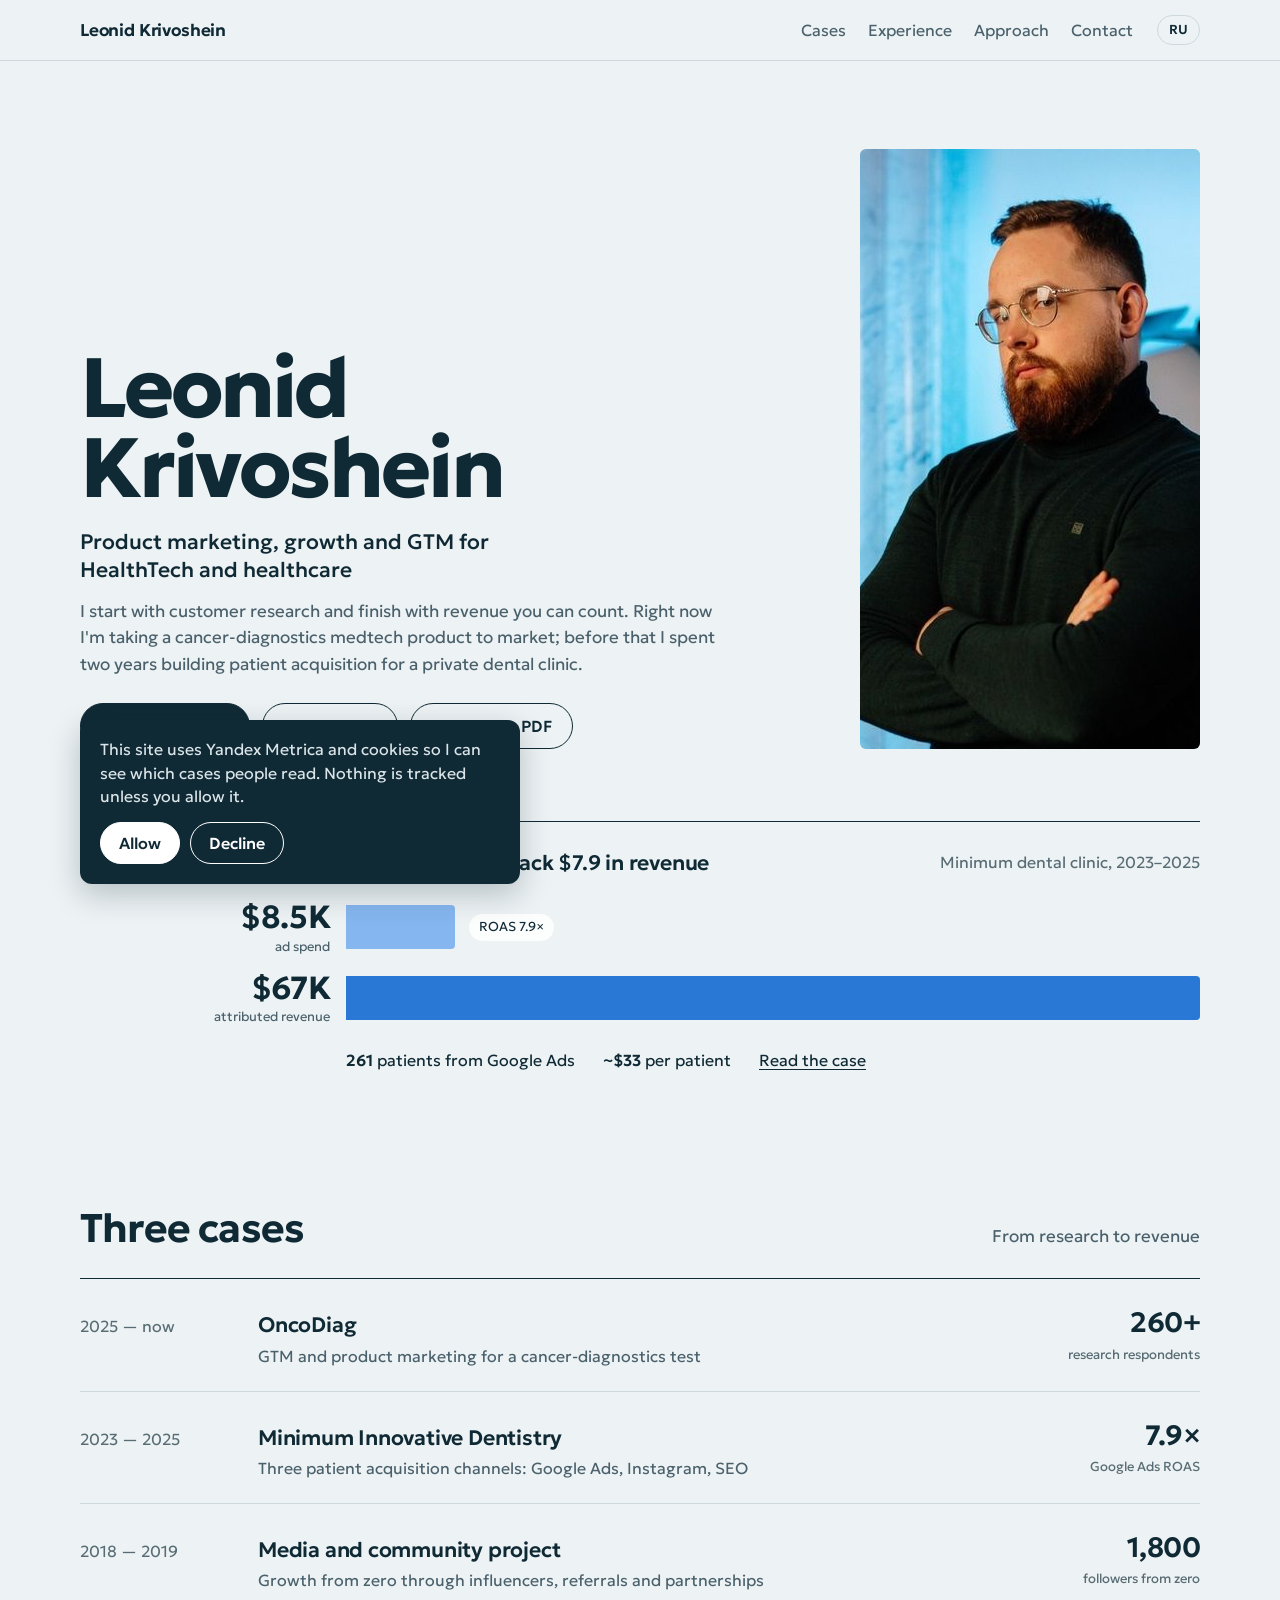
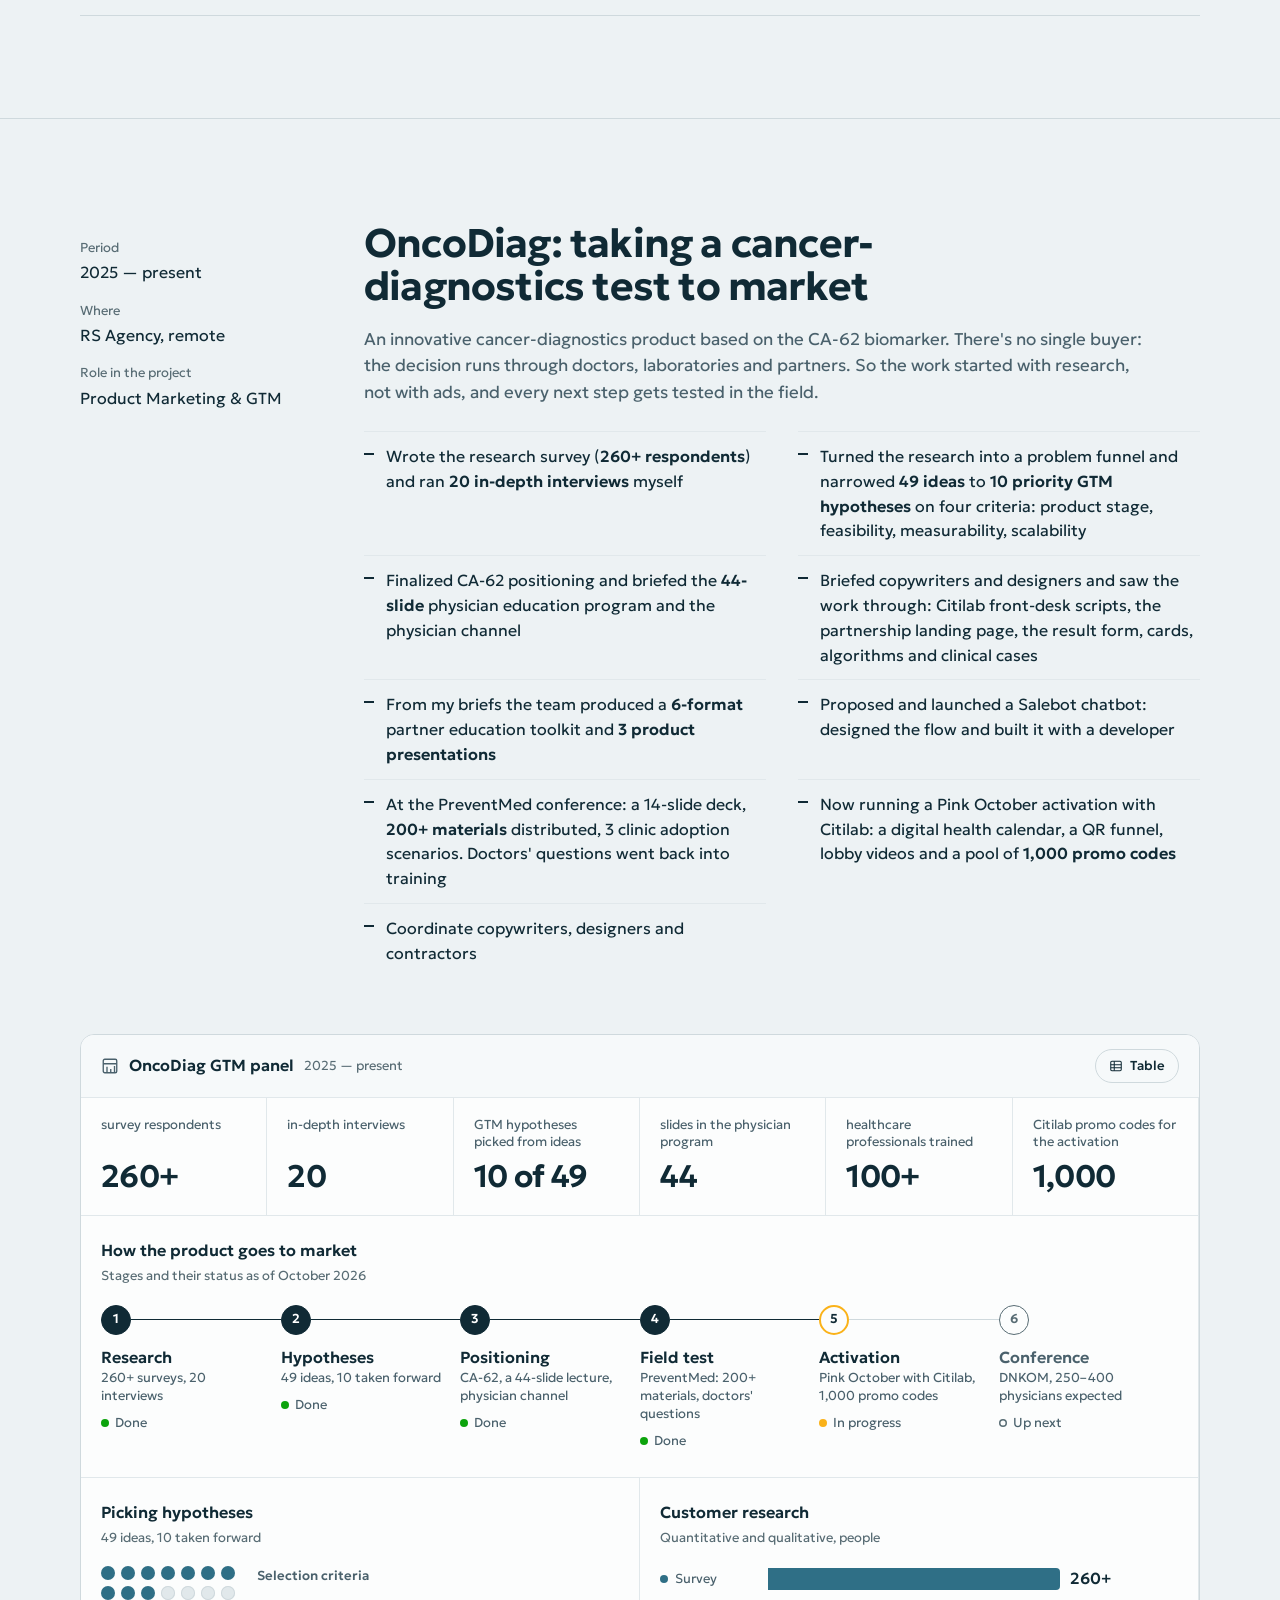
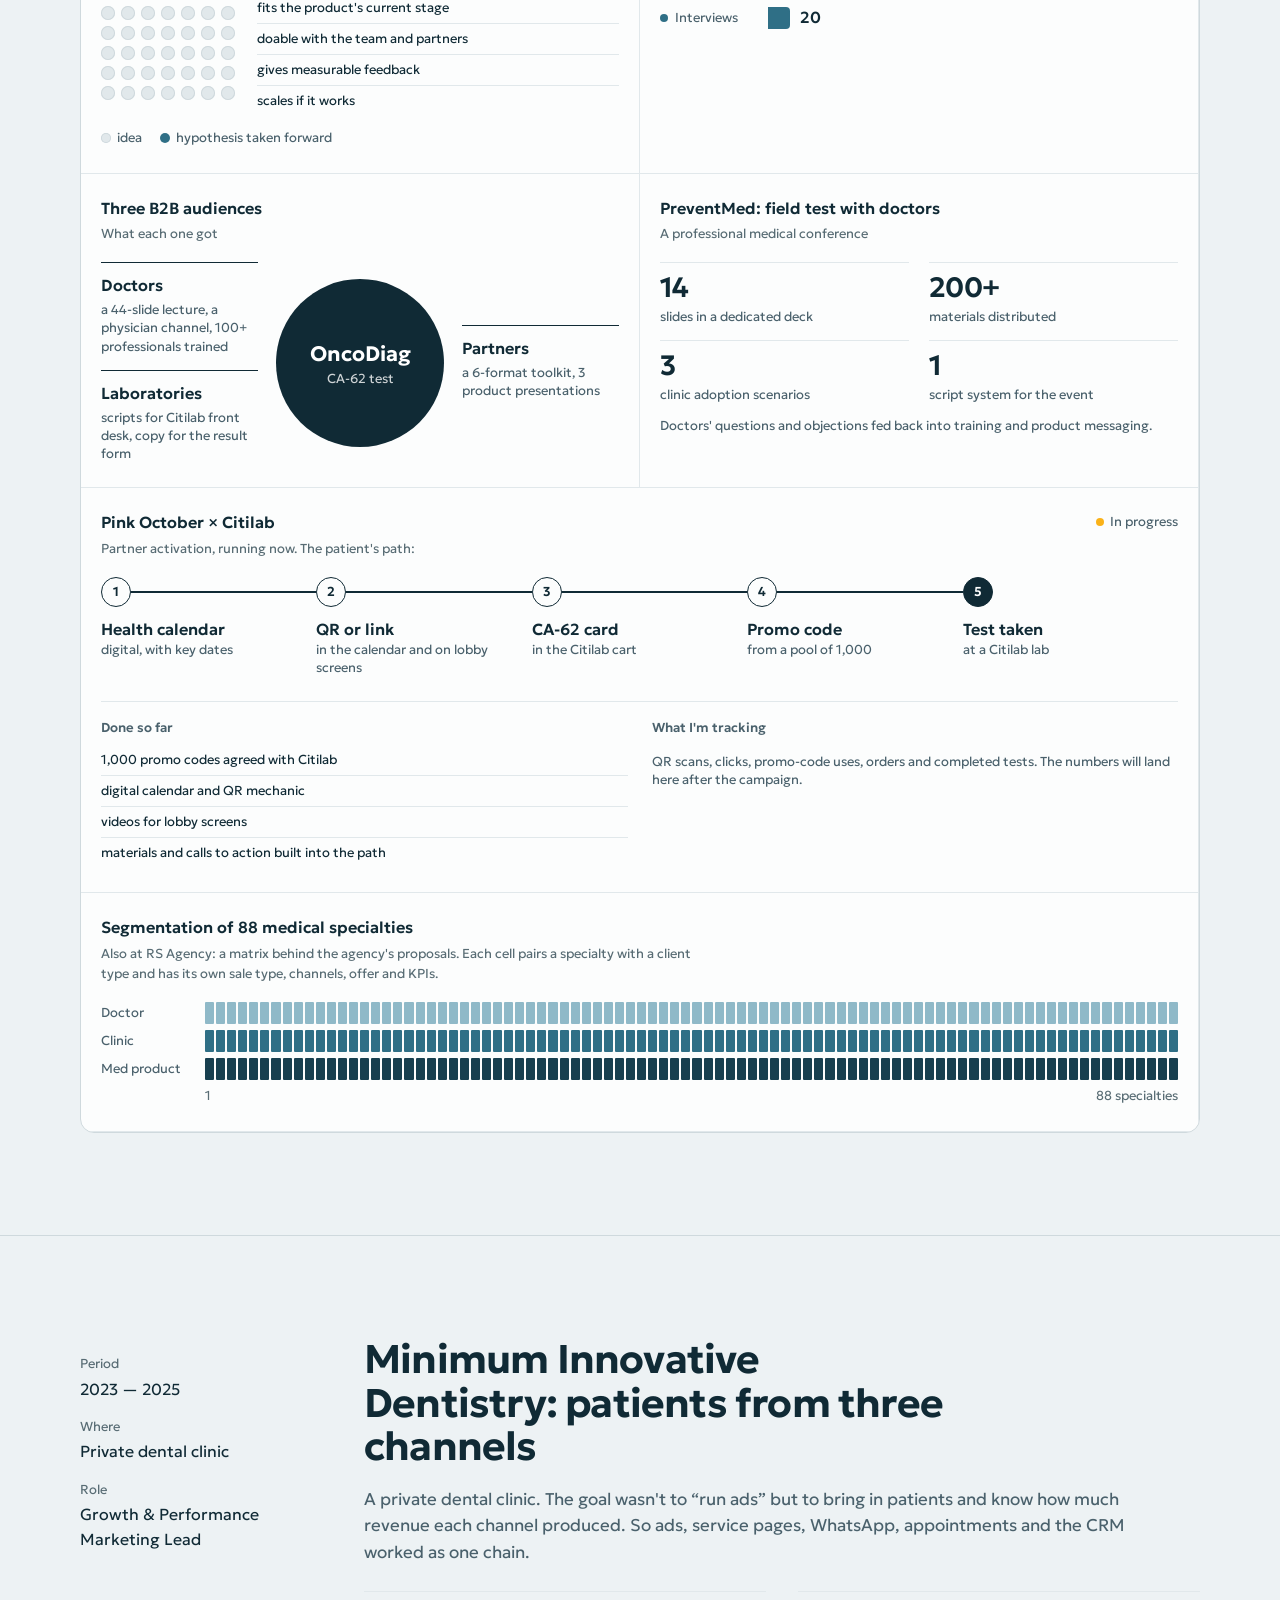
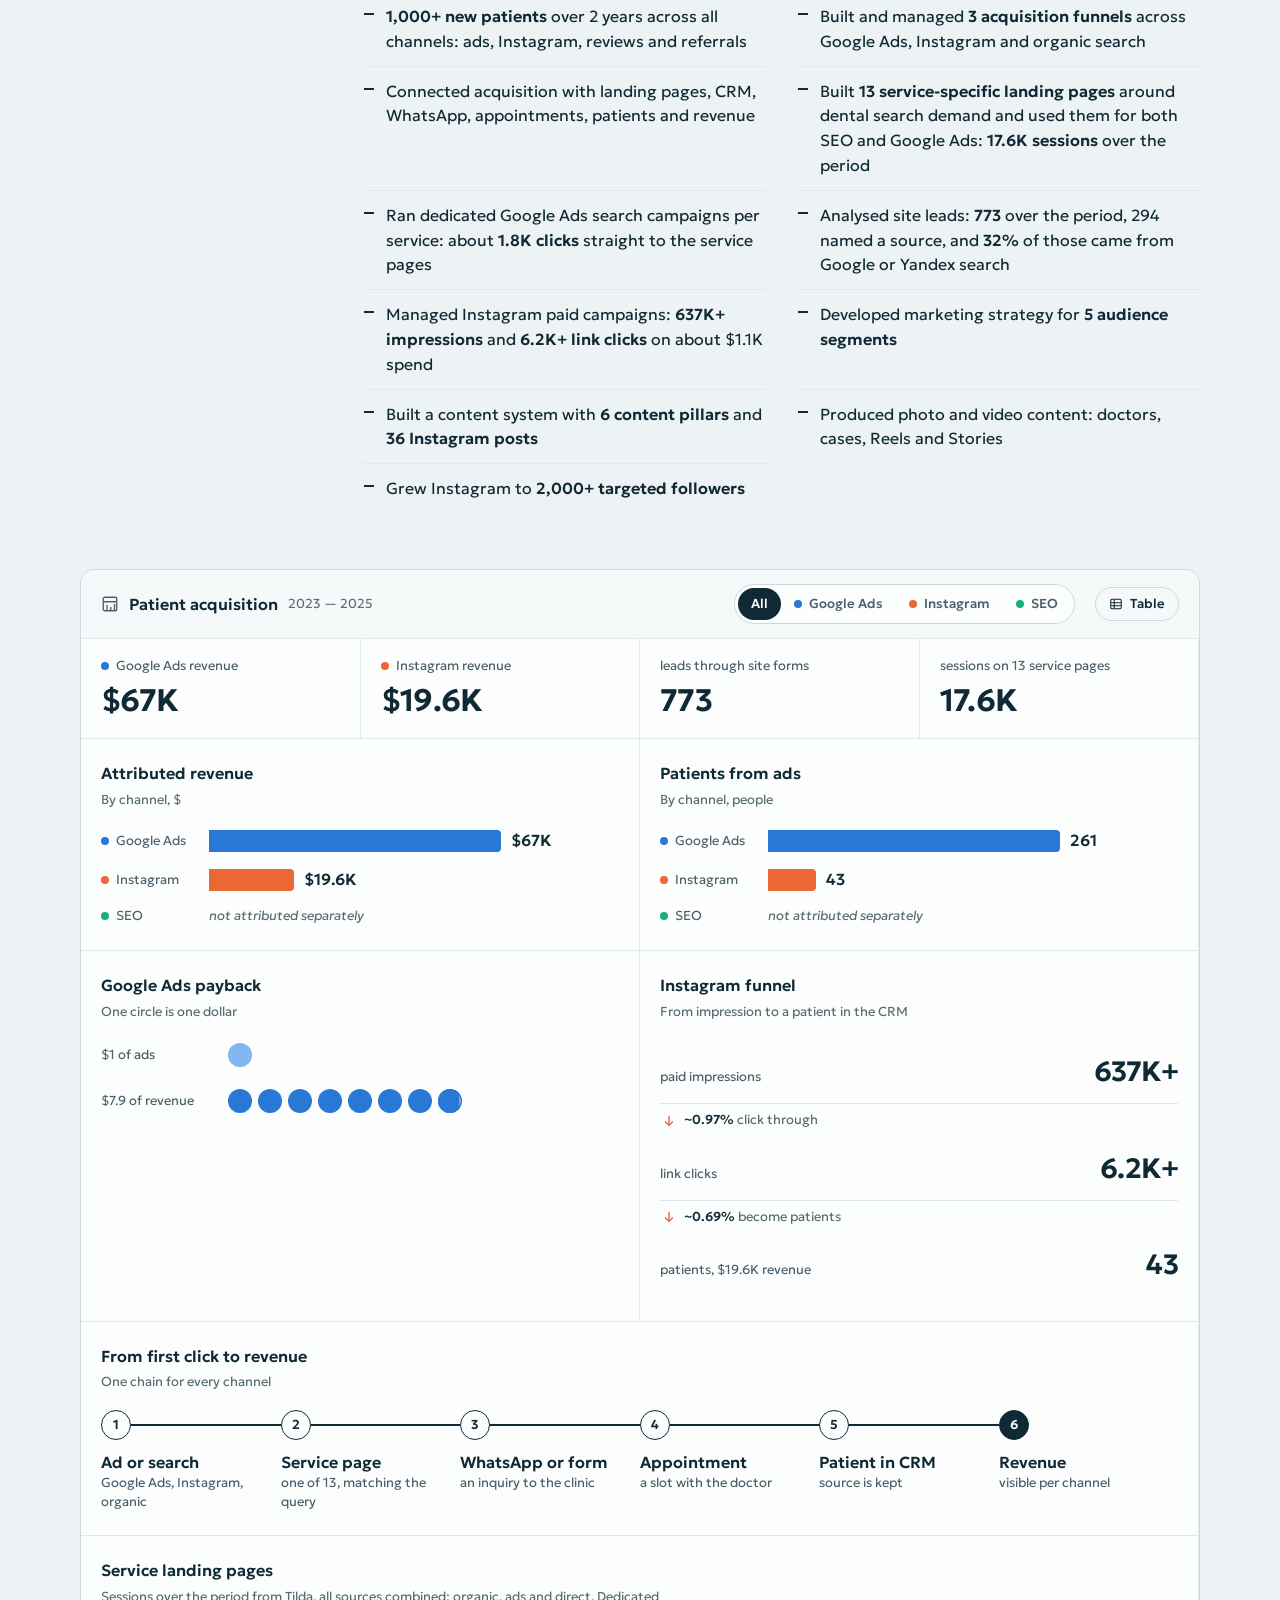
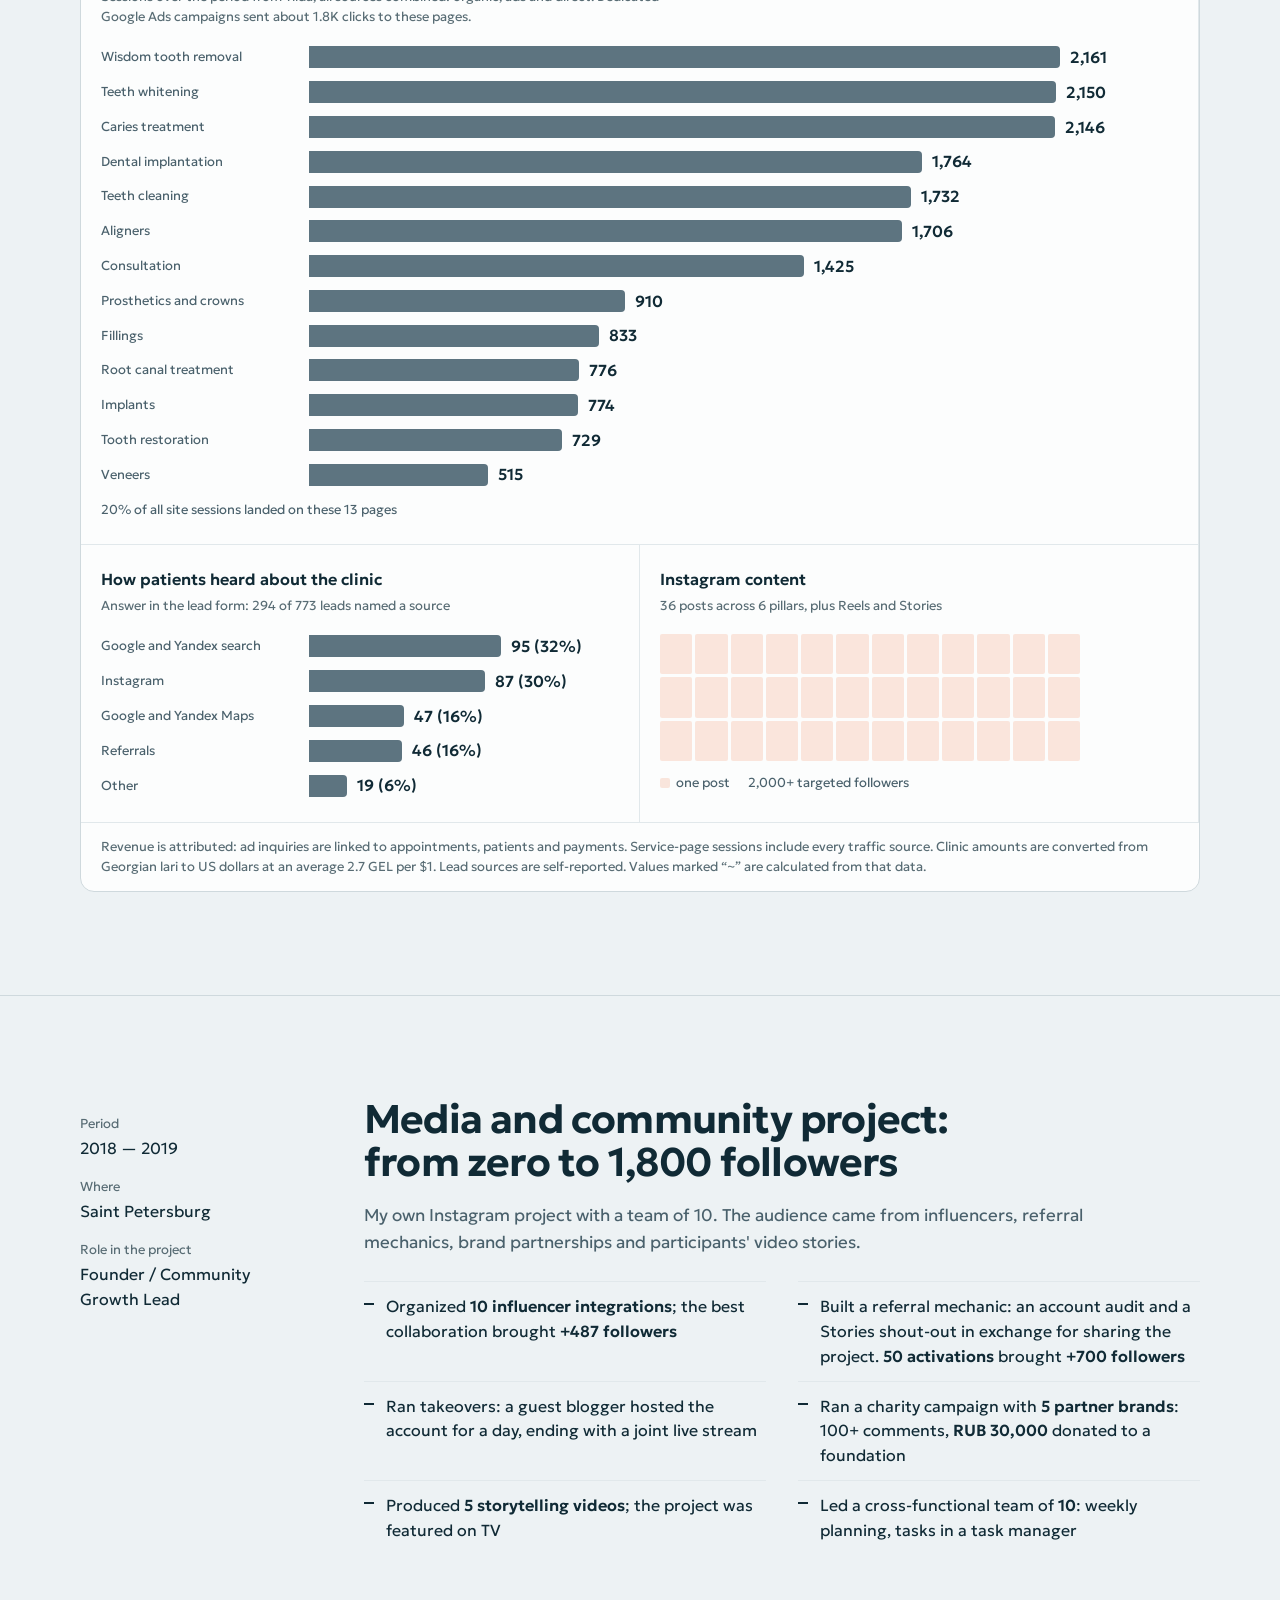
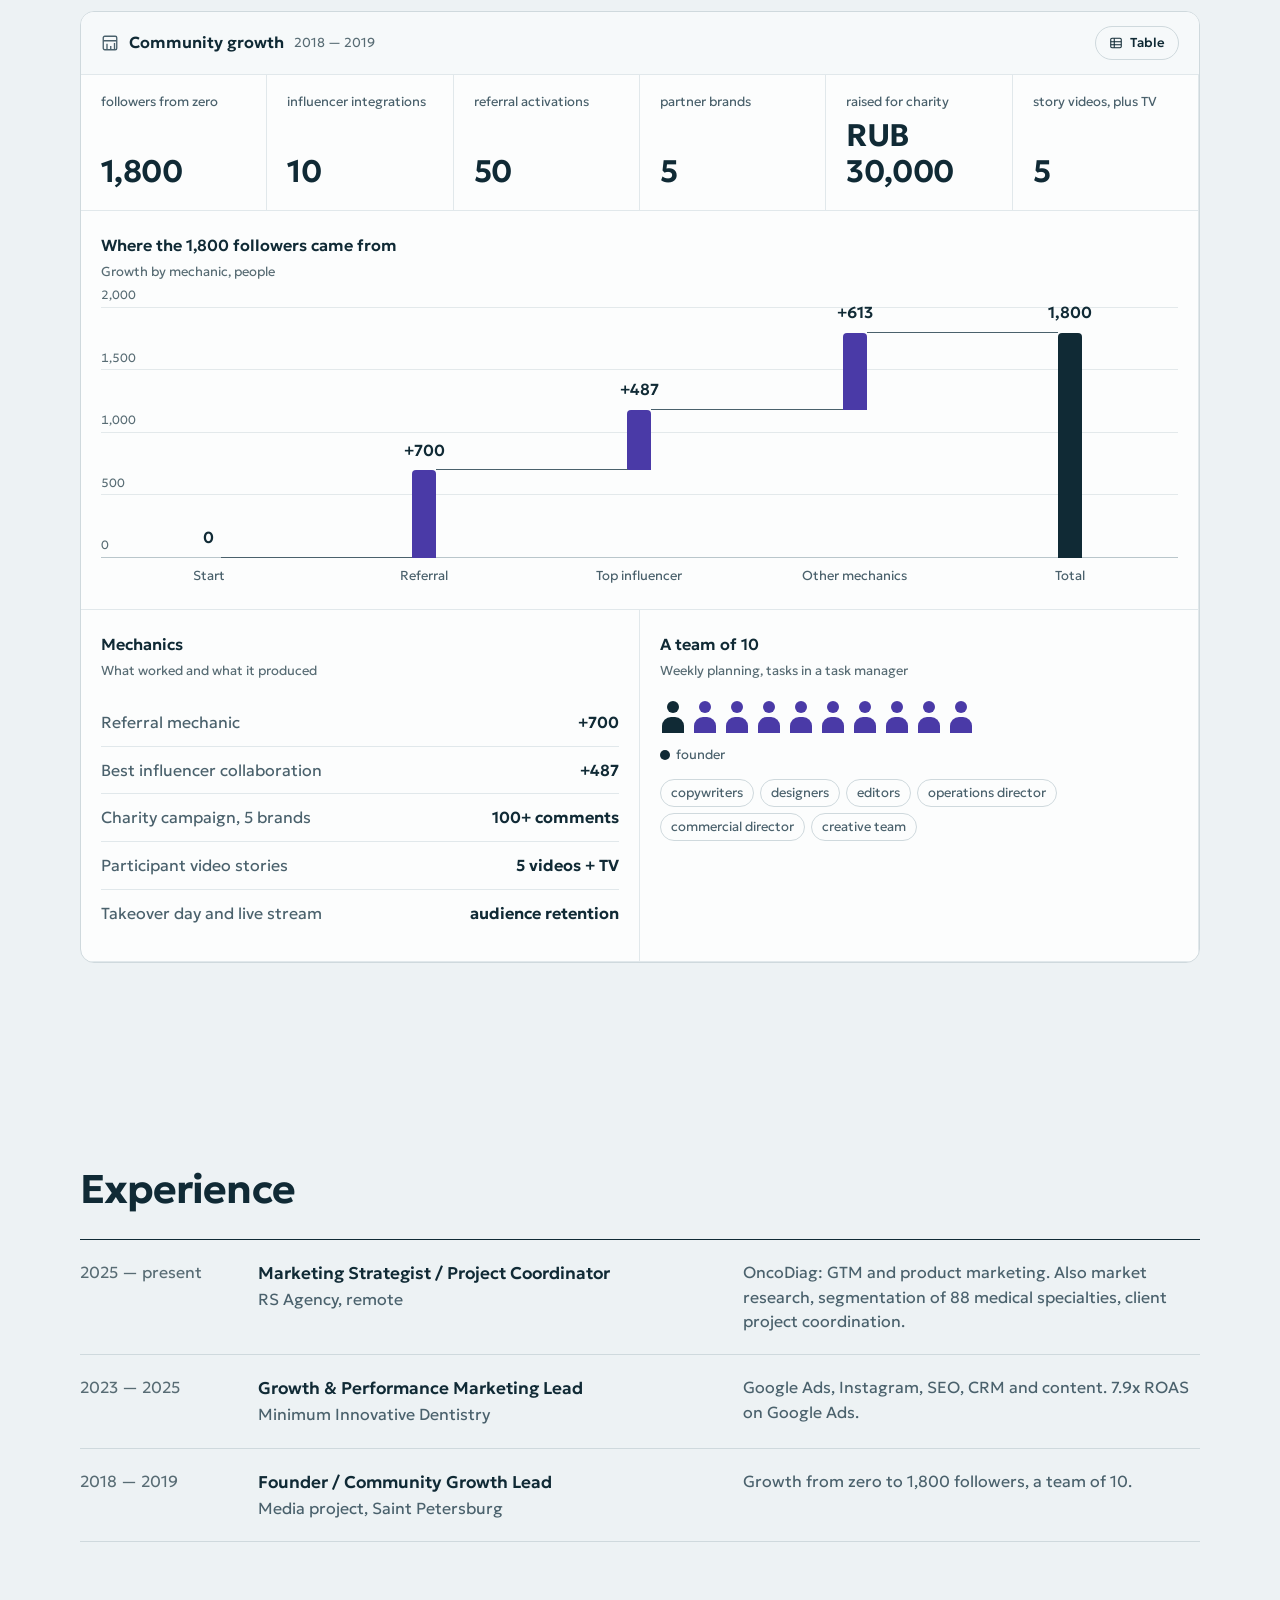
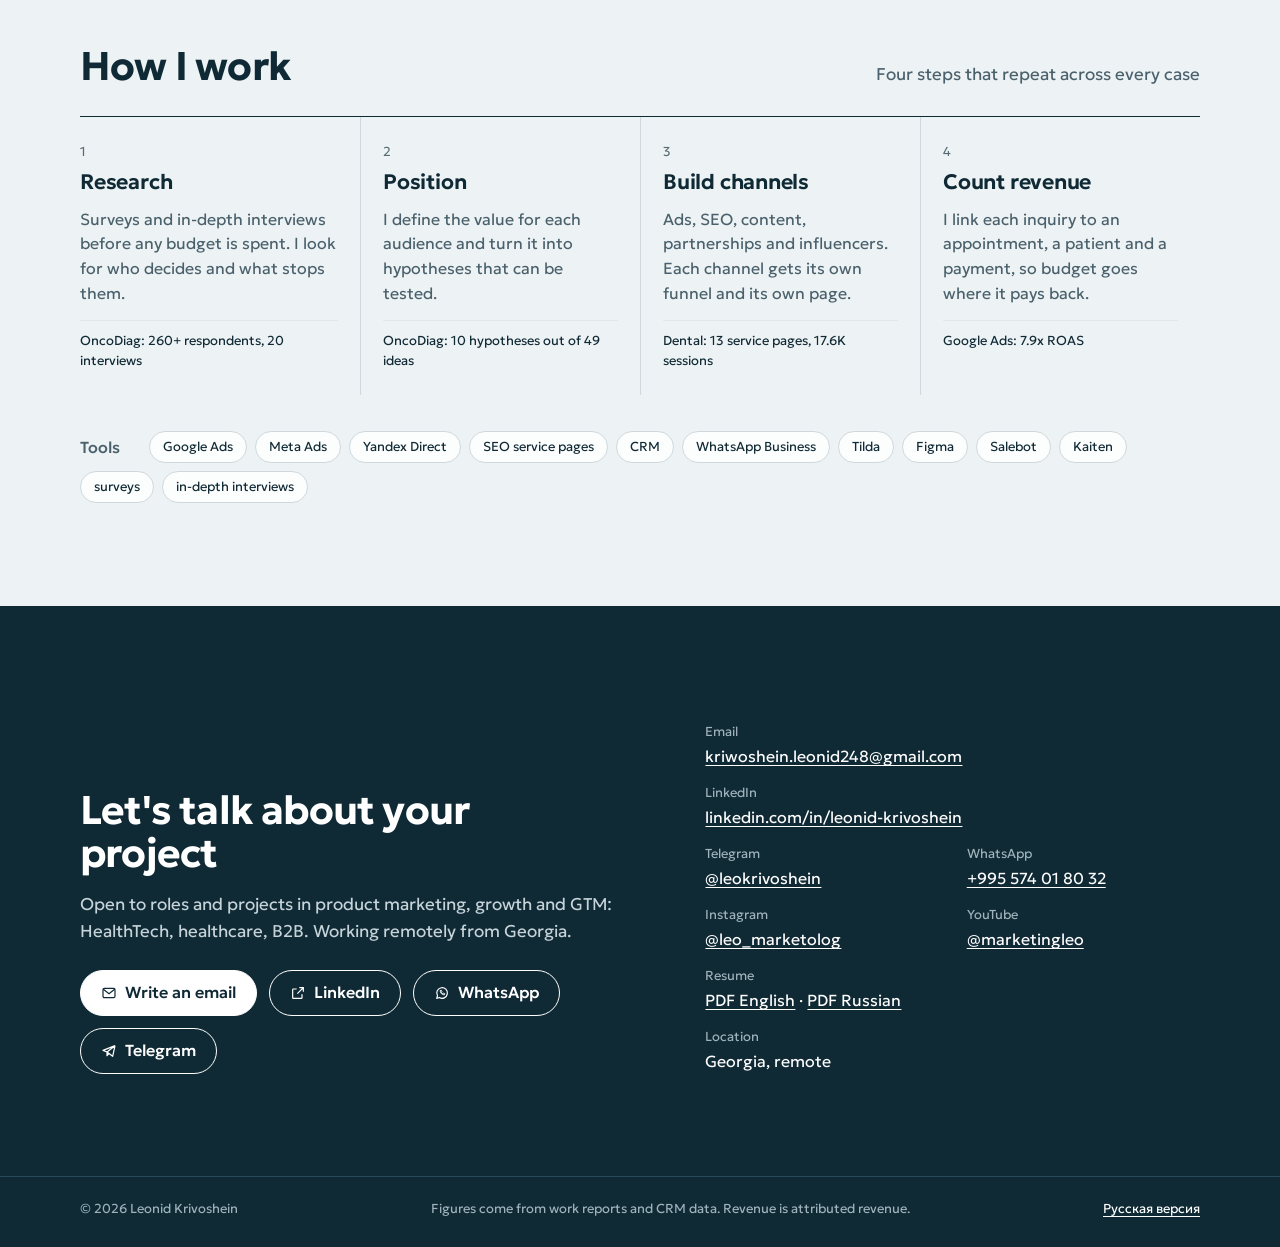
==== en/index.html @ 5409590f "Describe OncoDiag work as briefs and coordination, add the Salebot bot Materials for Citilab and par" ====
<!doctype html>
<html lang="en">
<head>
<meta charset="utf-8">
<meta name="viewport" content="width=device-width, initial-scale=1">
<title>Leonid Krivoshein — product marketing and growth in HealthTech</title>
<meta name="description" content="Marketing portfolio: GTM for the OncoDiag medtech product, dental patient acquisition at 7.9x ROAS, community growth from zero to 1,800 followers.">
<meta property="og:type" content="website">
<meta property="og:title" content="Leonid Krivoshein — product marketing and growth in HealthTech">
<meta property="og:description" content="Marketing portfolio: GTM for the OncoDiag medtech product, dental patient acquisition at 7.9x ROAS, community growth from zero to 1,800 followers.">
<meta property="og:locale" content="en_US">
<meta property="og:image" content="https://leonidken2.github.io/portfolio/assets/og-en.png">
<meta name="twitter:card" content="summary_large_image">
<meta name="theme-color" content="#edf2f4">
<link rel="alternate" hreflang="ru" href="https://leonidken2.github.io/portfolio/"><link rel="alternate" hreflang="en" href="https://leonidken2.github.io/portfolio/en/"><link rel="canonical" href="https://leonidken2.github.io/portfolio/en/">
<link rel="icon" href="../assets/favicon.svg" type="image/svg+xml">
<link rel="preload" href="../assets/fonts/geologica-latin-full-normal.woff2" as="font" type="font/woff2" crossorigin>
<link rel="stylesheet" href="../assets/style.css">
<script>document.documentElement.className+=" js"</script>
<script>
window.__loadMetrika=function(){
(function(m,e,t,r,i,k,a){m[i]=m[i]||function(){(m[i].a=m[i].a||[]).push(arguments)};
m[i].l=1*new Date();for(var j=0;j<document.scripts.length;j++){if(document.scripts[j].src===r){return;}}
k=e.createElement(t),a=e.getElementsByTagName(t)[0],k.async=1,k.src=r,a.parentNode.insertBefore(k,a)})
(window,document,"script","https://mc.yandex.ru/metrika/tag.js","ym");
ym(113589015,"init",{clickmap:true,trackLinks:true,accurateTrackBounce:true,webvisor:true,params:{lang:"en"}});
};
</script>
</head>
<body data-ym="113589015">
<a class="skip" href="#main">Skip to content</a>
<header class="topbar"><div class="wrap">
  <a class="brand" href="#top">Leonid Krivoshein</a>
  <nav class="nav" aria-label="Sections"><a href="#cases">Cases</a><a href="#experience">Experience</a><a href="#approach">Approach</a><a href="#contact">Contact</a></nav>
  <a class="lang" href="../" hreflang="ru" title="Русская версия" data-goal="lang_switch">RU</a>
</div></header>

<main id="main">
<section class="hero" id="top"><div class="wrap">
  <div class="hero-grid">
    <div>
      <h1>Leonid<br>Krivoshein</h1>
      <p class="role">Product marketing, growth and GTM for HealthTech and healthcare</p>
      <p class="lead">I start with customer research and finish with revenue you can count. Right now I&#x27;m taking a cancer-diagnostics medtech product to market; before that I spent two years building patient acquisition for a private dental clinic.</p>
      <div class="actions">
        <a class="btn btn-solid" href="#cases"><svg viewBox="0 0 24 24" fill="none" stroke="currentColor" stroke-width="1.8" aria-hidden="true"><path d="M12 4v16M5 13l7 7 7-7"/></svg>See the cases</a>
        <a class="btn btn-line" href="mailto:kriwoshein.leonid248@gmail.com" data-goal="email"><svg viewBox="0 0 24 24" fill="none" stroke="currentColor" stroke-width="1.8" aria-hidden="true"><rect x="3" y="5" width="18" height="14" rx="2"/><path d="m3.5 6.5 8.5 6.5 8.5-6.5"/></svg>Email me</a>
        <a class="btn btn-line" href="../cv/Leonid_Krivoshein_CV_EN.pdf" download data-goal="cv_download"><svg viewBox="0 0 24 24" fill="none" stroke="currentColor" stroke-width="1.8" aria-hidden="true"><path d="M12 4v16M5 13l7 7 7-7"/></svg>Resume PDF</a>
      </div>
    </div>
    <figure class="portrait"><img src="../assets/leonid.jpg" width="600" height="600" alt="Leonid Krivoshein"></figure>
  </div>
  <div class="roas">
    <div class="roas-head"><h2>Every dollar spent on Google Ads brought back $7.9 in revenue</h2><p>Minimum dental clinic, 2023–2025</p></div>
    <div class="roas-row"><div class="roas-val"><b>$8.5K</b><span>ad spend</span></div><div class="roas-track" style="--w-spend:12.71%"><div class="roas-bar spend" style="--w:12.71%"></div><span class="roas-mult">ROAS 7.9×</span></div></div><div class="roas-row"><div class="roas-val"><b>$67K</b><span>attributed revenue</span></div><div class="roas-track" style="--w-spend:12.71%"><div class="roas-bar revenue" style="--w:100.00%"></div></div></div>
    <div class="roas-foot"><span><b>261</b> patients from Google Ads</span><span><b>~$33</b> per patient</span><a href="#dental">Read the case</a></div>
  </div>
</div></section>

<section class="section" id="cases"><div class="wrap">
  <div class="section-head"><h2>Three cases</h2><p>From research to revenue</p></div>
  <nav class="index" aria-label="Three cases"><a href="#oncodiag"><span class="index-years">2025 — now</span><span><span class="index-title">OncoDiag</span><span class="index-desc">GTM and product marketing for a cancer-diagnostics test</span></span><span class="index-metric">260+<small>research respondents</small></span></a><a href="#dental"><span class="index-years">2023 — 2025</span><span><span class="index-title">Minimum Innovative Dentistry</span><span class="index-desc">Three patient acquisition channels: Google Ads, Instagram, SEO</span></span><span class="index-metric">7.9×<small>Google Ads ROAS</small></span></a><a href="#community"><span class="index-years">2018 — 2019</span><span><span class="index-title">Media and community project</span><span class="index-desc">Growth from zero through influencers, referrals and partnerships</span></span><span class="index-metric">1,800<small>followers from zero</small></span></a></nav>
</div></section>

<section class="section case" id="oncodiag"><div class="wrap">
  <div class="case-top">
  <dl class="case-meta"><div><dt>Period</dt><dd>2025 — present</dd></div><div><dt>Where</dt><dd>RS Agency, remote</dd></div><div><dt>Role in the project</dt><dd>Product Marketing &amp; GTM</dd></div></dl>
  <div>
    <h2>OncoDiag: taking a cancer-diagnostics test to market</h2>
    <p class="context">An innovative cancer-diagnostics product based on the CA-62 biomarker. There&#x27;s no single buyer: the decision runs through doctors, laboratories and partners. So the work started with research, not with ads, and every next step gets tested in the field.</p>
    <ul class="did"><li>Wrote the research survey (<b>260+ respondents</b>) and ran <b>20 in-depth interviews</b> myself</li><li>Turned the research into a problem funnel and narrowed <b>49 ideas</b> to <b>10 priority GTM hypotheses</b> on four criteria: product stage, feasibility, measurability, scalability</li><li>Finalized CA-62 positioning and briefed the <b>44-slide</b> physician education program and the physician channel</li><li>Briefed copywriters and designers and saw the work through: Citilab front-desk scripts, the partnership landing page, the result form, cards, algorithms and clinical cases</li><li>From my briefs the team produced a <b>6-format</b> partner education toolkit and <b>3 product presentations</b></li><li>Proposed and launched a Salebot chatbot: designed the flow and built it with a developer</li><li>At the PreventMed conference: a 14-slide deck, <b>200+ materials</b> distributed, 3 clinic adoption scenarios. Doctors' questions went back into training</li><li>Now running a Pink October activation with Citilab: a digital health calendar, a QR funnel, lobby videos and a pool of <b>1,000 promo codes</b></li><li>Coordinate copywriters, designers and contractors</li></ul>
  </div>
</div>
  <div class="dash">
  <div class="dash-bar"><div class="dash-title"><svg viewBox="0 0 24 24" fill="none" stroke="currentColor" stroke-width="1.8" aria-hidden="true"><rect x="3" y="3" width="18" height="18" rx="2"/><path d="M3 9h18M8 21v-8M13 21v-5M18 21V12"/></svg><h3>OncoDiag GTM panel</h3><span>2025 — present</span></div><button class="tbl-toggle" type="button" data-goal="table_open" aria-expanded="false" aria-controls="tbl-onco" data-show="Table" data-hide="Hide table"><svg viewBox="0 0 24 24" fill="none" stroke="currentColor" stroke-width="1.8" aria-hidden="true"><rect x="3" y="4" width="18" height="16" rx="2"/><path d="M3 10h18M3 15h18M9 4v16"/></svg><span>Table</span></button></div>
  <div class="dtable-wrap" id="tbl-onco" hidden><table class="dtable"><caption>Key figures, OncoDiag and RS Agency</caption><thead><tr><th scope="col">Metric</th><th scope="col" class="num">Value</th></tr></thead><tbody><tr><th scope="row">survey respondents</th><td class="num">260+</td></tr><tr><th scope="row">in-depth interviews</th><td class="num">20</td></tr><tr><th scope="row">GTM ideas</th><td class="num">49</td></tr><tr><th scope="row">priority GTM hypotheses</th><td class="num">10</td></tr><tr><th scope="row">slides in the physician program</th><td class="num">44</td></tr><tr><th scope="row">healthcare professionals trained</th><td class="num">100+</td></tr><tr><th scope="row">partner education formats</th><td class="num">6</td></tr><tr><th scope="row">product presentations</th><td class="num">3</td></tr><tr><th scope="row">slides in the PreventMed deck</th><td class="num">14</td></tr><tr><th scope="row">materials distributed at PreventMed</th><td class="num">200+</td></tr><tr><th scope="row">clinic adoption scenarios</th><td class="num">3</td></tr><tr><th scope="row">Pink October promo codes</th><td class="num">1,000</td></tr><tr><th scope="row">expected DNKOM conference audience, physicians</th><td class="num">250–400</td></tr><tr><th scope="row">medical specialties in the matrix</th><td class="num">88</td></tr><tr><th scope="row">agency client types</th><td class="num">3</td></tr></tbody></table></div>
  <div class="kpis"><div class="kpi"><div class="kpi-label">survey respondents</div><div class="kpi-value">260+</div></div><div class="kpi"><div class="kpi-label">in-depth interviews</div><div class="kpi-value">20</div></div><div class="kpi"><div class="kpi-label">GTM hypotheses picked from ideas</div><div class="kpi-value">10 of 49</div></div><div class="kpi"><div class="kpi-label">slides in the physician program</div><div class="kpi-value">44</div></div><div class="kpi"><div class="kpi-label">healthcare professionals trained</div><div class="kpi-value">100+</div></div><div class="kpi"><div class="kpi-label">Citilab promo codes for the activation</div><div class="kpi-value">1,000</div></div></div>
  <div class="panels">
    <section class="panel wide"><h4>How the product goes to market</h4><p class="sub">Stages and their status as of October 2026</p><ol class="chain" style="--n:6"><li class="s-done"><span class="dot">1</span><h5>Research</h5><p>260+ surveys, 20 interviews</p><span class="status s-done"><i></i>Done</span></li><li class="s-done"><span class="dot">2</span><h5>Hypotheses</h5><p>49 ideas, 10 taken forward</p><span class="status s-done"><i></i>Done</span></li><li class="s-done"><span class="dot">3</span><h5>Positioning</h5><p>CA-62, a 44-slide lecture, physician channel</p><span class="status s-done"><i></i>Done</span></li><li class="s-done"><span class="dot">4</span><h5>Field test</h5><p>PreventMed: 200+ materials, doctors&#x27; questions</p><span class="status s-done"><i></i>Done</span></li><li class="s-active"><span class="dot">5</span><h5>Activation</h5><p>Pink October with Citilab, 1,000 promo codes</p><span class="status s-active"><i></i>In progress</span></li><li class="s-next"><span class="dot">6</span><h5>Conference</h5><p>DNKOM, 250–400 physicians expected</p><span class="status s-next"><i></i>Up next</span></li></ol></section>
    <section class="panel"><h4>Picking hypotheses</h4><p class="sub">49 ideas, 10 taken forward</p>
      <div class="hyp"><div class="units" role="img" aria-label="49 ideas, 10 taken forward"><span class="on"></span><span class="on"></span><span class="on"></span><span class="on"></span><span class="on"></span><span class="on"></span><span class="on"></span><span class="on"></span><span class="on"></span><span class="on"></span><span></span><span></span><span></span><span></span><span></span><span></span><span></span><span></span><span></span><span></span><span></span><span></span><span></span><span></span><span></span><span></span><span></span><span></span><span></span><span></span><span></span><span></span><span></span><span></span><span></span><span></span><span></span><span></span><span></span><span></span><span></span><span></span><span></span><span></span><span></span><span></span><span></span><span></span><span></span></div>
      <div><h5 class="mini-h">Selection criteria</h5><ul class="crit"><li>fits the product&#x27;s current stage</li><li>doable with the team and partners</li><li>gives measurable feedback</li><li>scales if it works</li></ul></div></div>
      <div class="legend"><span><i class="u"></i>idea</span><span><i class="u on"></i>hypothesis taken forward</span></div></section>
    <section class="panel"><h4>Customer research</h4><p class="sub">Quantitative and qualitative, people</p><div class="hbars"><div class="hbar" data-ch="onco"><div class="hbar-name"><i style="background:var(--onco)"></i>Survey</div><div class="hbar-track"><span class="hbar-fill" tabindex="0" style="--r:1.0000;background:var(--onco)" data-tip="260+" data-tip-label="Survey, people" aria-label="Survey: 260+"></span><span class="hbar-val">260+</span></div></div><div class="hbar" data-ch="onco"><div class="hbar-name"><i style="background:var(--onco)"></i>Interviews</div><div class="hbar-track"><span class="hbar-fill" tabindex="0" style="--r:0.0769;background:var(--onco)" data-tip="20" data-tip-label="Interviews, people" aria-label="Interviews: 20"></span><span class="hbar-val">20</span></div></div></div></section>
    <section class="panel"><h4>Three B2B audiences</h4><p class="sub">What each one got</p>
      <div class="hub"><div class="hub-core"><b>OncoDiag</b><span>CA-62 test</span></div><div class="hub-node n1"><h5>Doctors</h5><p>a 44-slide lecture, a physician channel, 100+ professionals trained</p></div><div class="hub-node n2"><h5>Laboratories</h5><p>scripts for Citilab front desk, copy for the result form</p></div><div class="hub-node n3"><h5>Partners</h5><p>a 6-format toolkit, 3 product presentations</p></div></div></section>
    <section class="panel"><h4>PreventMed: field test with doctors</h4><p class="sub">A professional medical conference</p>
      <div class="minikpis"><div><b>14</b><span>slides in a dedicated deck</span></div><div><b>200+</b><span>materials distributed</span></div><div><b>3</b><span>clinic adoption scenarios</span></div><div><b>1</b><span>script system for the event</span></div></div><p class="panel-note">Doctors&#x27; questions and objections fed back into training and product messaging.</p></section>
    <section class="panel wide"><div class="panel-head"><div><h4>Pink October × Citilab</h4><p class="sub">Partner activation, running now. The patient&#x27;s path:</p></div>
      <span class="status s-active"><i></i>In progress</span></div>
      <ol class="chain" style="--n:5"><li><span class="dot">1</span><h5>Health calendar</h5><p>digital, with key dates</p></li><li><span class="dot">2</span><h5>QR or link</h5><p>in the calendar and on lobby screens</p></li><li><span class="dot">3</span><h5>CA-62 card</h5><p>in the Citilab cart</p></li><li><span class="dot">4</span><h5>Promo code</h5><p>from a pool of 1,000</p></li><li class="end"><span class="dot">5</span><h5>Test taken</h5><p>at a Citilab lab</p></li></ol>
      <div class="po-foot"><div><h5 class="mini-h">Done so far</h5><ul class="crit"><li>1,000 promo codes agreed with Citilab</li><li>digital calendar and QR mechanic</li><li>videos for lobby screens</li><li>materials and calls to action built into the path</li></ul></div>
      <div><h5 class="mini-h">What I&#x27;m tracking</h5><p class="panel-note">QR scans, clicks, promo-code uses, orders and completed tests. The numbers will land here after the campaign.</p></div></div></section>
    <section class="panel wide"><h4>Segmentation of 88 medical specialties</h4><p class="sub">Also at RS Agency: a matrix behind the agency&#x27;s proposals. Each cell pairs a specialty with a client type and has its own sale type, channels, offer and KPIs.</p>
      <div class="matrix" role="img" aria-label="Segmentation of 88 medical specialties: 88 × 3"><div class="matrix-label">Doctor</div><div class="matrix-row r1"><span></span><span></span><span></span><span></span><span></span><span></span><span></span><span></span><span></span><span></span><span></span><span></span><span></span><span></span><span></span><span></span><span></span><span></span><span></span><span></span><span></span><span></span><span></span><span></span><span></span><span></span><span></span><span></span><span></span><span></span><span></span><span></span><span></span><span></span><span></span><span></span><span></span><span></span><span></span><span></span><span></span><span></span><span></span><span></span><span></span><span></span><span></span><span></span><span></span><span></span><span></span><span></span><span></span><span></span><span></span><span></span><span></span><span></span><span></span><span></span><span></span><span></span><span></span><span></span><span></span><span></span><span></span><span></span><span></span><span></span><span></span><span></span><span></span><span></span><span></span><span></span><span></span><span></span><span></span><span></span><span></span><span></span><span></span><span></span><span></span><span></span><span></span><span></span></div><div class="matrix-label">Clinic</div><div class="matrix-row r2"><span></span><span></span><span></span><span></span><span></span><span></span><span></span><span></span><span></span><span></span><span></span><span></span><span></span><span></span><span></span><span></span><span></span><span></span><span></span><span></span><span></span><span></span><span></span><span></span><span></span><span></span><span></span><span></span><span></span><span></span><span></span><span></span><span></span><span></span><span></span><span></span><span></span><span></span><span></span><span></span><span></span><span></span><span></span><span></span><span></span><span></span><span></span><span></span><span></span><span></span><span></span><span></span><span></span><span></span><span></span><span></span><span></span><span></span><span></span><span></span><span></span><span></span><span></span><span></span><span></span><span></span><span></span><span></span><span></span><span></span><span></span><span></span><span></span><span></span><span></span><span></span><span></span><span></span><span></span><span></span><span></span><span></span><span></span><span></span><span></span><span></span><span></span><span></span></div><div class="matrix-label">Med product</div><div class="matrix-row r3"><span></span><span></span><span></span><span></span><span></span><span></span><span></span><span></span><span></span><span></span><span></span><span></span><span></span><span></span><span></span><span></span><span></span><span></span><span></span><span></span><span></span><span></span><span></span><span></span><span></span><span></span><span></span><span></span><span></span><span></span><span></span><span></span><span></span><span></span><span></span><span></span><span></span><span></span><span></span><span></span><span></span><span></span><span></span><span></span><span></span><span></span><span></span><span></span><span></span><span></span><span></span><span></span><span></span><span></span><span></span><span></span><span></span><span></span><span></span><span></span><span></span><span></span><span></span><span></span><span></span><span></span><span></span><span></span><span></span><span></span><span></span><span></span><span></span><span></span><span></span><span></span><span></span><span></span><span></span><span></span><span></span><span></span><span></span><span></span><span></span><span></span><span></span><span></span></div>
      <div class="matrix-axis"><span>1</span><span>88 specialties</span></div></div></section>
  </div>
</div>
</div></section>

<section class="section case" id="dental"><div class="wrap">
  <div class="case-top">
  <dl class="case-meta"><div><dt>Period</dt><dd>2023 — 2025</dd></div><div><dt>Where</dt><dd>Private dental clinic</dd></div><div><dt>Role</dt><dd>Growth &amp; Performance Marketing Lead</dd></div></dl>
  <div>
    <h2>Minimum Innovative Dentistry: patients from three channels</h2>
    <p class="context">A private dental clinic. The goal wasn&#x27;t to “run ads” but to bring in patients and know how much revenue each channel produced. So ads, service pages, WhatsApp, appointments and the CRM worked as one chain.</p>
    <ul class="did"><li><b>1,000+ new patients</b> over 2 years across all channels: ads, Instagram, reviews and referrals</li><li>Built and managed <b>3 acquisition funnels</b> across Google Ads, Instagram and organic search</li><li>Connected acquisition with landing pages, CRM, WhatsApp, appointments, patients and revenue</li><li>Built <b>13 service-specific landing pages</b> around dental search demand and used them for both SEO and Google Ads: <b>17.6K sessions</b> over the period</li><li>Ran dedicated Google Ads search campaigns per service: about <b>1.8K clicks</b> straight to the service pages</li><li>Analysed site leads: <b>773</b> over the period, 294 named a source, and <b>32%</b> of those came from Google or Yandex search</li><li>Managed Instagram paid campaigns: <b>637K+ impressions</b> and <b>6.2K+ link clicks</b> on about $1.1K spend</li><li>Developed marketing strategy for <b>5 audience segments</b></li><li>Built a content system with <b>6 content pillars</b> and <b>36 Instagram posts</b></li><li>Produced photo and video content: doctors, cases, Reels and Stories</li><li>Grew Instagram to <b>2,000+ targeted followers</b></li></ul>
  </div>
</div>
  <div class="dash" data-view="all">
  <div class="dash-bar"><div class="dash-title"><svg viewBox="0 0 24 24" fill="none" stroke="currentColor" stroke-width="1.8" aria-hidden="true"><rect x="3" y="3" width="18" height="18" rx="2"/><path d="M3 9h18M8 21v-8M13 21v-5M18 21V12"/></svg><h3>Patient acquisition</h3><span>2023 — 2025</span></div><div class="seg" role="group" aria-label="Channel"><button type="button" data-goal="channel_filter" data-view="all" aria-pressed="true">All</button><button type="button" data-goal="channel_filter" data-view="google" aria-pressed="false"><i style="background:var(--google)"></i>Google Ads</button><button type="button" data-goal="channel_filter" data-view="insta" aria-pressed="false"><i style="background:var(--insta)"></i>Instagram</button><button type="button" data-goal="channel_filter" data-view="seo" aria-pressed="false"><i style="background:var(--seo)"></i>SEO</button></div><button class="tbl-toggle" type="button" data-goal="table_open" aria-expanded="false" aria-controls="tbl-dental" data-show="Table" data-hide="Hide table"><svg viewBox="0 0 24 24" fill="none" stroke="currentColor" stroke-width="1.8" aria-hidden="true"><rect x="3" y="4" width="18" height="16" rx="2"/><path d="M3 10h18M3 15h18M9 4v16"/></svg><span>Table</span></button></div>
  <div class="dtable-wrap" id="tbl-dental" hidden><table class="dtable"><caption>Panel data by channel</caption><thead><tr><th scope="col">Channel</th><th scope="col" class="num">Spend</th><th scope="col" class="num">Revenue</th><th scope="col" class="num">Patients</th><th scope="col">Other</th></tr></thead><tbody><tr><th scope="row">Google Ads</th><td class="num">$8.5K</td><td class="num">$67K</td><td class="num">261</td><td>ROAS 7.9×</td></tr><tr><th scope="row">Instagram</th><td class="num">~$1.1K</td><td class="num">$19.6K</td><td class="num">43</td><td>637K+ impressions, 6.2K+ clicks</td></tr><tr><th scope="row">SEO</th><td class="num">—</td><td class="num">—</td><td class="num">—</td><td>31,295 visits from search engines</td></tr></tbody></table>
    <table class="dtable"><caption>Service pages: Tilda sessions and clicks from per-service Google Ads campaigns</caption><thead><tr><th scope="col">Page</th><th scope="col" class="num">Sessions</th><th scope="col" class="num">Google Ads clicks</th></tr></thead><tbody><tr><th scope="row">Wisdom tooth removal</th><td class="num">2,161</td><td class="num">324</td></tr><tr><th scope="row">Teeth whitening</th><td class="num">2,150</td><td class="num">170</td></tr><tr><th scope="row">Caries treatment</th><td class="num">2,146</td><td class="num">119</td></tr><tr><th scope="row">Dental implantation</th><td class="num">1,764</td><td class="num">343</td></tr><tr><th scope="row">Teeth cleaning</th><td class="num">1,732</td><td class="num">228</td></tr><tr><th scope="row">Aligners</th><td class="num">1,706</td><td class="num">—</td></tr><tr><th scope="row">Consultation</th><td class="num">1,425</td><td class="num">5</td></tr><tr><th scope="row">Prosthetics and crowns</th><td class="num">910</td><td class="num">~236</td></tr><tr><th scope="row">Fillings</th><td class="num">833</td><td class="num">98</td></tr><tr><th scope="row">Root canal treatment</th><td class="num">776</td><td class="num">~116</td></tr><tr><th scope="row">Implants</th><td class="num">774</td><td class="num">—</td></tr><tr><th scope="row">Tooth restoration</th><td class="num">729</td><td class="num">15</td></tr><tr><th scope="row">Veneers</th><td class="num">515</td><td class="num">134</td></tr><tr><th scope="row">Total</th><td class="num">17,621</td><td class="num">1,788</td></tr></tbody></table>
    <table class="dtable"><caption>Source the patient named in the lead form</caption><thead><tr><th scope="col">Source</th><th scope="col" class="num">Leads</th><th scope="col" class="num">Share</th></tr></thead><tbody><tr><th scope="row">Google Search</th><td class="num">89</td><td class="num">30%</td></tr><tr><th scope="row">Yandex Search</th><td class="num">6</td><td class="num">2%</td></tr><tr><th scope="row">Instagram</th><td class="num">87</td><td class="num">30%</td></tr><tr><th scope="row">Google Maps</th><td class="num">36</td><td class="num">12%</td></tr><tr><th scope="row">Yandex Maps</th><td class="num">11</td><td class="num">4%</td></tr><tr><th scope="row">Referrals</th><td class="num">46</td><td class="num">16%</td></tr><tr><th scope="row">Other</th><td class="num">19</td><td class="num">6%</td></tr><tr><th scope="row">Total that named a source</th><td class="num">294</td><td class="num">100%</td></tr></tbody></table></div>
  <div class="kpis" data-view="all"><div class="kpi"><div class="kpi-label"><i style="background:var(--google)"></i>Google Ads revenue</div><div class="kpi-value">$67K</div></div><div class="kpi"><div class="kpi-label"><i style="background:var(--insta)"></i>Instagram revenue</div><div class="kpi-value">$19.6K</div></div><div class="kpi"><div class="kpi-label">leads through site forms</div><div class="kpi-value">773</div></div><div class="kpi"><div class="kpi-label">sessions on 13 service pages</div><div class="kpi-value">17.6K</div></div></div><div class="kpis" data-view="google" hidden><div class="kpi"><div class="kpi-label"><i style="background:var(--google)"></i>spend</div><div class="kpi-value">$8.5K</div></div><div class="kpi"><div class="kpi-label"><i style="background:var(--google)"></i>attributed revenue</div><div class="kpi-value">$67K</div></div><div class="kpi"><div class="kpi-label"><i style="background:var(--google)"></i>ROAS</div><div class="kpi-value">7.9×</div></div><div class="kpi"><div class="kpi-label"><i style="background:var(--google)"></i>patients</div><div class="kpi-value">261</div></div><div class="kpi"><div class="kpi-label"><i style="background:var(--google)"></i>cost per patient</div><div class="kpi-value">~$33</div><div class="kpi-note">calculated</div></div><div class="kpi"><div class="kpi-label"><i style="background:var(--google)"></i>revenue per patient</div><div class="kpi-value">~$257</div><div class="kpi-note">calculated</div></div></div><div class="kpis" data-view="insta" hidden><div class="kpi"><div class="kpi-label"><i style="background:var(--insta)"></i>paid impressions</div><div class="kpi-value">637K+</div></div><div class="kpi"><div class="kpi-label"><i style="background:var(--insta)"></i>link clicks</div><div class="kpi-value">6.2K+</div></div><div class="kpi"><div class="kpi-label"><i style="background:var(--insta)"></i>spend</div><div class="kpi-value">~$1.1K</div></div><div class="kpi"><div class="kpi-label"><i style="background:var(--insta)"></i>CRM-attributed patients</div><div class="kpi-value">43</div></div><div class="kpi"><div class="kpi-label"><i style="background:var(--insta)"></i>attributed revenue</div><div class="kpi-value">$19.6K</div></div><div class="kpi"><div class="kpi-label"><i style="background:var(--insta)"></i>CTR</div><div class="kpi-value">~0.97%</div><div class="kpi-note">calculated</div></div></div><div class="kpis" data-view="seo" hidden><div class="kpi"><div class="kpi-label"><i style="background:var(--seo)"></i>service-specific pages</div><div class="kpi-value">13</div></div><div class="kpi"><div class="kpi-label"><i style="background:var(--seo)"></i>visits from search engines</div><div class="kpi-value">31.3K</div><div class="kpi-note">about a third of traffic, ~23.9K from Google</div></div><div class="kpi"><div class="kpi-label"><i style="background:var(--seo)"></i>leads that named Google or Yandex search</div><div class="kpi-value">95</div><div class="kpi-note">32% of leads that named a source</div></div><div class="kpi"><div class="kpi-label"><i style="background:var(--seo)"></i>no separate revenue attribution</div><div class="kpi-value">—</div></div></div>
  <div class="panels">
    <section class="panel" data-ch="all google insta"><h4>Attributed revenue</h4><p class="sub">By channel, $</p><div class="hbars"><div class="hbar" data-ch="google"><div class="hbar-name"><i style="background:var(--google)"></i>Google Ads</div><div class="hbar-track"><span class="hbar-fill" tabindex="0" style="--r:1.0000;background:var(--google)" data-tip="$67K" data-tip-label="Google Ads, $" aria-label="Google Ads: $67K"></span><span class="hbar-val">$67K</span></div></div><div class="hbar" data-ch="insta"><div class="hbar-name"><i style="background:var(--insta)"></i>Instagram</div><div class="hbar-track"><span class="hbar-fill" tabindex="0" style="--r:0.2928;background:var(--insta)" data-tip="$19.6K" data-tip-label="Instagram, $" aria-label="Instagram: $19.6K"></span><span class="hbar-val">$19.6K</span></div></div><div class="hbar" data-ch="seo"><div class="hbar-name"><i style="background:var(--seo)"></i>SEO</div><div class="hbar-track"><span class="hbar-none">not attributed separately</span></div></div></div></section>
    <section class="panel" data-ch="all google insta"><h4>Patients from ads</h4><p class="sub">By channel, people</p><div class="hbars"><div class="hbar" data-ch="google"><div class="hbar-name"><i style="background:var(--google)"></i>Google Ads</div><div class="hbar-track"><span class="hbar-fill" tabindex="0" style="--r:1.0000;background:var(--google)" data-tip="261" data-tip-label="Google Ads, people" aria-label="Google Ads: 261"></span><span class="hbar-val">261</span></div></div><div class="hbar" data-ch="insta"><div class="hbar-name"><i style="background:var(--insta)"></i>Instagram</div><div class="hbar-track"><span class="hbar-fill" tabindex="0" style="--r:0.1648;background:var(--insta)" data-tip="43" data-tip-label="Instagram, people" aria-label="Instagram: 43"></span><span class="hbar-val">43</span></div></div><div class="hbar" data-ch="seo"><div class="hbar-name"><i style="background:var(--seo)"></i>SEO</div><div class="hbar-track"><span class="hbar-none">not attributed separately</span></div></div></div></section>
    <section class="panel" data-ch="google"><h4>Google Ads payback</h4><p class="sub">One circle is one dollar</p><div class="coins"><div class="coins-row"><span>$1 of ads</span><svg viewBox="0 0 30 30" width="30" height="30" role="img" aria-label="$1 of ads"><circle cx="15" cy="15" r="12" fill="var(--google-light)"/></svg></div><div class="coins-row"><span>$7.9 of revenue</span><svg viewBox="0 0 240 30" width="240" height="30" role="img" aria-label="$7.9 of revenue"><circle cx="15" cy="15" r="12" fill="var(--google)"/><circle cx="45" cy="15" r="12" fill="var(--google)"/><circle cx="75" cy="15" r="12" fill="var(--google)"/><circle cx="105" cy="15" r="12" fill="var(--google)"/><circle cx="135" cy="15" r="12" fill="var(--google)"/><circle cx="165" cy="15" r="12" fill="var(--google)"/><circle cx="195" cy="15" r="12" fill="var(--google)"/><clipPath id="clip79"><rect x="213" y="0" width="21.6" height="30"/></clipPath><circle cx="225" cy="15" r="11.25" fill="none" stroke="var(--google)" stroke-width="1.5"/><circle cx="225" cy="15" r="12" fill="var(--google)" clip-path="url(#clip79)"/></svg></div></div></section>
    <section class="panel" data-ch="insta"><h4>Instagram funnel</h4><p class="sub">From impression to a patient in the CRM</p><div class="ladder"><div class="ladder-step"><span>paid impressions</span><b>637K+</b></div><div class="ladder-rate"><svg viewBox="0 0 16 16" fill="none" stroke="currentColor" stroke-width="1.6" aria-hidden="true"><path d="M8 2v11M3.5 8.5 8 13l4.5-4.5"/></svg><span><b>~0.97%</b> click through</span></div><div class="ladder-step"><span>link clicks</span><b>6.2K+</b></div><div class="ladder-rate"><svg viewBox="0 0 16 16" fill="none" stroke="currentColor" stroke-width="1.6" aria-hidden="true"><path d="M8 2v11M3.5 8.5 8 13l4.5-4.5"/></svg><span><b>~0.69%</b> become patients</span></div><div class="ladder-step"><span>patients, $19.6K revenue</span><b>43</b></div></div></section>
    <section class="panel wide" data-ch="all"><h4>From first click to revenue</h4><p class="sub">One chain for every channel</p><ol class="chain" style="--n:6"><li><span class="dot">1</span><h5>Ad or search</h5><p>Google Ads, Instagram, organic</p></li><li><span class="dot">2</span><h5>Service page</h5><p>one of 13, matching the query</p></li><li><span class="dot">3</span><h5>WhatsApp or form</h5><p>an inquiry to the clinic</p></li><li><span class="dot">4</span><h5>Appointment</h5><p>a slot with the doctor</p></li><li><span class="dot">5</span><h5>Patient in CRM</h5><p>source is kept</p></li><li class="end"><span class="dot">6</span><h5>Revenue</h5><p>visible per channel</p></li></ol></section>
    <section class="panel wide" data-ch="google seo"><h4>Service landing pages</h4><p class="sub">Sessions over the period from Tilda, all sources combined: organic, ads and direct. Dedicated Google Ads campaigns sent about 1.8K clicks to these pages.</p><div class="hbars names"><div class="hbar" data-ch="page"><div class="hbar-name"><i style="background:var(--mixed)"></i>Wisdom tooth removal</div><div class="hbar-track"><span class="hbar-fill" tabindex="0" style="--r:1.0000;background:var(--mixed)" data-tip="2,161" data-tip-label="Wisdom tooth removal, sessions" aria-label="Wisdom tooth removal: 2,161"></span><span class="hbar-val">2,161</span></div></div><div class="hbar" data-ch="page"><div class="hbar-name"><i style="background:var(--mixed)"></i>Teeth whitening</div><div class="hbar-track"><span class="hbar-fill" tabindex="0" style="--r:0.9949;background:var(--mixed)" data-tip="2,150" data-tip-label="Teeth whitening, sessions" aria-label="Teeth whitening: 2,150"></span><span class="hbar-val">2,150</span></div></div><div class="hbar" data-ch="page"><div class="hbar-name"><i style="background:var(--mixed)"></i>Caries treatment</div><div class="hbar-track"><span class="hbar-fill" tabindex="0" style="--r:0.9931;background:var(--mixed)" data-tip="2,146" data-tip-label="Caries treatment, sessions" aria-label="Caries treatment: 2,146"></span><span class="hbar-val">2,146</span></div></div><div class="hbar" data-ch="page"><div class="hbar-name"><i style="background:var(--mixed)"></i>Dental implantation</div><div class="hbar-track"><span class="hbar-fill" tabindex="0" style="--r:0.8163;background:var(--mixed)" data-tip="1,764" data-tip-label="Dental implantation, sessions" aria-label="Dental implantation: 1,764"></span><span class="hbar-val">1,764</span></div></div><div class="hbar" data-ch="page"><div class="hbar-name"><i style="background:var(--mixed)"></i>Teeth cleaning</div><div class="hbar-track"><span class="hbar-fill" tabindex="0" style="--r:0.8015;background:var(--mixed)" data-tip="1,732" data-tip-label="Teeth cleaning, sessions" aria-label="Teeth cleaning: 1,732"></span><span class="hbar-val">1,732</span></div></div><div class="hbar" data-ch="page"><div class="hbar-name"><i style="background:var(--mixed)"></i>Aligners</div><div class="hbar-track"><span class="hbar-fill" tabindex="0" style="--r:0.7894;background:var(--mixed)" data-tip="1,706" data-tip-label="Aligners, sessions" aria-label="Aligners: 1,706"></span><span class="hbar-val">1,706</span></div></div><div class="hbar" data-ch="page"><div class="hbar-name"><i style="background:var(--mixed)"></i>Consultation</div><div class="hbar-track"><span class="hbar-fill" tabindex="0" style="--r:0.6594;background:var(--mixed)" data-tip="1,425" data-tip-label="Consultation, sessions" aria-label="Consultation: 1,425"></span><span class="hbar-val">1,425</span></div></div><div class="hbar" data-ch="page"><div class="hbar-name"><i style="background:var(--mixed)"></i>Prosthetics and crowns</div><div class="hbar-track"><span class="hbar-fill" tabindex="0" style="--r:0.4211;background:var(--mixed)" data-tip="910" data-tip-label="Prosthetics and crowns, sessions" aria-label="Prosthetics and crowns: 910"></span><span class="hbar-val">910</span></div></div><div class="hbar" data-ch="page"><div class="hbar-name"><i style="background:var(--mixed)"></i>Fillings</div><div class="hbar-track"><span class="hbar-fill" tabindex="0" style="--r:0.3855;background:var(--mixed)" data-tip="833" data-tip-label="Fillings, sessions" aria-label="Fillings: 833"></span><span class="hbar-val">833</span></div></div><div class="hbar" data-ch="page"><div class="hbar-name"><i style="background:var(--mixed)"></i>Root canal treatment</div><div class="hbar-track"><span class="hbar-fill" tabindex="0" style="--r:0.3591;background:var(--mixed)" data-tip="776" data-tip-label="Root canal treatment, sessions" aria-label="Root canal treatment: 776"></span><span class="hbar-val">776</span></div></div><div class="hbar" data-ch="page"><div class="hbar-name"><i style="background:var(--mixed)"></i>Implants</div><div class="hbar-track"><span class="hbar-fill" tabindex="0" style="--r:0.3582;background:var(--mixed)" data-tip="774" data-tip-label="Implants, sessions" aria-label="Implants: 774"></span><span class="hbar-val">774</span></div></div><div class="hbar" data-ch="page"><div class="hbar-name"><i style="background:var(--mixed)"></i>Tooth restoration</div><div class="hbar-track"><span class="hbar-fill" tabindex="0" style="--r:0.3373;background:var(--mixed)" data-tip="729" data-tip-label="Tooth restoration, sessions" aria-label="Tooth restoration: 729"></span><span class="hbar-val">729</span></div></div><div class="hbar" data-ch="page"><div class="hbar-name"><i style="background:var(--mixed)"></i>Veneers</div><div class="hbar-track"><span class="hbar-fill" tabindex="0" style="--r:0.2383;background:var(--mixed)" data-tip="515" data-tip-label="Veneers, sessions" aria-label="Veneers: 515"></span><span class="hbar-val">515</span></div></div></div>
      <p class="panel-note">20% of all site sessions landed on these 13 pages</p></section>
    <section class="panel" data-ch="all"><h4>How patients heard about the clinic</h4><p class="sub">Answer in the lead form: 294 of 773 leads named a source</p><div class="hbars names"><div class="hbar" data-ch="src"><div class="hbar-name"><i style="background:var(--mixed)"></i>Google and Yandex search</div><div class="hbar-track"><span class="hbar-fill" tabindex="0" style="--r:1.0000;background:var(--mixed)" data-tip="95 (32%)" data-tip-label="Google and Yandex search, leads" aria-label="Google and Yandex search: 95 (32%)"></span><span class="hbar-val">95 (32%)</span></div></div><div class="hbar" data-ch="src"><div class="hbar-name"><i style="background:var(--mixed)"></i>Instagram</div><div class="hbar-track"><span class="hbar-fill" tabindex="0" style="--r:0.9158;background:var(--mixed)" data-tip="87 (30%)" data-tip-label="Instagram, leads" aria-label="Instagram: 87 (30%)"></span><span class="hbar-val">87 (30%)</span></div></div><div class="hbar" data-ch="src"><div class="hbar-name"><i style="background:var(--mixed)"></i>Google and Yandex Maps</div><div class="hbar-track"><span class="hbar-fill" tabindex="0" style="--r:0.4947;background:var(--mixed)" data-tip="47 (16%)" data-tip-label="Google and Yandex Maps, leads" aria-label="Google and Yandex Maps: 47 (16%)"></span><span class="hbar-val">47 (16%)</span></div></div><div class="hbar" data-ch="src"><div class="hbar-name"><i style="background:var(--mixed)"></i>Referrals</div><div class="hbar-track"><span class="hbar-fill" tabindex="0" style="--r:0.4842;background:var(--mixed)" data-tip="46 (16%)" data-tip-label="Referrals, leads" aria-label="Referrals: 46 (16%)"></span><span class="hbar-val">46 (16%)</span></div></div><div class="hbar" data-ch="src"><div class="hbar-name"><i style="background:var(--mixed)"></i>Other</div><div class="hbar-track"><span class="hbar-fill" tabindex="0" style="--r:0.2000;background:var(--mixed)" data-tip="19 (6%)" data-tip-label="Other, leads" aria-label="Other: 19 (6%)"></span><span class="hbar-val">19 (6%)</span></div></div></div></section>
    <section class="panel" data-ch="insta"><h4>Instagram content</h4><p class="sub">36 posts across 6 pillars, plus Reels and Stories</p>
      <div class="posts" role="img" aria-label="36 posts across 6 pillars, plus Reels and Stories"><span></span><span></span><span></span><span></span><span></span><span></span><span></span><span></span><span></span><span></span><span></span><span></span><span></span><span></span><span></span><span></span><span></span><span></span><span></span><span></span><span></span><span></span><span></span><span></span><span></span><span></span><span></span><span></span><span></span><span></span><span></span><span></span><span></span><span></span><span></span><span></span></div>
      <div class="legend"><span><i style="background:var(--insta-wash)"></i>one post</span><span>2,000+ targeted followers</span></div></section>
  </div>
  <p class="dash-note">Revenue is attributed: ad inquiries are linked to appointments, patients and payments. Service-page sessions include every traffic source. Clinic amounts are converted from Georgian lari to US dollars at an average 2.7 GEL per $1. Lead sources are self-reported. Values marked “~” are calculated from that data.</p>
</div>
</div></section>

<section class="section case" id="community"><div class="wrap">
  <div class="case-top">
  <dl class="case-meta"><div><dt>Period</dt><dd>2018 — 2019</dd></div><div><dt>Where</dt><dd>Saint Petersburg</dd></div><div><dt>Role in the project</dt><dd>Founder / Community Growth Lead</dd></div></dl>
  <div>
    <h2>Media and community project: from zero to 1,800 followers</h2>
    <p class="context">My own Instagram project with a team of 10. The audience came from influencers, referral mechanics, brand partnerships and participants&#x27; video stories.</p>
    <ul class="did"><li>Organized <b>10 influencer integrations</b>; the best collaboration brought <b>+487 followers</b></li><li>Built a referral mechanic: an account audit and a Stories shout-out in exchange for sharing the project. <b>50 activations</b> brought <b>+700 followers</b></li><li>Ran takeovers: a guest blogger hosted the account for a day, ending with a joint live stream</li><li>Ran a charity campaign with <b>5 partner brands</b>: 100+ comments, <b>RUB 30,000</b> donated to a foundation</li><li>Produced <b>5 storytelling videos</b>; the project was featured on TV</li><li>Led a cross-functional team of <b>10</b>: weekly planning, tasks in a task manager</li></ul>
  </div>
</div>
  <div class="dash">
  <div class="dash-bar"><div class="dash-title"><svg viewBox="0 0 24 24" fill="none" stroke="currentColor" stroke-width="1.8" aria-hidden="true"><rect x="3" y="3" width="18" height="18" rx="2"/><path d="M3 9h18M8 21v-8M13 21v-5M18 21V12"/></svg><h3>Community growth</h3><span>2018 — 2019</span></div><button class="tbl-toggle" type="button" data-goal="table_open" aria-expanded="false" aria-controls="tbl-comm" data-show="Table" data-hide="Hide table"><svg viewBox="0 0 24 24" fill="none" stroke="currentColor" stroke-width="1.8" aria-hidden="true"><rect x="3" y="4" width="18" height="16" rx="2"/><path d="M3 10h18M3 15h18M9 4v16"/></svg><span>Table</span></button></div>
  <div class="dtable-wrap" id="tbl-comm" hidden><table class="dtable"><caption>Follower growth by mechanic</caption><thead><tr><th scope="col">Source</th><th scope="col" class="num">Followers</th></tr></thead><tbody><tr><th scope="row">Referral mechanic</th><td class="num">+700</td></tr><tr><th scope="row">Best influencer collaboration</th><td class="num">+487</td></tr><tr><th scope="row">Other influencers, live streams, video and campaigns</th><td class="num">+613</td></tr><tr><th scope="row">Total</th><td class="num">1,800</td></tr></tbody></table></div>
  <div class="kpis"><div class="kpi"><div class="kpi-label">followers from zero</div><div class="kpi-value">1,800</div></div><div class="kpi"><div class="kpi-label">influencer integrations</div><div class="kpi-value">10</div></div><div class="kpi"><div class="kpi-label">referral activations</div><div class="kpi-value">50</div></div><div class="kpi"><div class="kpi-label">partner brands</div><div class="kpi-value">5</div></div><div class="kpi"><div class="kpi-label">raised for charity</div><div class="kpi-value">RUB 30,000</div></div><div class="kpi"><div class="kpi-label">story videos, plus TV</div><div class="kpi-value">5</div></div></div>
  <div class="panels">
    <section class="panel wide"><h4>Where the 1,800 followers came from</h4><p class="sub">Growth by mechanic, people</p><div class="wfall" style="--n:5"><div class="wf-grid" aria-hidden="true"><div class="base" style="bottom:0.00%"><span>0</span></div><div class="" style="bottom:25.00%"><span>500</span></div><div class="" style="bottom:50.00%"><span>1,000</span></div><div class="" style="bottom:75.00%"><span>1,500</span></div><div class="" style="bottom:100.00%"><span>2,000</span></div></div><div class="wf-col"><span class="wf-val" style="--top:0%">0</span><span class="wf-link r" style="--y:0%"></span></div><div class="wf-col"><span class="wf-bar" tabindex="0" style="--b:0.00%;--h:35.00%" data-tip="+700" data-tip-label="Referral mechanic" aria-label="Referral mechanic: +700"></span><span class="wf-val" style="--top:35.00%">+700</span><span class="wf-link l" style="--y:0.00%"></span><span class="wf-link r" style="--y:35.00%"></span></div><div class="wf-col"><span class="wf-bar" tabindex="0" style="--b:35.00%;--h:24.35%" data-tip="+487" data-tip-label="Best influencer collaboration" aria-label="Best influencer collaboration: +487"></span><span class="wf-val" style="--top:59.35%">+487</span><span class="wf-link l" style="--y:35.00%"></span><span class="wf-link r" style="--y:59.35%"></span></div><div class="wf-col"><span class="wf-bar" tabindex="0" style="--b:59.35%;--h:30.65%" data-tip="+613" data-tip-label="Other influencers, live streams, video and campaigns" aria-label="Other influencers, live streams, video and campaigns: +613"></span><span class="wf-val" style="--top:90.00%">+613</span><span class="wf-link l" style="--y:59.35%"></span><span class="wf-link r" style="--y:90.00%"></span></div><div class="wf-col"><span class="wf-bar total" tabindex="0" style="--b:0.00%;--h:90.00%" data-tip="1,800" data-tip-label="Total" aria-label="Total: 1,800"></span><span class="wf-val" style="--top:90.00%">1,800</span><span class="wf-link l" style="--y:90.00%"></span></div></div><div class="wf-labels" style="--n:5"><span title="Start">Start</span><span title="Referral mechanic">Referral</span><span title="Best influencer collaboration">Top influencer</span><span title="Other influencers, live streams, video and campaigns">Other mechanics</span><span title="Total">Total</span></div></section>
    <section class="panel"><h4>Mechanics</h4><p class="sub">What worked and what it produced</p><ul class="mech"><li><span>Referral mechanic</span><b>+700</b></li><li><span>Best influencer collaboration</span><b>+487</b></li><li><span>Charity campaign, 5 brands</span><b>100+ comments</b></li><li><span>Participant video stories</span><b>5 videos + TV</b></li><li><span>Takeover day and live stream</span><b>audience retention</b></li></ul></section>
    <section class="panel"><h4>A team of 10</h4><p class="sub">Weekly planning, tasks in a task manager</p>
      <div class="team" role="img" aria-label="A team of 10"><svg viewBox="0 0 26 34" aria-hidden="true" class="lead"><circle cx="13" cy="8" r="6" fill="currentColor"/><path d="M2 34v-7a9 9 0 0 1 9-9h4a9 9 0 0 1 9 9v7z" fill="currentColor"/></svg><svg viewBox="0 0 26 34" aria-hidden="true"><circle cx="13" cy="8" r="6" fill="currentColor"/><path d="M2 34v-7a9 9 0 0 1 9-9h4a9 9 0 0 1 9 9v7z" fill="currentColor"/></svg><svg viewBox="0 0 26 34" aria-hidden="true"><circle cx="13" cy="8" r="6" fill="currentColor"/><path d="M2 34v-7a9 9 0 0 1 9-9h4a9 9 0 0 1 9 9v7z" fill="currentColor"/></svg><svg viewBox="0 0 26 34" aria-hidden="true"><circle cx="13" cy="8" r="6" fill="currentColor"/><path d="M2 34v-7a9 9 0 0 1 9-9h4a9 9 0 0 1 9 9v7z" fill="currentColor"/></svg><svg viewBox="0 0 26 34" aria-hidden="true"><circle cx="13" cy="8" r="6" fill="currentColor"/><path d="M2 34v-7a9 9 0 0 1 9-9h4a9 9 0 0 1 9 9v7z" fill="currentColor"/></svg><svg viewBox="0 0 26 34" aria-hidden="true"><circle cx="13" cy="8" r="6" fill="currentColor"/><path d="M2 34v-7a9 9 0 0 1 9-9h4a9 9 0 0 1 9 9v7z" fill="currentColor"/></svg><svg viewBox="0 0 26 34" aria-hidden="true"><circle cx="13" cy="8" r="6" fill="currentColor"/><path d="M2 34v-7a9 9 0 0 1 9-9h4a9 9 0 0 1 9 9v7z" fill="currentColor"/></svg><svg viewBox="0 0 26 34" aria-hidden="true"><circle cx="13" cy="8" r="6" fill="currentColor"/><path d="M2 34v-7a9 9 0 0 1 9-9h4a9 9 0 0 1 9 9v7z" fill="currentColor"/></svg><svg viewBox="0 0 26 34" aria-hidden="true"><circle cx="13" cy="8" r="6" fill="currentColor"/><path d="M2 34v-7a9 9 0 0 1 9-9h4a9 9 0 0 1 9 9v7z" fill="currentColor"/></svg><svg viewBox="0 0 26 34" aria-hidden="true"><circle cx="13" cy="8" r="6" fill="currentColor"/><path d="M2 34v-7a9 9 0 0 1 9-9h4a9 9 0 0 1 9 9v7z" fill="currentColor"/></svg></div>
      <div class="legend"><span><i style="background:var(--ink);border-radius:50%"></i>founder</span></div>
      <div class="roles"><span>copywriters</span><span>designers</span><span>editors</span><span>operations director</span><span>commercial director</span><span>creative team</span></div></section>
  </div>
</div>
</div></section>

<section class="section" id="experience"><div class="wrap">
  <div class="section-head"><h2>Experience</h2></div>
  <ol class="exp"><li><span class="exp-years">2025 — present</span><span><span class="exp-role">Marketing Strategist / Project Coordinator</span><br><span class="exp-org">RS Agency, remote</span></span><span class="exp-what">OncoDiag: GTM and product marketing. Also market research, segmentation of 88 medical specialties, client project coordination.</span></li><li><span class="exp-years">2023 — 2025</span><span><span class="exp-role">Growth &amp; Performance Marketing Lead</span><br><span class="exp-org">Minimum Innovative Dentistry</span></span><span class="exp-what">Google Ads, Instagram, SEO, CRM and content. 7.9x ROAS on Google Ads.</span></li><li><span class="exp-years">2018 — 2019</span><span><span class="exp-role">Founder / Community Growth Lead</span><br><span class="exp-org">Media project, Saint Petersburg</span></span><span class="exp-what">Growth from zero to 1,800 followers, a team of 10.</span></li></ol>
</div></section>

<section class="section" id="approach" style="padding-top:0"><div class="wrap">
  <div class="section-head"><h2>How I work</h2><p>Four steps that repeat across every case</p></div>
  <ol class="steps"><li><span class="n">1</span><h3>Research</h3><p>Surveys and in-depth interviews before any budget is spent. I look for who decides and what stops them.</p><p class="proof">OncoDiag: 260+ respondents, 20 interviews</p></li><li><span class="n">2</span><h3>Position</h3><p>I define the value for each audience and turn it into hypotheses that can be tested.</p><p class="proof">OncoDiag: 10 hypotheses out of 49 ideas</p></li><li><span class="n">3</span><h3>Build channels</h3><p>Ads, SEO, content, partnerships and influencers. Each channel gets its own funnel and its own page.</p><p class="proof">Dental: 13 service pages, 17.6K sessions</p></li><li><span class="n">4</span><h3>Count revenue</h3><p>I link each inquiry to an appointment, a patient and a payment, so budget goes where it pays back.</p><p class="proof">Google Ads: 7.9x ROAS</p></li></ol>
  <ul class="tools"><li style="border:0;background:none;padding-left:0"><h3>Tools</h3></li><li>Google Ads</li><li>Meta Ads</li><li>Yandex Direct</li><li>SEO service pages</li><li>CRM</li><li>WhatsApp Business</li><li>Tilda</li><li>Figma</li><li>Salebot</li><li>Kaiten</li><li>surveys</li><li>in-depth interviews</li></ul>
</div></section>

<section class="section contact" id="contact"><div class="wrap contact-grid">
  <div>
    <h2>Let&#x27;s talk about your project</h2>
    <p>Open to roles and projects in product marketing, growth and GTM: HealthTech, healthcare, B2B. Working remotely from Georgia.</p>
    <div class="actions">
      <a class="btn btn-solid" href="mailto:kriwoshein.leonid248@gmail.com" data-goal="email"><svg viewBox="0 0 24 24" fill="none" stroke="currentColor" stroke-width="1.8" aria-hidden="true"><rect x="3" y="5" width="18" height="14" rx="2"/><path d="m3.5 6.5 8.5 6.5 8.5-6.5"/></svg>Write an email</a><a class="btn btn-line" href="https://linkedin.com/in/leonid-krivoshein/" target="_blank" rel="noopener" data-goal="linkedin"><svg viewBox="0 0 24 24" fill="none" stroke="currentColor" stroke-width="1.8" aria-hidden="true"><path d="M14 4h6v6M20 4l-9 9M18 14v5a1 1 0 0 1-1 1H5a1 1 0 0 1-1-1V7a1 1 0 0 1 1-1h5"/></svg>LinkedIn</a><a class="btn btn-line" href="https://wa.me/99574018032" target="_blank" rel="noopener" data-goal="whatsapp"><svg viewBox="0 0 24 24" fill="none" stroke="currentColor" stroke-width="1.8" stroke-linejoin="round" aria-hidden="true"><path d="M4 20l1.3-3.9A8 8 0 1 1 8 18.8z"/><path d="M9.2 8.6c0 3.3 2.9 6.2 6.2 6.2l.9-1.6-2-1-1 .9a4.5 4.5 0 0 1-2.4-2.4l.9-1-1-2z" stroke-width="1.4"/></svg>WhatsApp</a><a class="btn btn-line" href="https://t.me/leokrivoshein" target="_blank" rel="noopener" data-goal="telegram"><svg viewBox="0 0 24 24" fill="none" stroke="currentColor" stroke-width="1.8" stroke-linejoin="round" aria-hidden="true"><path d="M21 4 3 11l6 2.5M21 4l-3.5 16-8.5-6.5M21 4 9 13.5V19l3-3.2"/></svg>Telegram</a>
    </div>
  </div>
  <dl>
    <div class="full"><dt>Email</dt><dd><a href="mailto:kriwoshein.leonid248@gmail.com" data-goal="email">kriwoshein.leonid248@gmail.com</a></dd></div>
    <div class="full"><dt>LinkedIn</dt><dd><a href="https://linkedin.com/in/leonid-krivoshein/" target="_blank" rel="noopener" data-goal="linkedin">linkedin.com/in/leonid-krivoshein</a></dd></div>
    <div><dt>Telegram</dt><dd><a href="https://t.me/leokrivoshein" target="_blank" rel="noopener" data-goal="telegram">@leokrivoshein</a></dd></div>
    <div><dt>WhatsApp</dt><dd><a href="https://wa.me/99574018032" target="_blank" rel="noopener" data-goal="whatsapp">+995 574 01 80 32</a></dd></div>
    <div><dt>Instagram</dt><dd><a href="https://www.instagram.com/leo_marketolog/" target="_blank" rel="noopener" data-goal="instagram">@leo_marketolog</a></dd></div>
    <div><dt>YouTube</dt><dd><a href="https://www.youtube.com/@marketingleo" target="_blank" rel="noopener" data-goal="youtube">@marketingleo</a></dd></div>
    <div class="full"><dt>Resume</dt><dd><a href="../cv/Leonid_Krivoshein_CV_EN.pdf" download data-goal="cv_download">PDF English</a> · <a href="../cv/Leonid_Krivoshein_CV_RU.pdf" download data-goal="cv_download">PDF Russian</a></dd></div>
    <div class="full"><dt>Location</dt><dd>Georgia, remote</dd></div>
  </dl>
</div></section>
</main>

<footer class="footer"><div class="wrap">
  <p>© 2026 Leonid Krivoshein</p>
  <p>Figures come from work reports and CRM data. Revenue is attributed revenue.</p>
  <p><a href="../" hreflang="ru" data-goal="lang_switch">Русская версия</a> <button type="button" class="linkbtn" data-consent-open hidden>Cookie settings</button></p>
</div></footer>
<div class="consent" id="consent" role="region" aria-label="Cookies" hidden><p>This site uses Yandex Metrica and cookies so I can see which cases people read. Nothing is tracked unless you allow it.</p><div class="consent-actions"><button type="button" class="btn btn-solid" data-consent="yes">Allow</button><button type="button" class="btn btn-line" data-consent="no">Decline</button></div></div>
<script src="../assets/app.js" defer></script>
</body>
</html>
---- assets/style.css ----
/* Leonid Krivoshein — portfolio
   One family (Geologica), cool clinical paper, data colors carry identity:
   Google Ads = blue, Instagram = orange, SEO = aqua. */

@font-face {
  font-family: "Geologica";
  font-style: oblique 0deg 12deg;
  font-display: swap;
  font-weight: 100 900;
  src: url(fonts/geologica-cyrillic-full-normal.woff2) format("woff2-variations");
  unicode-range: U+0301, U+0400-045F, U+0490-0491, U+04B0-04B1, U+2116;
}
@font-face {
  font-family: "Geologica";
  font-style: oblique 0deg 12deg;
  font-display: swap;
  font-weight: 100 900;
  src: url(fonts/geologica-latin-full-normal.woff2) format("woff2-variations");
  unicode-range: U+0000-00FF, U+0131, U+0152-0153, U+02BB-02BC, U+02C6, U+02DA, U+02DC, U+0304, U+0308, U+0329, U+2000-206F, U+20AC, U+2122, U+2191, U+2193, U+2212, U+2215, U+FEFF, U+FFFD;
}

:root {
  color-scheme: light;
  --paper: #edf2f4;
  --surface: #fcfdfd;
  --ink: #102a35;
  --ink-2: #4a616c;
  --muted: #586c74;
  --line: #cfd9dd;
  --line-soft: #e1e8eb;
  --grid: #e3e9eb;
  --dim: #c5cfd3;

  --google: #2a78d6;
  --google-light: #86b6ef;
  --google-deep: #184f95;
  --insta: #eb6834;
  --insta-wash: rgba(235, 104, 52, 0.16);
  --seo: #1baf7a;
  --onco: #2f6f86;
  --onco-light: #8fb9c8;
  --onco-deep: #173f4f;
  --community: #4a3aa7;
  --focus: #2a78d6;

  --font: "Geologica", system-ui, -apple-system, "Segoe UI", sans-serif;
  --step--1: 0.8125rem;   /* 13 */
  --step-0: 1rem;         /* 16 */
  --step-1: 1.0625rem;    /* 17 body */
  --step-2: 1.3125rem;    /* 21 */
  --step-3: 1.75rem;      /* 28 */
  --step-4: clamp(1.75rem, 1.2rem + 2.2vw, 2.5rem);   /* h2 */
  --step-5: clamp(2.5rem, 1.4rem + 5.2vw, 5.25rem);   /* h1 */

  --wrap: 1120px;
  --gutter: clamp(16px, 4vw, 40px);
  --r-frame: 14px;
  --r-mark: 4px;
}

*, *::before, *::after { box-sizing: border-box; }
html { -webkit-text-size-adjust: 100%; scroll-behavior: smooth; }
@media (prefers-reduced-motion: reduce) { html { scroll-behavior: auto; } }

body {
  margin: 0;
  background: var(--paper);
  color: var(--ink);
  font-family: var(--font);
  font-size: var(--step-1);
  font-weight: 360;
  line-height: 1.55;
  font-variation-settings: "SHRP" 0;
  text-rendering: optimizeLegibility;
}

img { max-width: 100%; display: block; }
a { color: inherit; text-decoration-thickness: 1px; text-underline-offset: 3px; }
a:hover { text-decoration-thickness: 2px; }
:focus-visible { outline: 2px solid var(--focus); outline-offset: 3px; border-radius: 2px; }
p { margin: 0 0 1em; max-width: 66ch; }
h1, h2, h3 { margin: 0; font-weight: 640; letter-spacing: -0.02em; line-height: 1.08; }
h2 { font-size: var(--step-4); }
h3 { font-size: var(--step-0); font-weight: 560; letter-spacing: 0; line-height: 1.3; }
ul, ol { margin: 0; padding: 0; list-style: none; }

.wrap { width: min(100% - 2 * var(--gutter), var(--wrap)); margin-inline: auto; }

.skip { position: absolute; left: -9999px; top: 8px; background: var(--ink); color: #fff; padding: 8px 12px; z-index: 50; }
.skip:focus { left: 8px; }

/* ---------- Top bar ---------- */
.topbar { border-bottom: 1px solid var(--line); background: var(--paper); position: sticky; top: 0; z-index: 20; }
.topbar .wrap { display: flex; align-items: center; gap: 24px; min-height: 60px; }
.brand { font-weight: 600; text-decoration: none; letter-spacing: -0.01em; margin-right: auto; white-space: nowrap; }
.nav { display: flex; gap: 22px; font-size: var(--step-0); }
.nav a { text-decoration: none; color: var(--ink-2); }
.nav a:hover { color: var(--ink); text-decoration: underline; }
.lang {
  font-size: var(--step--1); font-weight: 560; text-decoration: none;
  border: 1px solid var(--line); border-radius: 999px; padding: 4px 11px; color: var(--ink);
}
.lang:hover { border-color: var(--ink); }
@media (max-width: 760px) { .nav { display: none; } }

/* ---------- Hero ---------- */
.hero { padding: clamp(40px, 7vw, 88px) 0 0; }
.hero-grid { display: grid; grid-template-columns: minmax(0, 1fr) clamp(220px, 28vw, 340px); gap: clamp(28px, 5vw, 64px); align-items: end; }
.hero h1 {
  font-size: var(--step-5); font-weight: 720; letter-spacing: -0.035em; line-height: 0.95;
  font-variation-settings: "SHRP" 70;
}
.hero .role { font-size: var(--step-2); font-weight: 480; margin: 22px 0 14px; max-width: 30ch; line-height: 1.3; }
.hero .lead { color: var(--ink-2); max-width: 54ch; }
.actions { display: flex; flex-wrap: wrap; gap: 12px; margin-top: 26px; }
.btn {
  display: inline-flex; align-items: center; gap: 8px; min-height: 46px; padding: 0 20px;
  border-radius: 999px; font-size: var(--step-0); font-weight: 520; text-decoration: none;
  border: 1px solid var(--ink); transition: background-color .15s, color .15s;
}
.btn-solid { background: var(--ink); color: #fff; }
.btn-solid:hover { background: #1d4252; }
.btn-line { color: var(--ink); }
.btn-line:hover { background: var(--ink); color: #fff; }
.btn svg { width: 16px; height: 16px; flex: none; }

.portrait { margin: 0; position: relative; }
.portrait img { aspect-ratio: 4 / 5; object-fit: cover; object-position: 50% 20%; border-radius: 6px; width: 100%; background: #bfe0ef; }
.portrait figcaption { font-size: var(--step--1); color: var(--muted); margin-top: 10px; }

/* the to-scale spend → revenue bars: the one loud thing */
.roas { margin-top: clamp(40px, 6vw, 72px); padding: 28px 0 32px; border-top: 1px solid var(--ink); }
.roas-head { display: flex; flex-wrap: wrap; justify-content: space-between; gap: 6px 24px; margin-bottom: 22px; }
.roas-head h2 { font-size: var(--step-2); font-weight: 560; letter-spacing: -0.01em; line-height: 1.3; }
.roas-head p { margin: 0; color: var(--muted); font-size: var(--step-0); }
.roas-row { display: grid; grid-template-columns: clamp(150px, 20vw, 250px) minmax(0, 1fr); align-items: center; gap: 16px; }
.roas-row + .roas-row { margin-top: 14px; }
.roas-val { text-align: right; line-height: 1.15; }
.roas-val b { display: block; white-space: nowrap; font-size: clamp(1.25rem, 0.9rem + 1.6vw, 2rem); font-weight: 650; letter-spacing: -0.02em; }
.roas-val span { font-size: var(--step--1); color: var(--ink-2); }
.roas-track { position: relative; height: clamp(28px, 4vw, 44px); }
.roas-bar {
  position: absolute; inset: 0 auto 0 0; width: var(--w);
  border-radius: 0 var(--r-mark) var(--r-mark) 0; transform-origin: left center;
}
.roas-bar.spend { background: var(--google-light); }
.roas-bar.revenue { background: var(--google); }
.js .roas-bar { transform: scaleX(0); }
.js .roas.is-in .roas-bar { transform: scaleX(1); transition: transform 1.1s cubic-bezier(.2, .7, .1, 1); }
.js .roas.is-in .roas-bar.revenue { transition-delay: .35s; transition-duration: 1.6s; }
.roas-mult {
  position: absolute; top: 50%; transform: translateY(-50%); left: calc(var(--w-spend) + 14px);
  font-size: var(--step--1); color: var(--ink); background: var(--surface); border-radius: 999px; padding: 3px 10px; white-space: nowrap;
}
.roas-foot { display: flex; flex-wrap: wrap; gap: 8px 28px; margin-top: 22px; padding-left: calc(clamp(150px, 20vw, 250px) + 16px); font-size: var(--step-0); }
.roas-foot b { font-weight: 620; }
@media (prefers-reduced-motion: reduce) { .js .roas-bar { transform: none; transition: none !important; } }

@media (max-width: 760px) {
  .hero-grid { grid-template-columns: 1fr; }
  .portrait { order: -1; max-width: 220px; }
  .roas-row { grid-template-columns: 1fr; gap: 6px; }
  .roas-val { text-align: left; display: flex; align-items: baseline; gap: 10px; }
  .roas-val b { display: inline; }
  .roas-foot { padding-left: 0; }
}

/* ---------- Case index ---------- */
.section { padding: clamp(56px, 8vw, 104px) 0; }
.section-head { display: flex; flex-wrap: wrap; align-items: baseline; justify-content: space-between; gap: 8px 24px; margin-bottom: 28px; }
.section-head p { margin: 0; color: var(--ink-2); }
.index { border-top: 1px solid var(--ink); }
.index a {
  display: grid; grid-template-columns: 150px minmax(0, 1fr) auto; gap: 8px 28px; align-items: baseline;
  padding: 22px 0; border-bottom: 1px solid var(--line); text-decoration: none;
}
.index a:hover .index-title { text-decoration: underline; text-decoration-thickness: 1px; text-underline-offset: 4px; }
.index-years { color: var(--muted); font-size: var(--step-0); }
.index-title { font-size: var(--step-2); font-weight: 560; letter-spacing: -0.01em; line-height: 1.25; }
.index-desc { display: block; color: var(--ink-2); font-size: var(--step-0); margin-top: 4px; }
.index-metric { text-align: right; font-size: var(--step-3); font-weight: 640; letter-spacing: -0.02em; white-space: nowrap; }
.index-metric small { display: block; font-size: var(--step--1); font-weight: 400; color: var(--muted); letter-spacing: 0; }
@media (max-width: 760px) {
  .index a { grid-template-columns: 1fr; }
  .index-metric { text-align: left; }
}

/* ---------- Case ---------- */
.case { border-top: 1px solid var(--line); }
.case-top { display: grid; grid-template-columns: 220px minmax(0, 1fr); gap: 24px clamp(24px, 5vw, 64px); }
.case-meta { font-size: var(--step-0); color: var(--ink-2); }
.case-meta dt { color: var(--muted); font-size: var(--step--1); margin-top: 14px; }
.case-meta dt:first-child { margin-top: 0; }
.case-meta > div + div { margin-top: 16px; }
.case-meta dd { margin: 2px 0 0; color: var(--ink); }
.case h2 { max-width: 22ch; margin-bottom: 18px; }
.case .context { color: var(--ink-2); }
.did { margin-top: 26px; display: grid; grid-template-columns: repeat(2, minmax(0, 1fr)); gap: 0 32px; }
.did li { padding: 12px 0 12px 22px; border-top: 1px solid var(--line-soft); position: relative; font-size: var(--step-0); }
.did li::before { content: ""; position: absolute; left: 0; top: 21px; width: 10px; height: 2px; background: var(--ink); }
.did b { font-weight: 600; }
@media (max-width: 860px) {
  .case-top { grid-template-columns: 1fr; }
  .case-meta { display: flex; flex-wrap: wrap; gap: 4px 28px; }
  .case-meta div { min-width: 120px; }
  .case-meta dt { margin-top: 0; }
  .case-meta > div + div { margin-top: 0; }
  .did { grid-template-columns: 1fr; }
}

/* ---------- Dashboard frame (BI look) ---------- */
.dash {
  margin-top: clamp(36px, 5vw, 56px); background: var(--surface);
  border: 1px solid var(--line); border-radius: var(--r-frame); overflow: hidden;
}
.dash-bar {
  display: flex; flex-wrap: wrap; align-items: center; gap: 12px 20px; padding: 14px 20px;
  border-bottom: 1px solid var(--line-soft); background: #f6f9fa;
}
.dash-title { display: flex; align-items: center; gap: 10px; margin-right: auto; }
.dash-title svg { width: 18px; height: 18px; color: var(--ink-2); flex: none; }
.dash-title h3 { font-size: var(--step-0); font-weight: 580; }
.dash-title span { color: var(--muted); font-size: var(--step--1); }
.seg { display: inline-flex; flex-wrap: wrap; border: 1px solid var(--line); border-radius: 999px; padding: 3px; background: var(--surface); }
.seg button {
  font: inherit; font-size: var(--step--1); font-weight: 520; color: var(--ink-2); background: none;
  border: 0; border-radius: 999px; padding: 6px 13px; cursor: pointer; display: inline-flex; align-items: center; gap: 7px;
}
.seg button:hover { color: var(--ink); background: var(--line-soft); }
.seg button[aria-pressed="true"] { background: var(--ink); color: #fff; }
.seg i { width: 8px; height: 8px; border-radius: 50%; display: inline-block; }
.tbl-toggle {
  font: inherit; font-size: var(--step--1); font-weight: 520; color: var(--ink); background: none; cursor: pointer;
  border: 1px solid var(--line); border-radius: 999px; padding: 6px 13px; display: inline-flex; gap: 7px; align-items: center;
}
.tbl-toggle:hover { border-color: var(--ink); }
.tbl-toggle svg { width: 14px; height: 14px; }

/* KPI strip: ruled cells, not floating cards */
.kpis { display: grid; grid-template-columns: repeat(auto-fit, minmax(150px, 1fr)); border-bottom: 1px solid var(--line-soft); }
.kpis[hidden] { display: none; }
.kpi { display: flex; flex-direction: column; justify-content: space-between; gap: 8px; padding: 18px 20px 20px; border-right: 1px solid var(--line-soft); border-top: 1px solid var(--line-soft); margin-top: -1px; }
.kpi-label { font-size: var(--step--1); color: var(--ink-2); line-height: 1.35; display: flex; align-items: center; gap: 7px; }
.kpi-label i { width: 8px; height: 8px; border-radius: 50%; flex: none; }
.kpi-value { font-size: clamp(1.5rem, 1.2rem + 1vw, 1.95rem); font-weight: 640; letter-spacing: -0.02em; line-height: 1.15; }
.kpi-note { order: 3; }
.kpi-value small { font-size: 0.55em; font-weight: 520; letter-spacing: 0; color: var(--ink-2); }
.roas-val b small { font-size: 0.6em; font-weight: 520; letter-spacing: 0; }
.kpi-note { font-size: var(--step--1); color: var(--muted); margin-top: 4px; }

.panels { display: grid; grid-template-columns: repeat(2, minmax(0, 1fr)); }
.panel { padding: 22px 20px 24px; border-right: 1px solid var(--line-soft); border-bottom: 1px solid var(--line-soft); transition: opacity .25s; min-width: 0; }
.panel.wide { grid-column: 1 / -1; }
.panel h4 { margin: 0 0 4px; font-size: var(--step-0); font-weight: 580; }
.panel .sub { margin: 0 0 18px; font-size: var(--step--1); color: var(--muted); }
.dash[data-view]:not([data-view="all"]) .panel:not([data-ch~="all"]):not(.is-match) { opacity: .32; }
@media (max-width: 760px) { .panels { grid-template-columns: 1fr; } .panel { border-right: 0; } }

.dash-note { padding: 14px 20px; font-size: var(--step--1); color: var(--muted); margin: 0; max-width: none; }

/* data tables (twin of every chart) */
.dtable-wrap { padding: 4px 20px 20px; overflow-x: auto; border-bottom: 1px solid var(--line-soft); }
.dtable-wrap[hidden] { display: none; }
.dtable { width: 100%; border-collapse: collapse; font-size: var(--step-0); font-variant-numeric: tabular-nums; }
.dtable caption { text-align: left; font-size: var(--step--1); color: var(--muted); padding: 14px 0 8px; }
.dtable th, .dtable td { text-align: left; padding: 9px 14px 9px 0; border-bottom: 1px solid var(--line-soft); vertical-align: top; }
.dtable th { font-weight: 560; font-size: var(--step--1); color: var(--ink-2); }
.dtable td.num { text-align: right; white-space: nowrap; }
.dtable th.num { text-align: right; }

/* ---------- Chart marks ---------- */
.hbars { display: grid; gap: 14px; }
.hbar { display: grid; grid-template-columns: 96px minmax(0, 1fr); align-items: center; gap: 12px; font-size: var(--step--1); }
.hbar-name { color: var(--ink-2); display: flex; align-items: center; gap: 7px; }
.hbar-name i { width: 8px; height: 8px; border-radius: 50%; flex: none; }
.hbar-track { display: flex; align-items: center; gap: 10px; min-width: 0; }
.hbar-fill { height: 22px; border-radius: 0 var(--r-mark) var(--r-mark) 0; width: max(3px, calc((100% - 118px) * var(--r))); flex: none; cursor: default; transition: filter .15s; }
.hbar-fill:hover, .hbar-fill:focus-visible { filter: brightness(1.12); }
.hbar-val { font-size: var(--step-0); font-weight: 580; white-space: nowrap; }
.hbar-none { color: var(--muted); font-style: oblique 8deg; }
.dash[data-view="google"] .hbar[data-ch="insta"] .hbar-fill,
.dash[data-view="insta"] .hbar[data-ch="google"] .hbar-fill { background: var(--dim) !important; }

/* Instagram ladder */
.ladder { display: grid; gap: 0; }
.ladder-step { display: grid; grid-template-columns: minmax(0, 1fr) auto; align-items: baseline; padding: 10px 0; border-bottom: 1px solid var(--line-soft); }
.ladder-step:last-child { border-bottom: 0; }
.ladder-step b { font-size: var(--step-3); font-weight: 640; letter-spacing: -0.02em; }
.ladder-step span { color: var(--ink-2); font-size: var(--step--1); }
.ladder-rate { display: flex; align-items: center; gap: 8px; padding: 6px 0 6px 2px; font-size: var(--step--1); color: var(--muted); }
.ladder-rate svg { width: 14px; height: 14px; color: var(--insta); flex: none; }
.ladder-rate b { color: var(--ink); font-weight: 580; }

/* coins (unit chart for ROAS) */
.coins { display: grid; gap: 16px; }
.coins-row { display: grid; grid-template-columns: 112px minmax(0, 1fr); gap: 12px; align-items: center; font-size: var(--step--1); color: var(--ink-2); }
.coins-row svg { height: 30px; width: auto; max-width: 100%; overflow: visible; }

/* chain / sequence */
.chain { display: grid; grid-template-columns: repeat(var(--n), minmax(0, 1fr)); gap: 0; counter-reset: step; }
.chain li { position: relative; padding: 0 14px 0 0; }
.chain .dot { width: 30px; height: 30px; border-radius: 50%; display: grid; place-items: center; font-size: var(--step--1); font-weight: 620; background: var(--surface); border: 1.5px solid var(--ink); position: relative; z-index: 1; }
.chain li::after { content: ""; position: absolute; left: 30px; right: 0; top: 14px; height: 1.5px; background: var(--ink); }
.chain li:last-child::after { display: none; }
.chain li.end .dot { background: var(--ink); color: #fff; }
.chain h5 { margin: 12px 0 2px; font-size: var(--step-0); font-weight: 580; line-height: 1.25; }
.chain p { margin: 0; font-size: var(--step--1); color: var(--ink-2); line-height: 1.4; }
@media (max-width: 760px) {
  .chain { grid-template-columns: 1fr; }
  .chain li { padding: 0 0 18px 44px; }
  .chain .dot { position: absolute; left: 0; top: 0; }
  .chain li::after { left: 14px; right: auto; top: 30px; bottom: 0; width: 1.5px; height: auto; }
  .chain h5 { margin-top: 4px; }
}

/* hub: three B2B audiences */
.hub { display: grid; grid-template-columns: 1fr auto 1fr; grid-template-rows: auto auto; gap: 14px 18px; align-items: center; }
.hub-core {
  grid-column: 2; grid-row: 1 / span 2; width: 168px; aspect-ratio: 1; border-radius: 50%;
  display: grid; place-content: center; text-align: center; padding: 16px; background: var(--ink); color: #fff;
}
.hub-core b { font-size: var(--step-2); font-weight: 650; display: block; }
.hub-core span { font-size: var(--step--1); opacity: .8; line-height: 1.3; }
.hub-node { border-top: 1.5px solid var(--ink); padding-top: 10px; }
.hub-node h5 { margin: 0 0 3px; font-size: var(--step-0); font-weight: 580; }
.hub-node p { margin: 0; font-size: var(--step--1); color: var(--ink-2); line-height: 1.4; }
.hub-node.n1 { grid-column: 1; grid-row: 1; }
.hub-node.n2 { grid-column: 1; grid-row: 2; }
.hub-node.n3 { grid-column: 3; grid-row: 1 / span 2; }
@media (max-width: 760px) {
  .hub { grid-template-columns: 1fr; }
  .hub-core { grid-column: 1; grid-row: auto; width: 140px; }
  .hub-node.n1, .hub-node.n2, .hub-node.n3 { grid-column: 1; grid-row: auto; }
}

/* 88 × 3 segmentation matrix */
.matrix { display: grid; grid-template-columns: 92px minmax(0, 1fr); gap: 6px 12px; align-items: center; }
.matrix-label { font-size: var(--step--1); color: var(--ink-2); }
.matrix-row { display: grid; grid-template-columns: repeat(88, minmax(0, 1fr)); gap: 2px; }
@media (max-width: 560px) { .matrix-row { gap: 1px; } .matrix-row span { height: 18px; border-radius: 0; } .matrix { grid-template-columns: 74px minmax(0, 1fr); } }
.matrix-row span { height: 22px; border-radius: 1px; }
.matrix-row.r1 span { background: var(--onco-light); }
.matrix-row.r2 span { background: var(--onco); }
.matrix-row.r3 span { background: var(--onco-deep); }
.matrix-axis { grid-column: 2; display: flex; justify-content: space-between; font-size: var(--step--1); color: var(--muted); }

/* content grid (36 posts) */
.posts { display: grid; grid-template-columns: repeat(12, minmax(0, 1fr)); gap: 3px; max-width: 420px; }
.posts span { aspect-ratio: 4 / 5; background: var(--insta-wash); border-radius: 2px; position: relative; }
.legend { display: flex; flex-wrap: wrap; gap: 6px 18px; font-size: var(--step--1); color: var(--ink-2); margin-top: 12px; }
.legend i { display: inline-block; width: 10px; height: 10px; border-radius: 2px; margin-right: 6px; vertical-align: -1px; }

/* waterfall (html, so labels keep real text size on phones) */
.wfall { position: relative; height: 250px; margin: 26px 0 0 0; display: grid; grid-template-columns: repeat(var(--n), minmax(0, 1fr)); }
.wf-grid { position: absolute; inset: 0; pointer-events: none; }
.wf-grid div { position: absolute; left: 0; right: 0; border-top: 1px solid var(--grid); }
.wf-grid div.base { border-top-color: #b9c6cb; }
.wf-grid span { position: absolute; left: 0; bottom: 3px; font-size: 12px; color: var(--muted); font-variant-numeric: tabular-nums; }
.wf-col { position: relative; }
.wf-bar {
  position: absolute; left: 50%; width: 24px; margin-left: -12px; bottom: var(--b); height: var(--h);
  border-radius: var(--r-mark) var(--r-mark) 0 0; background: var(--community); cursor: default;
}
.wf-bar.total { background: var(--ink); }
.wf-bar::after { content: ""; position: absolute; inset: -6px -14px; }
.wf-bar:hover, .wf-bar:focus-visible { filter: brightness(1.2); }
.wf-val { position: absolute; left: 0; right: 0; text-align: center; bottom: calc(var(--top) + 8px); font-size: var(--step-0); font-weight: 600; white-space: nowrap; }
.wf-link { position: absolute; border-top: 1px solid var(--ink-2); bottom: var(--y); }
.wf-link.l { left: 0; right: calc(50% + 12px); }
.wf-link.r { left: calc(50% + 12px); right: 0; }
.wf-labels { display: grid; grid-template-columns: repeat(var(--n), minmax(0, 1fr)); margin-top: 10px; }
.wf-labels span { text-align: center; font-size: var(--step--1); color: var(--ink-2); line-height: 1.3; padding: 0 4px; }
@media (max-width: 560px) { .wf-labels span { font-size: 11.5px; padding: 0 2px; } .wfall { height: 220px; } .wf-val { font-size: var(--step--1); } }

/* team pictogram */
.team { display: flex; gap: 6px; flex-wrap: wrap; align-items: flex-end; }
.team svg { width: 26px; height: 34px; color: var(--community); }
.team svg.lead { color: var(--ink); }
.roles { display: flex; flex-wrap: wrap; gap: 6px; margin-top: 14px; }
.roles span { font-size: var(--step--1); border: 1px solid var(--line); border-radius: 999px; padding: 3px 10px; color: var(--ink-2); }

/* mechanics list in community case */
.mech { display: grid; gap: 0; }
.mech li { display: grid; grid-template-columns: minmax(0, 1fr) auto; gap: 12px; padding: 11px 0; border-bottom: 1px solid var(--line-soft); font-size: var(--step-0); }
.mech li:last-child { border-bottom: 0; }
.mech b { font-weight: 620; text-align: right; }
.mech span { color: var(--ink-2); }

/* ---------- Experience ---------- */
.exp { border-top: 1px solid var(--ink); }
.exp li { display: grid; grid-template-columns: 150px minmax(0, 1fr) minmax(0, 1fr); gap: 6px 28px; padding: 20px 0; border-bottom: 1px solid var(--line); }
.exp-years { color: var(--muted); font-size: var(--step-0); }
.exp-role { font-weight: 560; }
.exp-org { color: var(--ink-2); font-size: var(--step-0); }
.exp-what { color: var(--ink-2); font-size: var(--step-0); }
@media (max-width: 760px) { .exp li { grid-template-columns: 1fr; } }

/* ---------- Approach ---------- */
.steps { display: grid; grid-template-columns: repeat(4, minmax(0, 1fr)); border-top: 1px solid var(--ink); }
.steps li { padding: 20px 22px 24px 0; }
.steps li + li { padding-left: 22px; border-left: 1px solid var(--line); }
.steps .n { font-size: var(--step--1); color: var(--muted); }
.steps h3 { font-size: var(--step-2); font-weight: 600; margin: 6px 0 10px; letter-spacing: -0.01em; }
.steps p { font-size: var(--step-0); color: var(--ink-2); margin: 0 0 14px; }
.steps .proof { font-size: var(--step--1); color: var(--ink); border-top: 1px solid var(--line-soft); padding-top: 10px; margin: 0; }
@media (max-width: 900px) {
  .steps { grid-template-columns: repeat(2, minmax(0, 1fr)); }
  .steps li:nth-child(3) { padding-left: 0; border-left: 0; }
  .steps li:nth-child(n + 3) { border-top: 1px solid var(--line); }
}
@media (max-width: 560px) {
  .steps { grid-template-columns: 1fr; }
  .steps li, .steps li + li { padding-left: 0; border-left: 0; }
  .steps li + li { border-top: 1px solid var(--line); }
}
.tools { margin-top: 36px; display: flex; flex-wrap: wrap; gap: 8px; align-items: center; }
.tools h3 { margin-right: 8px; color: var(--ink-2); font-weight: 500; }
.tools li { border: 1px solid var(--line); border-radius: 999px; padding: 5px 13px; font-size: var(--step--1); background: var(--surface); }

/* ---------- Contact ---------- */
.contact { background: var(--ink); color: #fff; }
.contact h2 { max-width: 16ch; }
.contact p { color: #c6d4da; margin-top: 16px; }
.contact .btn { border-color: #fff; }
.contact .btn-solid { background: #fff; color: var(--ink); }
.contact .btn-solid:hover { background: #dfe8ec; }
.contact .btn-line { color: #fff; }
.contact .btn-line:hover { background: #fff; color: var(--ink); }
.contact :focus-visible { outline-color: #9ec5f4; }
.contact-grid { display: grid; grid-template-columns: minmax(0, 1.2fr) minmax(0, 1fr); gap: 32px; align-items: end; }
.contact dl { margin: 0; font-size: var(--step-0); }
.contact dt { color: #9fb3bc; font-size: var(--step--1); margin-top: 14px; }
.contact dd { margin: 2px 0 0; }
.contact dd a { color: #fff; }
@media (max-width: 760px) { .contact-grid { grid-template-columns: 1fr; } }

.footer { background: var(--ink); color: #9fb3bc; font-size: var(--step--1); border-top: 1px solid #27495a; }
.footer .wrap { display: flex; flex-wrap: wrap; justify-content: space-between; gap: 8px 24px; padding: 22px 0 28px; }
.footer p { margin: 0; }
.footer a { color: #fff; }

/* ---------- Tooltip ---------- */
.tip {
  position: fixed; z-index: 60; pointer-events: none; background: var(--ink); color: #fff;
  padding: 8px 11px; border-radius: 8px; font-size: var(--step--1); line-height: 1.35; max-width: 240px;
  opacity: 0; transform: translateY(4px); transition: opacity .12s, transform .12s;
}
.tip.on { opacity: 1; transform: none; }
.tip b { display: block; font-size: var(--step-0); font-weight: 600; }
.tip span { color: #c6d4da; }

@media print {
  .topbar, .seg, .tbl-toggle { display: none; }
  .contact, .footer { background: none; color: var(--ink); }
}

@media (max-width: 560px) {
  .dash-bar { padding: 12px 14px; }
  .seg { width: 100%; justify-content: space-between; }
  .seg button { padding: 6px 9px; }
  .kpi { padding: 14px 14px 16px; }
  .kpi-value { font-size: 1.3rem; }
  .panel { padding: 20px 14px 22px; }
  .hbar { grid-template-columns: 84px minmax(0, 1fr); }
  .hbar-fill { width: max(3px, calc((100% - 104px) * var(--r))); }
  .portrait { max-width: 190px; }
}

section[id] { scroll-margin-top: 64px; }

/* ---------- additions: status, hypotheses, field test, activation, page charts ---------- */
:root { --mixed: #5d7480; --good: #0ca30c; --warn: #fab219; }

.status { display: inline-flex; align-items: center; gap: 6px; margin-top: 8px; font-size: var(--step--1); color: var(--ink-2); white-space: nowrap; }
.status i { width: 8px; height: 8px; border-radius: 50%; flex: none; }
.status.s-done i { background: var(--good); }
.status.s-active i { background: var(--warn); }
.status.s-next i { background: transparent; box-shadow: inset 0 0 0 1.5px var(--muted); }
.chain li.s-done .dot { background: var(--ink); color: #fff; }
.chain li.s-active .dot { border-color: var(--warn); border-width: 2px; }
.chain li.s-next .dot { border-color: var(--muted); color: var(--muted); }
.chain li.s-active::after, .chain li.s-next::after { background: var(--line); }
.chain li.s-next h5, .chain li.s-next p { color: var(--ink-2); }

.mini-h { margin: 0 0 6px; font-size: var(--step--1); font-weight: 560; color: var(--ink-2); }
.crit li { font-size: var(--step--1); line-height: 1.4; padding: 6px 0; border-bottom: 1px solid var(--line-soft); }
.crit li:last-child { border-bottom: 0; }
.panel-note { margin: 14px 0 0; font-size: var(--step--1); color: var(--ink-2); line-height: 1.45; }
.panel-head { display: flex; justify-content: space-between; align-items: flex-start; gap: 12px; }
.panel-head .status { margin-top: 2px; }

.hyp { display: grid; grid-template-columns: auto minmax(0, 1fr); gap: 22px; align-items: start; }
.units { display: grid; grid-template-columns: repeat(7, 14px); gap: 6px; }
.units span { width: 14px; height: 14px; border-radius: 50%; background: var(--line-soft); box-shadow: inset 0 0 0 1px var(--line); }
.units span.on { background: var(--onco); box-shadow: none; }
.legend i.u { width: 10px; height: 10px; border-radius: 50%; background: var(--line-soft); box-shadow: inset 0 0 0 1px var(--line); }
.legend i.u.on { background: var(--onco); box-shadow: none; }
@media (max-width: 560px) { .hyp { grid-template-columns: 1fr; } }

.minikpis { display: grid; grid-template-columns: repeat(2, minmax(0, 1fr)); gap: 14px 20px; }
.minikpis div { border-top: 1px solid var(--line-soft); padding-top: 10px; }
.minikpis b { display: block; font-size: var(--step-3); font-weight: 640; letter-spacing: -0.02em; line-height: 1.1; }
.minikpis span { font-size: var(--step--1); color: var(--ink-2); line-height: 1.35; display: block; margin-top: 4px; }

.po-foot { display: grid; grid-template-columns: repeat(2, minmax(0, 1fr)); gap: 24px; margin-top: 24px; padding-top: 16px; border-top: 1px solid var(--line-soft); }
@media (max-width: 760px) { .po-foot { grid-template-columns: 1fr; } }

.hbars.names .hbar { grid-template-columns: 196px minmax(0, 1fr); }
.hbars.names { gap: 10px; }
@media (max-width: 560px) { .hbars.names .hbar { grid-template-columns: 112px minmax(0, 1fr); } .hbars.names .hbar-name { line-height: 1.25; } }
.hbars.names .hbar-name i { display: none; }

/* ---------- cookie consent ---------- */
.consent {
  position: fixed; z-index: 40; left: max(16px, calc((100vw - var(--wrap)) / 2)); bottom: 16px;
  width: min(440px, calc(100vw - 32px)); background: var(--ink); color: #fff;
  border-radius: 12px; padding: 18px 20px 20px; box-shadow: 0 10px 30px rgba(16, 42, 53, 0.25);
}
.consent[hidden] { display: none; }
.consent p { margin: 0 0 14px; font-size: var(--step-0); line-height: 1.45; color: #dbe5e9; }
.consent-actions { display: flex; gap: 10px; flex-wrap: wrap; }
.consent .btn { font: inherit; font-size: var(--step-0); font-weight: 520; min-height: 42px; padding: 0 18px; border-color: #fff; cursor: pointer; }
.consent .btn-solid { background: #fff; color: var(--ink); }
.consent .btn-solid:hover { background: #dfe8ec; }
.consent .btn-line { color: #fff; background: transparent; }
.consent .btn-line:hover { background: #fff; color: var(--ink); }
.consent :focus-visible { outline-color: #9ec5f4; }
.linkbtn { font: inherit; color: #fff; background: none; border: 0; padding: 0; margin-left: 16px; text-decoration: underline; text-underline-offset: 3px; cursor: pointer; }
.linkbtn[hidden] { display: none; }
@media print { .consent { display: none; } }

.contact dl { display: grid; grid-template-columns: repeat(2, minmax(0, 1fr)); gap: 0 28px; }
.contact dl > div { min-width: 0; }
.contact dl > div.full { grid-column: 1 / -1; }
.contact dd { overflow-wrap: anywhere; }
@media (max-width: 560px) { .contact dl { grid-template-columns: 1fr; } }

/* ---------- Toolkit: working materials ---------- */
.toolkit .dash { scroll-margin-top: 80px; }
.toolkit .section-head { margin-bottom: 0; }
a.tbl-toggle { text-decoration: none; }
.tk-n { display: block; font-size: var(--step--1); font-weight: 620; color: var(--onco); font-variant-numeric: tabular-nums; }
.tk-grid { display: grid; grid-template-columns: repeat(4, minmax(0, 1fr)); gap: 12px; }
.tk-grid li { border: 1px solid var(--line-soft); border-radius: var(--r-mark); padding: 12px 14px 14px; background: var(--paper); }
.tk-grid h5 { margin: 6px 0 4px; font-size: var(--step-0); font-weight: 580; line-height: 1.25; }
.tk-grid p { margin: 0; font-size: var(--step--1); color: var(--ink-2); line-height: 1.4; }
.tk-learn li { font-size: var(--step-0); padding: 9px 0; }
.tk-table { overflow-x: auto; }
.tk-table .dtable caption { position: absolute; width: 1px; height: 1px; overflow: hidden; clip: rect(0 0 0 0); white-space: nowrap; }
@media (max-width: 560px) { .tk-table .dtable { font-size: var(--step--1); } .tk-table .dtable th, .tk-table .dtable td { padding-right: 8px; } }
.tk-table tbody tr:last-child th, .tk-table tbody tr:last-child td { font-weight: 620; color: var(--ink); border-bottom: 0; }
.tk-note { font-size: var(--step-0); margin-top: 0; }
.tk-cards { display: grid; grid-template-columns: repeat(2, minmax(0, 1fr)); gap: 12px; }
.tk-cards li { border: 1px solid var(--line-soft); border-radius: var(--r-mark); padding: 14px 16px; background: var(--paper); }
.tk-cards h5 { margin: 0 0 6px; font-size: var(--step-0); font-weight: 580; }
.tk-cards p { margin: 0; font-size: var(--step--1); color: var(--ink-2); line-height: 1.45; max-width: none; }
.tk-plan { display: grid; grid-template-columns: repeat(4, minmax(0, 1fr)); gap: 8px; }
.tk-plan li { border-left: 3px solid var(--onco); background: var(--paper); padding: 8px 12px; font-size: var(--step--1); line-height: 1.35; border-radius: 0 var(--r-mark) var(--r-mark) 0; }
.tk-plan .tk-n { margin-bottom: 2px; }
@media (max-width: 900px) { .tk-grid, .tk-plan { grid-template-columns: repeat(2, minmax(0, 1fr)); } }
@media (max-width: 560px) { .tk-grid, .tk-plan, .tk-cards { grid-template-columns: 1fr; } }
.tk-crumbs { font-size: var(--step--1); color: var(--muted); margin: 0 0 18px; }
.tk-crumbs a { color: var(--ink-2); }
.tk-head { margin-bottom: 0; flex-direction: column; align-items: flex-start; }
.tk-h1 { font-size: var(--step-4); max-width: 24ch; }
.tk-foot { margin-top: clamp(36px, 5vw, 56px); }
.tk-foot h2 { font-size: var(--step-2); margin-bottom: 14px; }
.tk-foot .actions { margin-top: 24px; }
.tk-others { display: grid; grid-template-columns: repeat(3, minmax(0, 1fr)); gap: 12px; }
.tk-others a { display: block; text-decoration: none; border: 1px solid var(--line); border-radius: var(--r-frame); padding: 14px 16px; background: var(--surface); }
.tk-others a:hover { border-color: var(--ink); }
.tk-others .index-title { display: block; font-weight: 580; margin-bottom: 4px; }
.tk-others .index-desc { display: block; font-size: var(--step--1); color: var(--ink-2); line-height: 1.4; }
.nav a[aria-current="page"] { color: var(--ink); text-decoration: underline; }
@media (max-width: 760px) { .tk-others { grid-template-columns: 1fr; } }
.tk-head + .index { margin-top: 28px; }
.tk-others .index-title { font-size: var(--step-0); letter-spacing: 0; line-height: 1.3; }
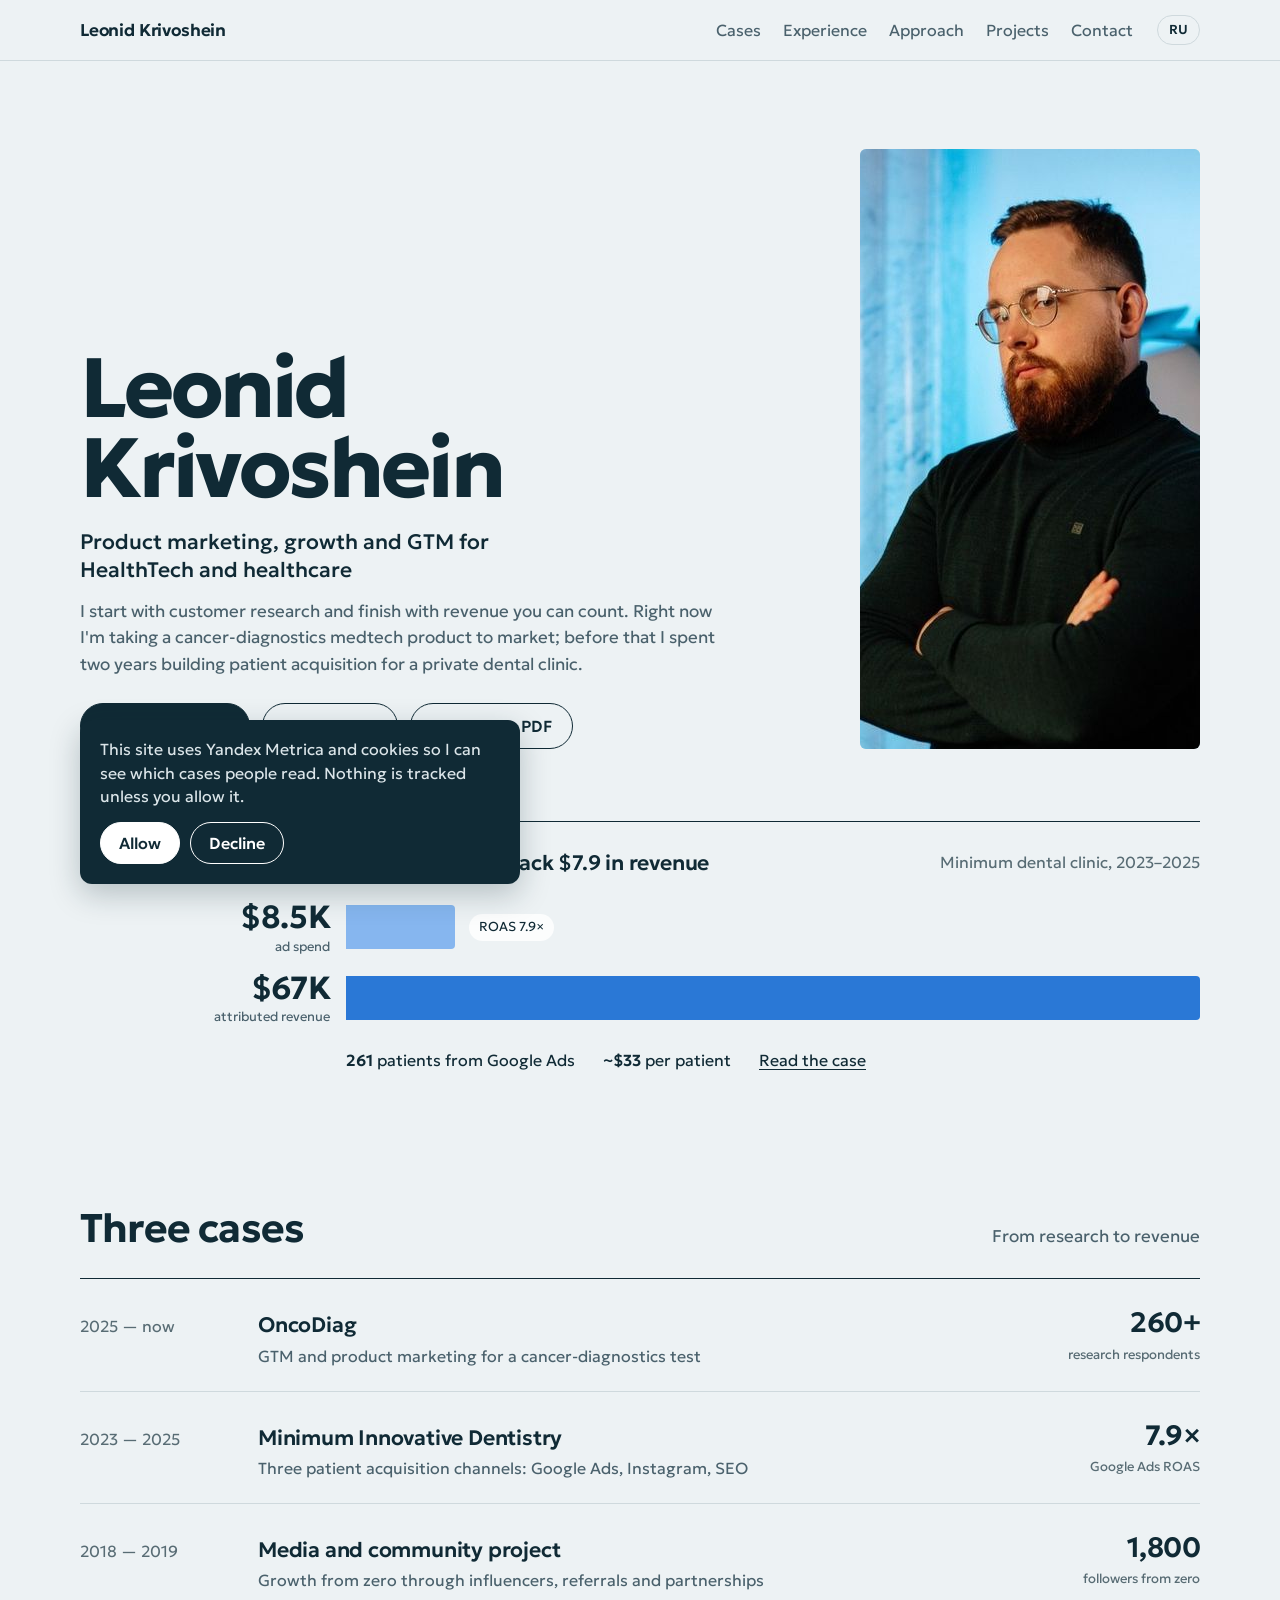
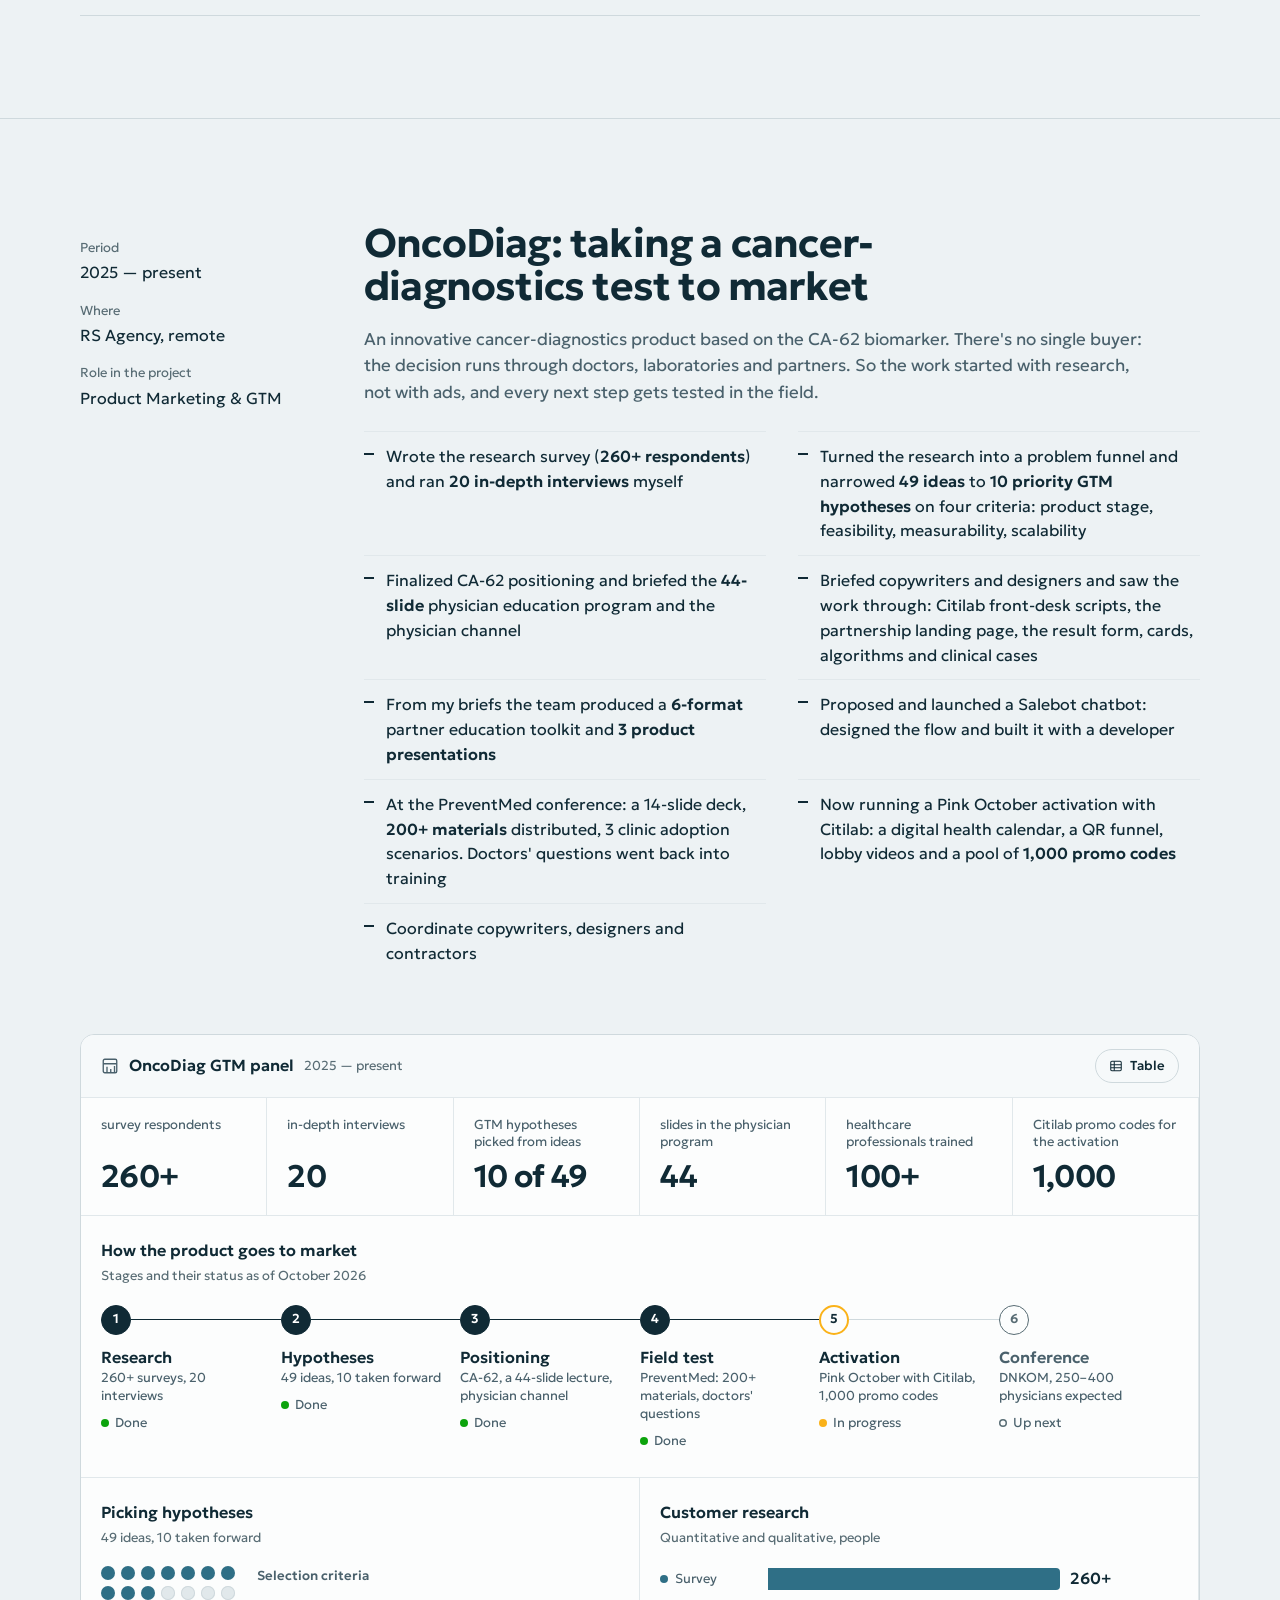
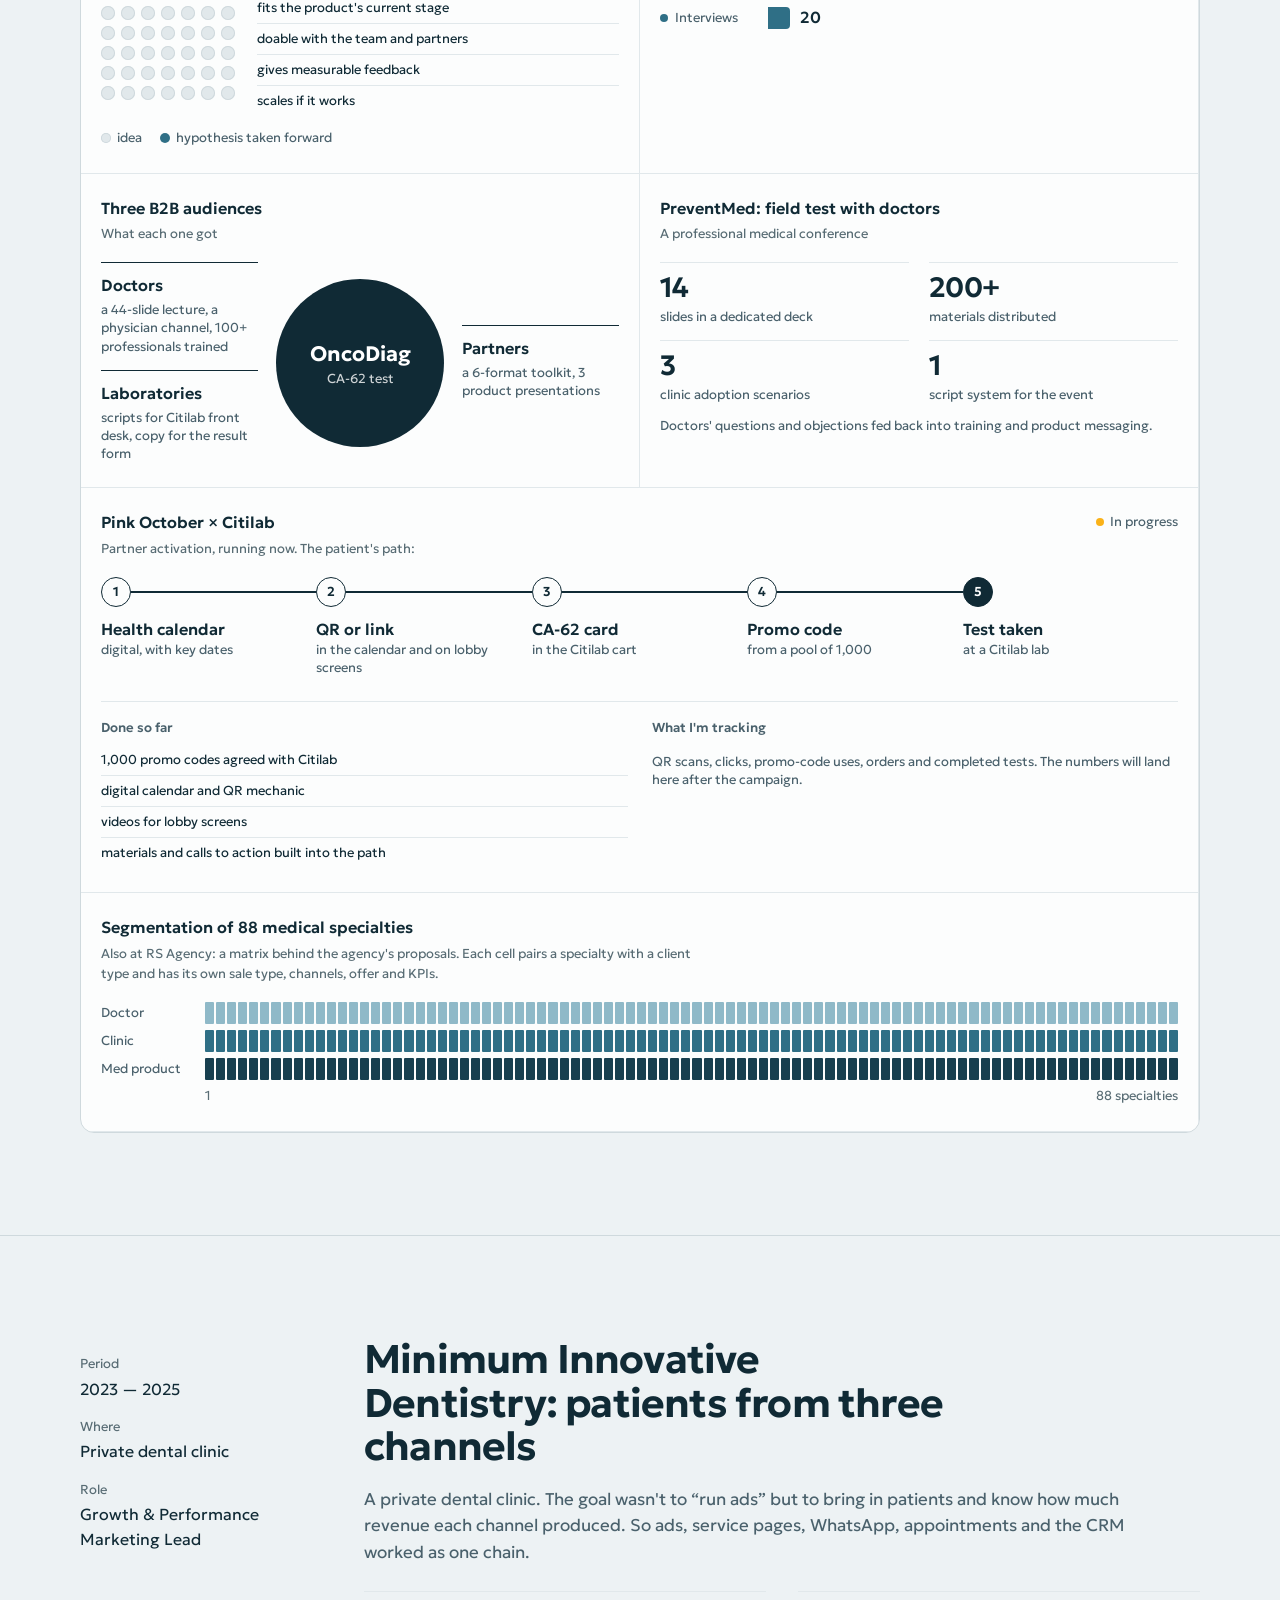
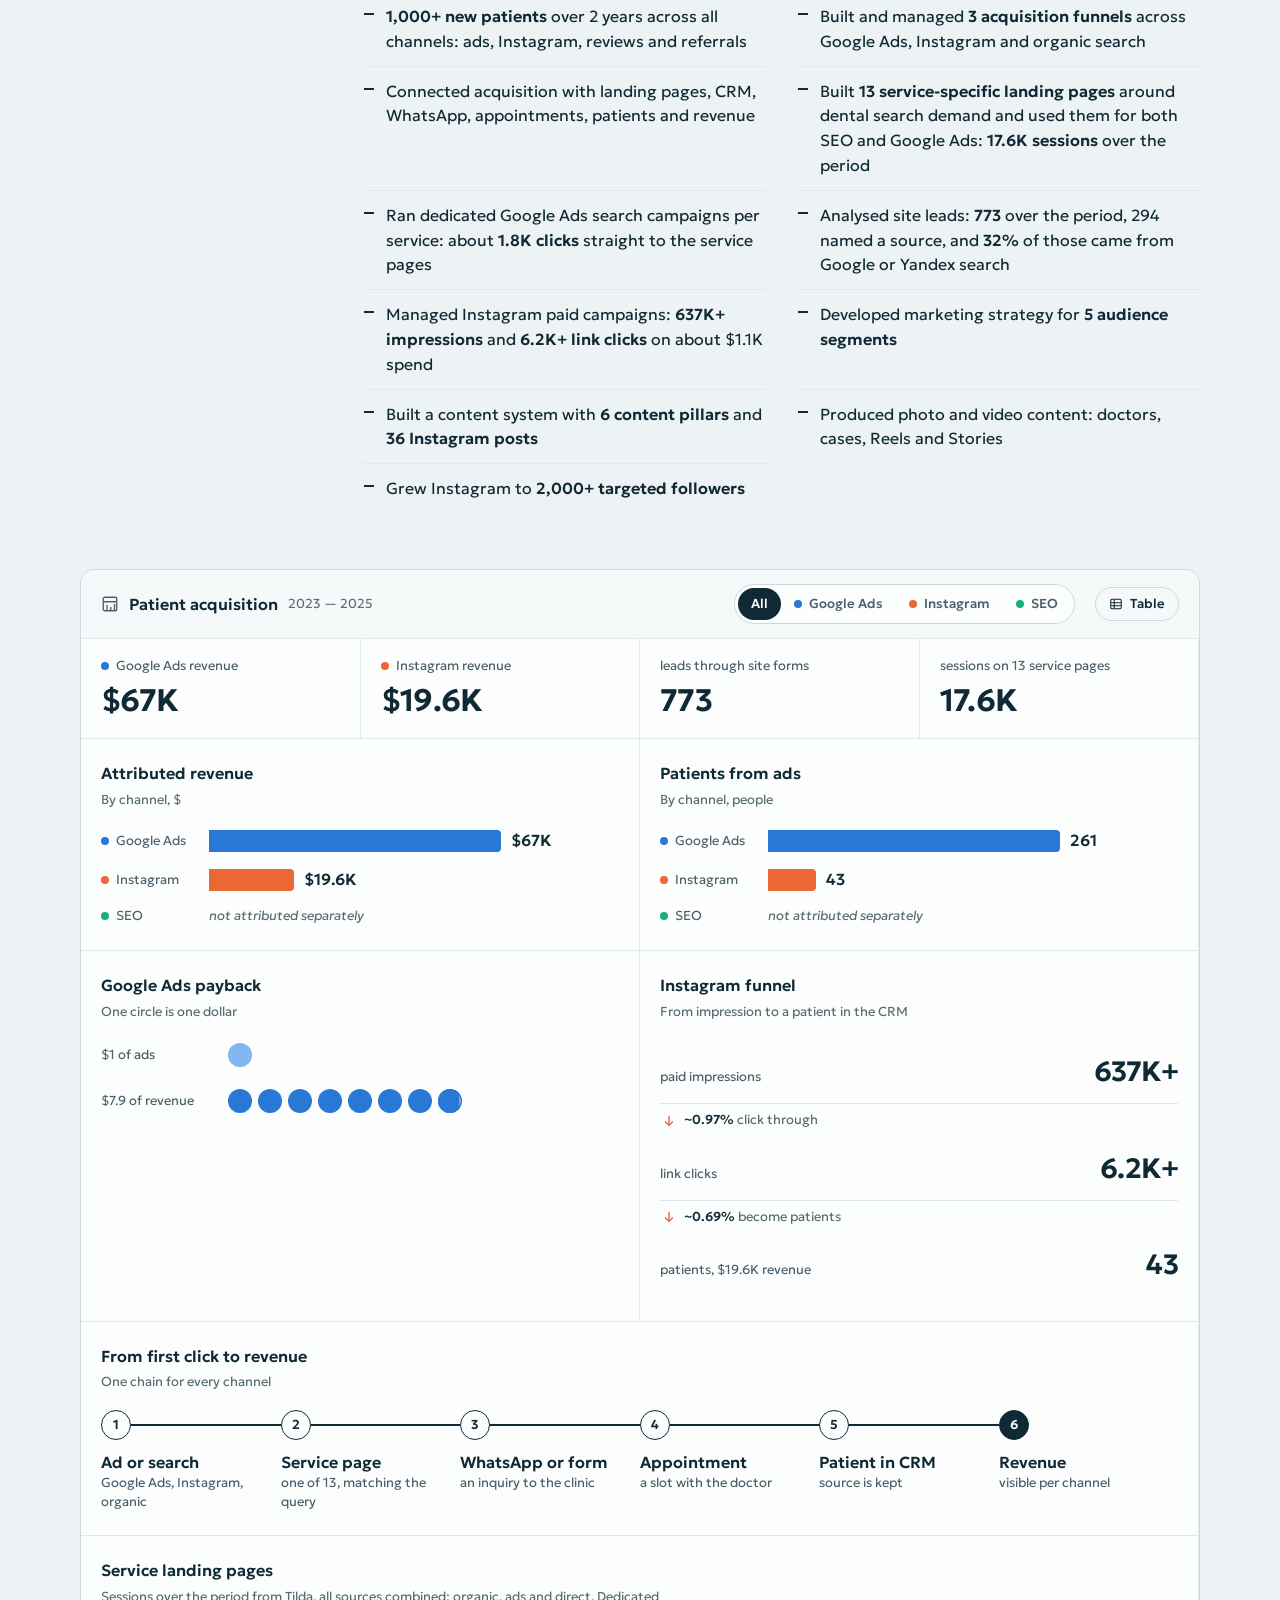
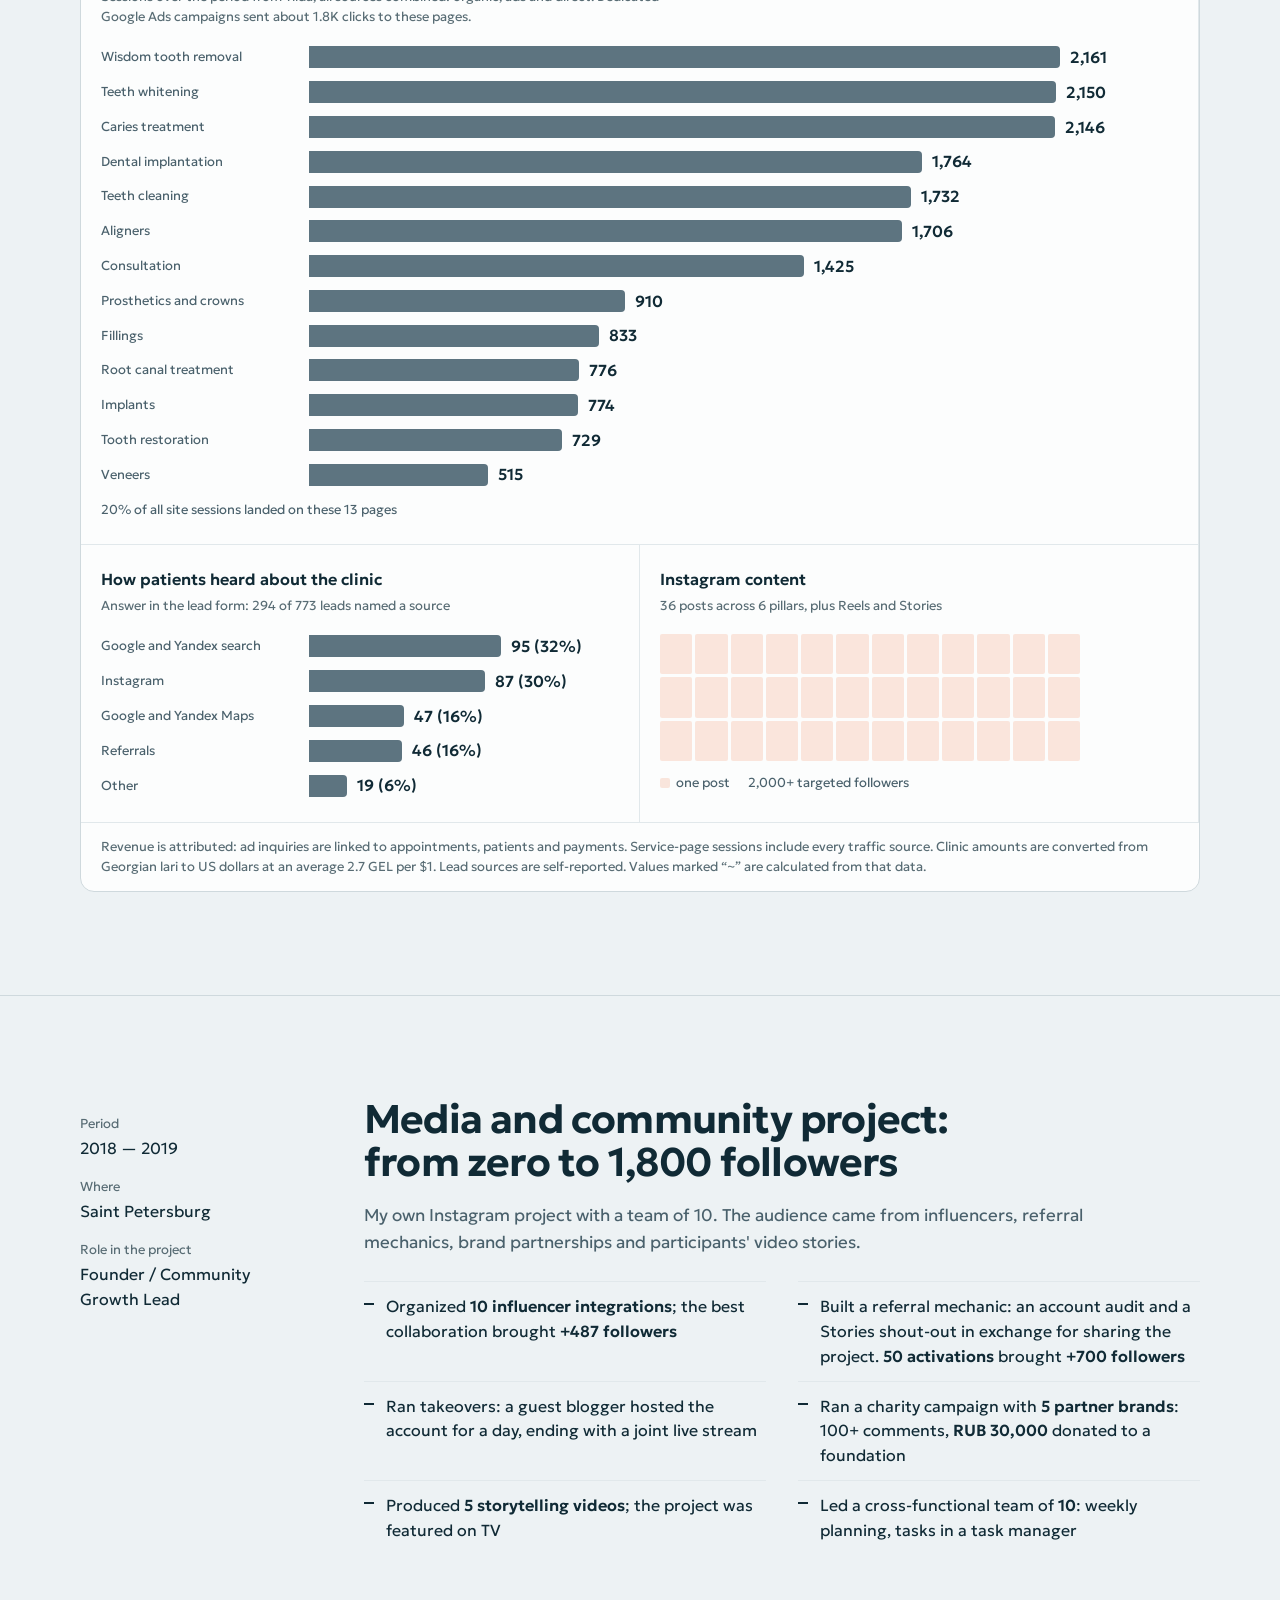
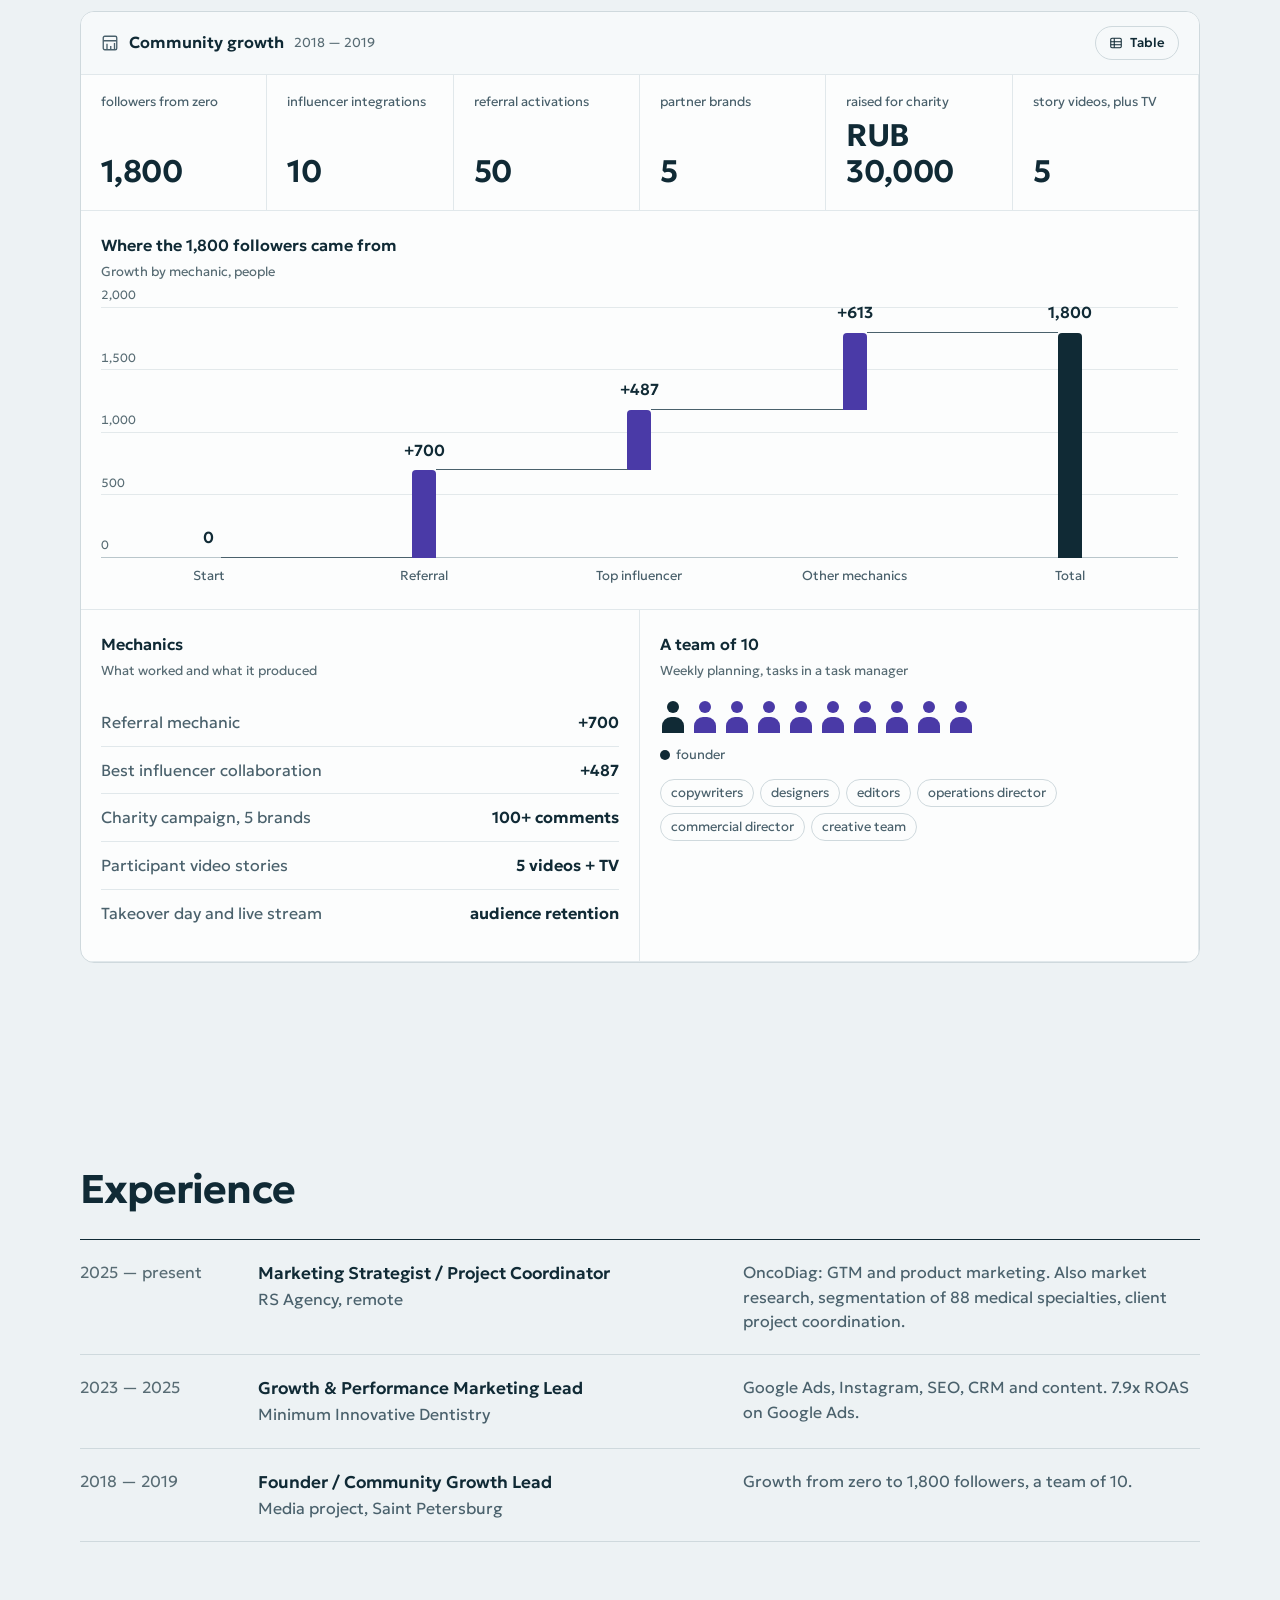
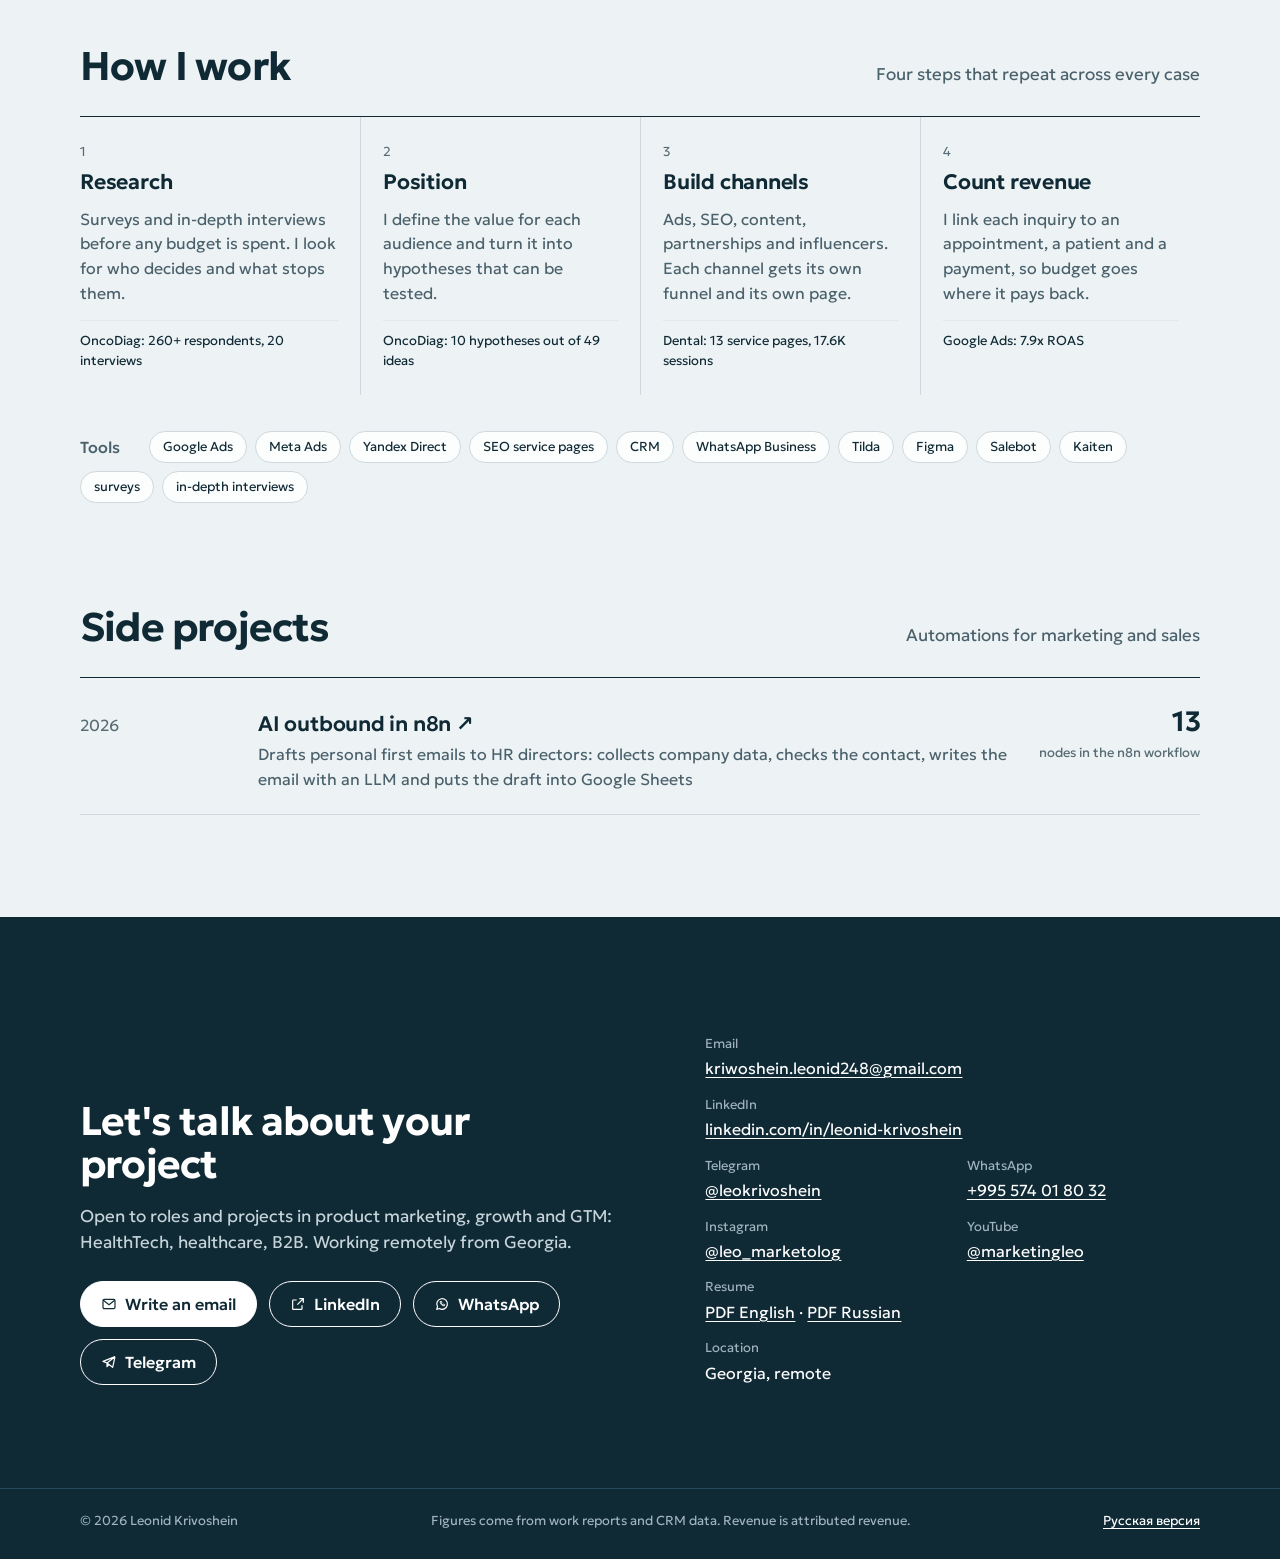
==== commit 11918569: "Add side projects section with the n8n AI outbound workflow Co-Authored-By: Claude Opus 5.5 <noreply" ====
--- a/en/index.html
+++ b/en/index.html
@@ -31,7 +31,7 @@
 <a class="skip" href="#main">Skip to content</a>
 <header class="topbar"><div class="wrap">
   <a class="brand" href="#top">Leonid Krivoshein</a>
-  <nav class="nav" aria-label="Sections"><a href="#cases">Cases</a><a href="#experience">Experience</a><a href="#approach">Approach</a><a href="#contact">Contact</a></nav>
+  <nav class="nav" aria-label="Sections"><a href="#cases">Cases</a><a href="#experience">Experience</a><a href="#approach">Approach</a><a href="#projects">Projects</a><a href="#contact">Contact</a></nav>
   <a class="lang" href="../" hreflang="ru" title="Русская версия" data-goal="lang_switch">RU</a>
 </div></header>
 
@@ -165,6 +165,11 @@
   <ul class="tools"><li style="border:0;background:none;padding-left:0"><h3>Tools</h3></li><li>Google Ads</li><li>Meta Ads</li><li>Yandex Direct</li><li>SEO service pages</li><li>CRM</li><li>WhatsApp Business</li><li>Tilda</li><li>Figma</li><li>Salebot</li><li>Kaiten</li><li>surveys</li><li>in-depth interviews</li></ul>
 </div></section>
 
+<section class="section" id="projects" style="padding-top:0"><div class="wrap">
+  <div class="section-head"><h2>Side projects</h2><p>Automations for marketing and sales</p></div>
+  <div class="index"><a href="https://github.com/leonidken2/portfolio/tree/main/projects/n8n-ai-outbound" target="_blank" rel="noopener" data-goal="project_github"><span class="index-years">2026</span><span><span class="index-title">AI outbound in n8n ↗</span><span class="index-desc">Drafts personal first emails to HR directors: collects company data, checks the contact, writes the email with an LLM and puts the draft into Google Sheets</span></span><span class="index-metric">13<small>nodes in the n8n workflow</small></span></a></div>
+</div></section>
+
 <section class="section contact" id="contact"><div class="wrap contact-grid">
   <div>
     <h2>Let&#x27;s talk about your project</h2>
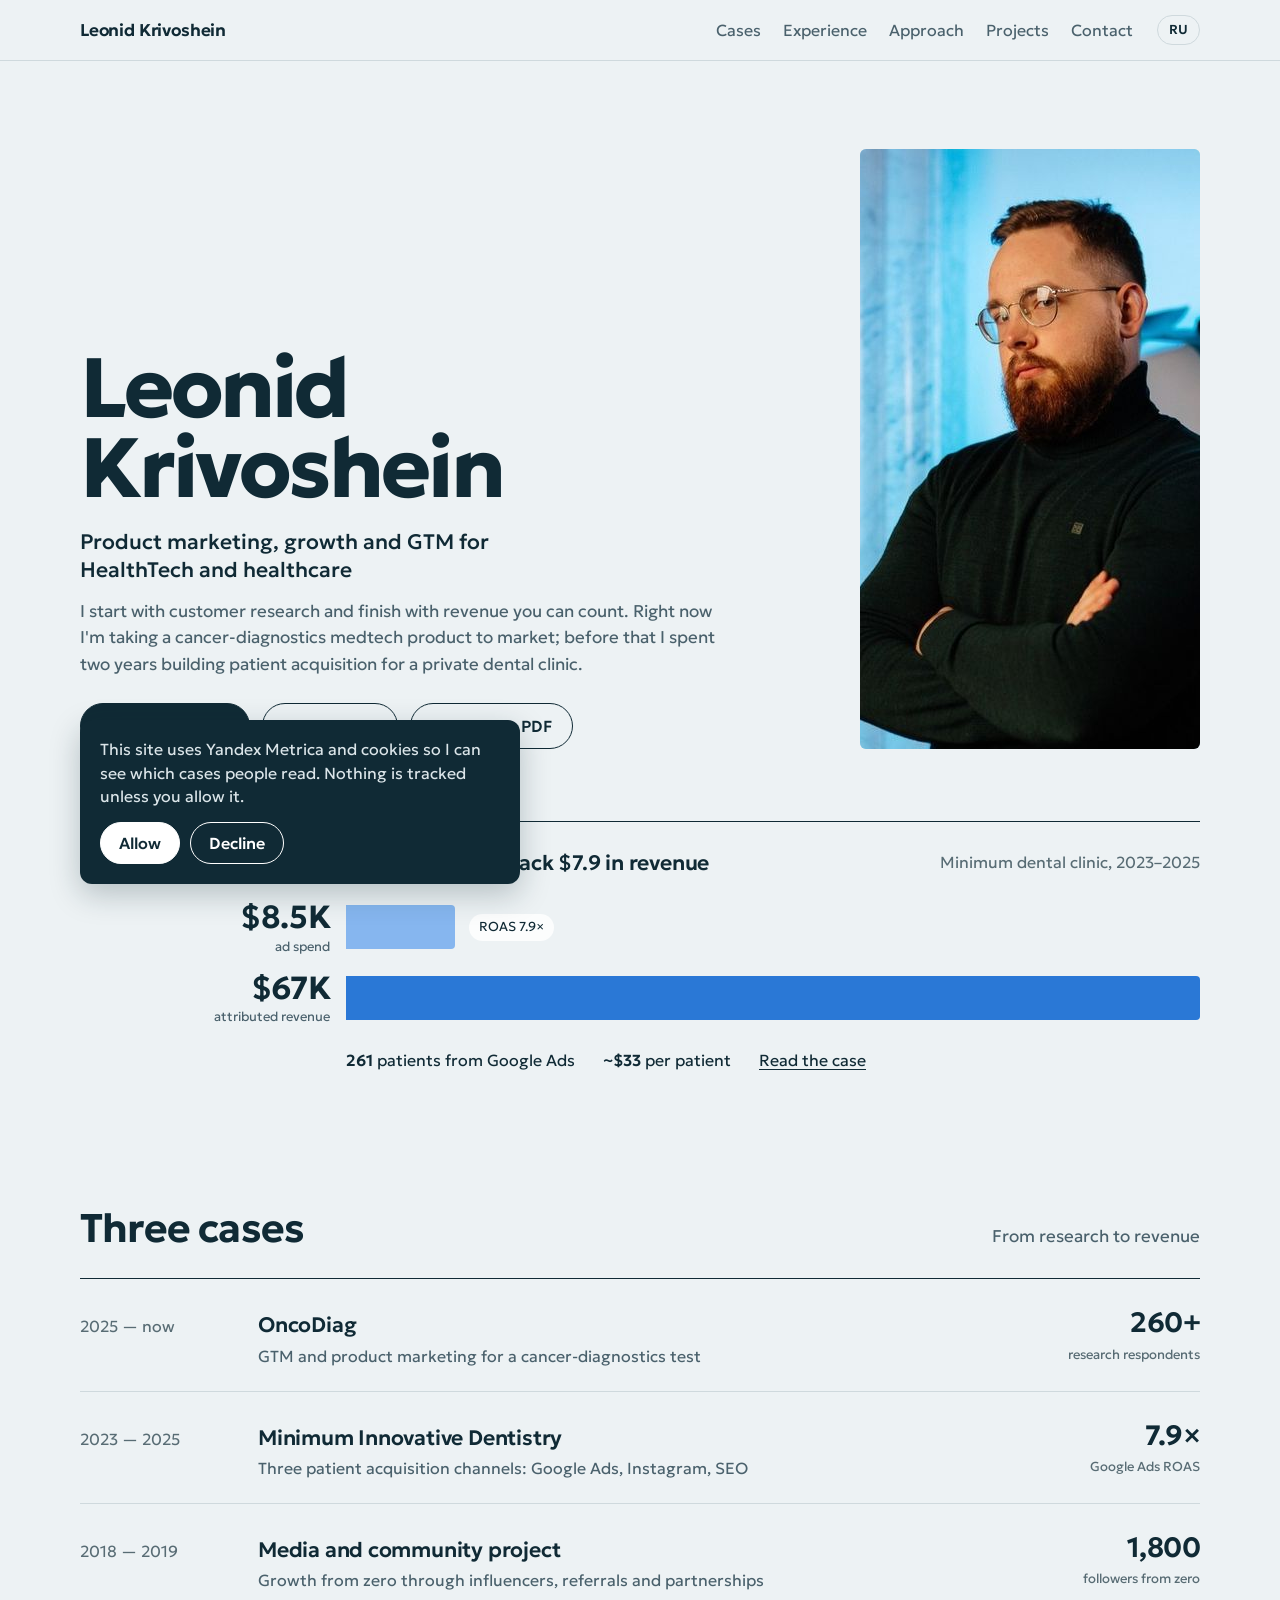
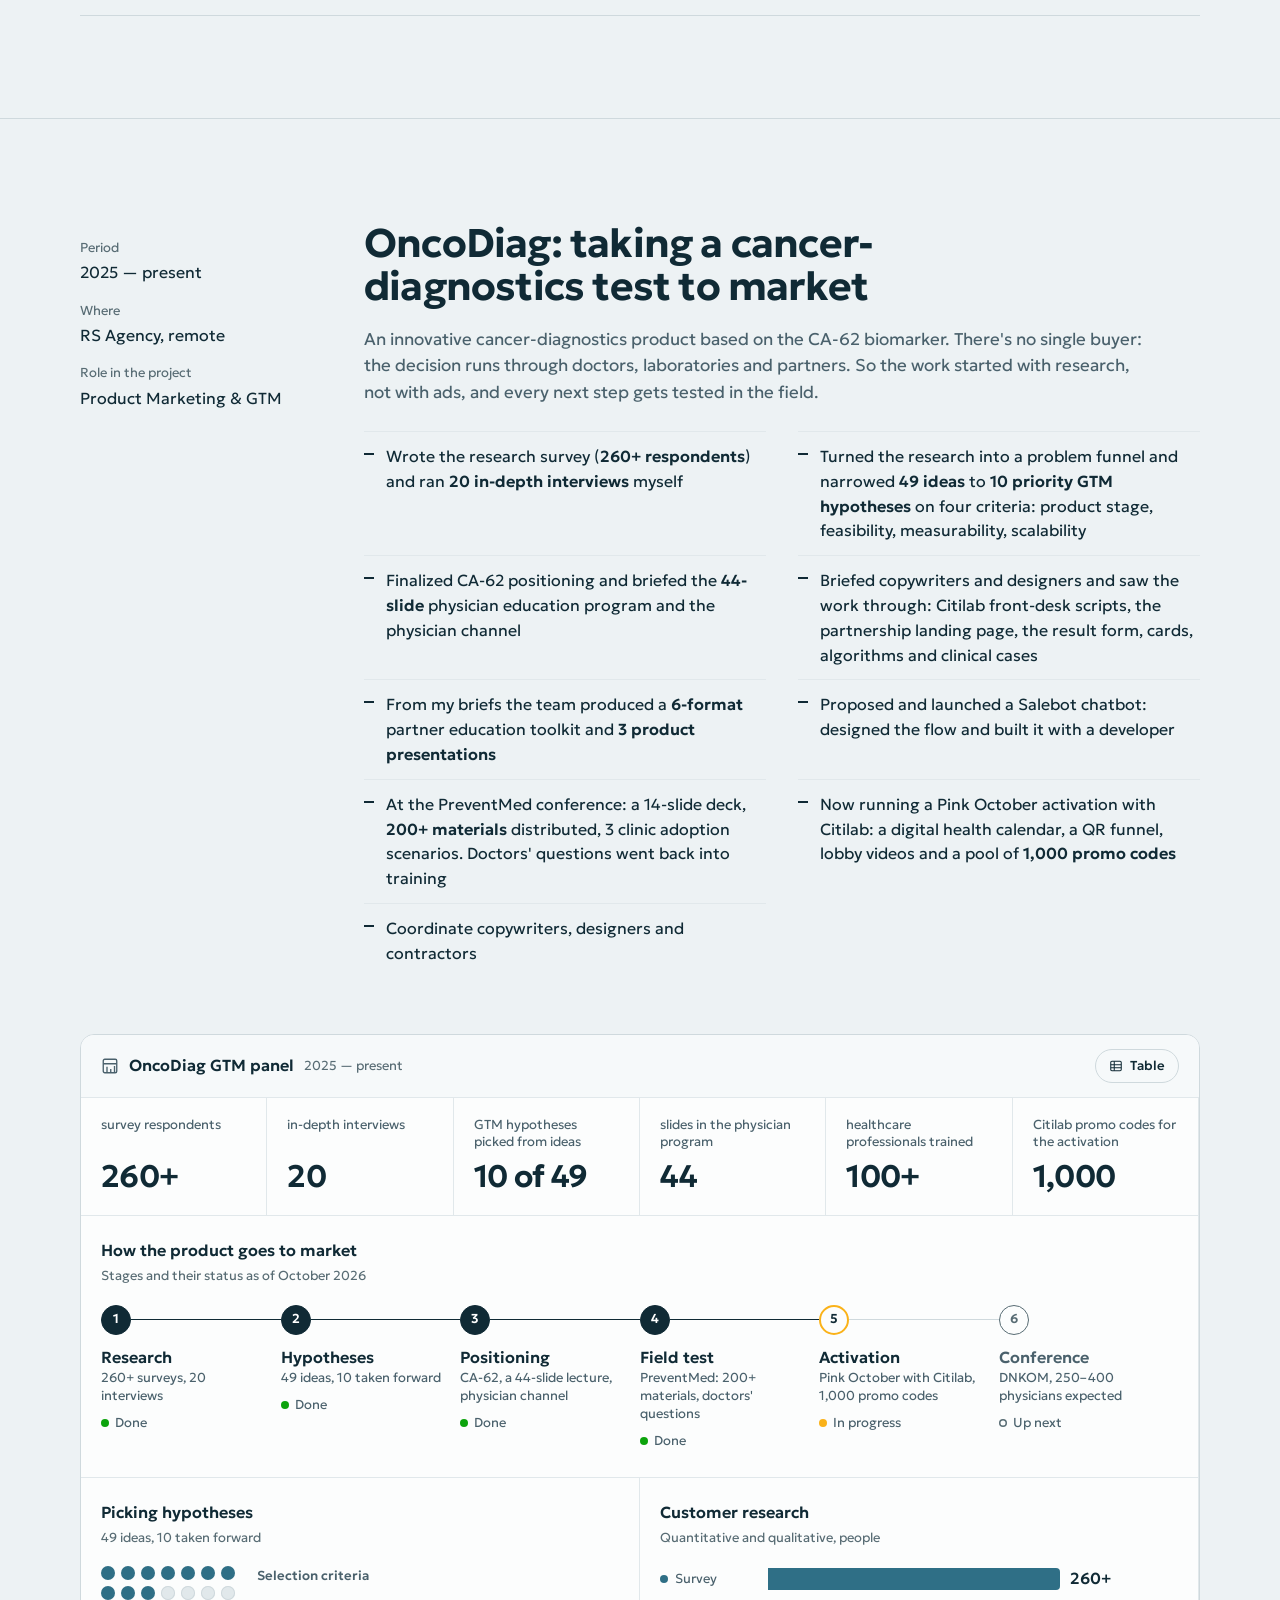
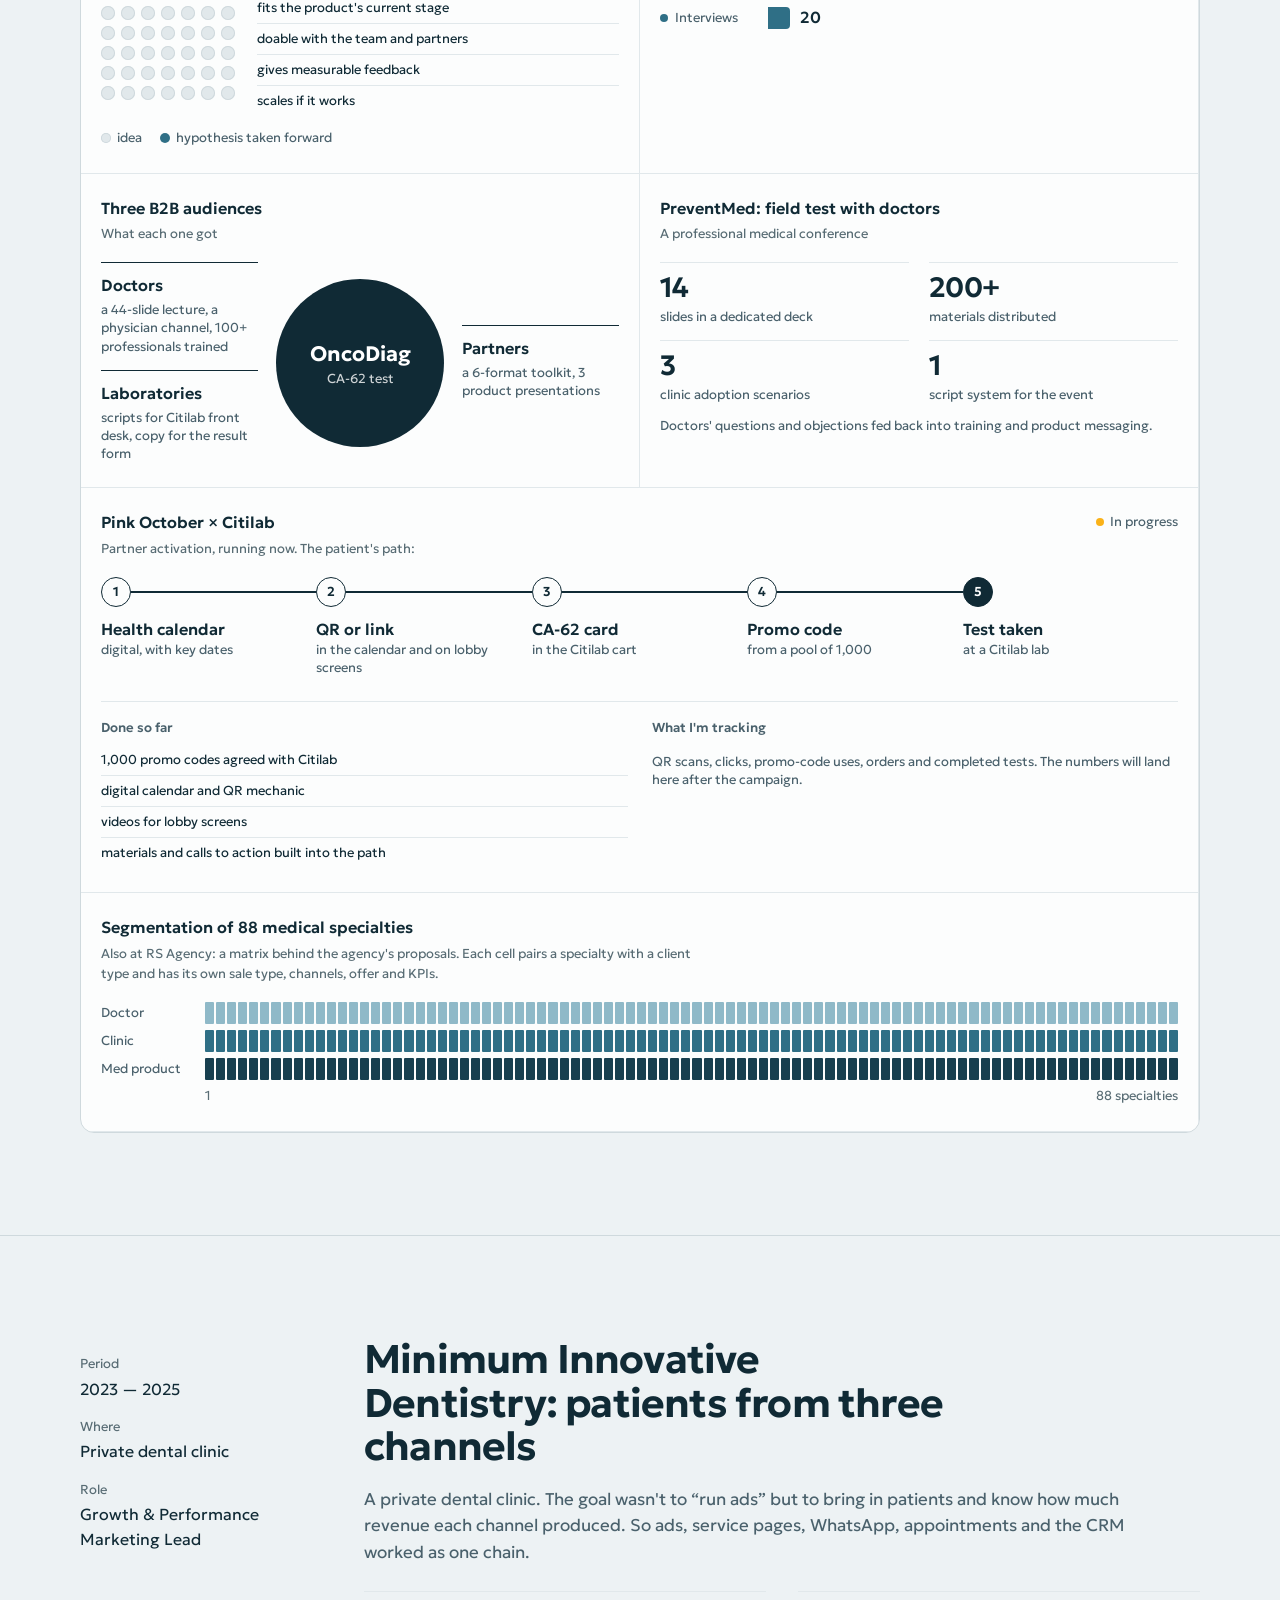
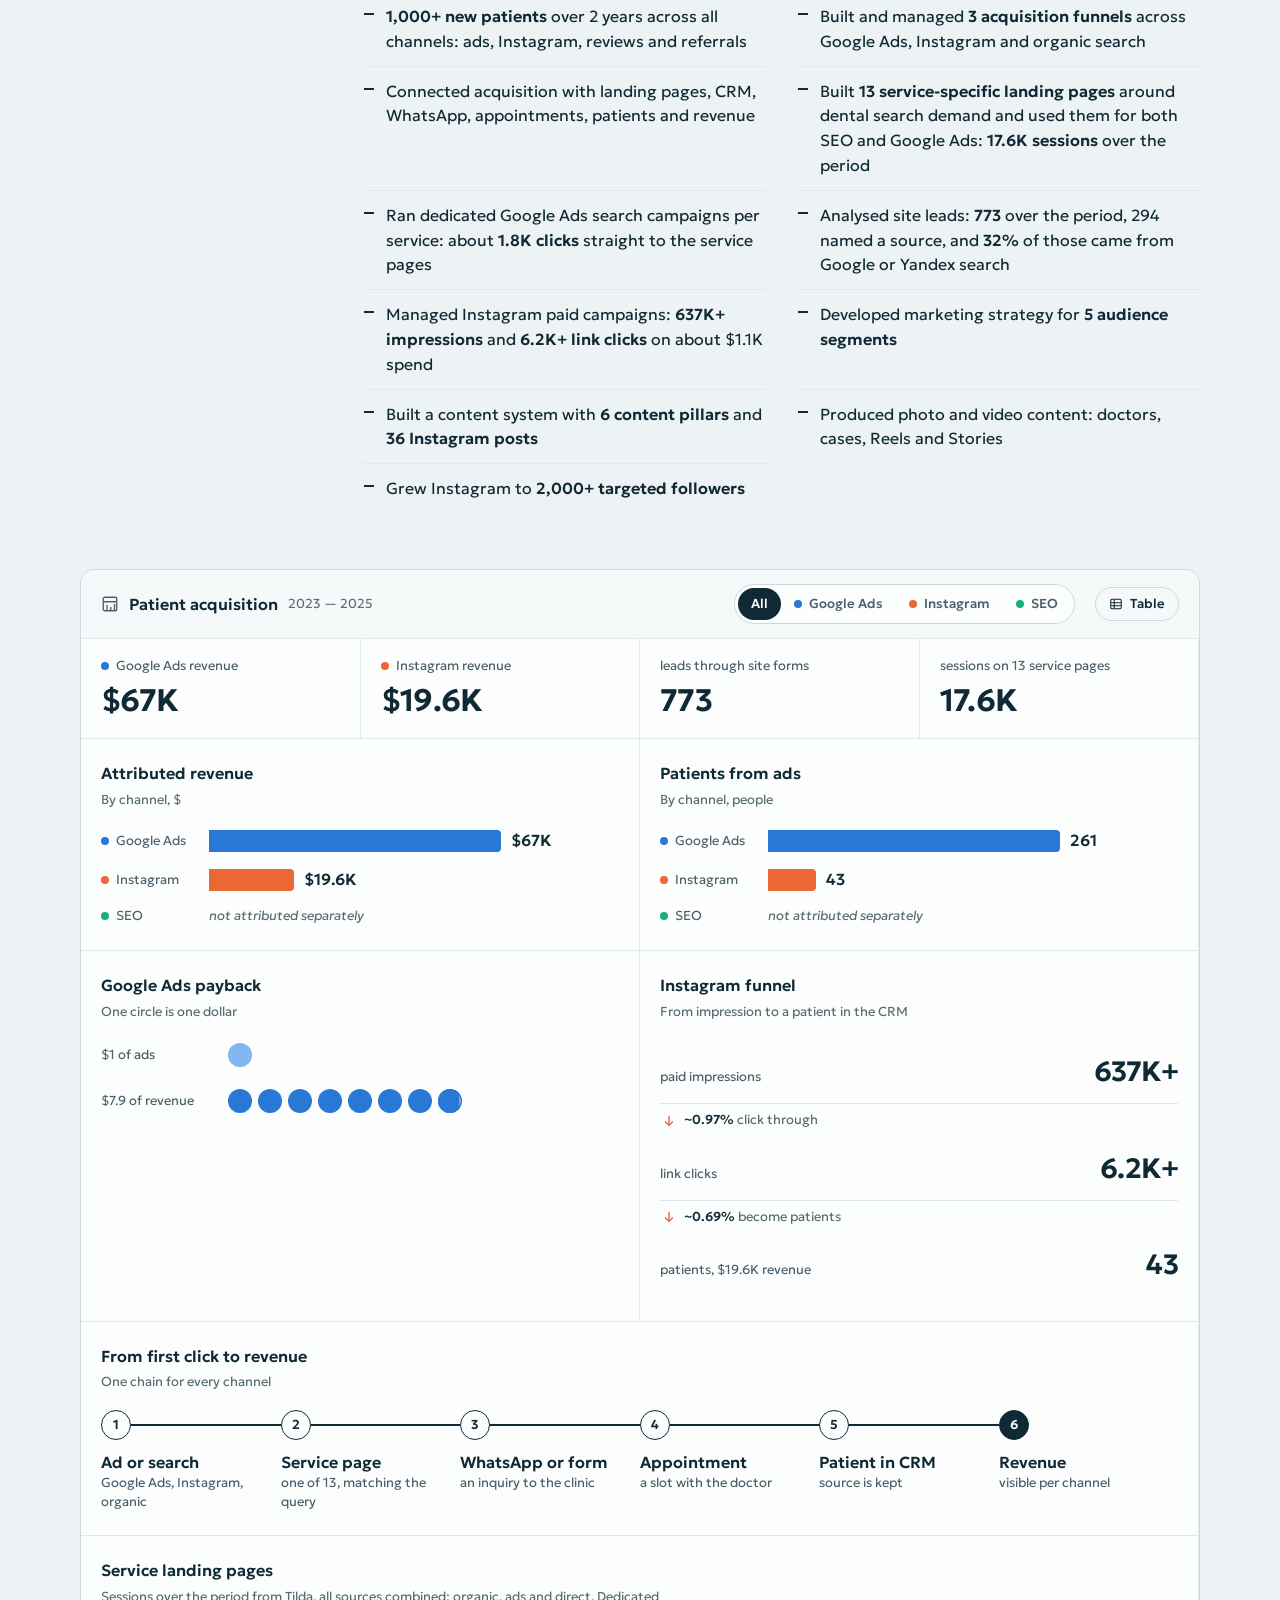
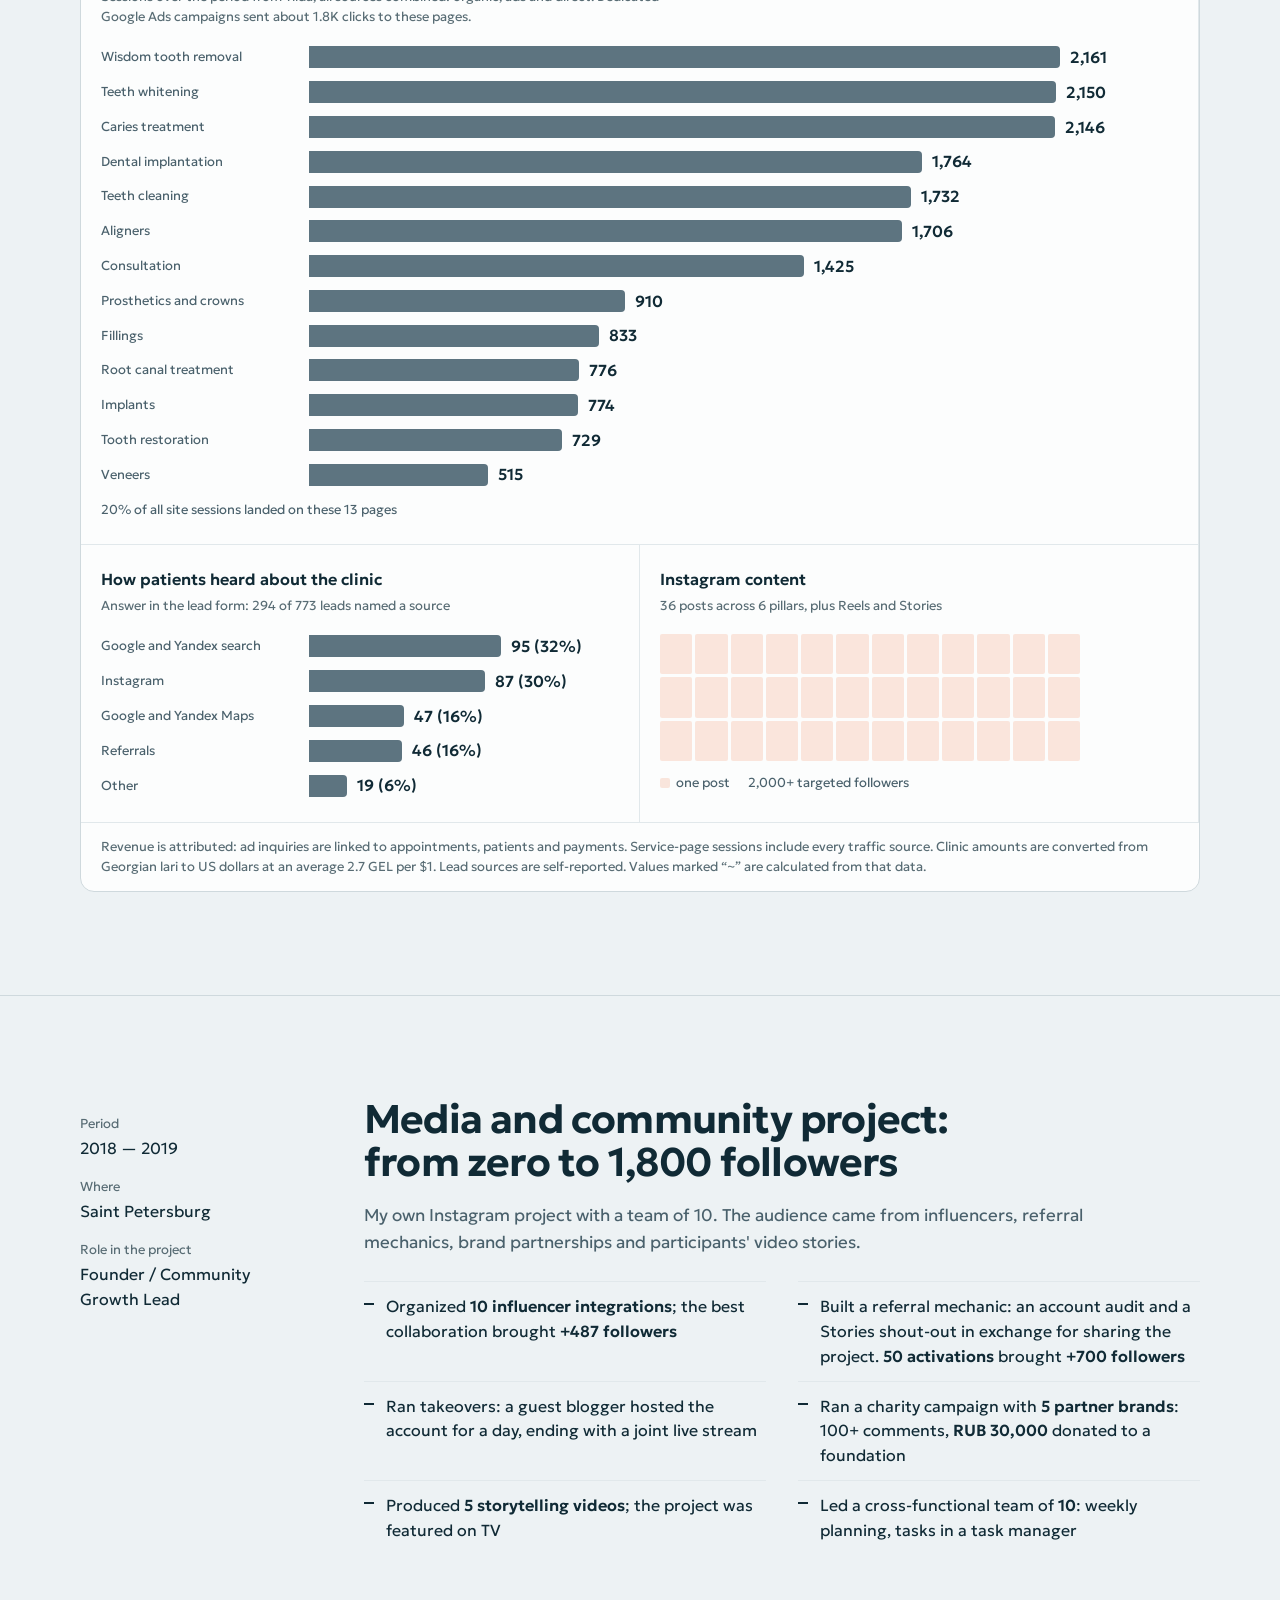
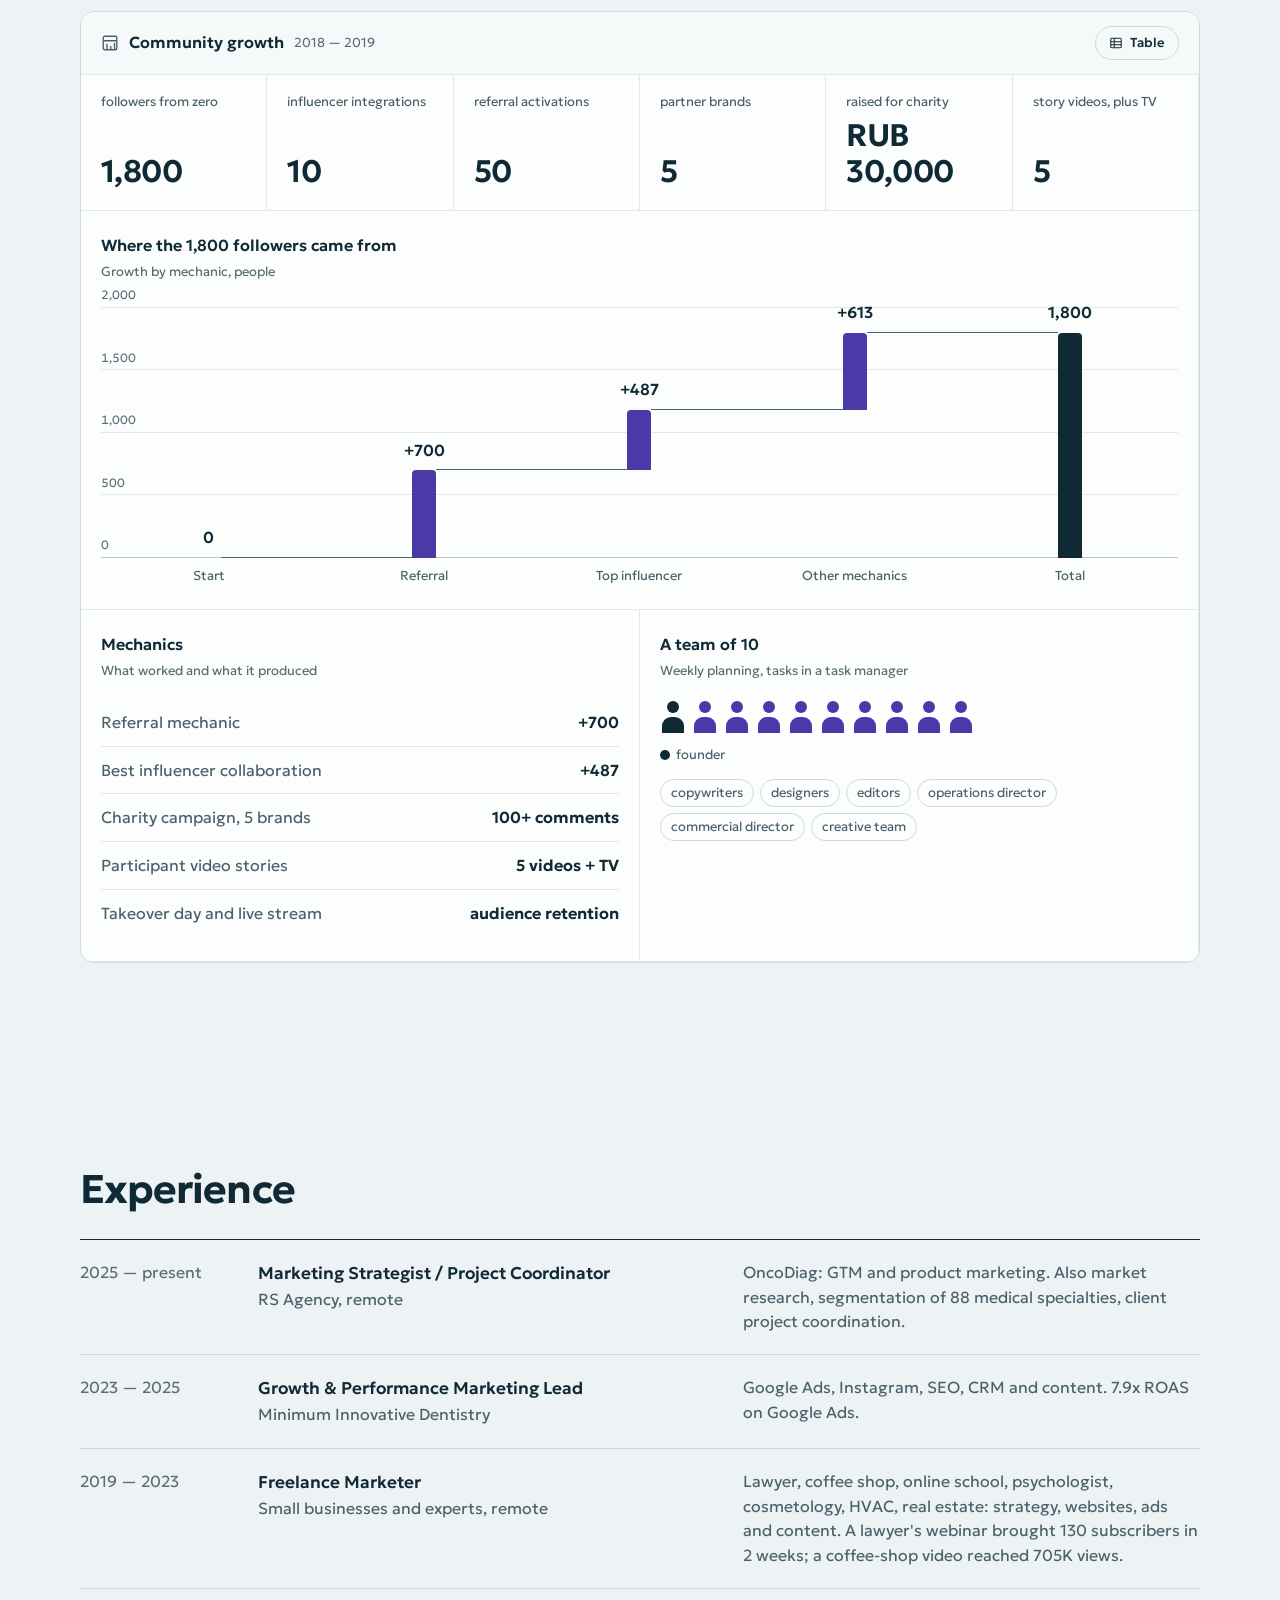
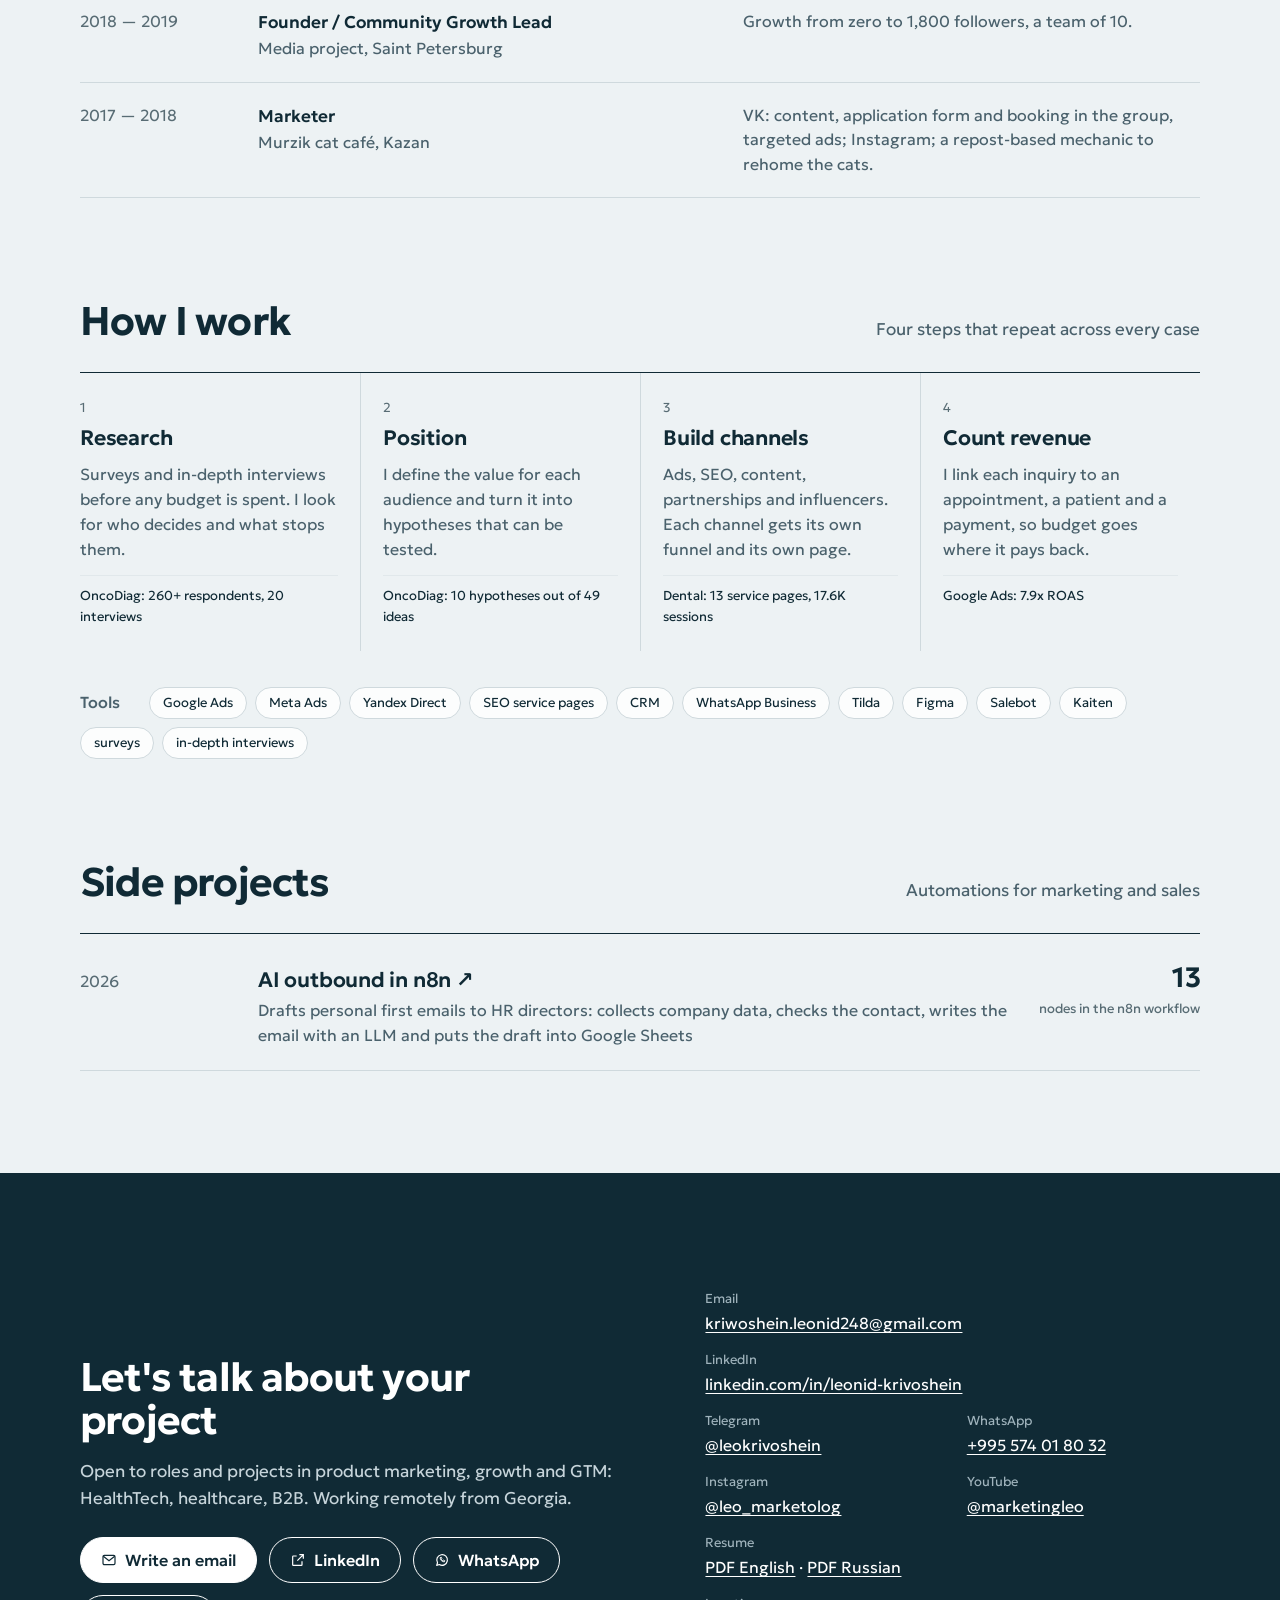
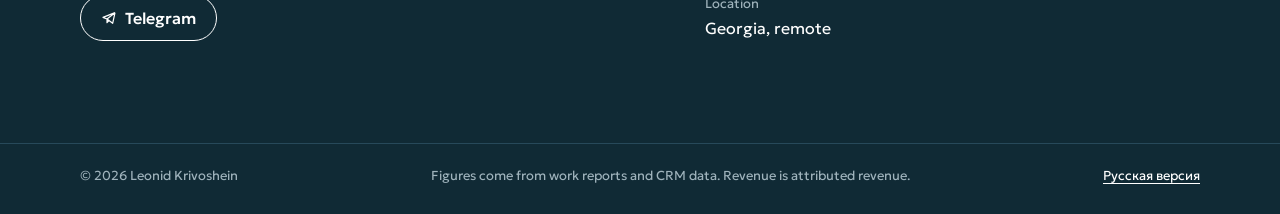
==== commit 6ff9c44a: "CV and site: add 2017–2023 experience (freelance 2019–2023, Murzik cat café 2017–2018) Summary now o" ====
--- a/en/index.html
+++ b/en/index.html
@@ -156,7 +156,7 @@
 
 <section class="section" id="experience"><div class="wrap">
   <div class="section-head"><h2>Experience</h2></div>
-  <ol class="exp"><li><span class="exp-years">2025 — present</span><span><span class="exp-role">Marketing Strategist / Project Coordinator</span><br><span class="exp-org">RS Agency, remote</span></span><span class="exp-what">OncoDiag: GTM and product marketing. Also market research, segmentation of 88 medical specialties, client project coordination.</span></li><li><span class="exp-years">2023 — 2025</span><span><span class="exp-role">Growth &amp; Performance Marketing Lead</span><br><span class="exp-org">Minimum Innovative Dentistry</span></span><span class="exp-what">Google Ads, Instagram, SEO, CRM and content. 7.9x ROAS on Google Ads.</span></li><li><span class="exp-years">2018 — 2019</span><span><span class="exp-role">Founder / Community Growth Lead</span><br><span class="exp-org">Media project, Saint Petersburg</span></span><span class="exp-what">Growth from zero to 1,800 followers, a team of 10.</span></li></ol>
+  <ol class="exp"><li><span class="exp-years">2025 — present</span><span><span class="exp-role">Marketing Strategist / Project Coordinator</span><br><span class="exp-org">RS Agency, remote</span></span><span class="exp-what">OncoDiag: GTM and product marketing. Also market research, segmentation of 88 medical specialties, client project coordination.</span></li><li><span class="exp-years">2023 — 2025</span><span><span class="exp-role">Growth &amp; Performance Marketing Lead</span><br><span class="exp-org">Minimum Innovative Dentistry</span></span><span class="exp-what">Google Ads, Instagram, SEO, CRM and content. 7.9x ROAS on Google Ads.</span></li><li><span class="exp-years">2019 — 2023</span><span><span class="exp-role">Freelance Marketer</span><br><span class="exp-org">Small businesses and experts, remote</span></span><span class="exp-what">Lawyer, coffee shop, online school, psychologist, cosmetology, HVAC, real estate: strategy, websites, ads and content. A lawyer&#x27;s webinar brought 130 subscribers in 2 weeks; a coffee-shop video reached 705K views.</span></li><li><span class="exp-years">2018 — 2019</span><span><span class="exp-role">Founder / Community Growth Lead</span><br><span class="exp-org">Media project, Saint Petersburg</span></span><span class="exp-what">Growth from zero to 1,800 followers, a team of 10.</span></li><li><span class="exp-years">2017 — 2018</span><span><span class="exp-role">Marketer</span><br><span class="exp-org">Murzik cat café, Kazan</span></span><span class="exp-what">VK: content, application form and booking in the group, targeted ads; Instagram; a repost-based mechanic to rehome the cats.</span></li></ol>
 </div></section>
 
 <section class="section" id="approach" style="padding-top:0"><div class="wrap">
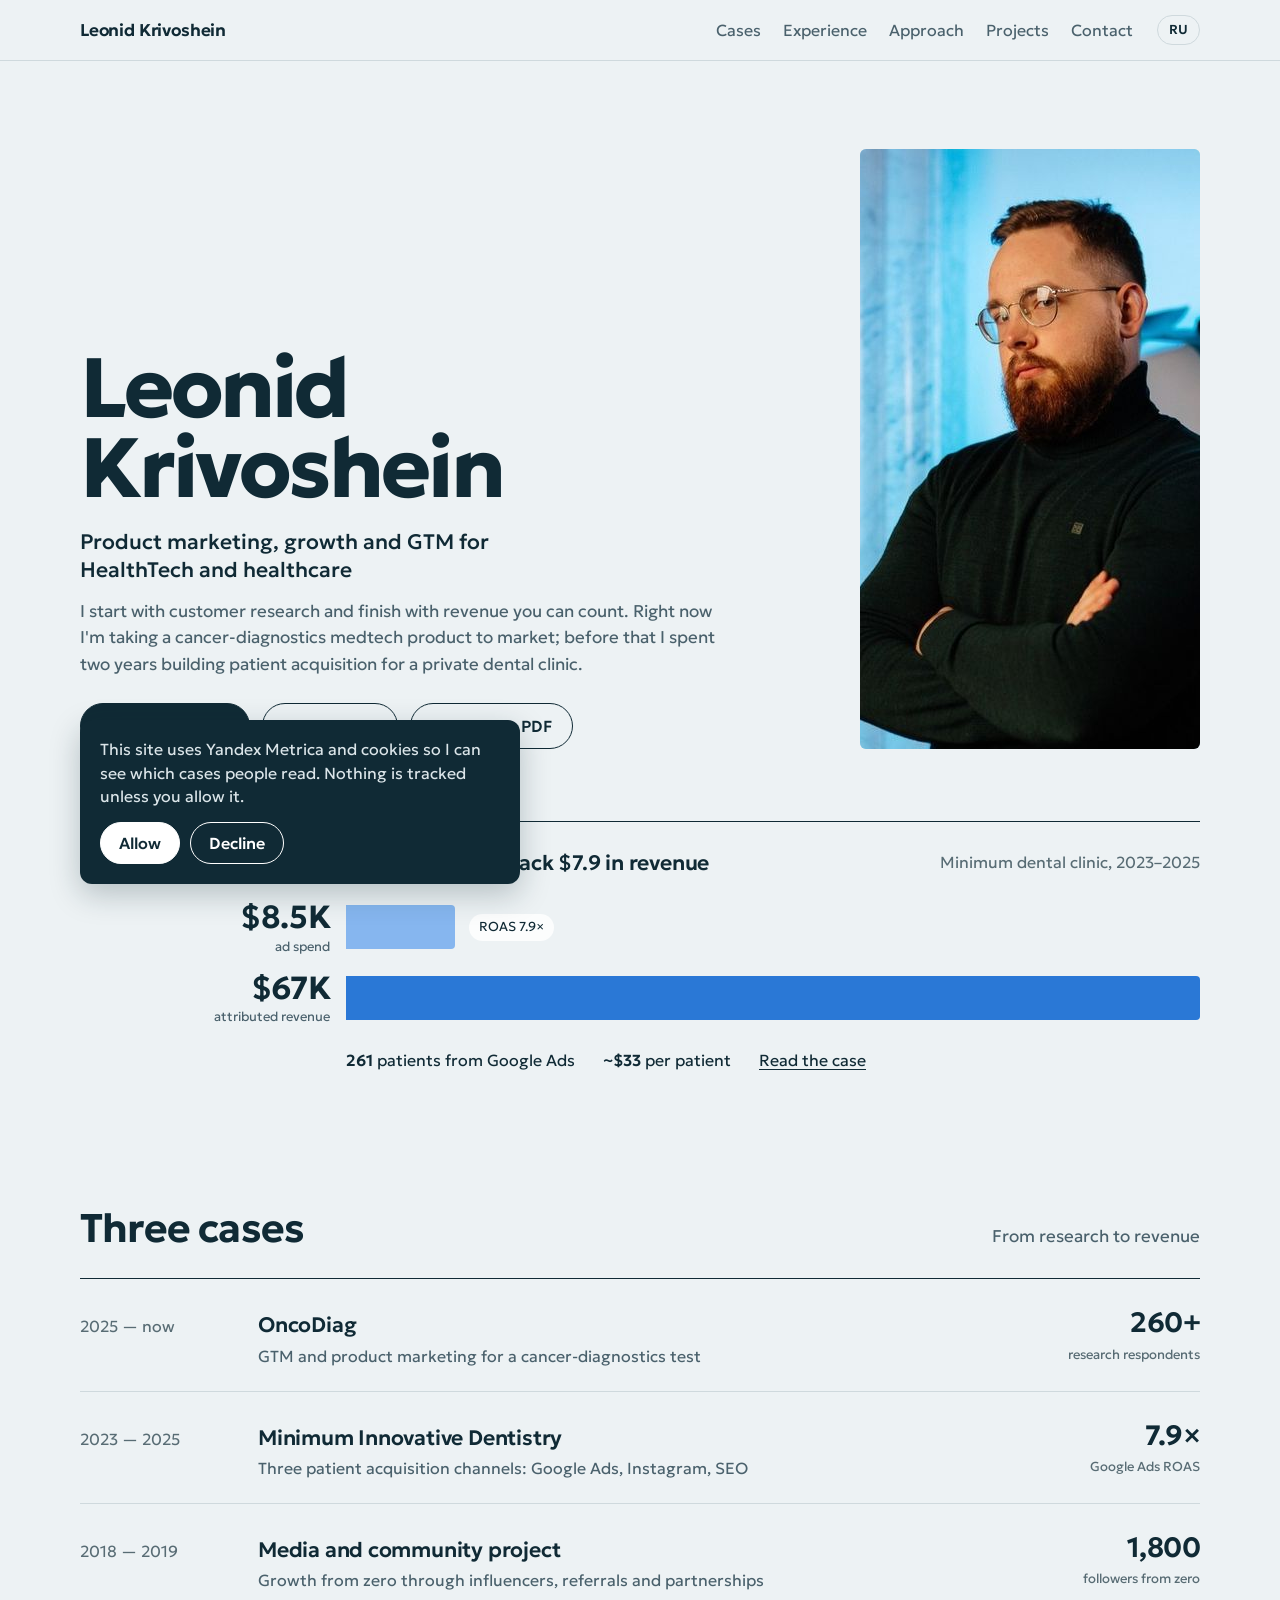
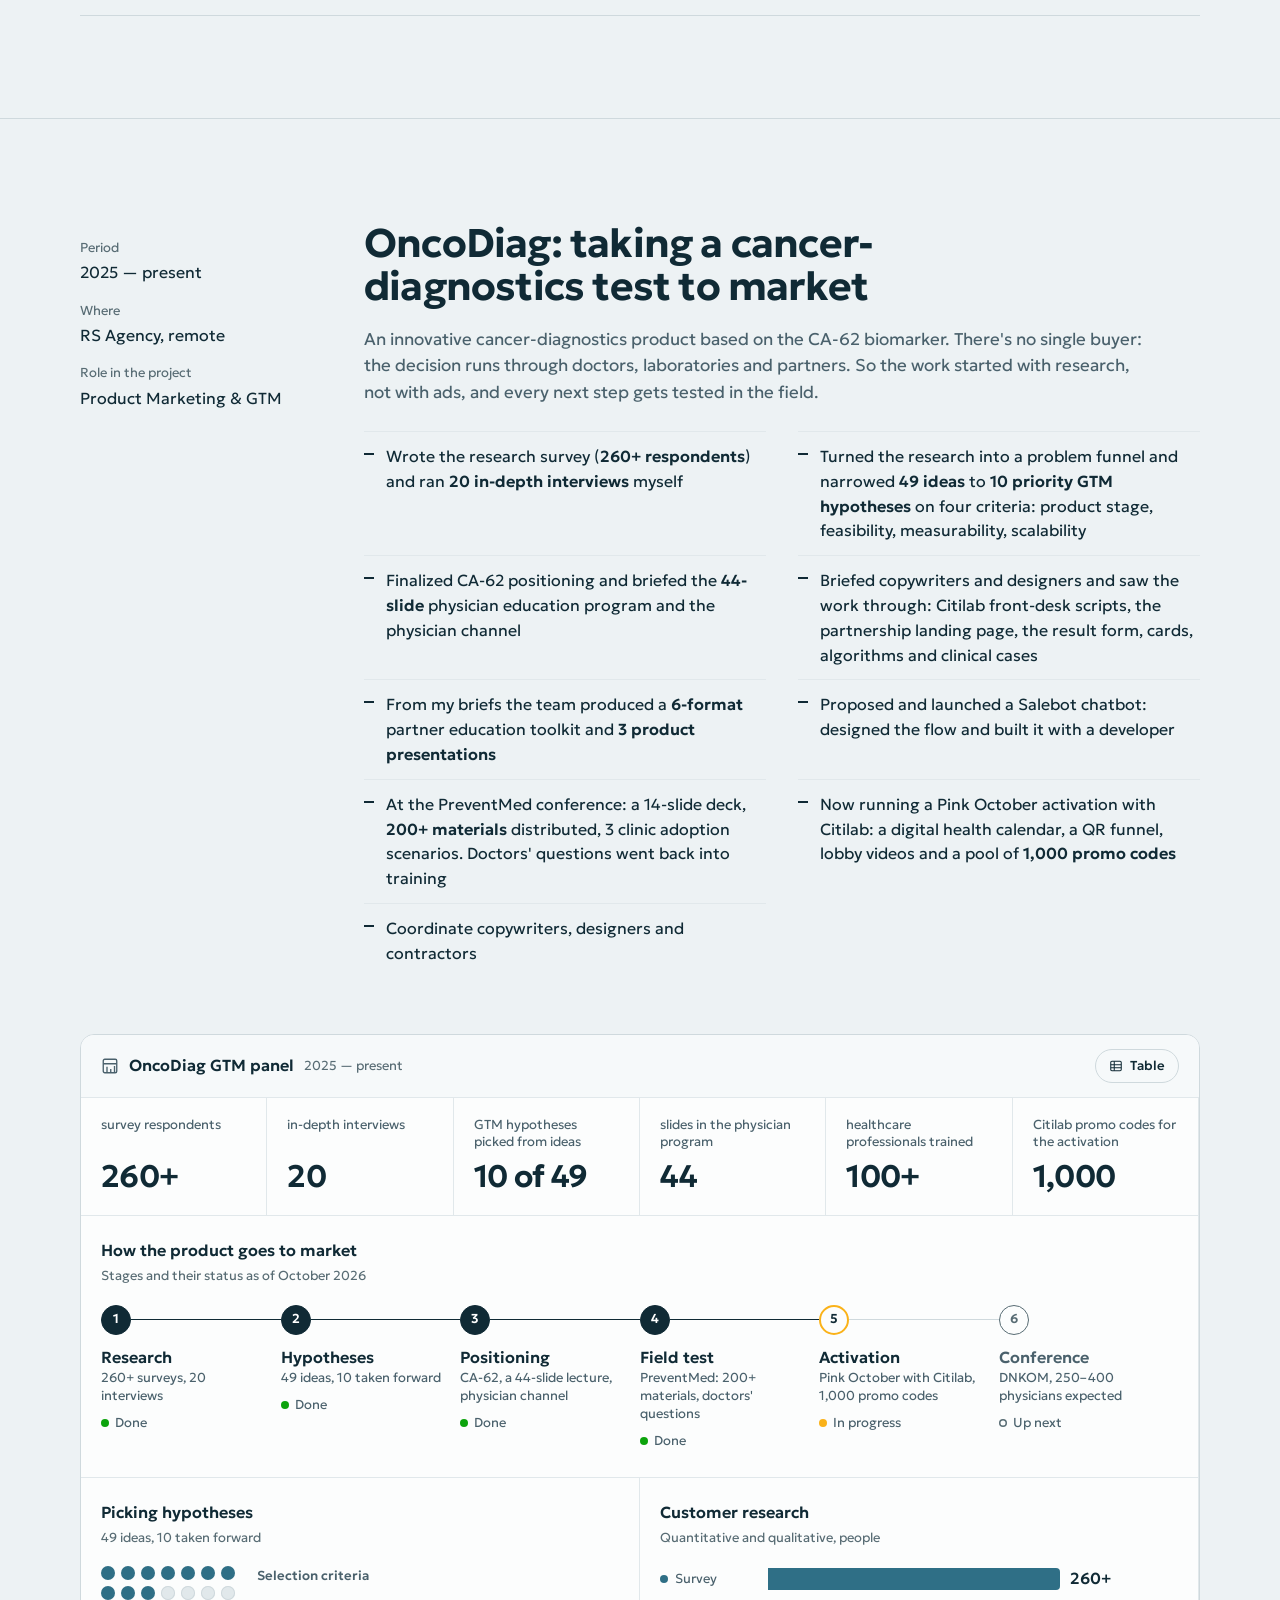
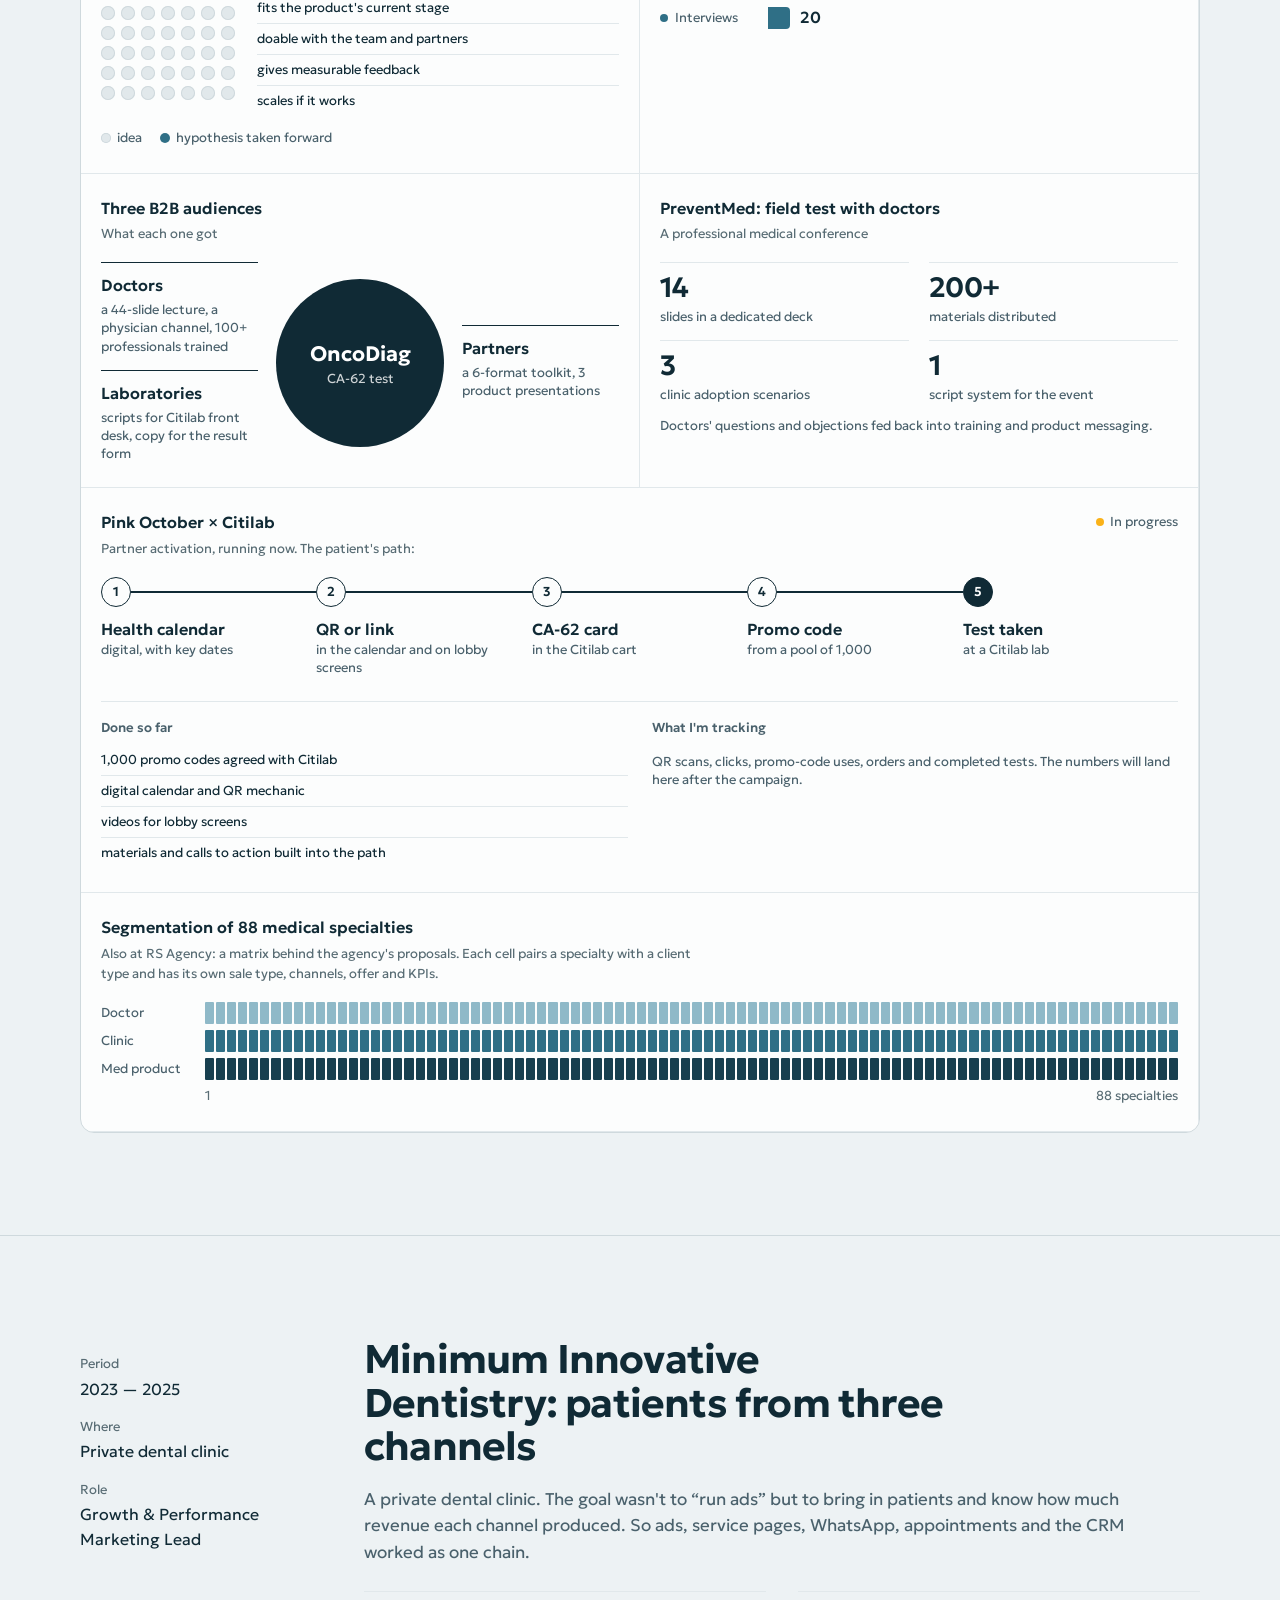
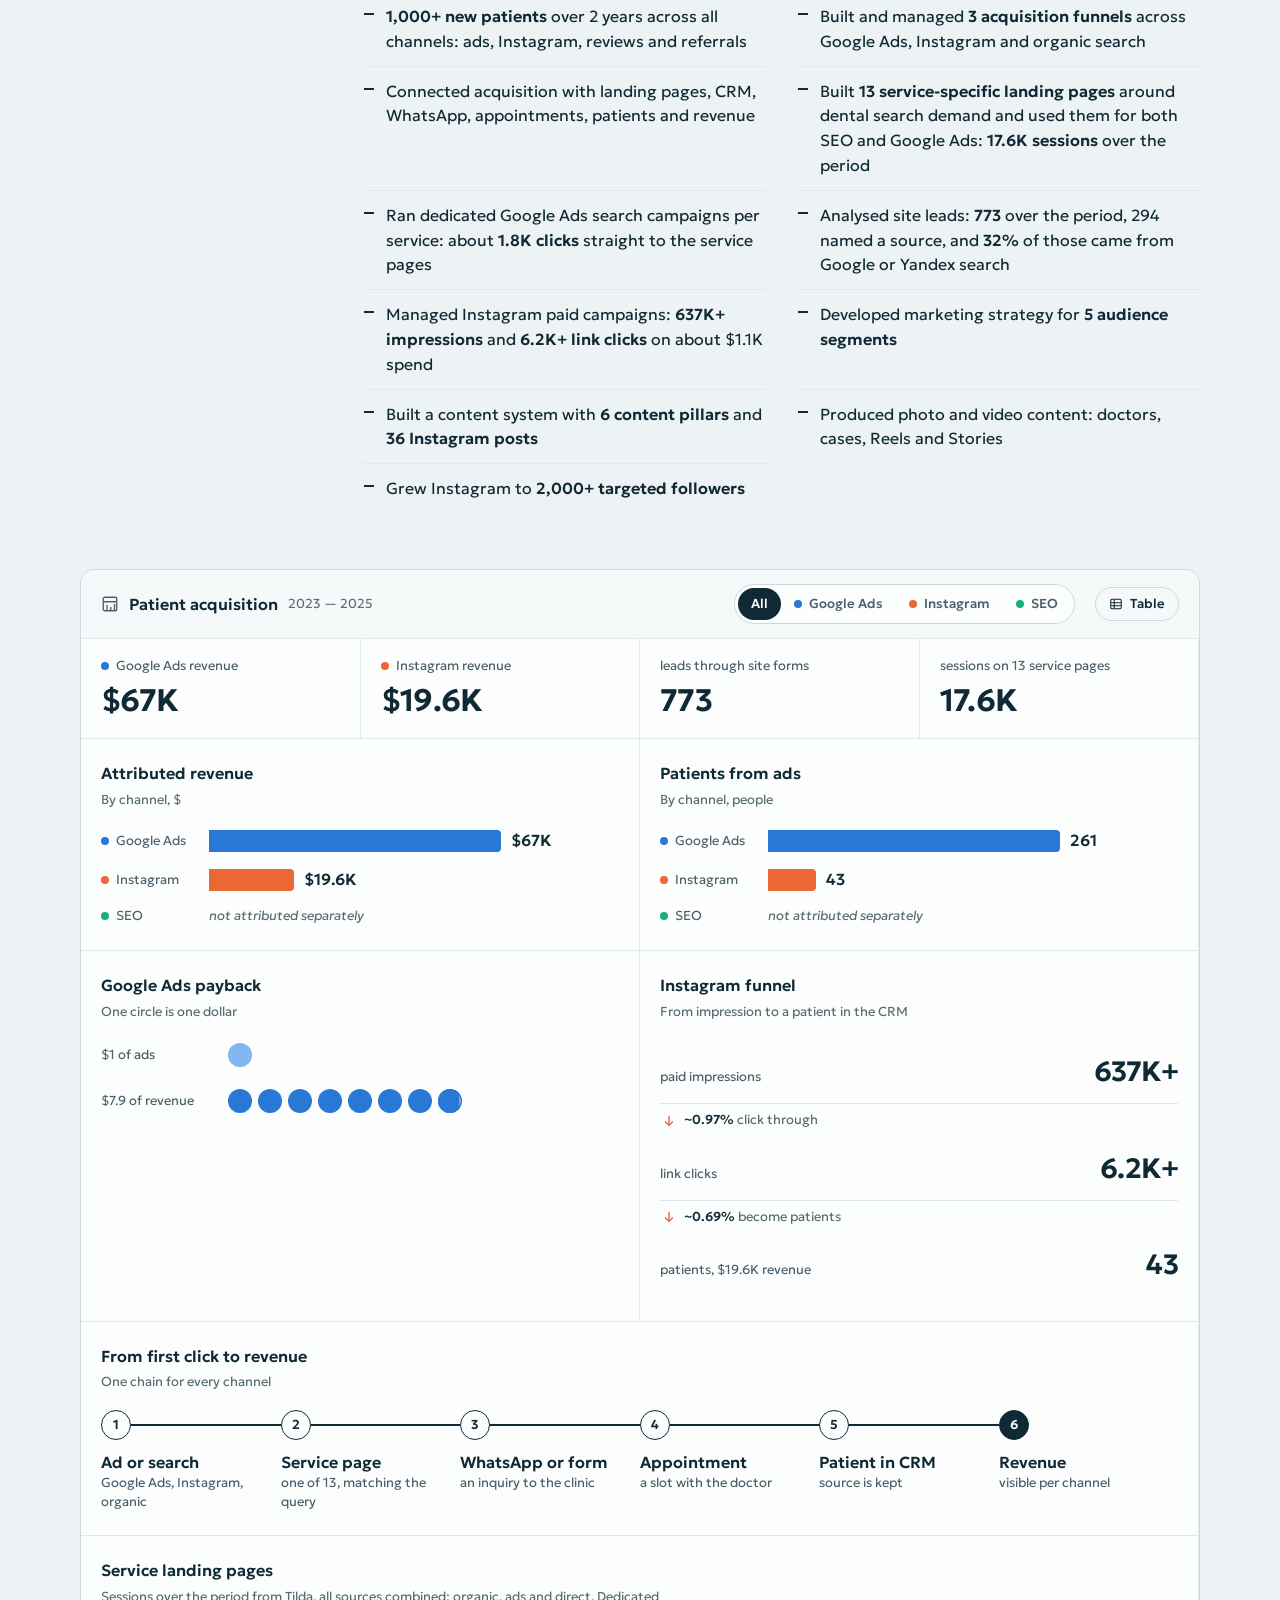
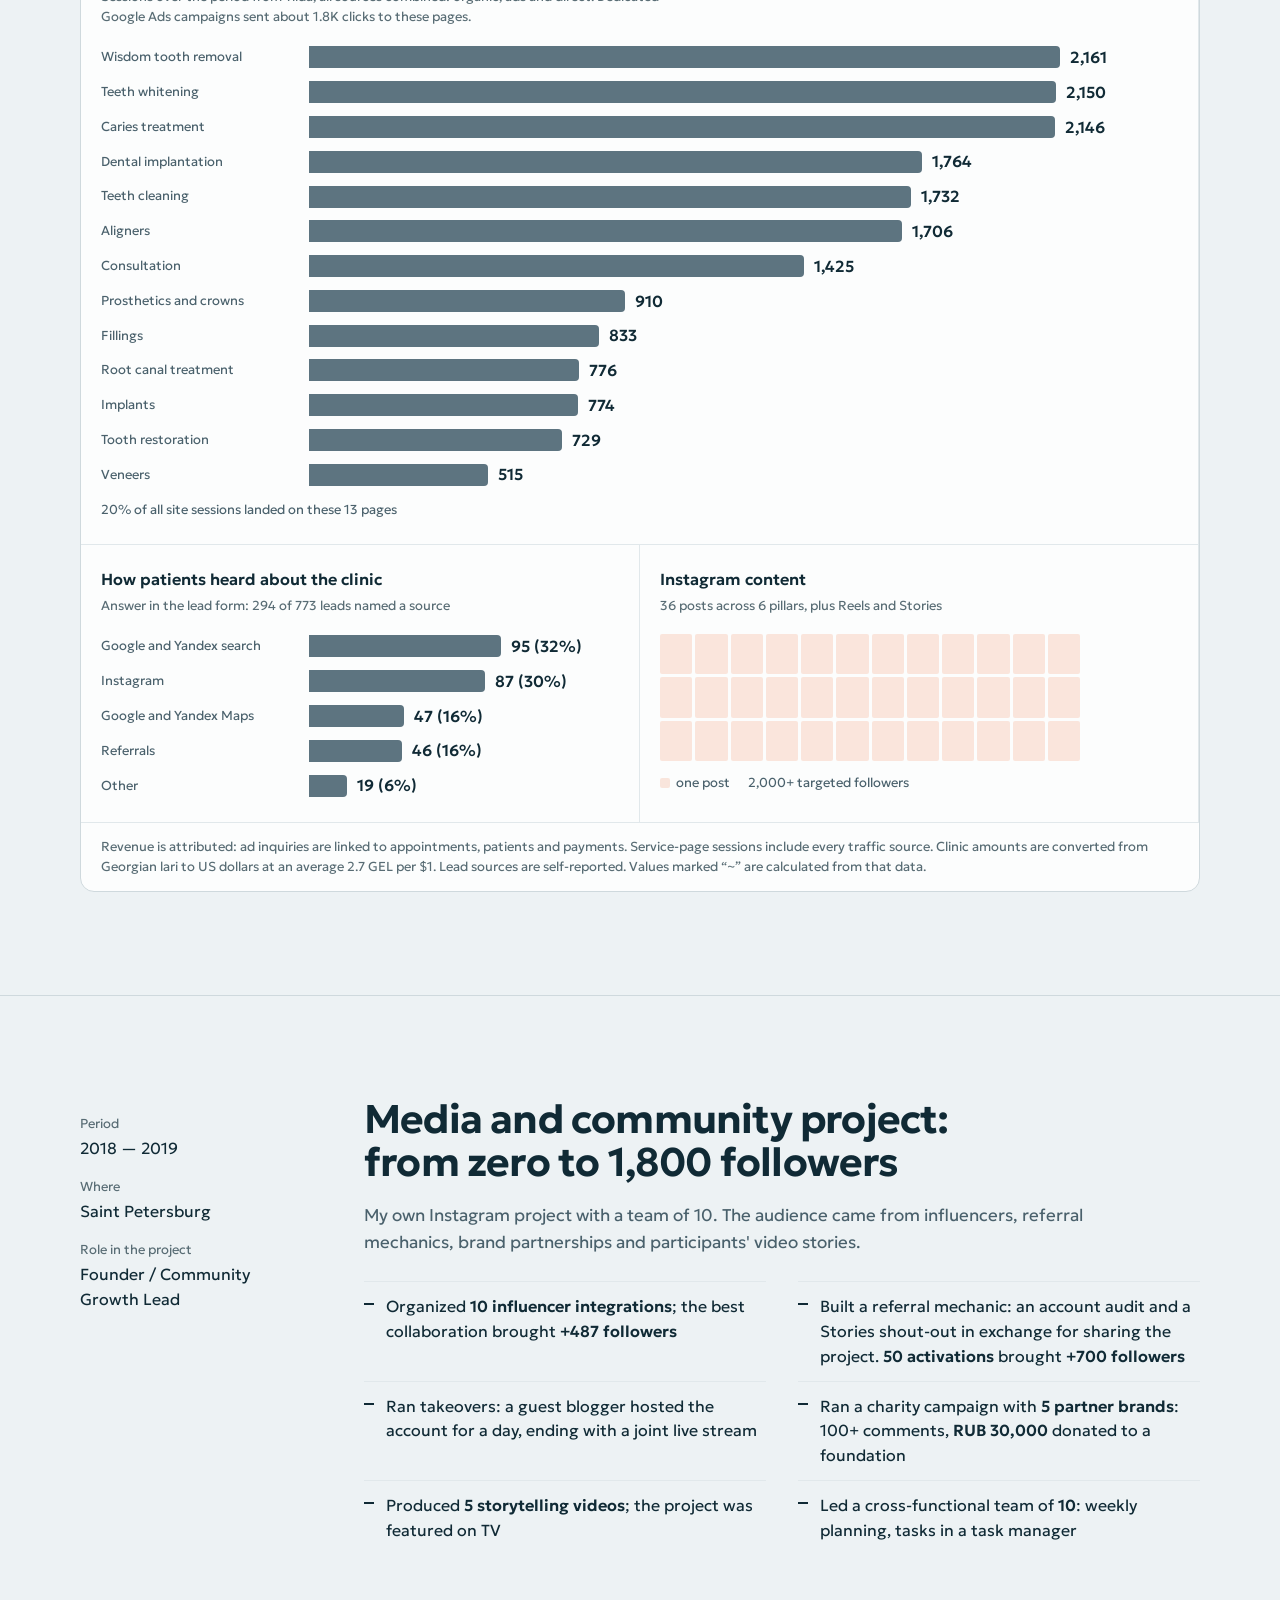
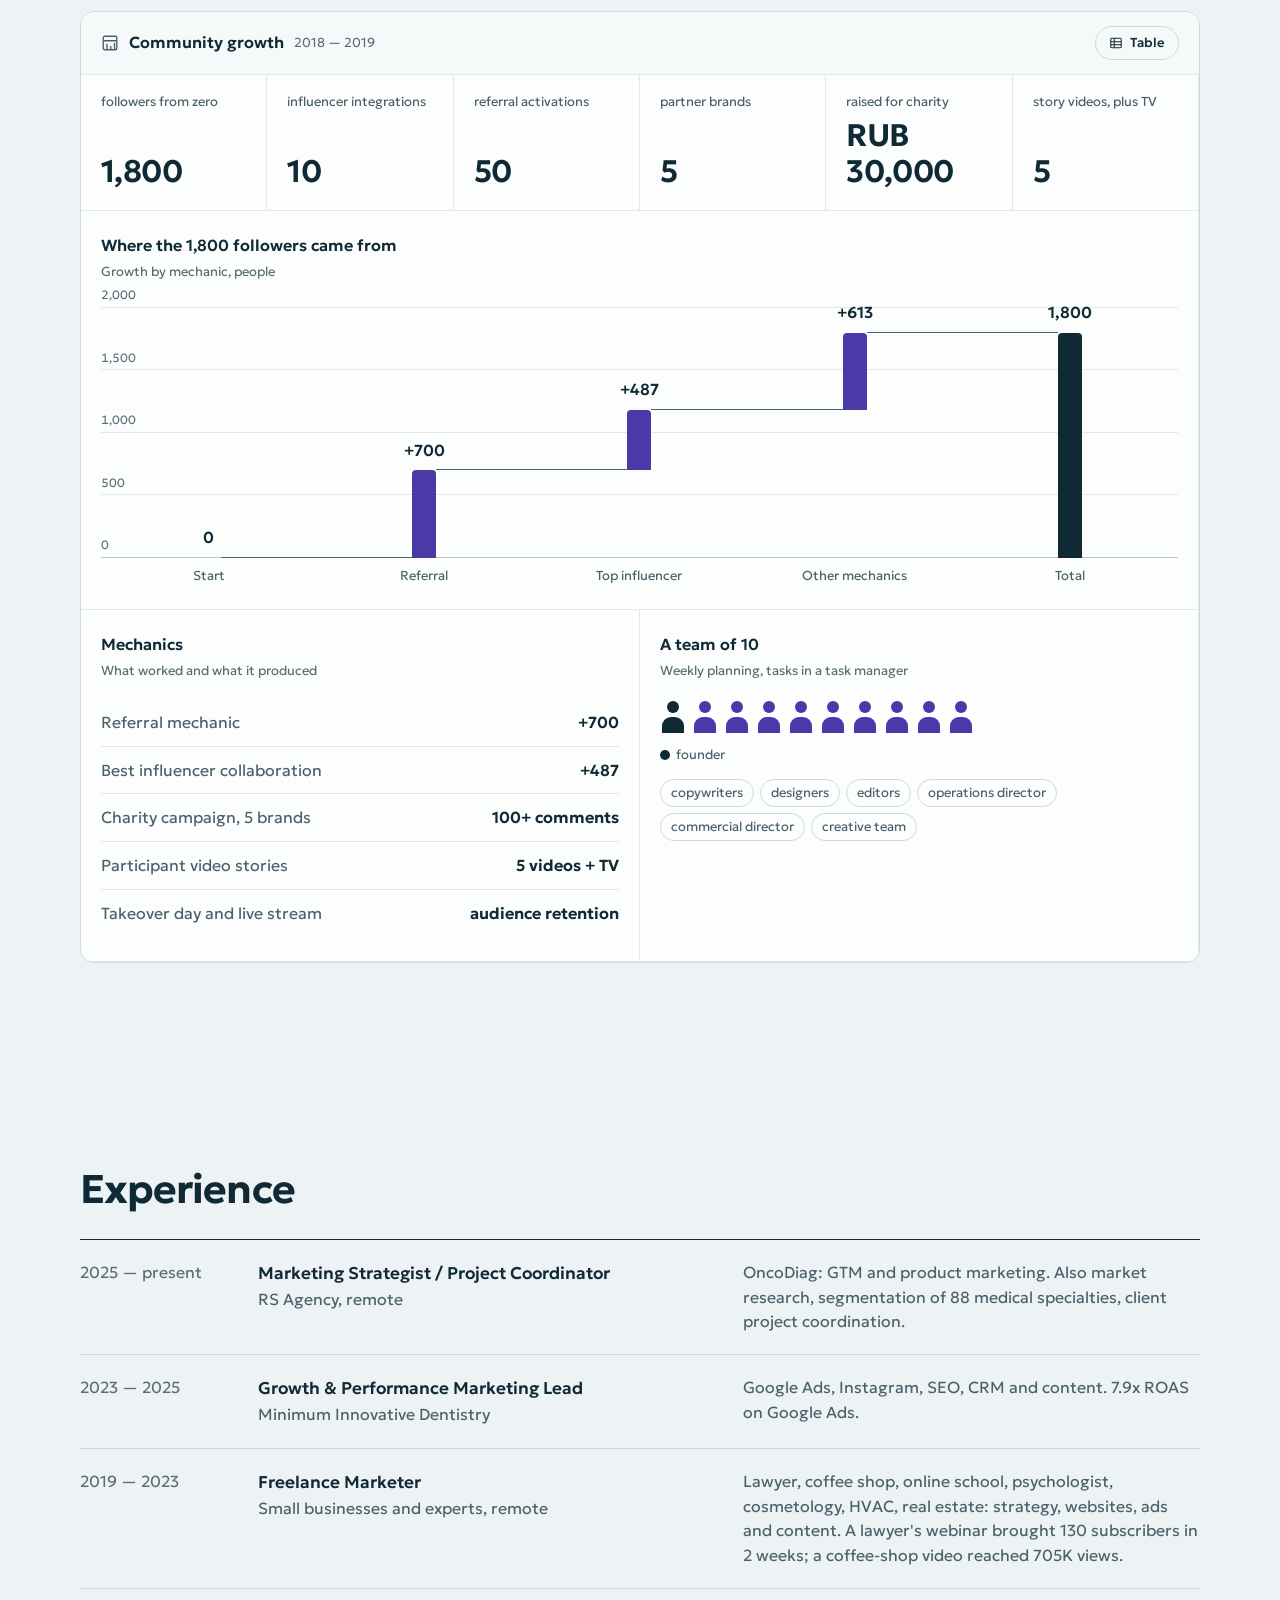
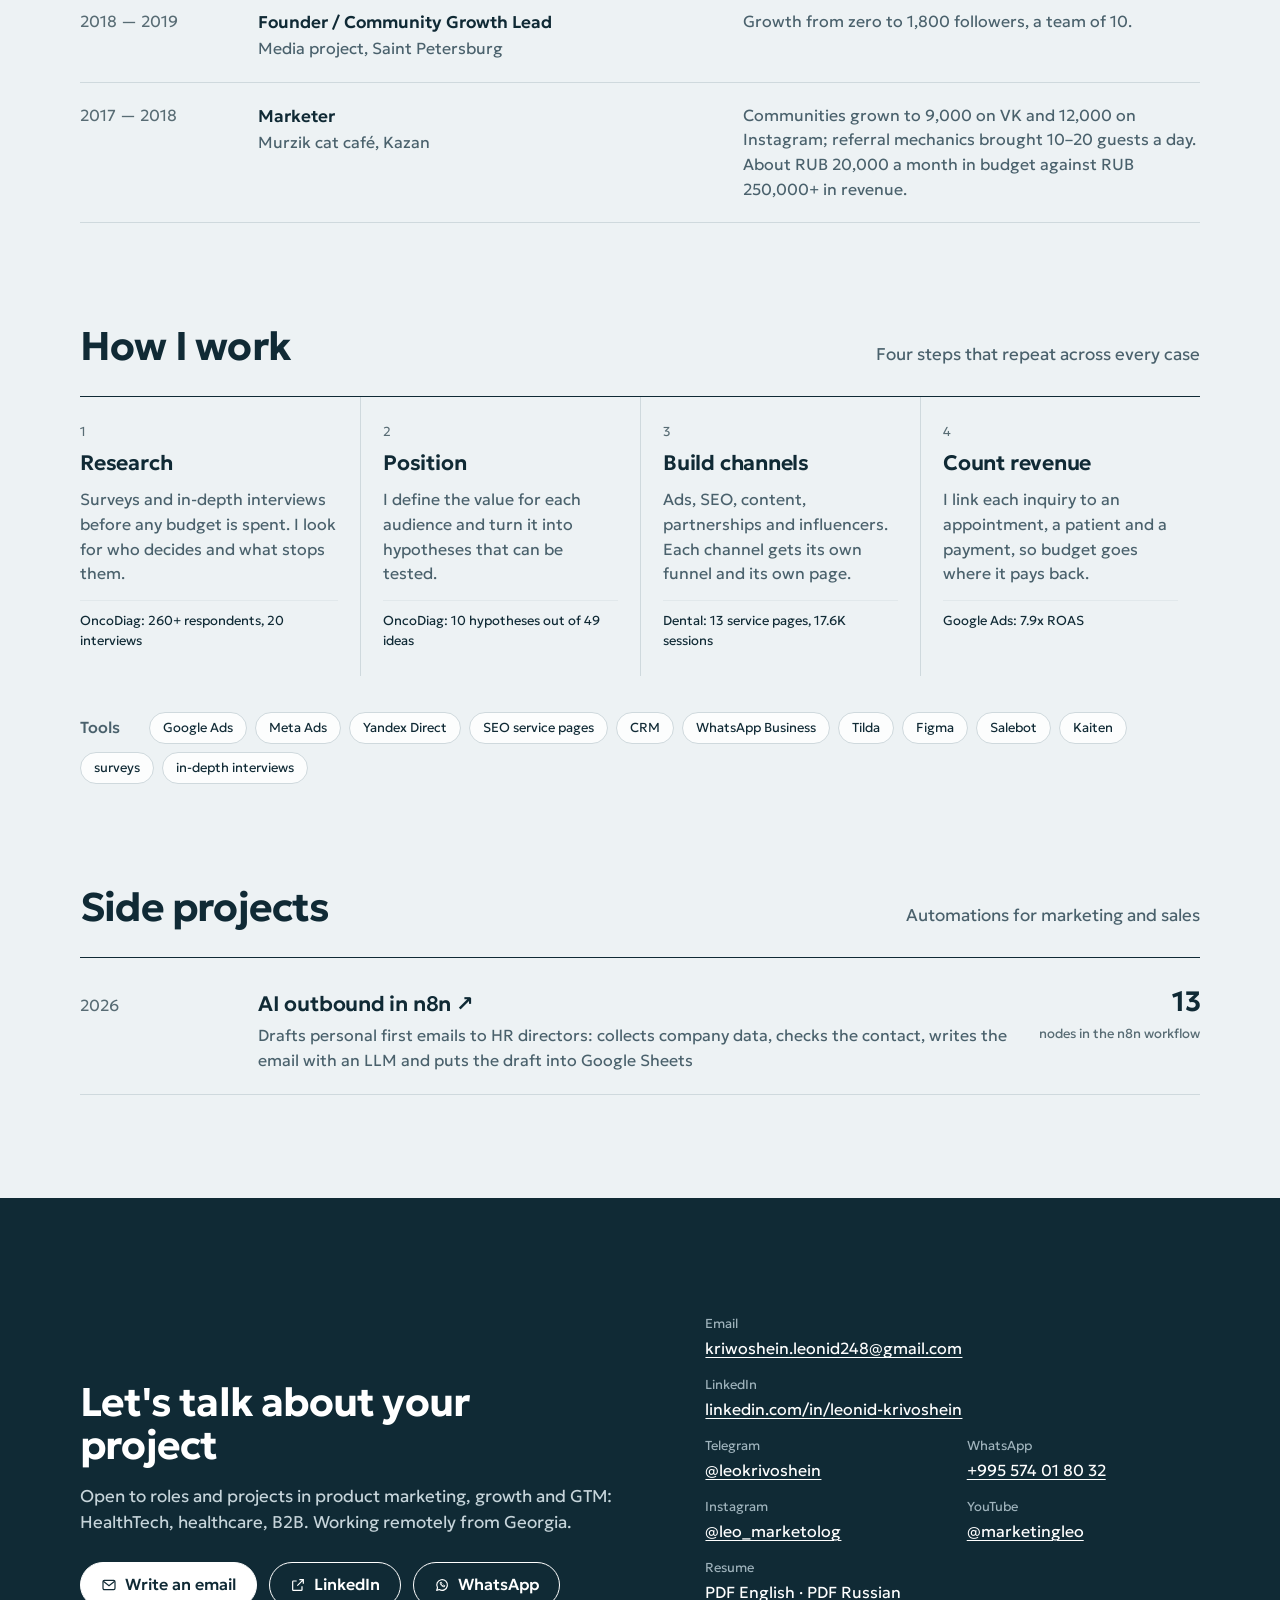
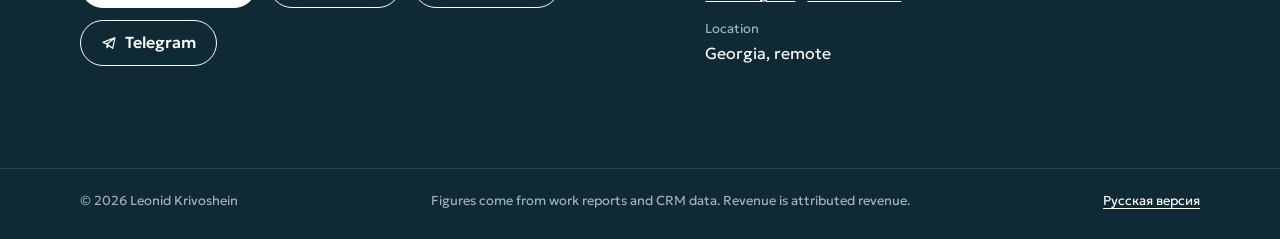
==== commit 1a2a5262: "CV and site: Murzik cat café results and links VK 9,000 and Instagram 12,000, referral mechanics (10" ====
--- a/en/index.html
+++ b/en/index.html
@@ -156,7 +156,7 @@
 
 <section class="section" id="experience"><div class="wrap">
   <div class="section-head"><h2>Experience</h2></div>
-  <ol class="exp"><li><span class="exp-years">2025 — present</span><span><span class="exp-role">Marketing Strategist / Project Coordinator</span><br><span class="exp-org">RS Agency, remote</span></span><span class="exp-what">OncoDiag: GTM and product marketing. Also market research, segmentation of 88 medical specialties, client project coordination.</span></li><li><span class="exp-years">2023 — 2025</span><span><span class="exp-role">Growth &amp; Performance Marketing Lead</span><br><span class="exp-org">Minimum Innovative Dentistry</span></span><span class="exp-what">Google Ads, Instagram, SEO, CRM and content. 7.9x ROAS on Google Ads.</span></li><li><span class="exp-years">2019 — 2023</span><span><span class="exp-role">Freelance Marketer</span><br><span class="exp-org">Small businesses and experts, remote</span></span><span class="exp-what">Lawyer, coffee shop, online school, psychologist, cosmetology, HVAC, real estate: strategy, websites, ads and content. A lawyer&#x27;s webinar brought 130 subscribers in 2 weeks; a coffee-shop video reached 705K views.</span></li><li><span class="exp-years">2018 — 2019</span><span><span class="exp-role">Founder / Community Growth Lead</span><br><span class="exp-org">Media project, Saint Petersburg</span></span><span class="exp-what">Growth from zero to 1,800 followers, a team of 10.</span></li><li><span class="exp-years">2017 — 2018</span><span><span class="exp-role">Marketer</span><br><span class="exp-org">Murzik cat café, Kazan</span></span><span class="exp-what">VK: content, application form and booking in the group, targeted ads; Instagram; a repost-based mechanic to rehome the cats.</span></li></ol>
+  <ol class="exp"><li><span class="exp-years">2025 — present</span><span><span class="exp-role">Marketing Strategist / Project Coordinator</span><br><span class="exp-org">RS Agency, remote</span></span><span class="exp-what">OncoDiag: GTM and product marketing. Also market research, segmentation of 88 medical specialties, client project coordination.</span></li><li><span class="exp-years">2023 — 2025</span><span><span class="exp-role">Growth &amp; Performance Marketing Lead</span><br><span class="exp-org">Minimum Innovative Dentistry</span></span><span class="exp-what">Google Ads, Instagram, SEO, CRM and content. 7.9x ROAS on Google Ads.</span></li><li><span class="exp-years">2019 — 2023</span><span><span class="exp-role">Freelance Marketer</span><br><span class="exp-org">Small businesses and experts, remote</span></span><span class="exp-what">Lawyer, coffee shop, online school, psychologist, cosmetology, HVAC, real estate: strategy, websites, ads and content. A lawyer&#x27;s webinar brought 130 subscribers in 2 weeks; a coffee-shop video reached 705K views.</span></li><li><span class="exp-years">2018 — 2019</span><span><span class="exp-role">Founder / Community Growth Lead</span><br><span class="exp-org">Media project, Saint Petersburg</span></span><span class="exp-what">Growth from zero to 1,800 followers, a team of 10.</span></li><li><span class="exp-years">2017 — 2018</span><span><span class="exp-role">Marketer</span><br><span class="exp-org">Murzik cat café, Kazan</span></span><span class="exp-what">Communities grown to 9,000 on VK and 12,000 on Instagram; referral mechanics brought 10–20 guests a day. About RUB 20,000 a month in budget against RUB 250,000+ in revenue.</span></li></ol>
 </div></section>
 
 <section class="section" id="approach" style="padding-top:0"><div class="wrap">
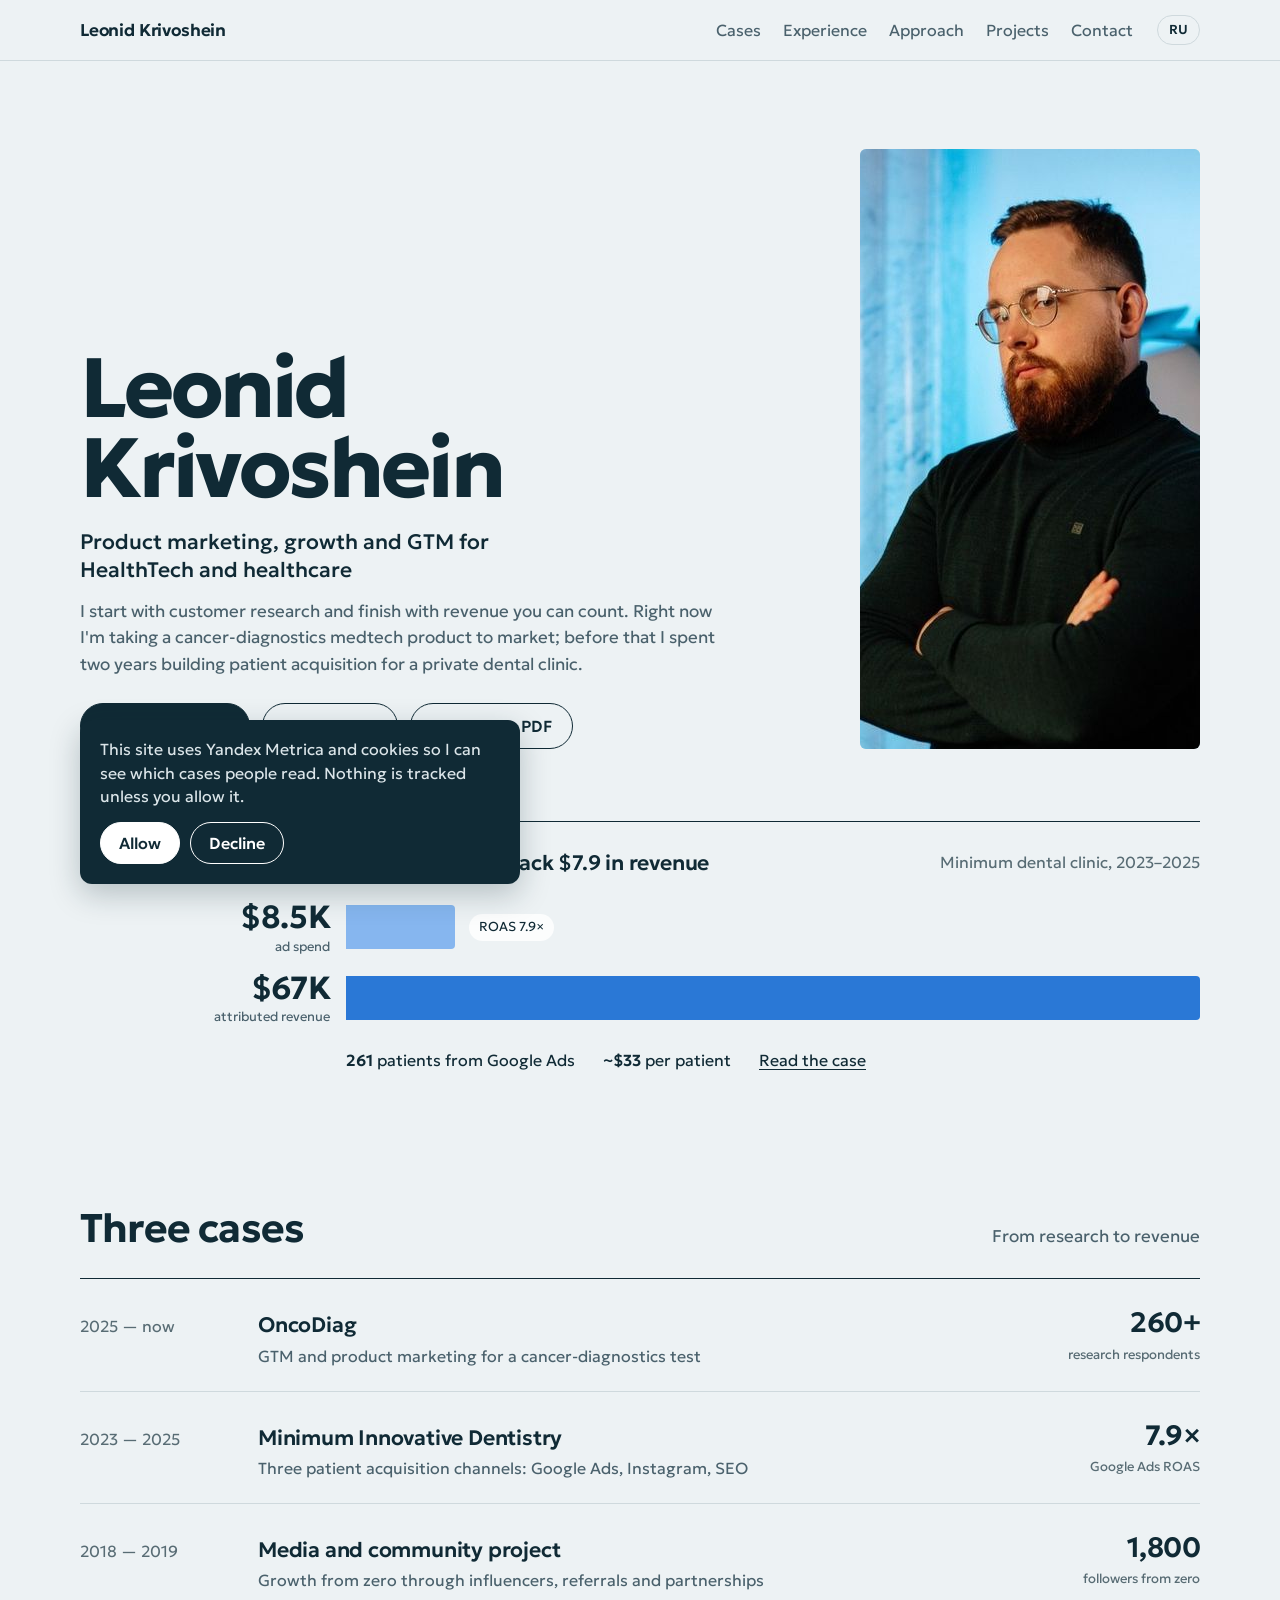
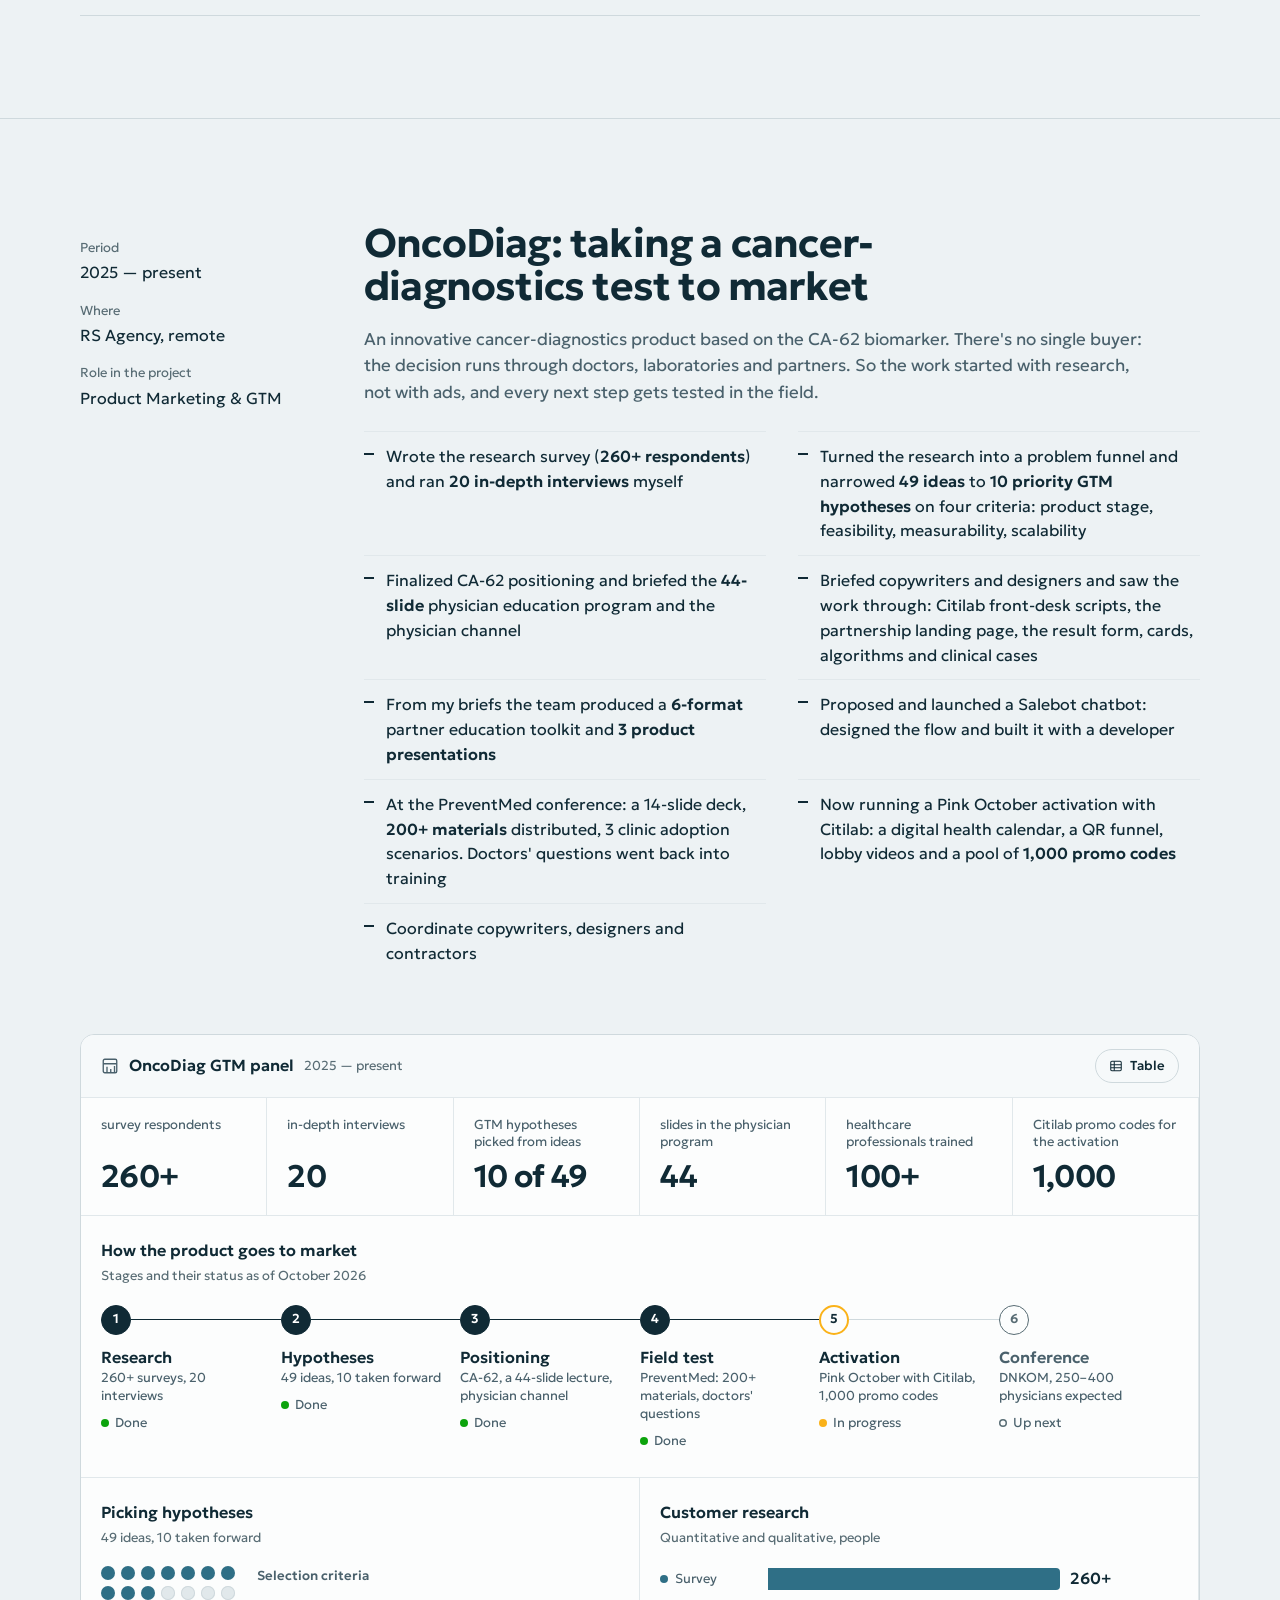
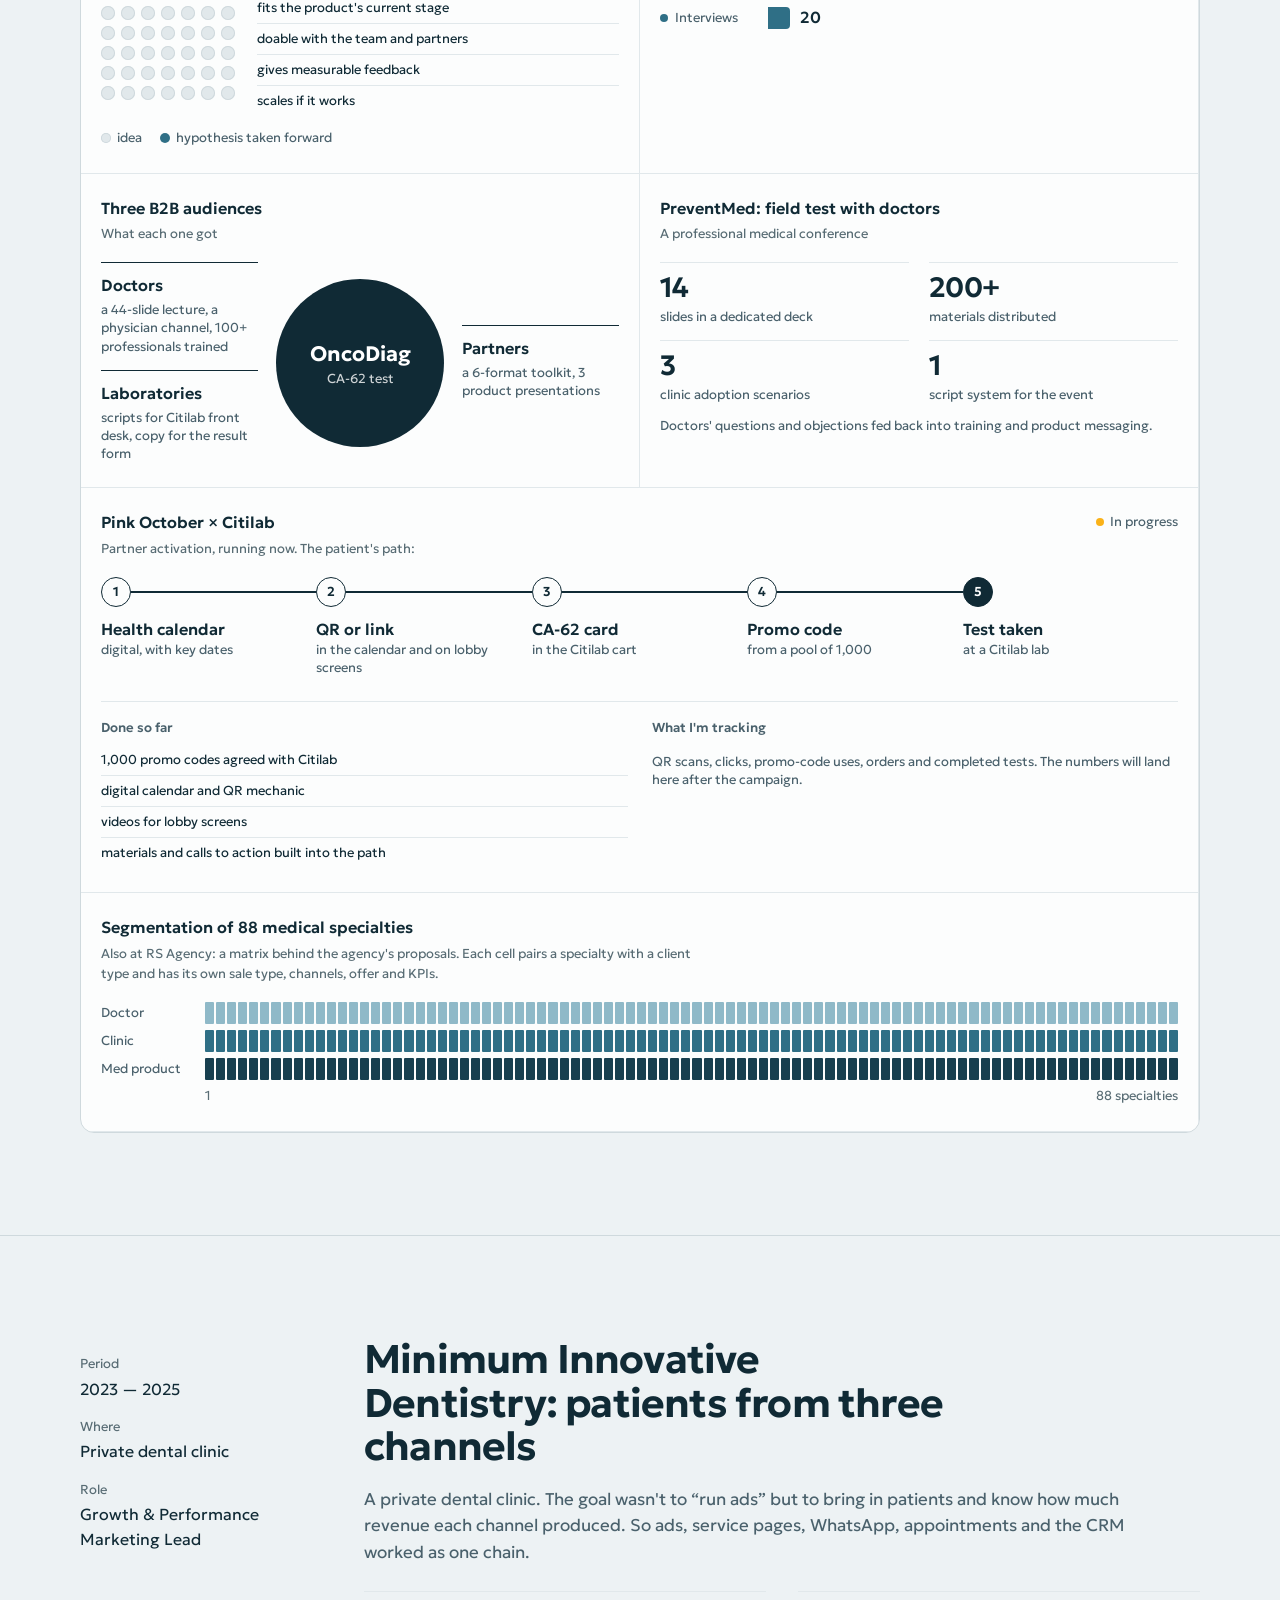
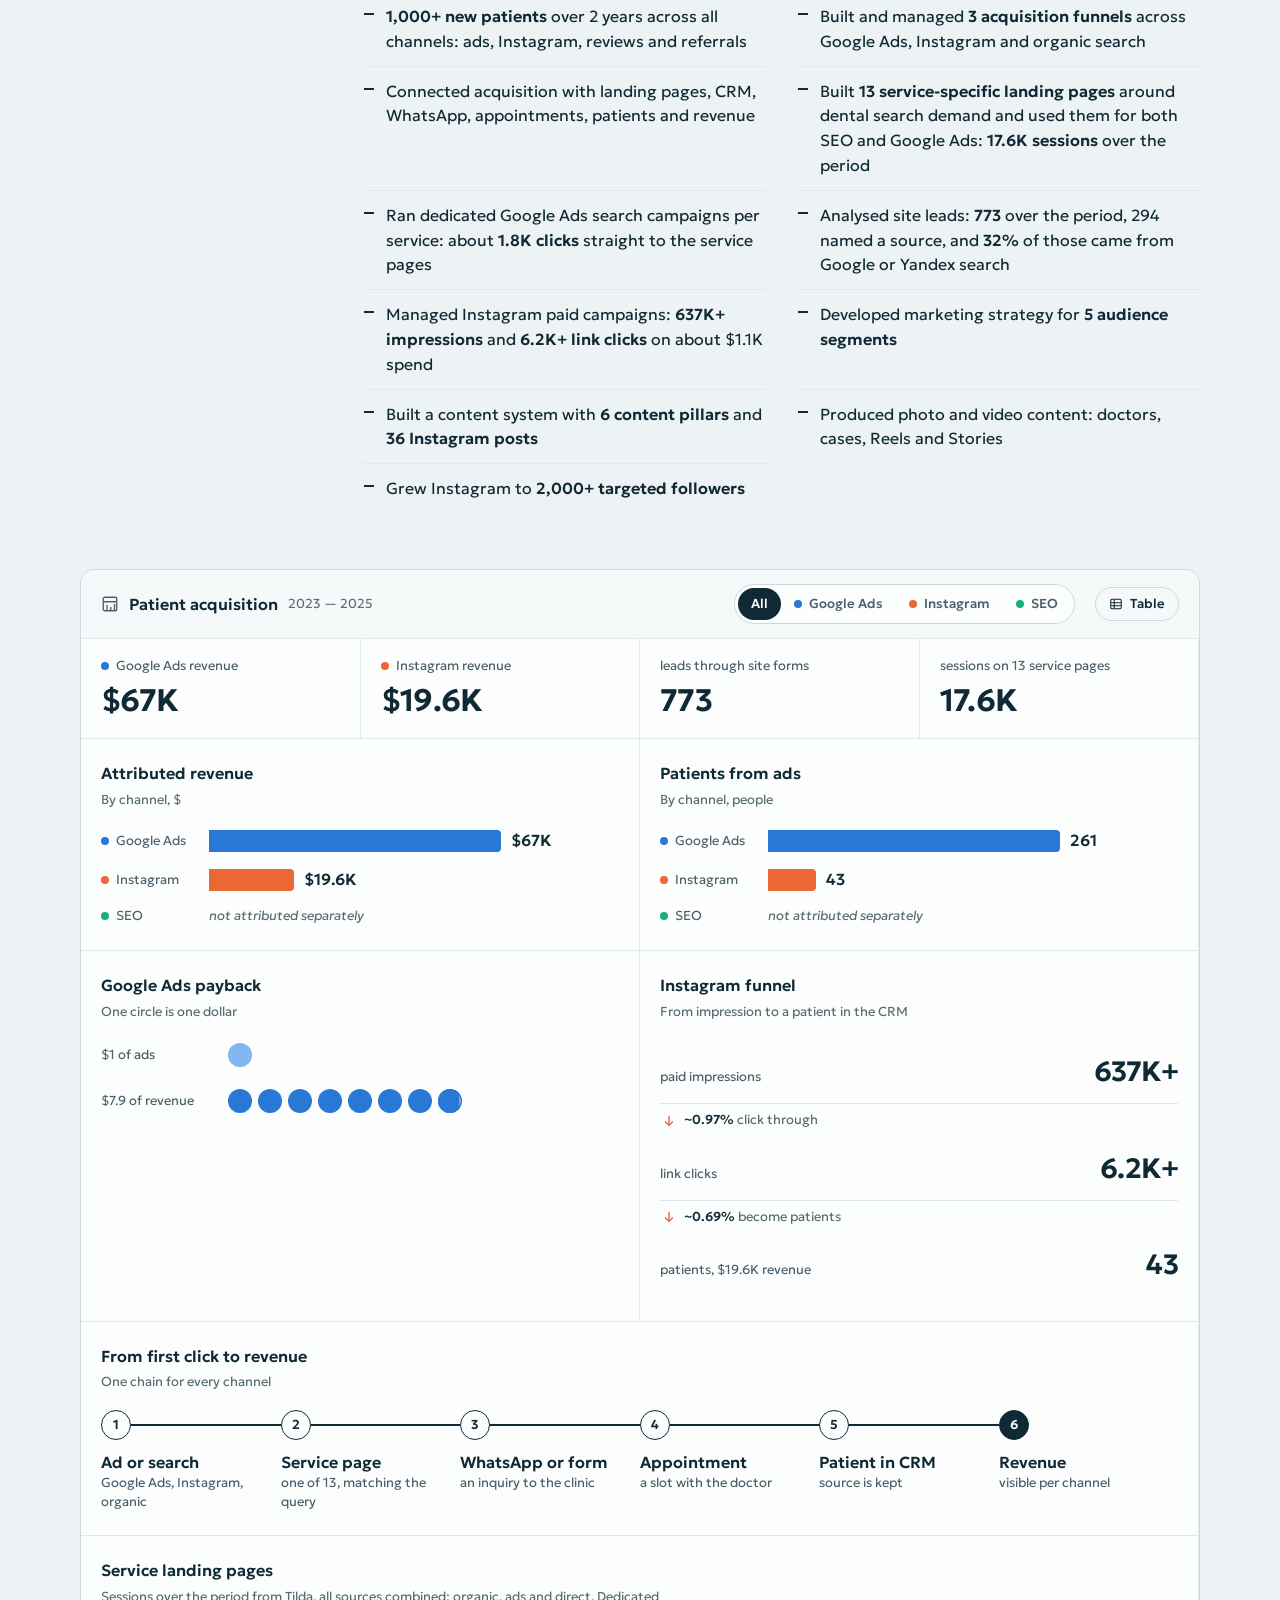
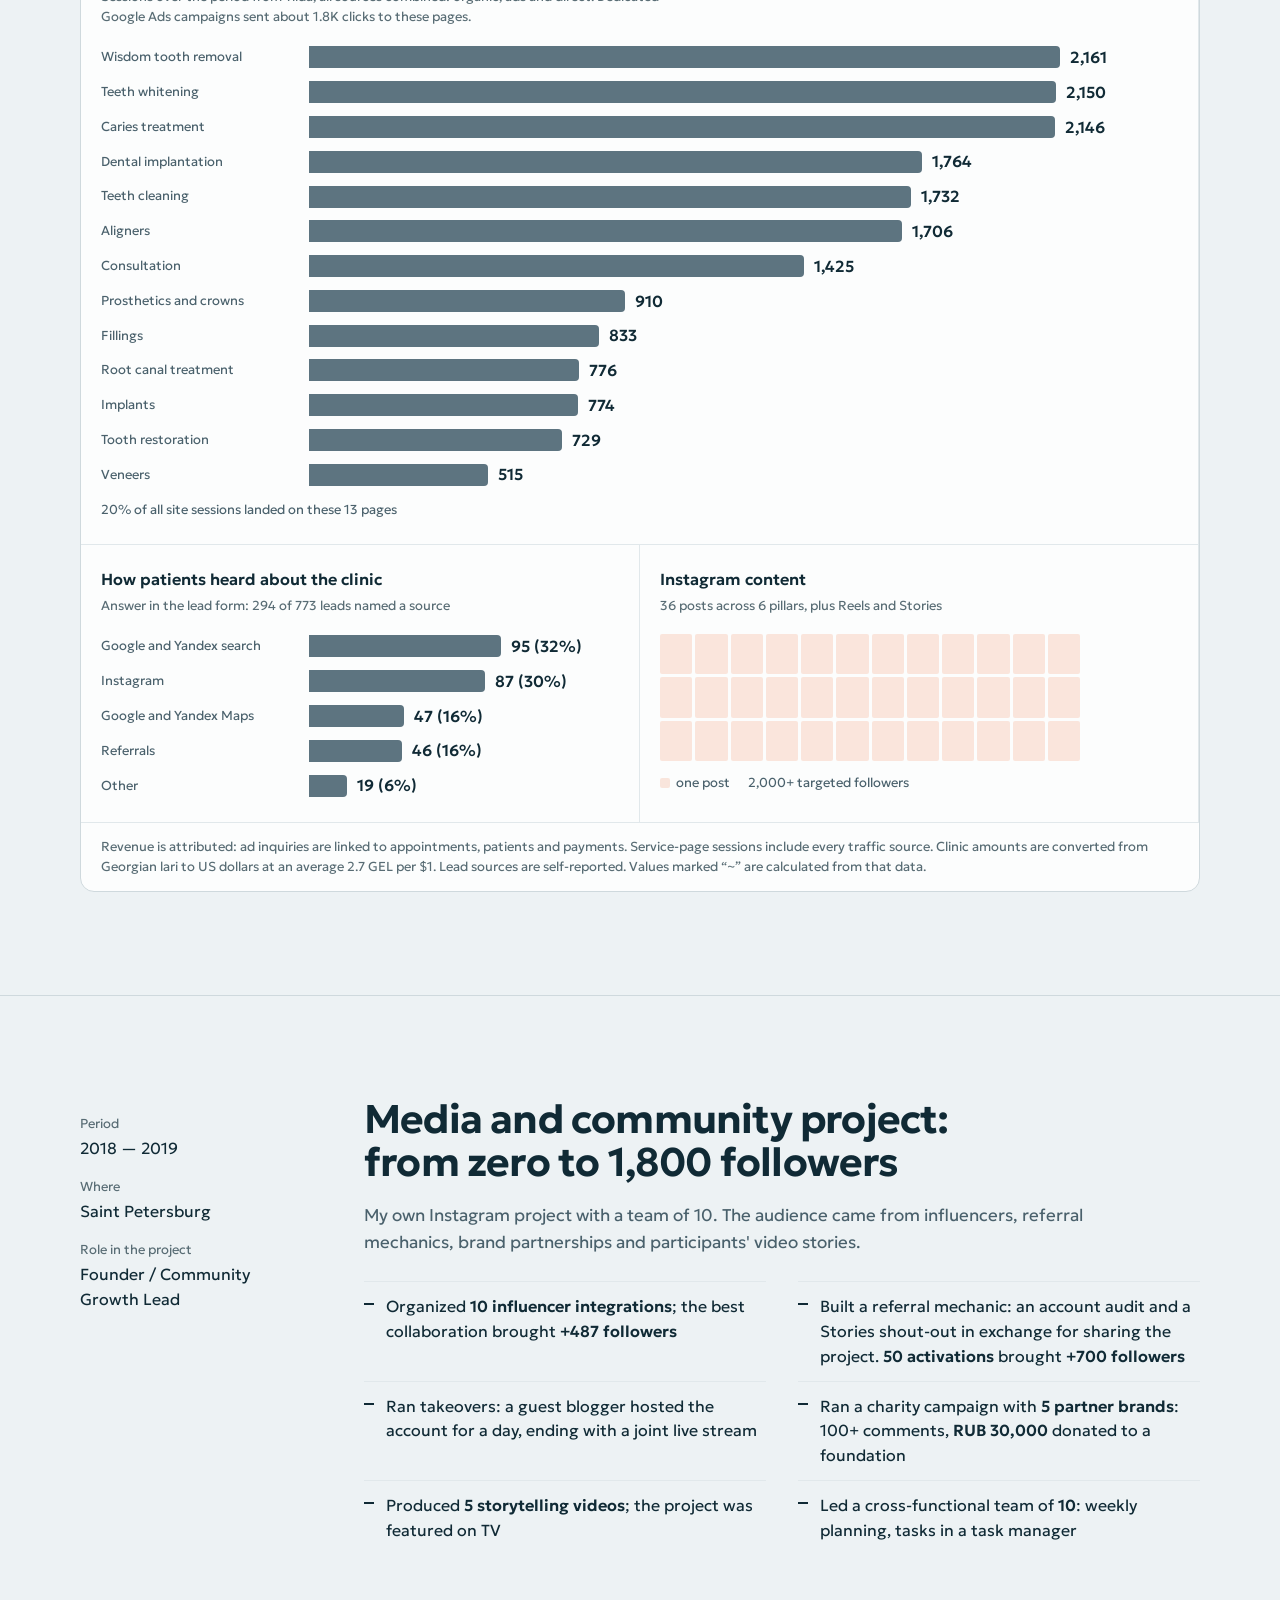
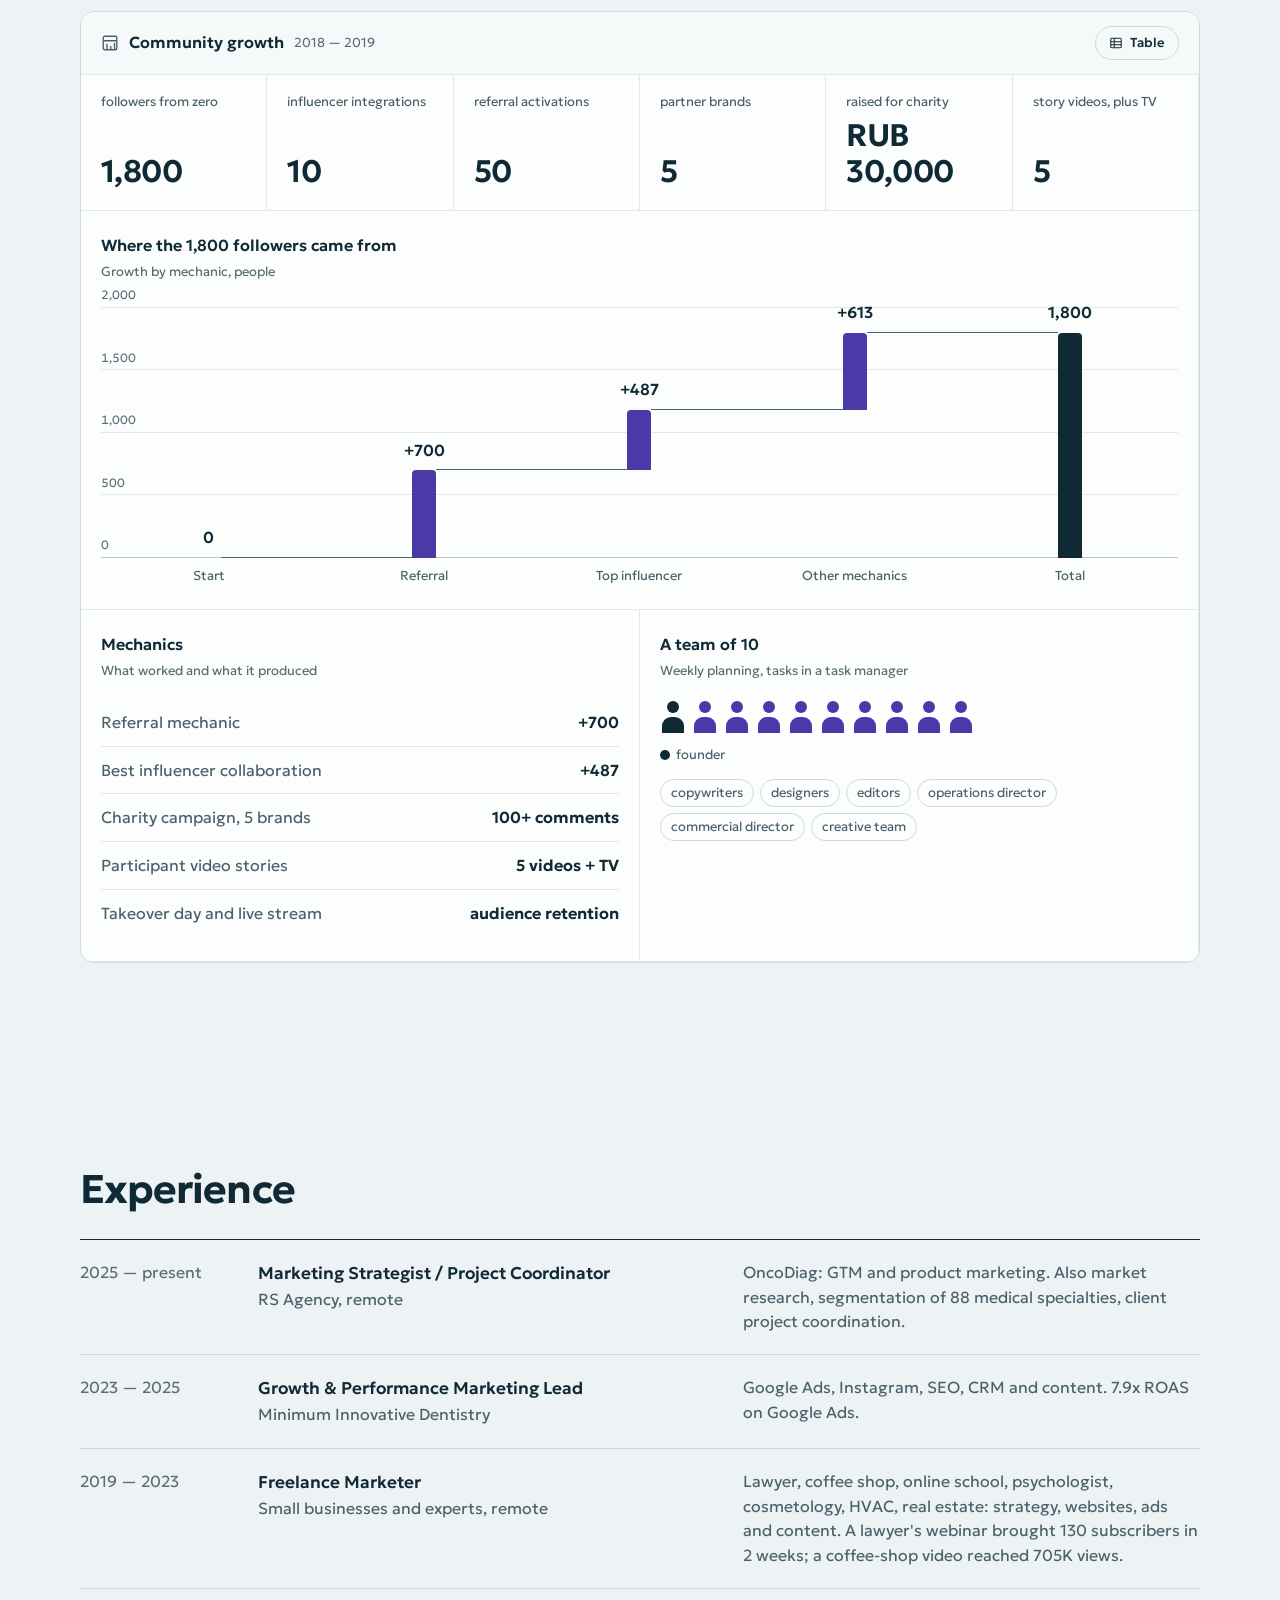
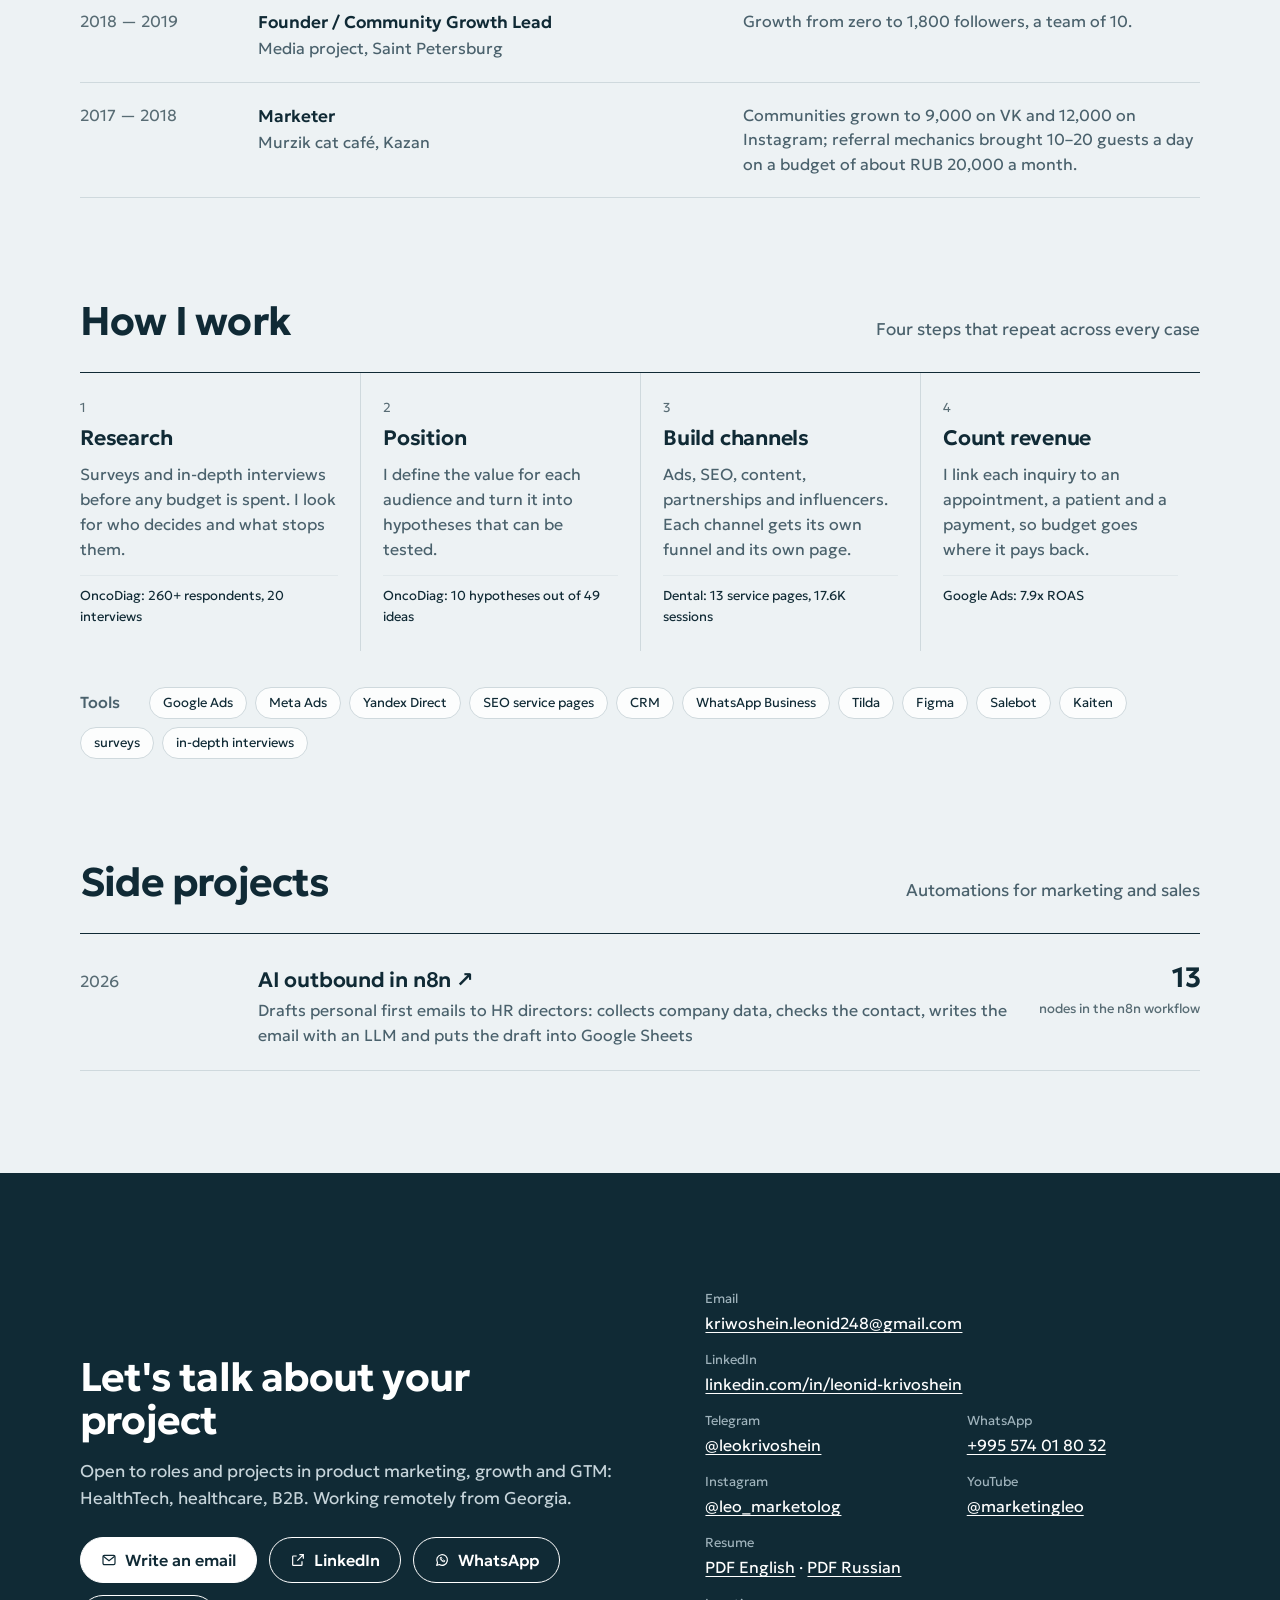
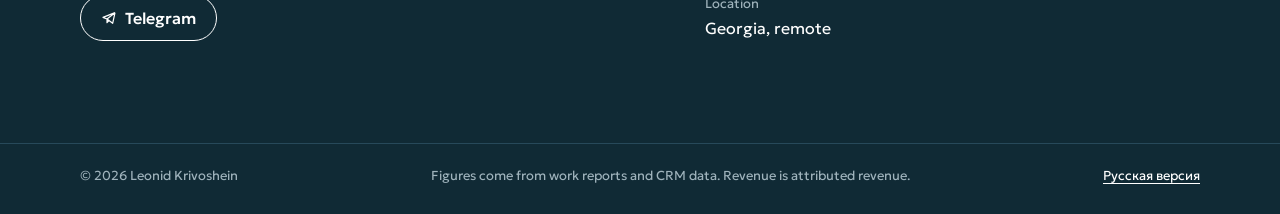
==== commit 822aca1f: "CV and site: drop café revenue figures, keep one Instagram link Co-Authored-By: Claude Opus 5.5 <nor" ====
--- a/en/index.html
+++ b/en/index.html
@@ -156,7 +156,7 @@
 
 <section class="section" id="experience"><div class="wrap">
   <div class="section-head"><h2>Experience</h2></div>
-  <ol class="exp"><li><span class="exp-years">2025 — present</span><span><span class="exp-role">Marketing Strategist / Project Coordinator</span><br><span class="exp-org">RS Agency, remote</span></span><span class="exp-what">OncoDiag: GTM and product marketing. Also market research, segmentation of 88 medical specialties, client project coordination.</span></li><li><span class="exp-years">2023 — 2025</span><span><span class="exp-role">Growth &amp; Performance Marketing Lead</span><br><span class="exp-org">Minimum Innovative Dentistry</span></span><span class="exp-what">Google Ads, Instagram, SEO, CRM and content. 7.9x ROAS on Google Ads.</span></li><li><span class="exp-years">2019 — 2023</span><span><span class="exp-role">Freelance Marketer</span><br><span class="exp-org">Small businesses and experts, remote</span></span><span class="exp-what">Lawyer, coffee shop, online school, psychologist, cosmetology, HVAC, real estate: strategy, websites, ads and content. A lawyer&#x27;s webinar brought 130 subscribers in 2 weeks; a coffee-shop video reached 705K views.</span></li><li><span class="exp-years">2018 — 2019</span><span><span class="exp-role">Founder / Community Growth Lead</span><br><span class="exp-org">Media project, Saint Petersburg</span></span><span class="exp-what">Growth from zero to 1,800 followers, a team of 10.</span></li><li><span class="exp-years">2017 — 2018</span><span><span class="exp-role">Marketer</span><br><span class="exp-org">Murzik cat café, Kazan</span></span><span class="exp-what">Communities grown to 9,000 on VK and 12,000 on Instagram; referral mechanics brought 10–20 guests a day. About RUB 20,000 a month in budget against RUB 250,000+ in revenue.</span></li></ol>
+  <ol class="exp"><li><span class="exp-years">2025 — present</span><span><span class="exp-role">Marketing Strategist / Project Coordinator</span><br><span class="exp-org">RS Agency, remote</span></span><span class="exp-what">OncoDiag: GTM and product marketing. Also market research, segmentation of 88 medical specialties, client project coordination.</span></li><li><span class="exp-years">2023 — 2025</span><span><span class="exp-role">Growth &amp; Performance Marketing Lead</span><br><span class="exp-org">Minimum Innovative Dentistry</span></span><span class="exp-what">Google Ads, Instagram, SEO, CRM and content. 7.9x ROAS on Google Ads.</span></li><li><span class="exp-years">2019 — 2023</span><span><span class="exp-role">Freelance Marketer</span><br><span class="exp-org">Small businesses and experts, remote</span></span><span class="exp-what">Lawyer, coffee shop, online school, psychologist, cosmetology, HVAC, real estate: strategy, websites, ads and content. A lawyer&#x27;s webinar brought 130 subscribers in 2 weeks; a coffee-shop video reached 705K views.</span></li><li><span class="exp-years">2018 — 2019</span><span><span class="exp-role">Founder / Community Growth Lead</span><br><span class="exp-org">Media project, Saint Petersburg</span></span><span class="exp-what">Growth from zero to 1,800 followers, a team of 10.</span></li><li><span class="exp-years">2017 — 2018</span><span><span class="exp-role">Marketer</span><br><span class="exp-org">Murzik cat café, Kazan</span></span><span class="exp-what">Communities grown to 9,000 on VK and 12,000 on Instagram; referral mechanics brought 10–20 guests a day on a budget of about RUB 20,000 a month.</span></li></ol>
 </div></section>
 
 <section class="section" id="approach" style="padding-top:0"><div class="wrap">
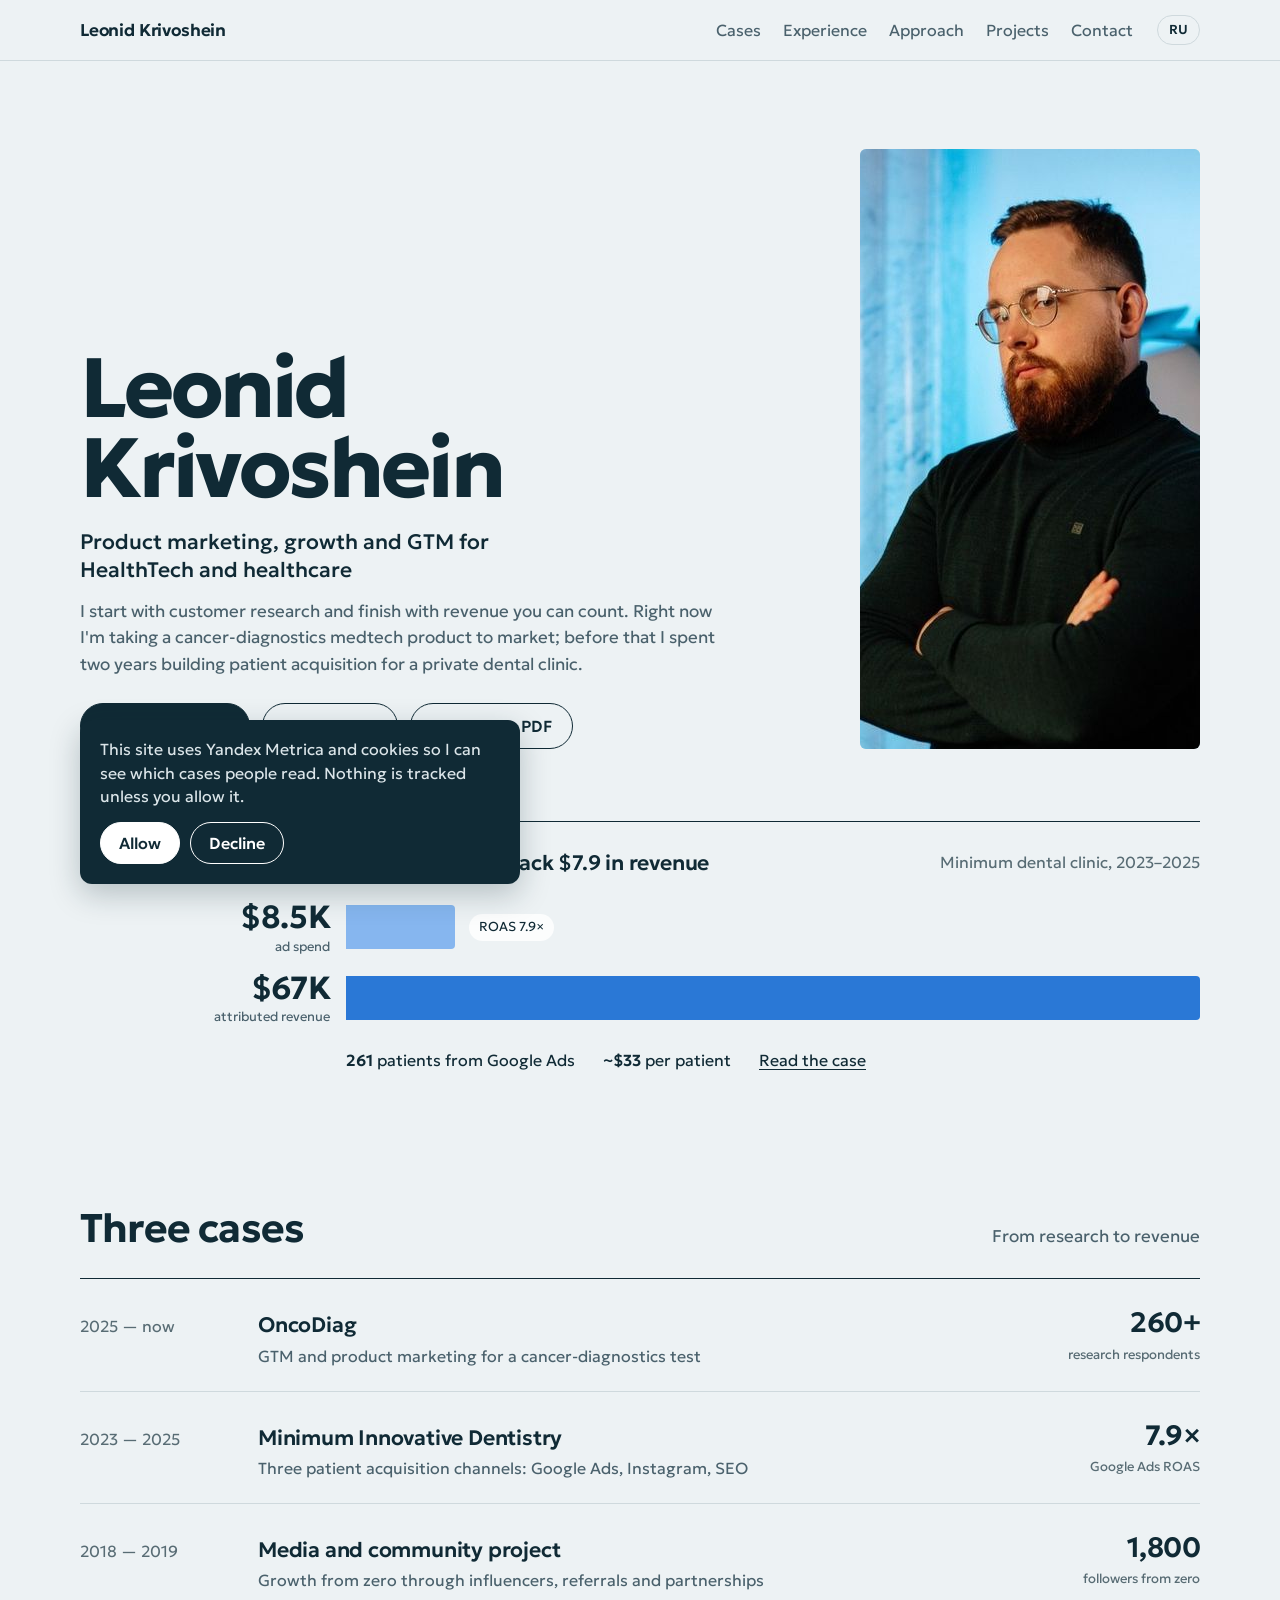
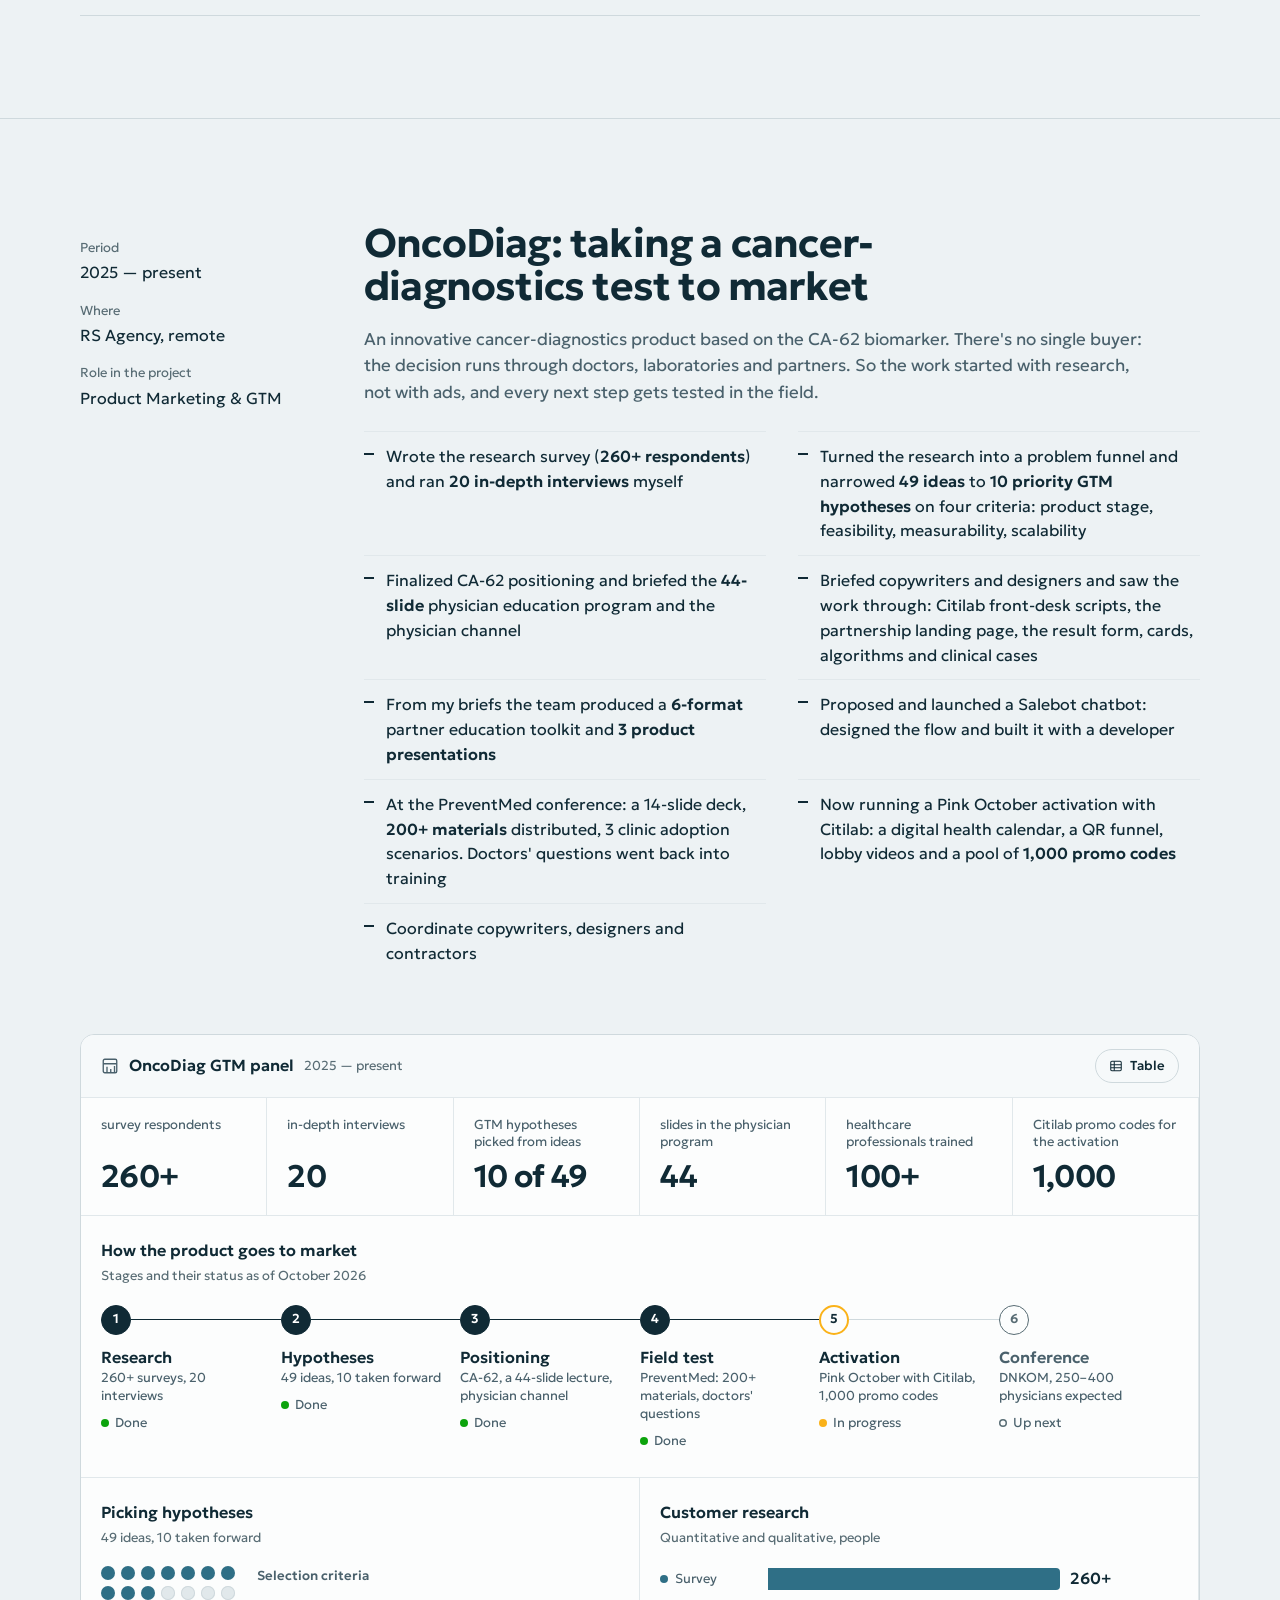
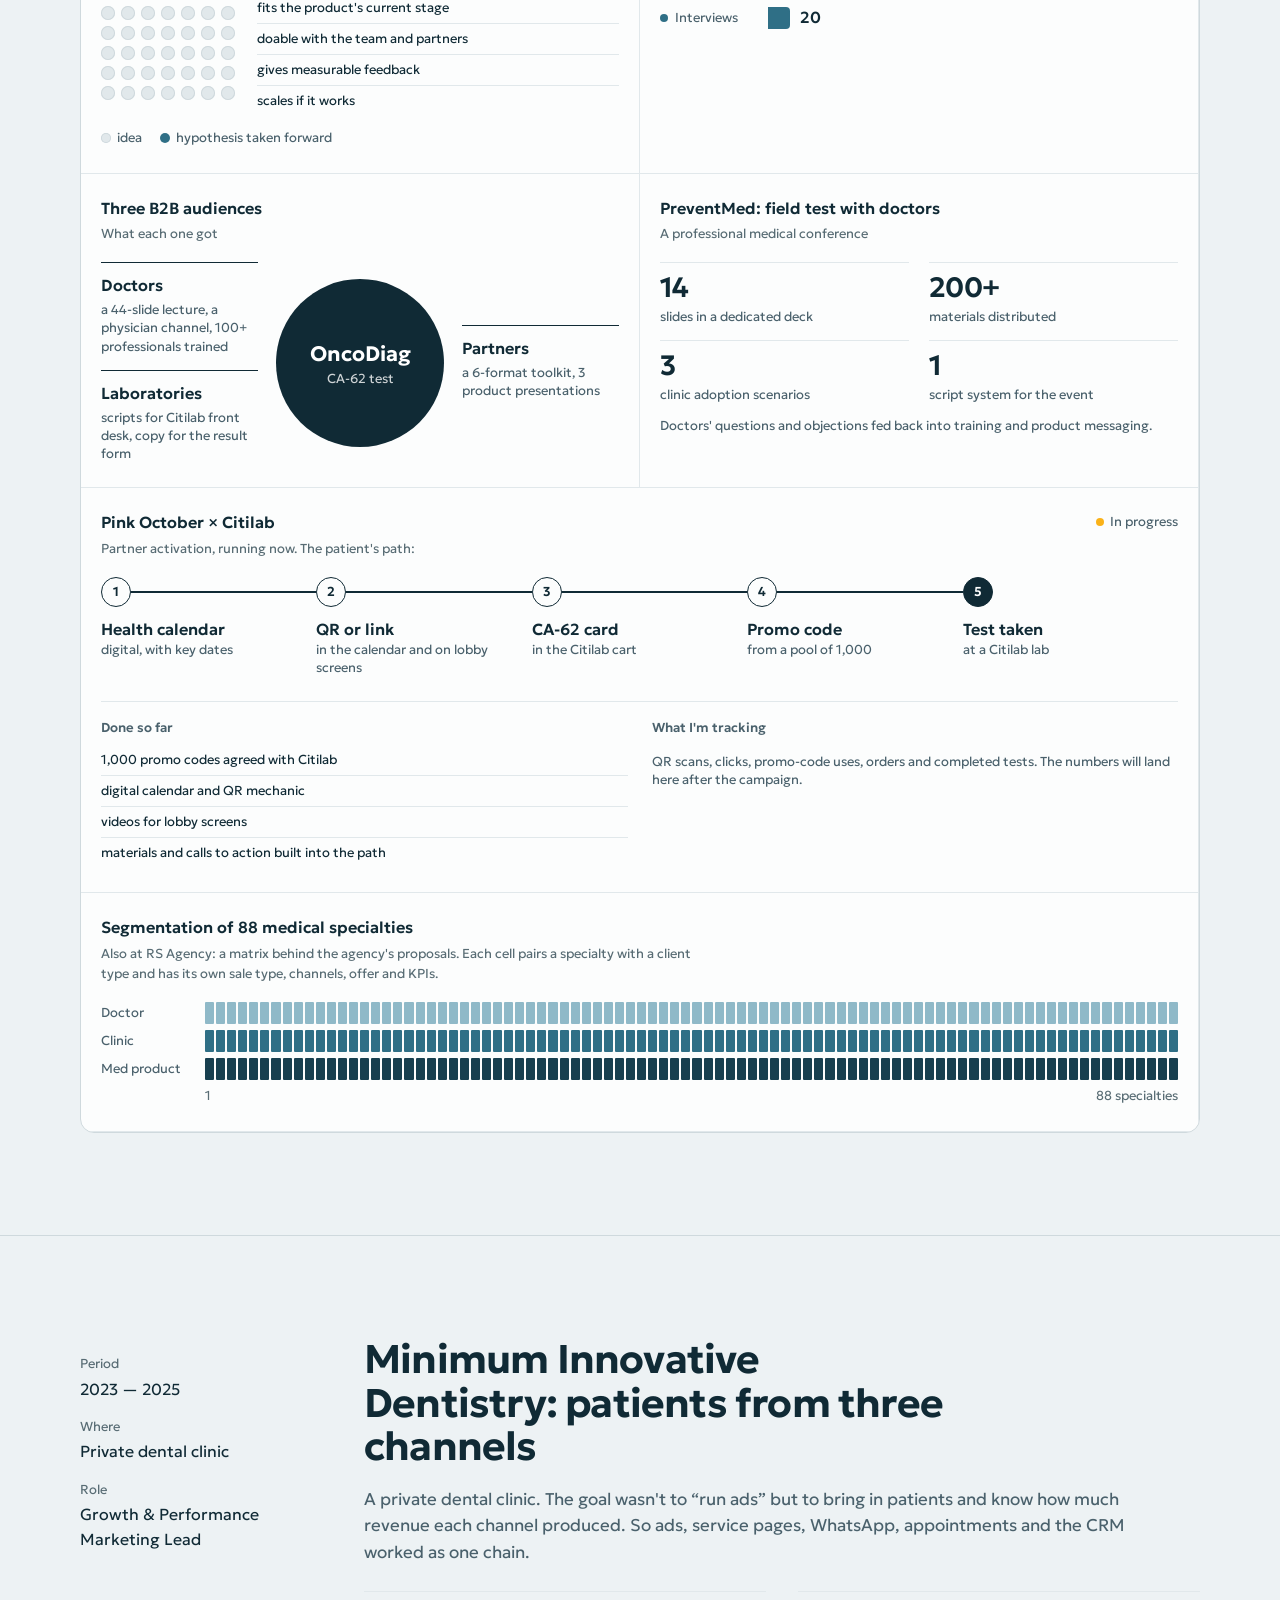
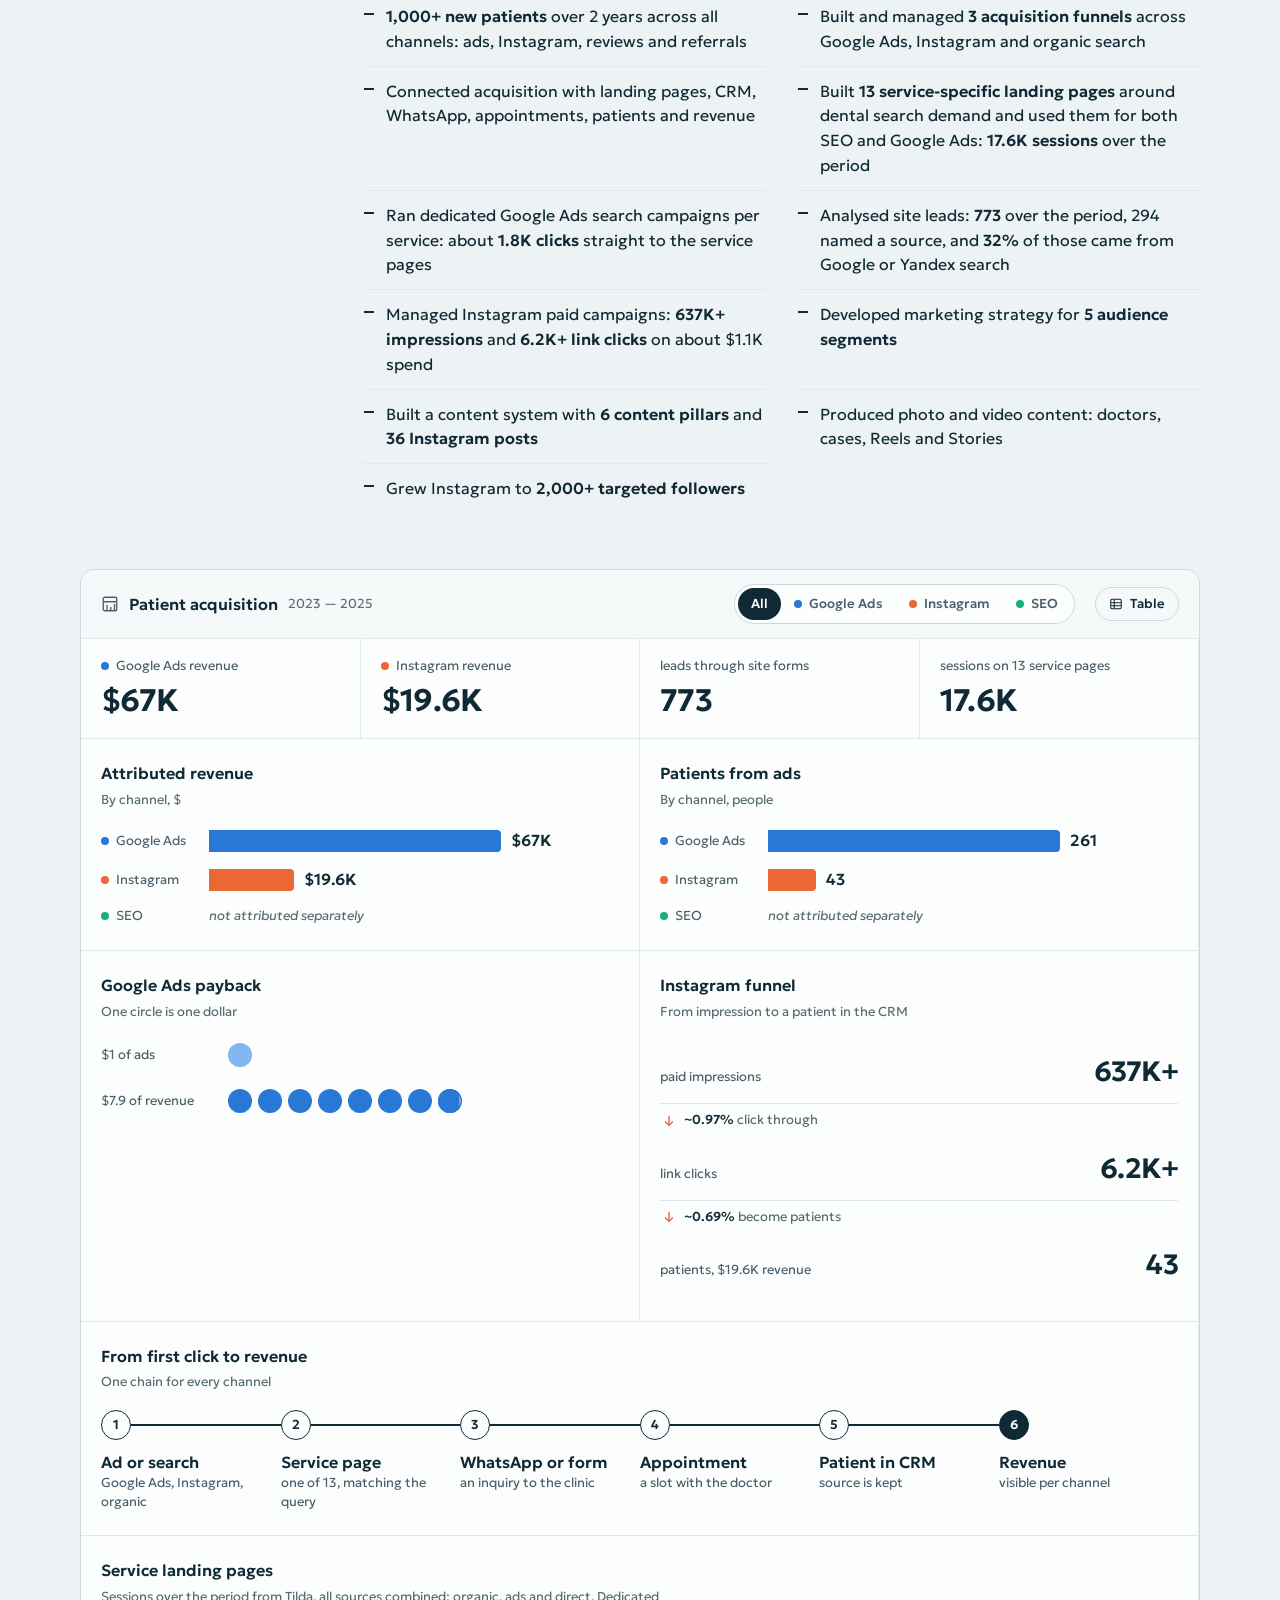
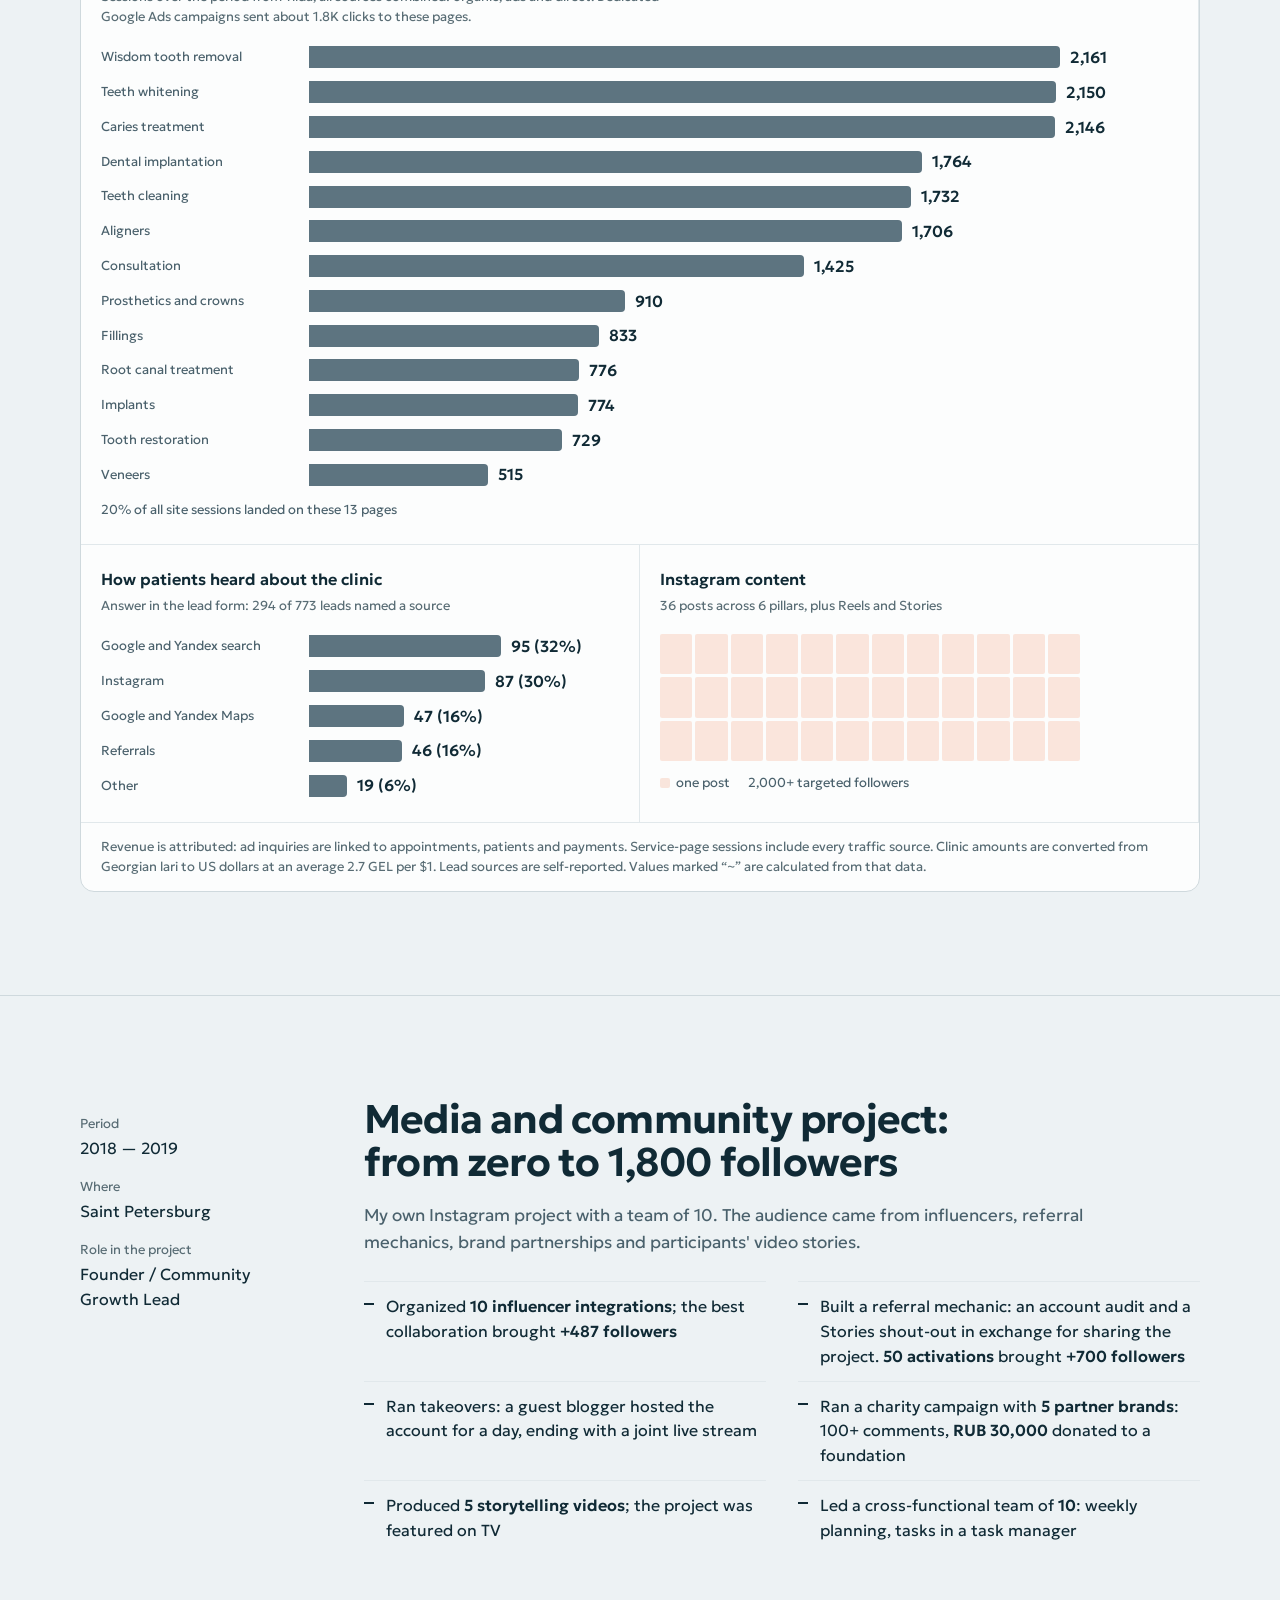
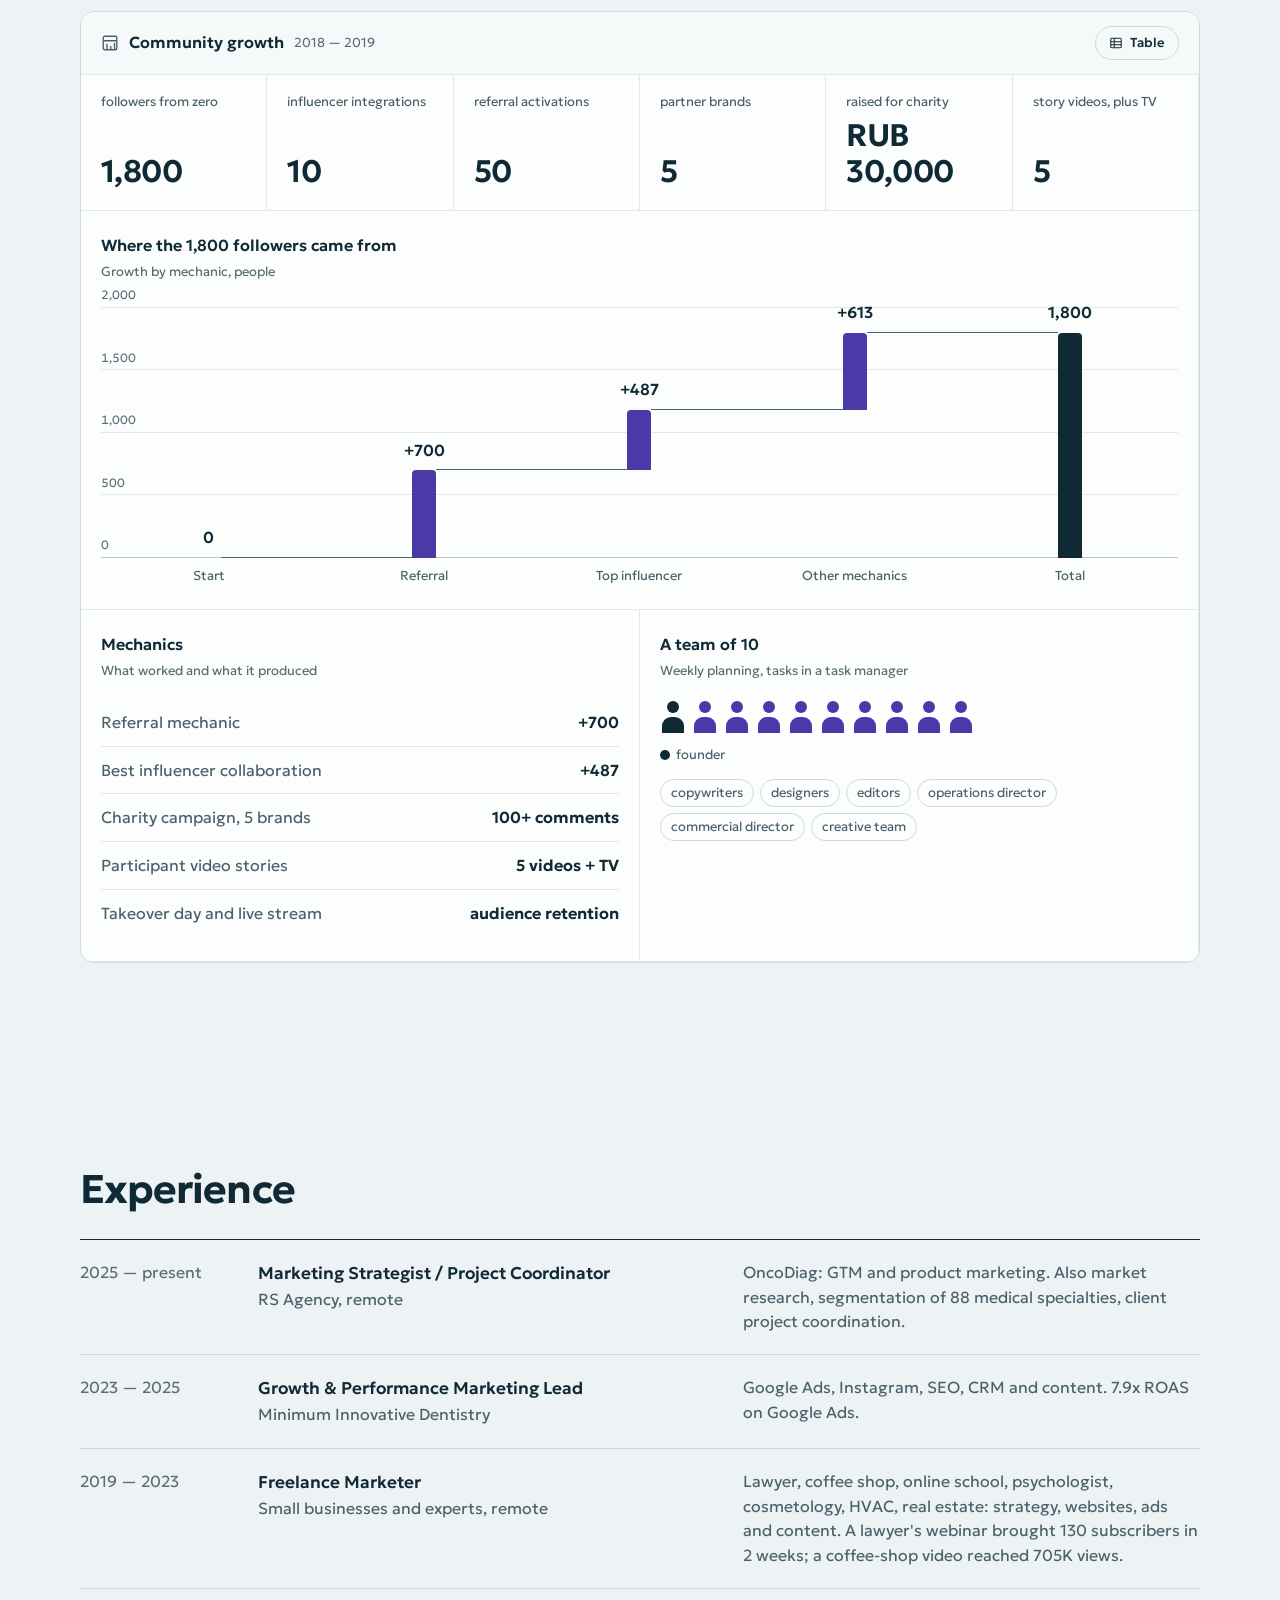
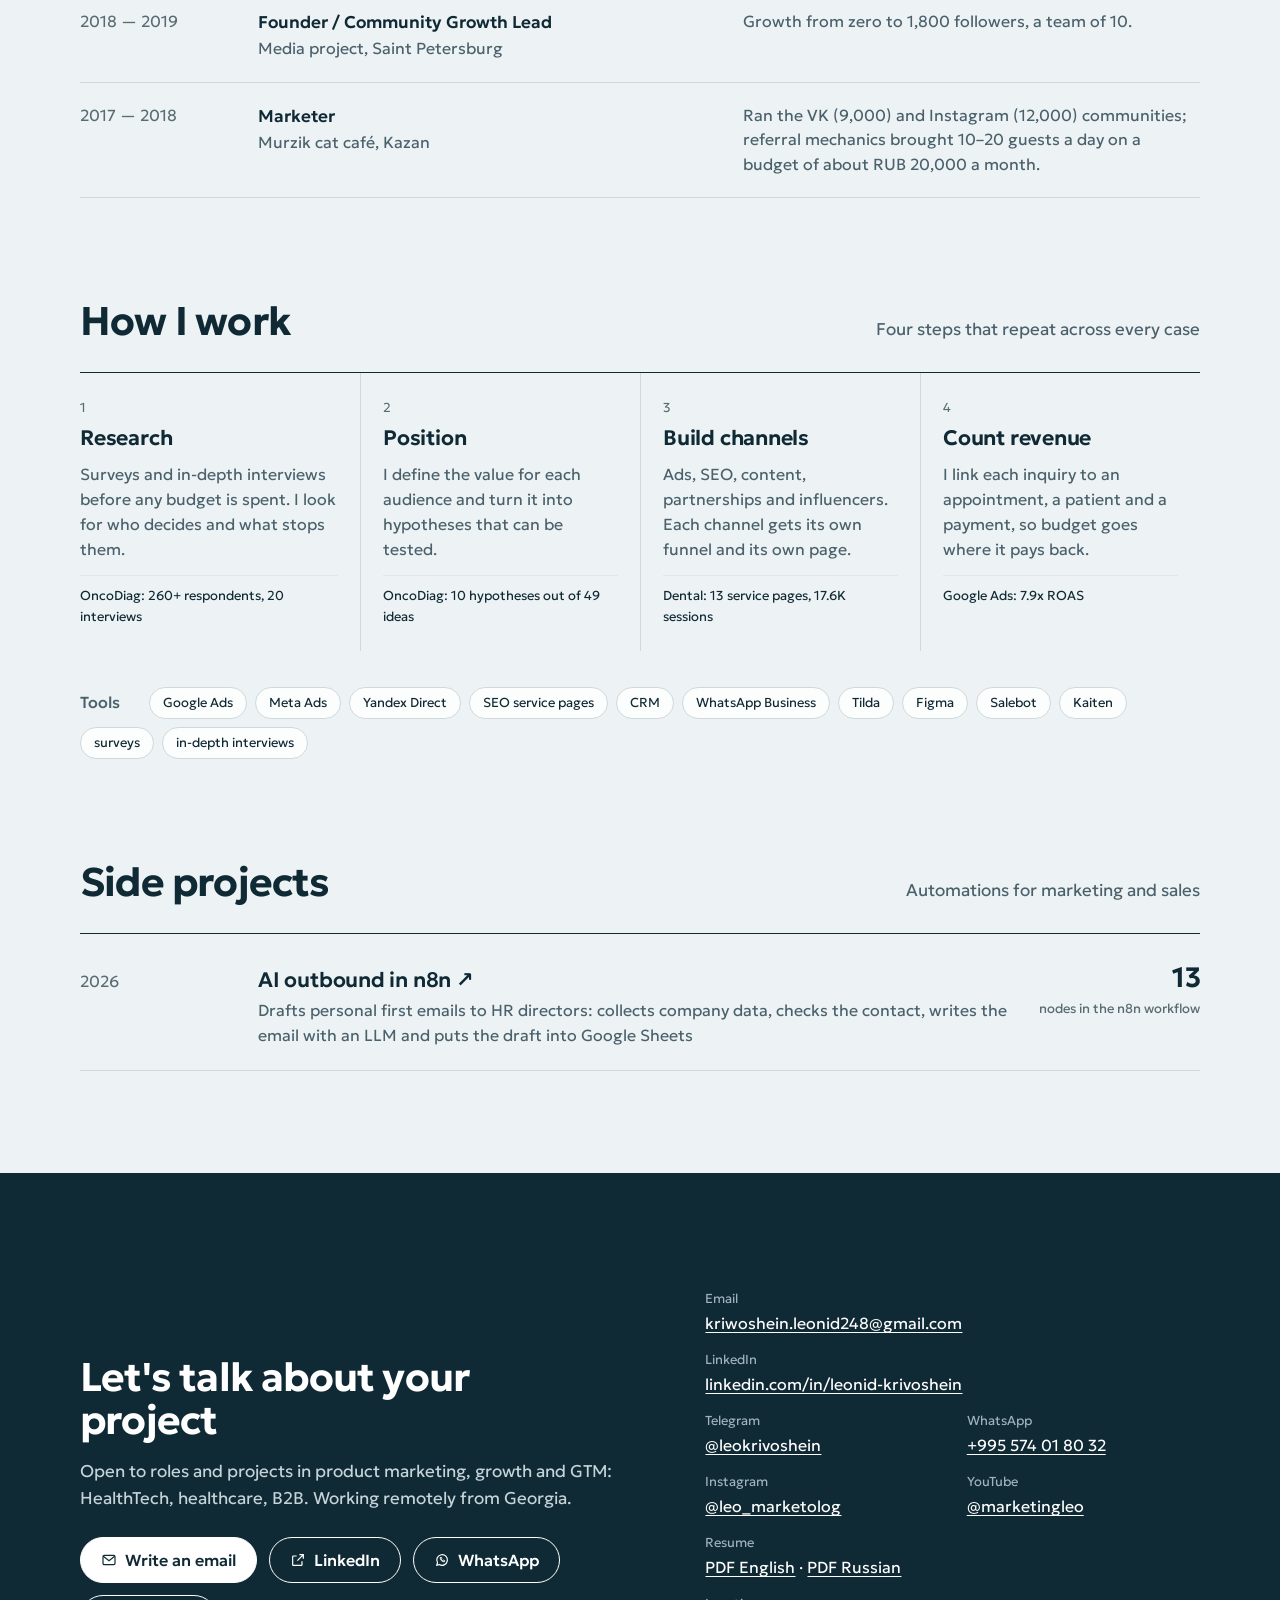
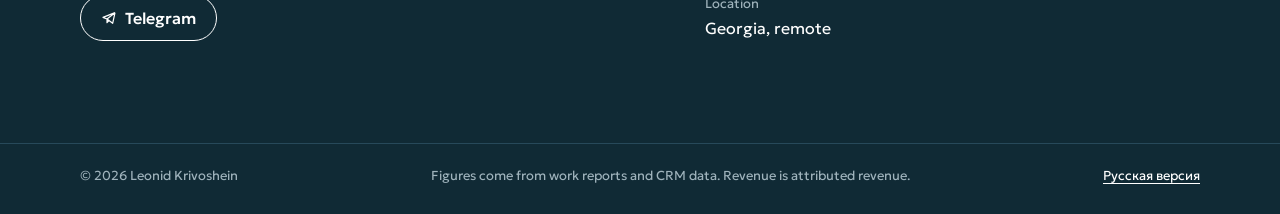
==== commit cb8e7768: "CV and site: 'ran' the café communities instead of 'grew' (draft, awaiting Leonid's ok) Co-Authored-" ====
--- a/en/index.html
+++ b/en/index.html
@@ -156,7 +156,7 @@
 
 <section class="section" id="experience"><div class="wrap">
   <div class="section-head"><h2>Experience</h2></div>
-  <ol class="exp"><li><span class="exp-years">2025 — present</span><span><span class="exp-role">Marketing Strategist / Project Coordinator</span><br><span class="exp-org">RS Agency, remote</span></span><span class="exp-what">OncoDiag: GTM and product marketing. Also market research, segmentation of 88 medical specialties, client project coordination.</span></li><li><span class="exp-years">2023 — 2025</span><span><span class="exp-role">Growth &amp; Performance Marketing Lead</span><br><span class="exp-org">Minimum Innovative Dentistry</span></span><span class="exp-what">Google Ads, Instagram, SEO, CRM and content. 7.9x ROAS on Google Ads.</span></li><li><span class="exp-years">2019 — 2023</span><span><span class="exp-role">Freelance Marketer</span><br><span class="exp-org">Small businesses and experts, remote</span></span><span class="exp-what">Lawyer, coffee shop, online school, psychologist, cosmetology, HVAC, real estate: strategy, websites, ads and content. A lawyer&#x27;s webinar brought 130 subscribers in 2 weeks; a coffee-shop video reached 705K views.</span></li><li><span class="exp-years">2018 — 2019</span><span><span class="exp-role">Founder / Community Growth Lead</span><br><span class="exp-org">Media project, Saint Petersburg</span></span><span class="exp-what">Growth from zero to 1,800 followers, a team of 10.</span></li><li><span class="exp-years">2017 — 2018</span><span><span class="exp-role">Marketer</span><br><span class="exp-org">Murzik cat café, Kazan</span></span><span class="exp-what">Communities grown to 9,000 on VK and 12,000 on Instagram; referral mechanics brought 10–20 guests a day on a budget of about RUB 20,000 a month.</span></li></ol>
+  <ol class="exp"><li><span class="exp-years">2025 — present</span><span><span class="exp-role">Marketing Strategist / Project Coordinator</span><br><span class="exp-org">RS Agency, remote</span></span><span class="exp-what">OncoDiag: GTM and product marketing. Also market research, segmentation of 88 medical specialties, client project coordination.</span></li><li><span class="exp-years">2023 — 2025</span><span><span class="exp-role">Growth &amp; Performance Marketing Lead</span><br><span class="exp-org">Minimum Innovative Dentistry</span></span><span class="exp-what">Google Ads, Instagram, SEO, CRM and content. 7.9x ROAS on Google Ads.</span></li><li><span class="exp-years">2019 — 2023</span><span><span class="exp-role">Freelance Marketer</span><br><span class="exp-org">Small businesses and experts, remote</span></span><span class="exp-what">Lawyer, coffee shop, online school, psychologist, cosmetology, HVAC, real estate: strategy, websites, ads and content. A lawyer&#x27;s webinar brought 130 subscribers in 2 weeks; a coffee-shop video reached 705K views.</span></li><li><span class="exp-years">2018 — 2019</span><span><span class="exp-role">Founder / Community Growth Lead</span><br><span class="exp-org">Media project, Saint Petersburg</span></span><span class="exp-what">Growth from zero to 1,800 followers, a team of 10.</span></li><li><span class="exp-years">2017 — 2018</span><span><span class="exp-role">Marketer</span><br><span class="exp-org">Murzik cat café, Kazan</span></span><span class="exp-what">Ran the VK (9,000) and Instagram (12,000) communities; referral mechanics brought 10–20 guests a day on a budget of about RUB 20,000 a month.</span></li></ol>
 </div></section>
 
 <section class="section" id="approach" style="padding-top:0"><div class="wrap">
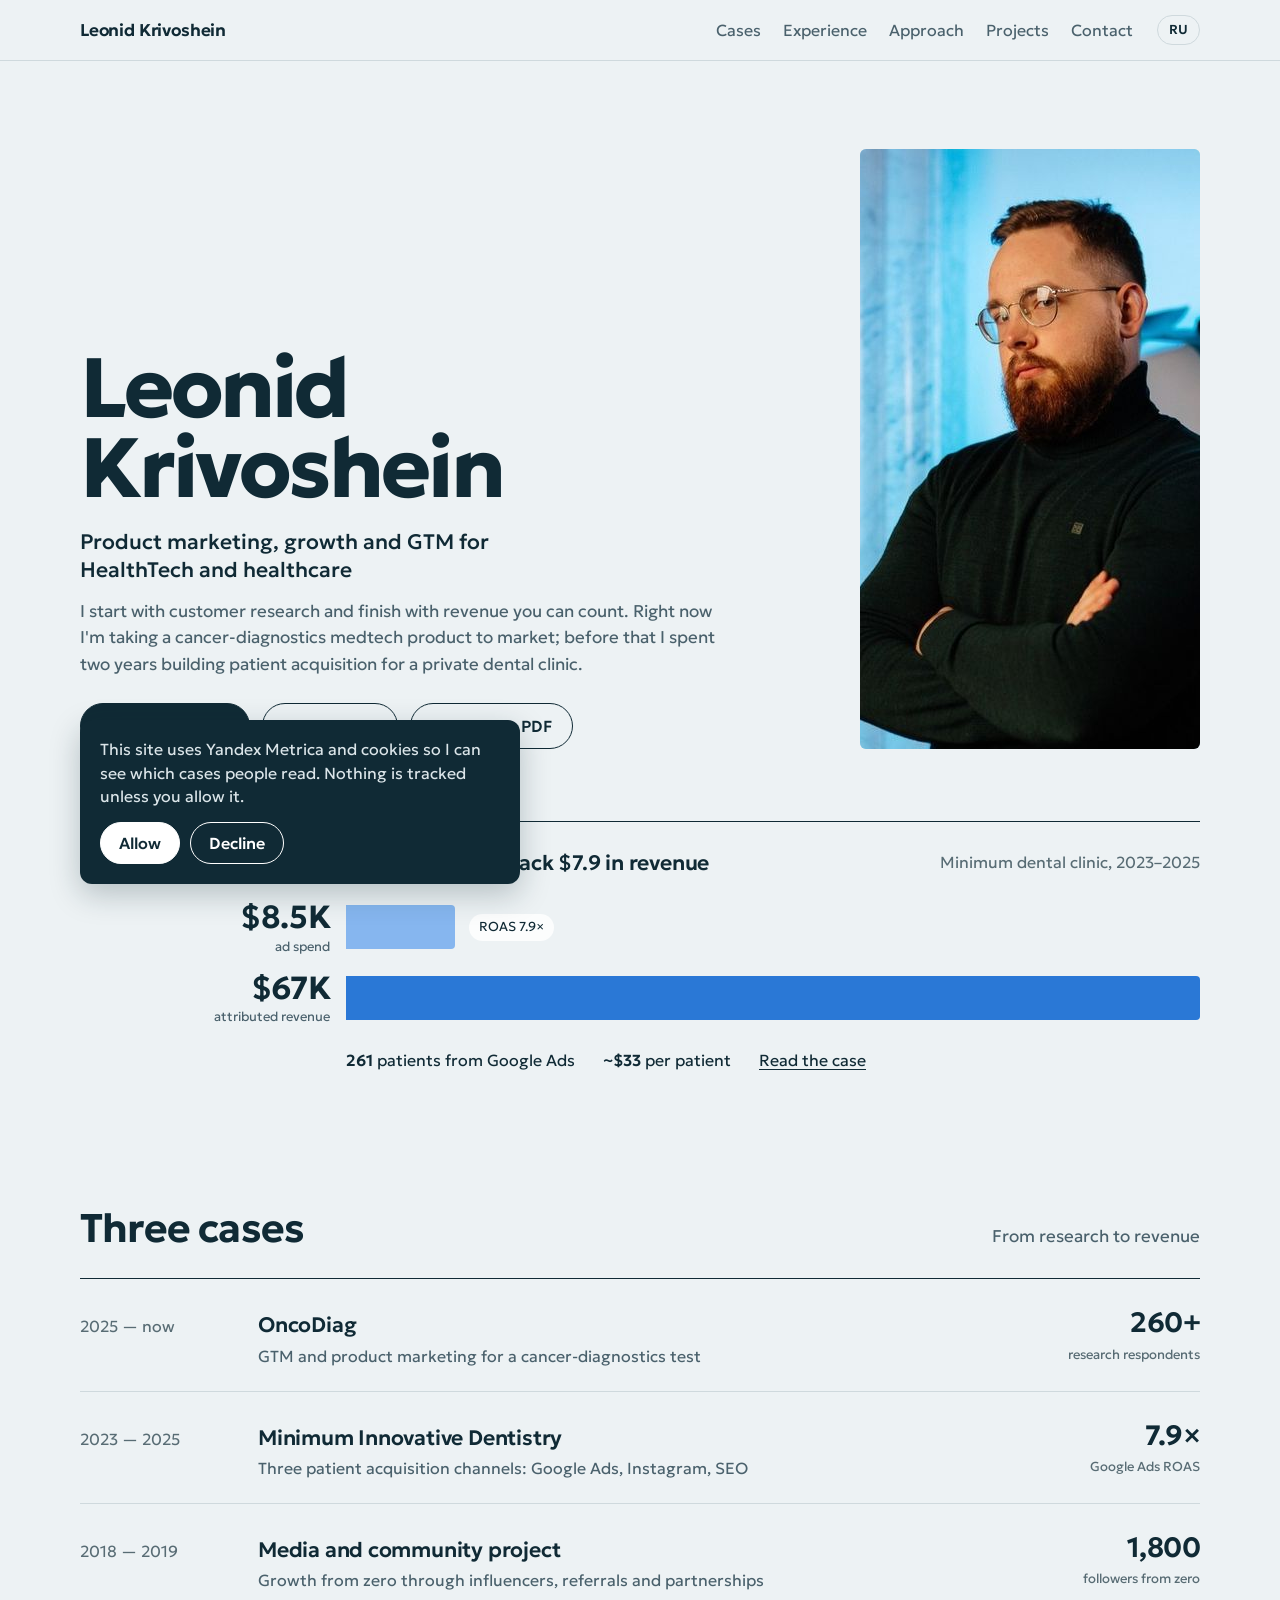
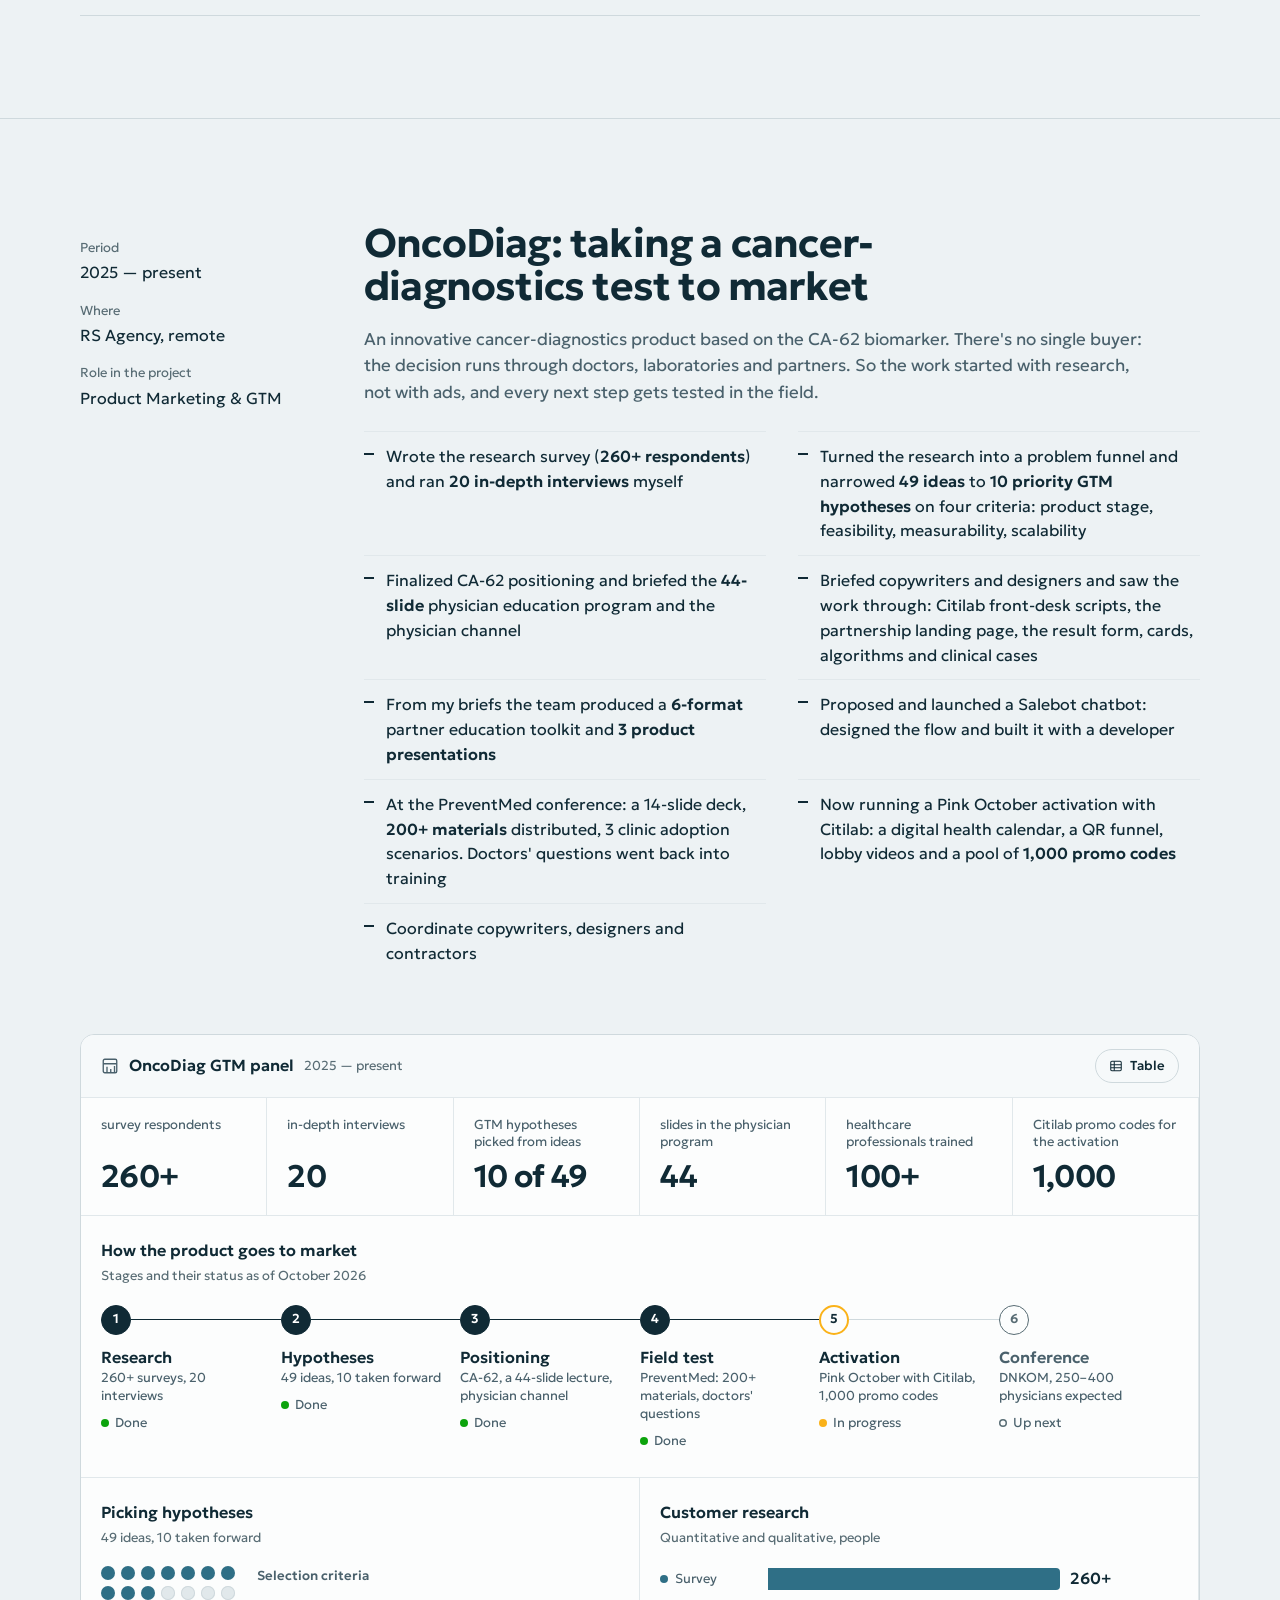
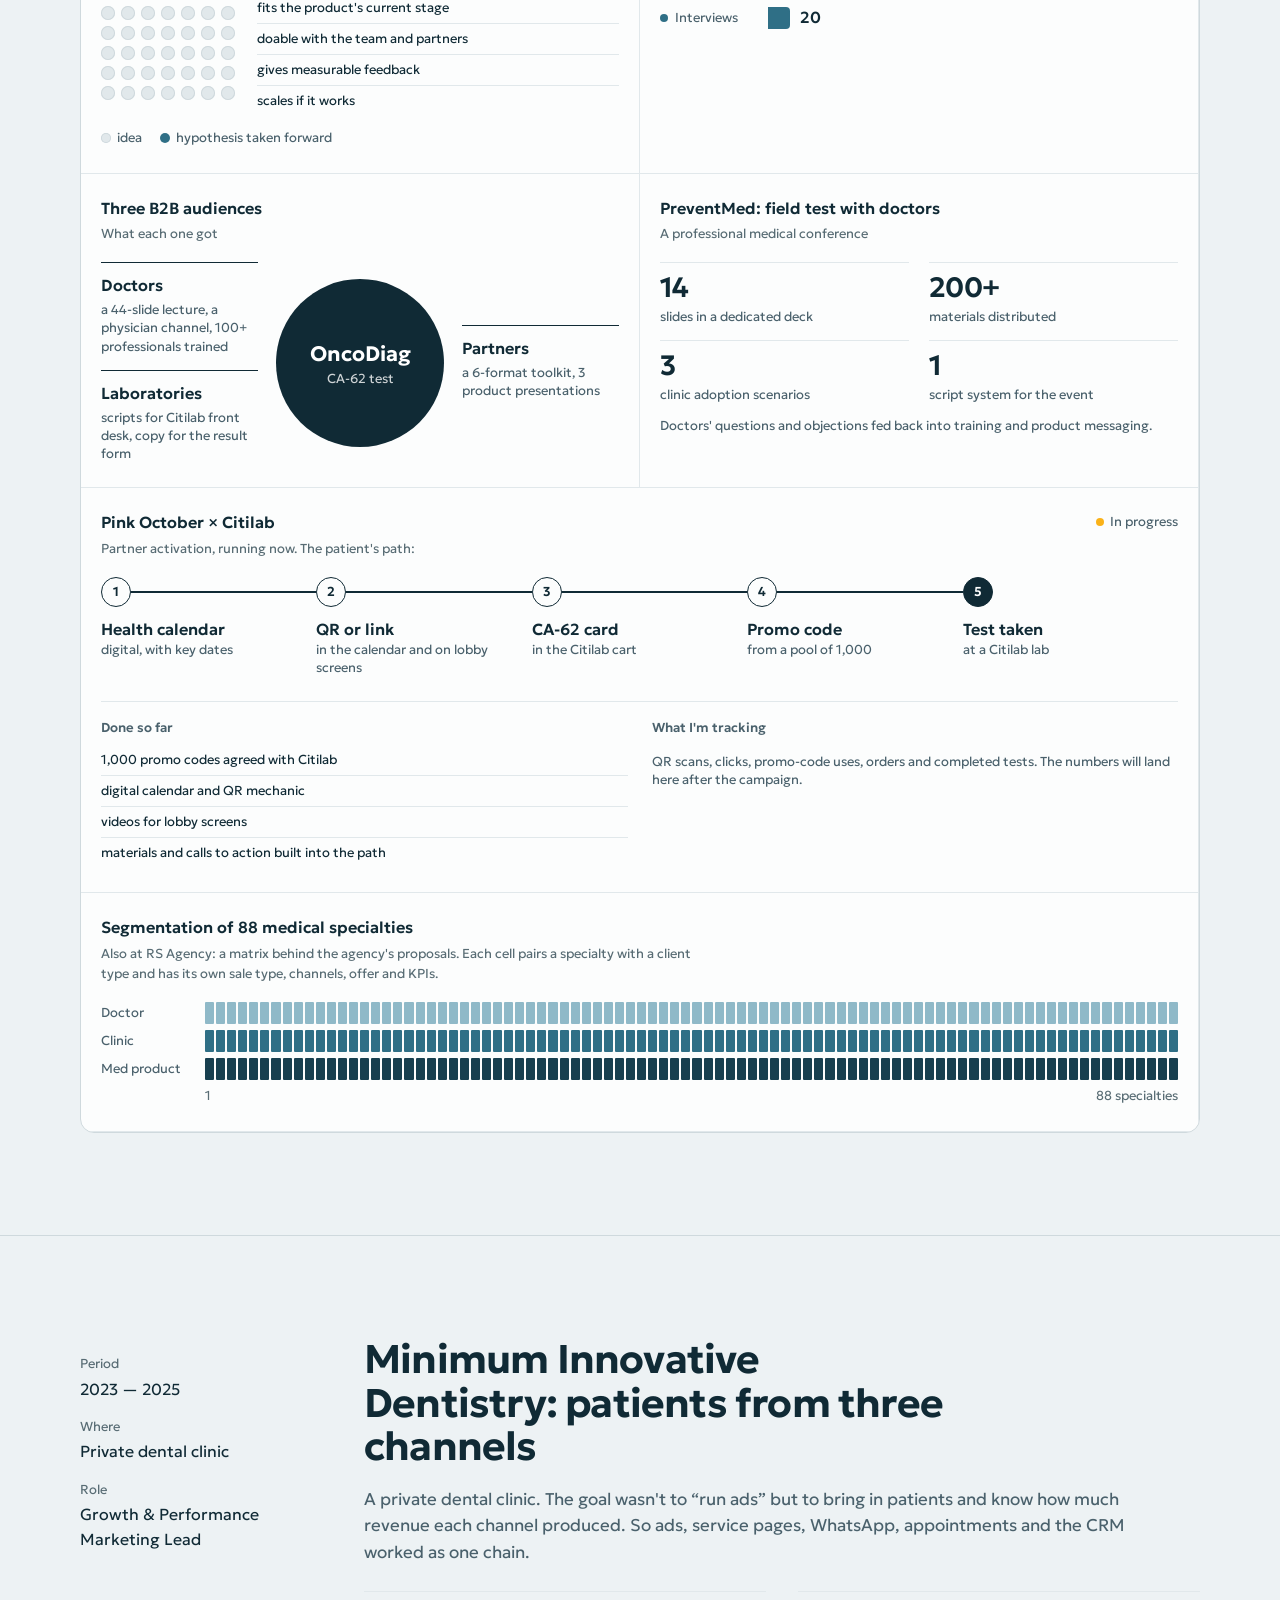
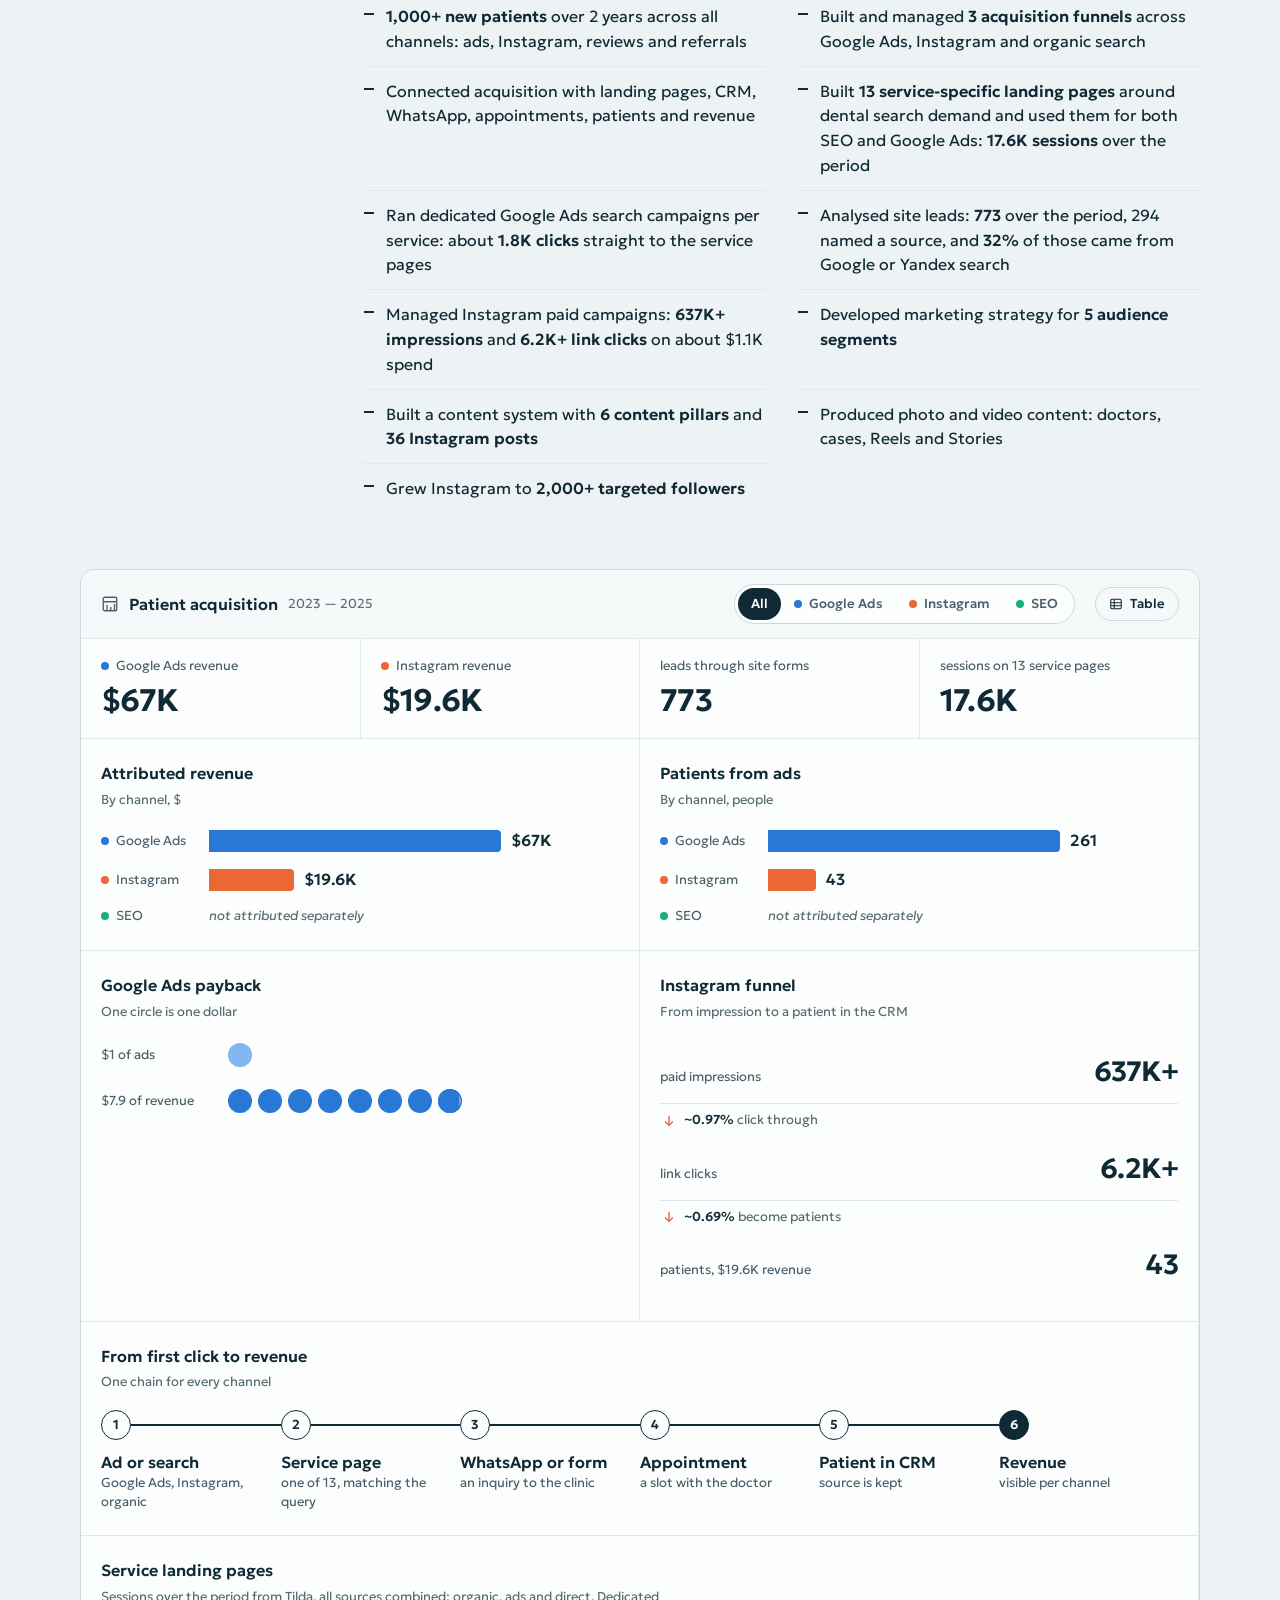
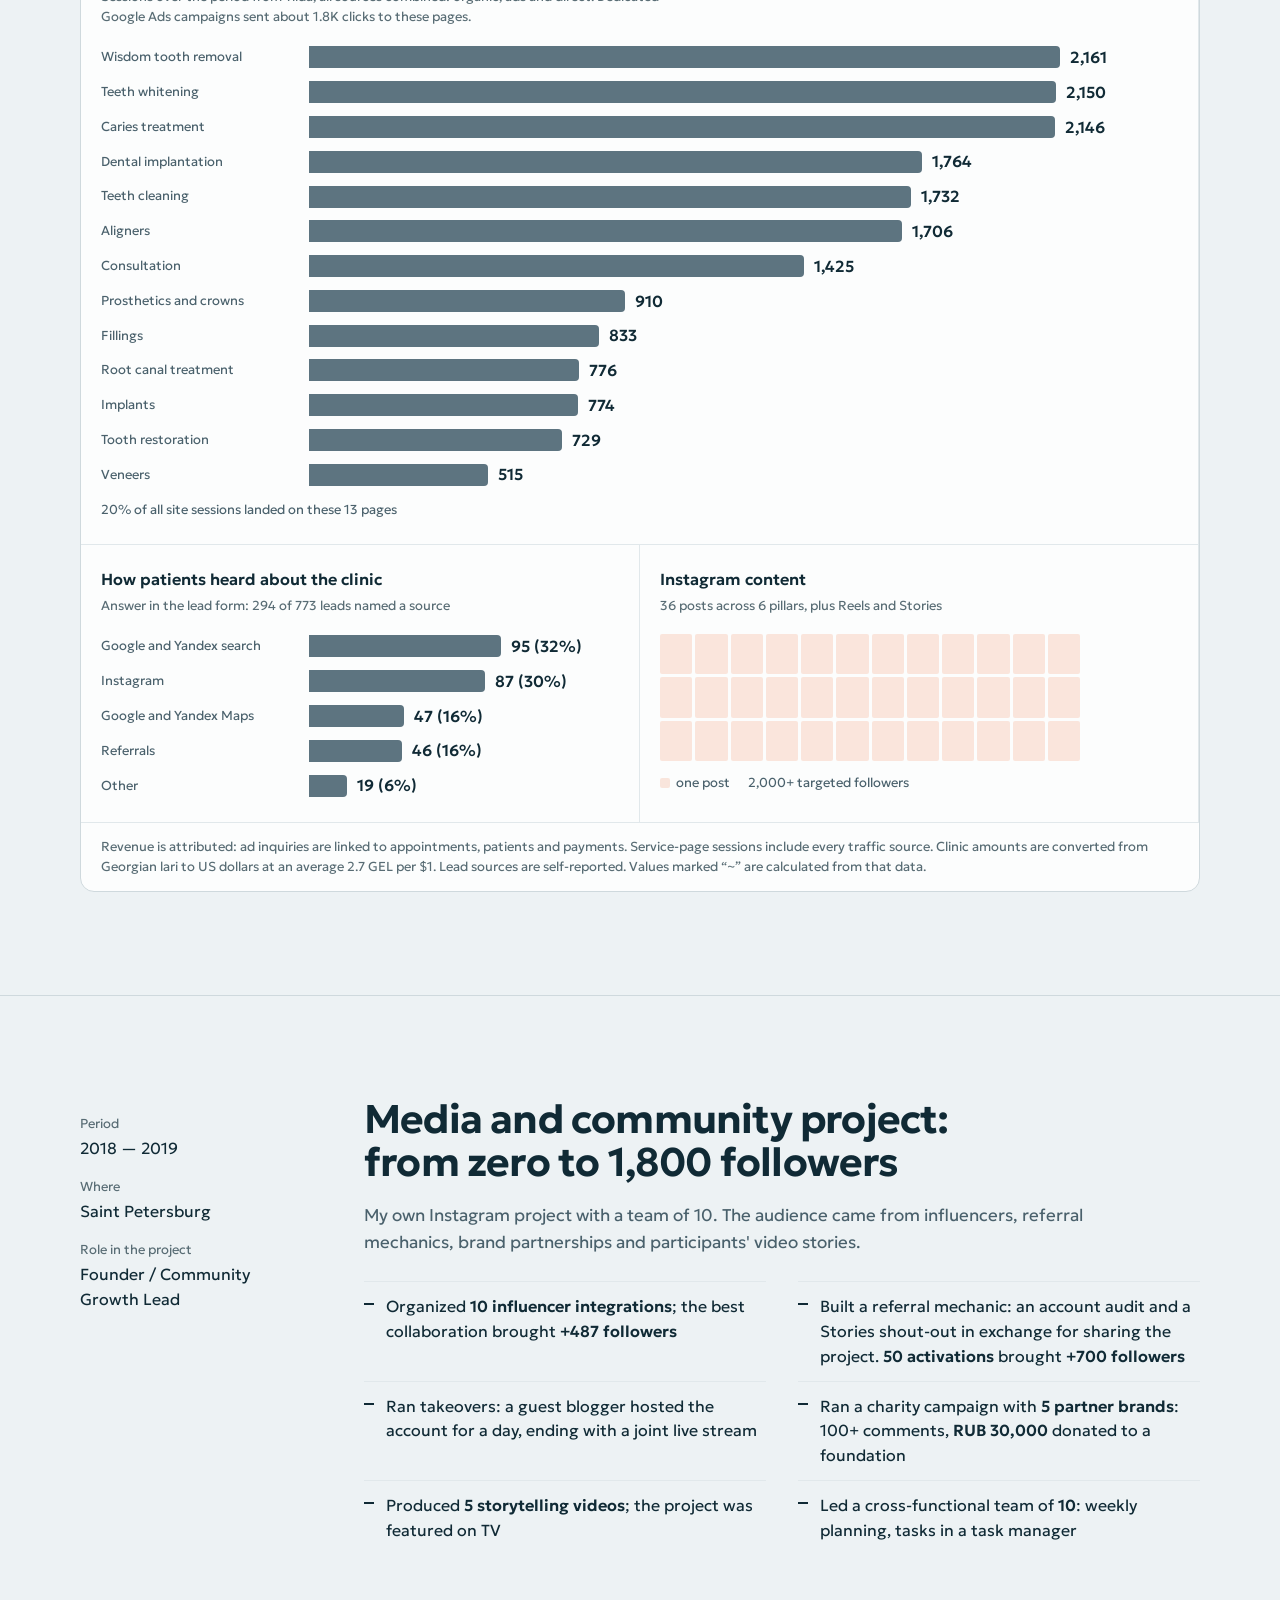
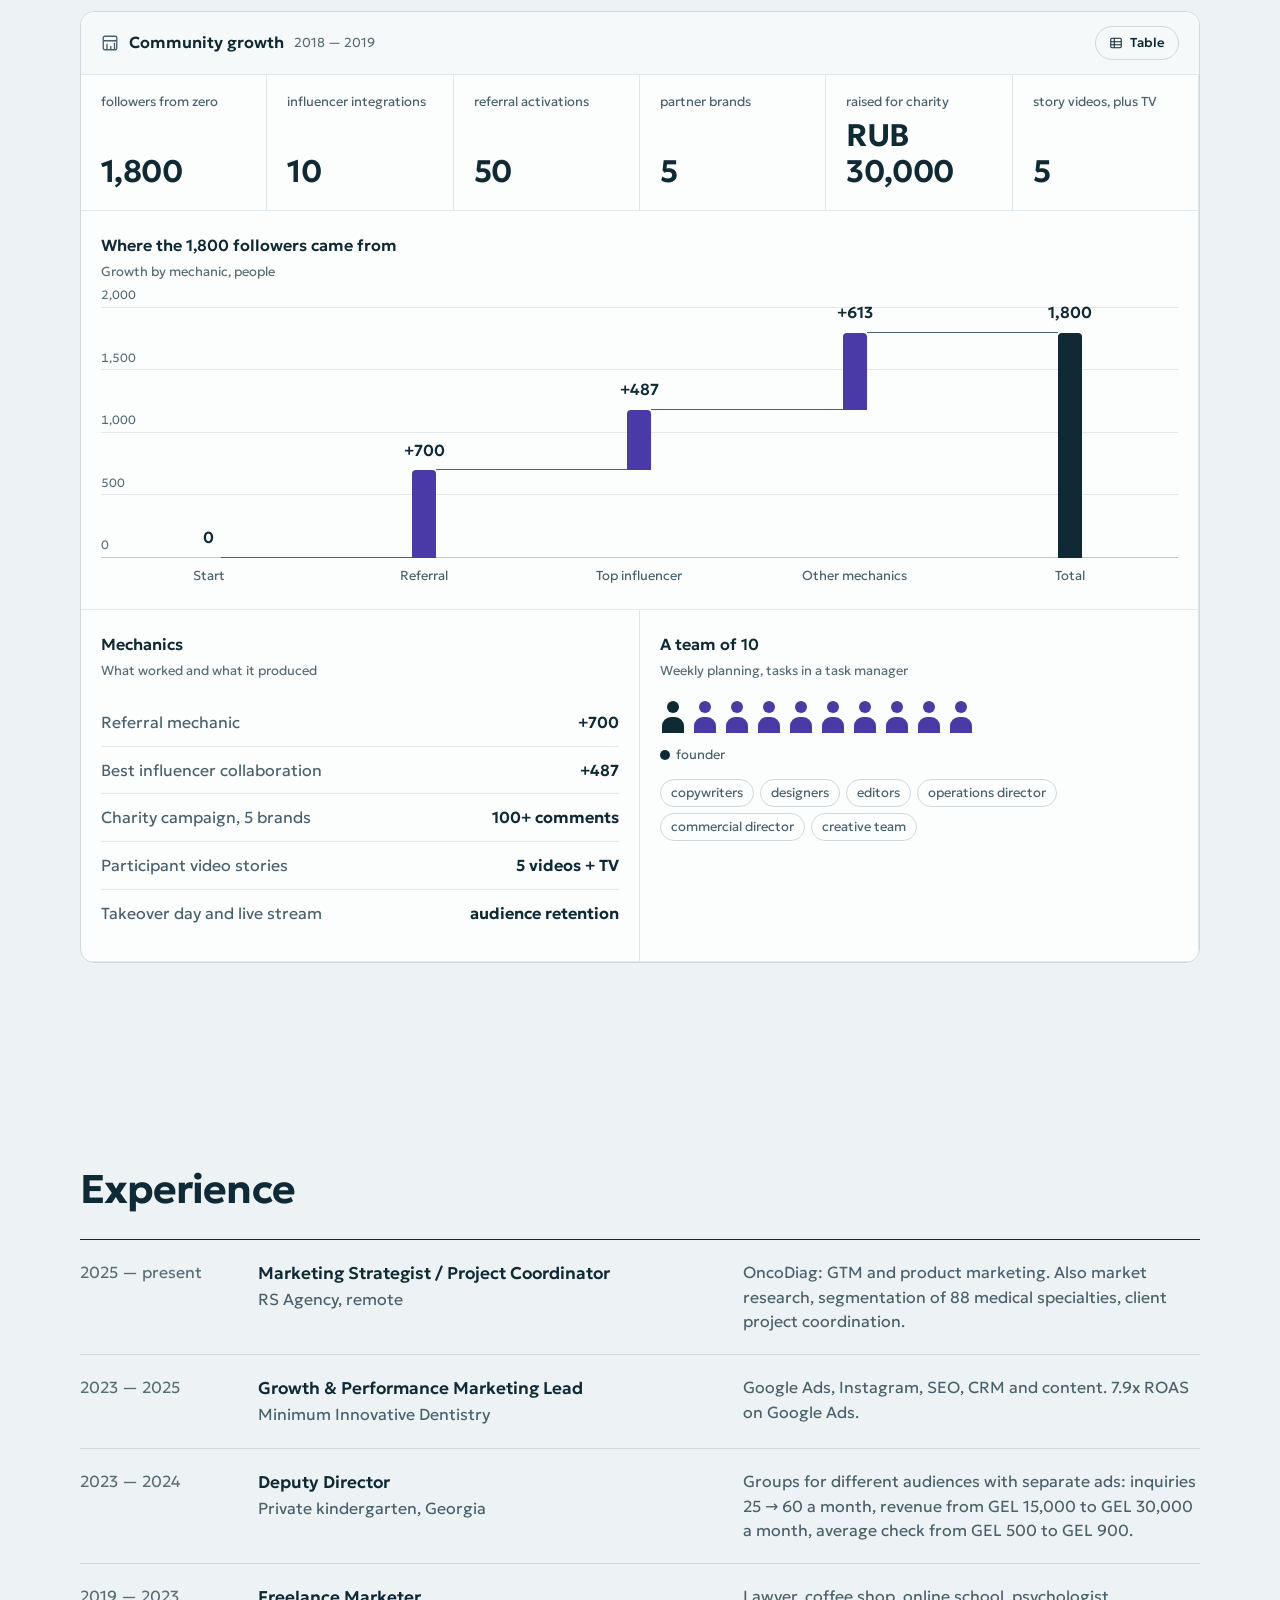
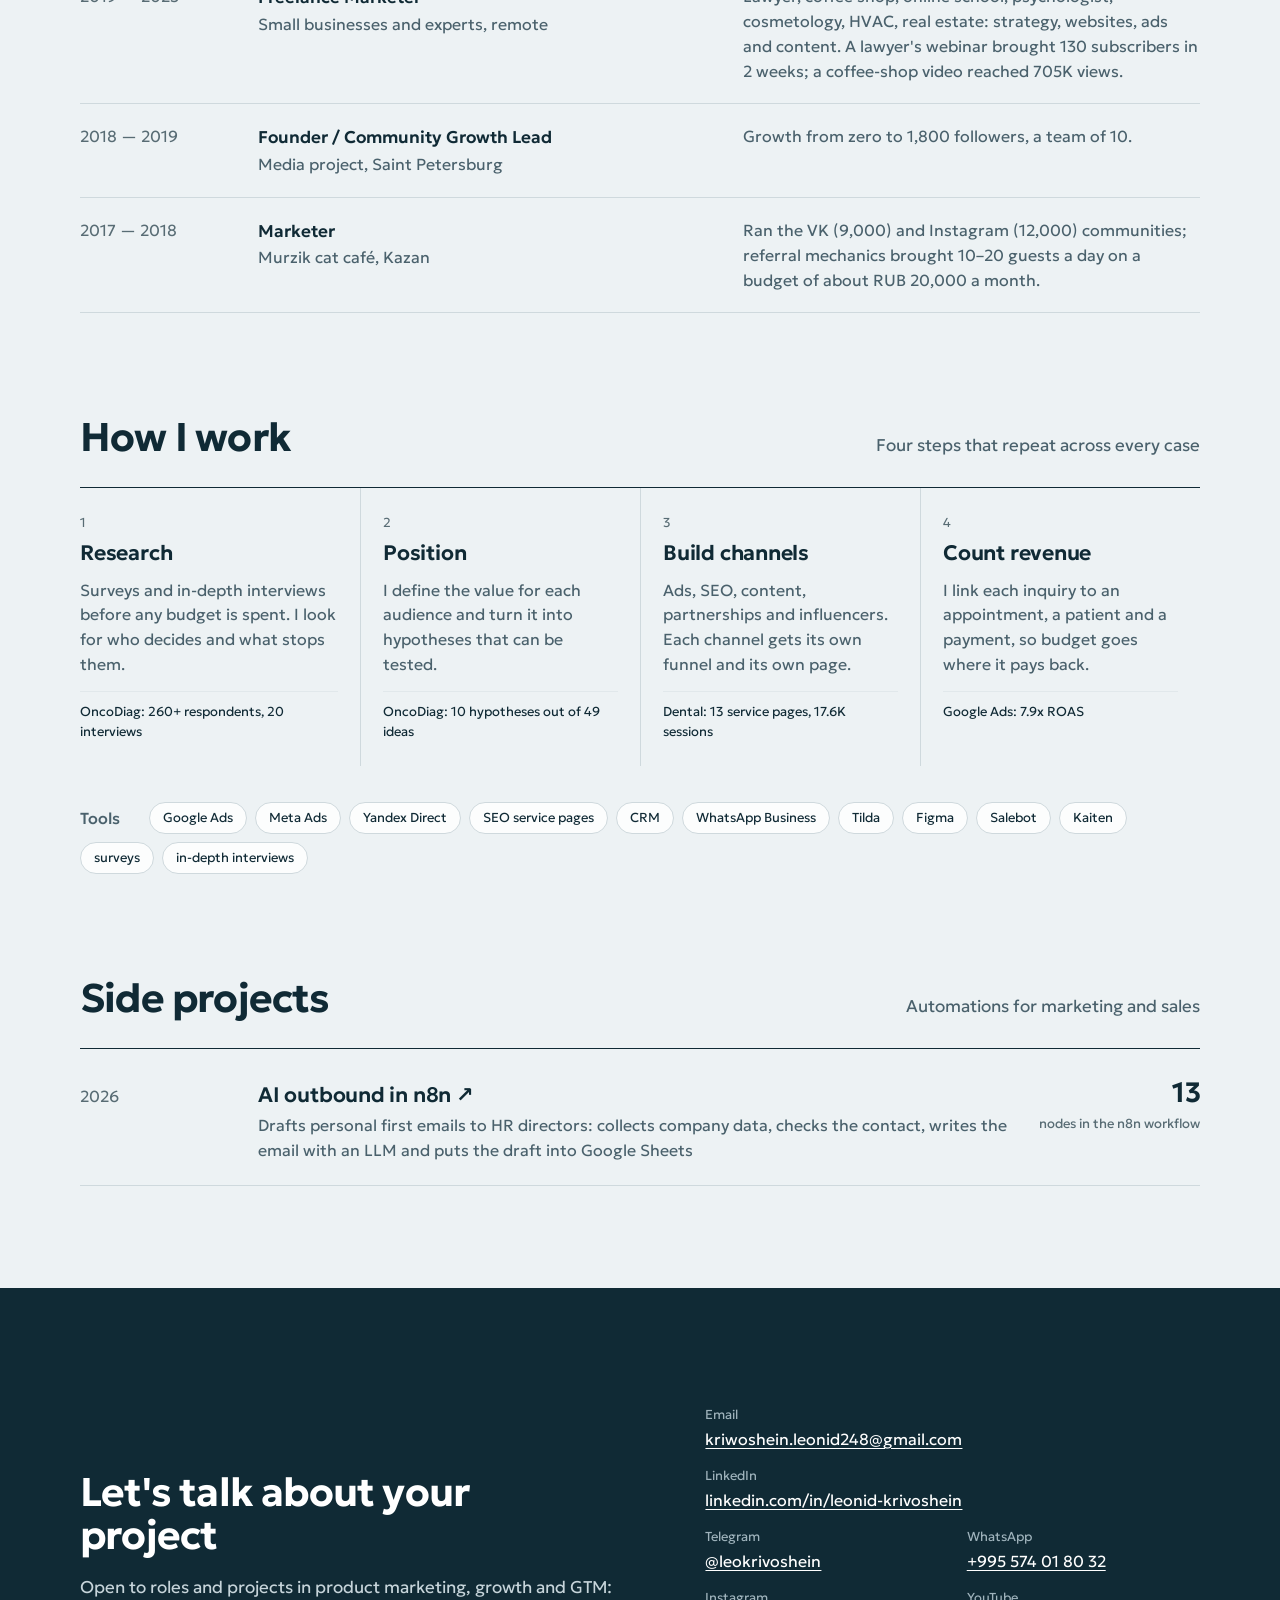
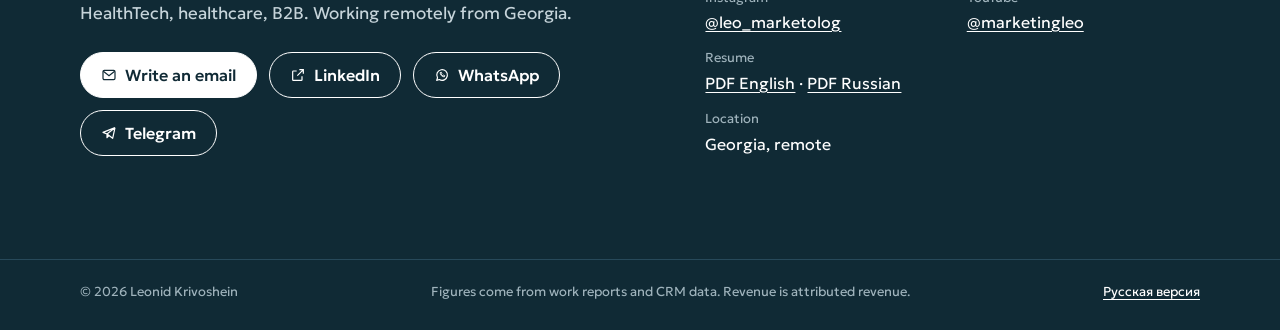
==== commit a9ade867: "CV and site: kindergarten 2023–2024, no café links, 'ran' the café communities Kindergarten: groups " ====
--- a/en/index.html
+++ b/en/index.html
@@ -156,7 +156,7 @@
 
 <section class="section" id="experience"><div class="wrap">
   <div class="section-head"><h2>Experience</h2></div>
-  <ol class="exp"><li><span class="exp-years">2025 — present</span><span><span class="exp-role">Marketing Strategist / Project Coordinator</span><br><span class="exp-org">RS Agency, remote</span></span><span class="exp-what">OncoDiag: GTM and product marketing. Also market research, segmentation of 88 medical specialties, client project coordination.</span></li><li><span class="exp-years">2023 — 2025</span><span><span class="exp-role">Growth &amp; Performance Marketing Lead</span><br><span class="exp-org">Minimum Innovative Dentistry</span></span><span class="exp-what">Google Ads, Instagram, SEO, CRM and content. 7.9x ROAS on Google Ads.</span></li><li><span class="exp-years">2019 — 2023</span><span><span class="exp-role">Freelance Marketer</span><br><span class="exp-org">Small businesses and experts, remote</span></span><span class="exp-what">Lawyer, coffee shop, online school, psychologist, cosmetology, HVAC, real estate: strategy, websites, ads and content. A lawyer&#x27;s webinar brought 130 subscribers in 2 weeks; a coffee-shop video reached 705K views.</span></li><li><span class="exp-years">2018 — 2019</span><span><span class="exp-role">Founder / Community Growth Lead</span><br><span class="exp-org">Media project, Saint Petersburg</span></span><span class="exp-what">Growth from zero to 1,800 followers, a team of 10.</span></li><li><span class="exp-years">2017 — 2018</span><span><span class="exp-role">Marketer</span><br><span class="exp-org">Murzik cat café, Kazan</span></span><span class="exp-what">Ran the VK (9,000) and Instagram (12,000) communities; referral mechanics brought 10–20 guests a day on a budget of about RUB 20,000 a month.</span></li></ol>
+  <ol class="exp"><li><span class="exp-years">2025 — present</span><span><span class="exp-role">Marketing Strategist / Project Coordinator</span><br><span class="exp-org">RS Agency, remote</span></span><span class="exp-what">OncoDiag: GTM and product marketing. Also market research, segmentation of 88 medical specialties, client project coordination.</span></li><li><span class="exp-years">2023 — 2025</span><span><span class="exp-role">Growth &amp; Performance Marketing Lead</span><br><span class="exp-org">Minimum Innovative Dentistry</span></span><span class="exp-what">Google Ads, Instagram, SEO, CRM and content. 7.9x ROAS on Google Ads.</span></li><li><span class="exp-years">2023 — 2024</span><span><span class="exp-role">Deputy Director</span><br><span class="exp-org">Private kindergarten, Georgia</span></span><span class="exp-what">Groups for different audiences with separate ads: inquiries 25 → 60 a month, revenue from GEL 15,000 to GEL 30,000 a month, average check from GEL 500 to GEL 900.</span></li><li><span class="exp-years">2019 — 2023</span><span><span class="exp-role">Freelance Marketer</span><br><span class="exp-org">Small businesses and experts, remote</span></span><span class="exp-what">Lawyer, coffee shop, online school, psychologist, cosmetology, HVAC, real estate: strategy, websites, ads and content. A lawyer&#x27;s webinar brought 130 subscribers in 2 weeks; a coffee-shop video reached 705K views.</span></li><li><span class="exp-years">2018 — 2019</span><span><span class="exp-role">Founder / Community Growth Lead</span><br><span class="exp-org">Media project, Saint Petersburg</span></span><span class="exp-what">Growth from zero to 1,800 followers, a team of 10.</span></li><li><span class="exp-years">2017 — 2018</span><span><span class="exp-role">Marketer</span><br><span class="exp-org">Murzik cat café, Kazan</span></span><span class="exp-what">Ran the VK (9,000) and Instagram (12,000) communities; referral mechanics brought 10–20 guests a day on a budget of about RUB 20,000 a month.</span></li></ol>
 </div></section>
 
 <section class="section" id="approach" style="padding-top:0"><div class="wrap">
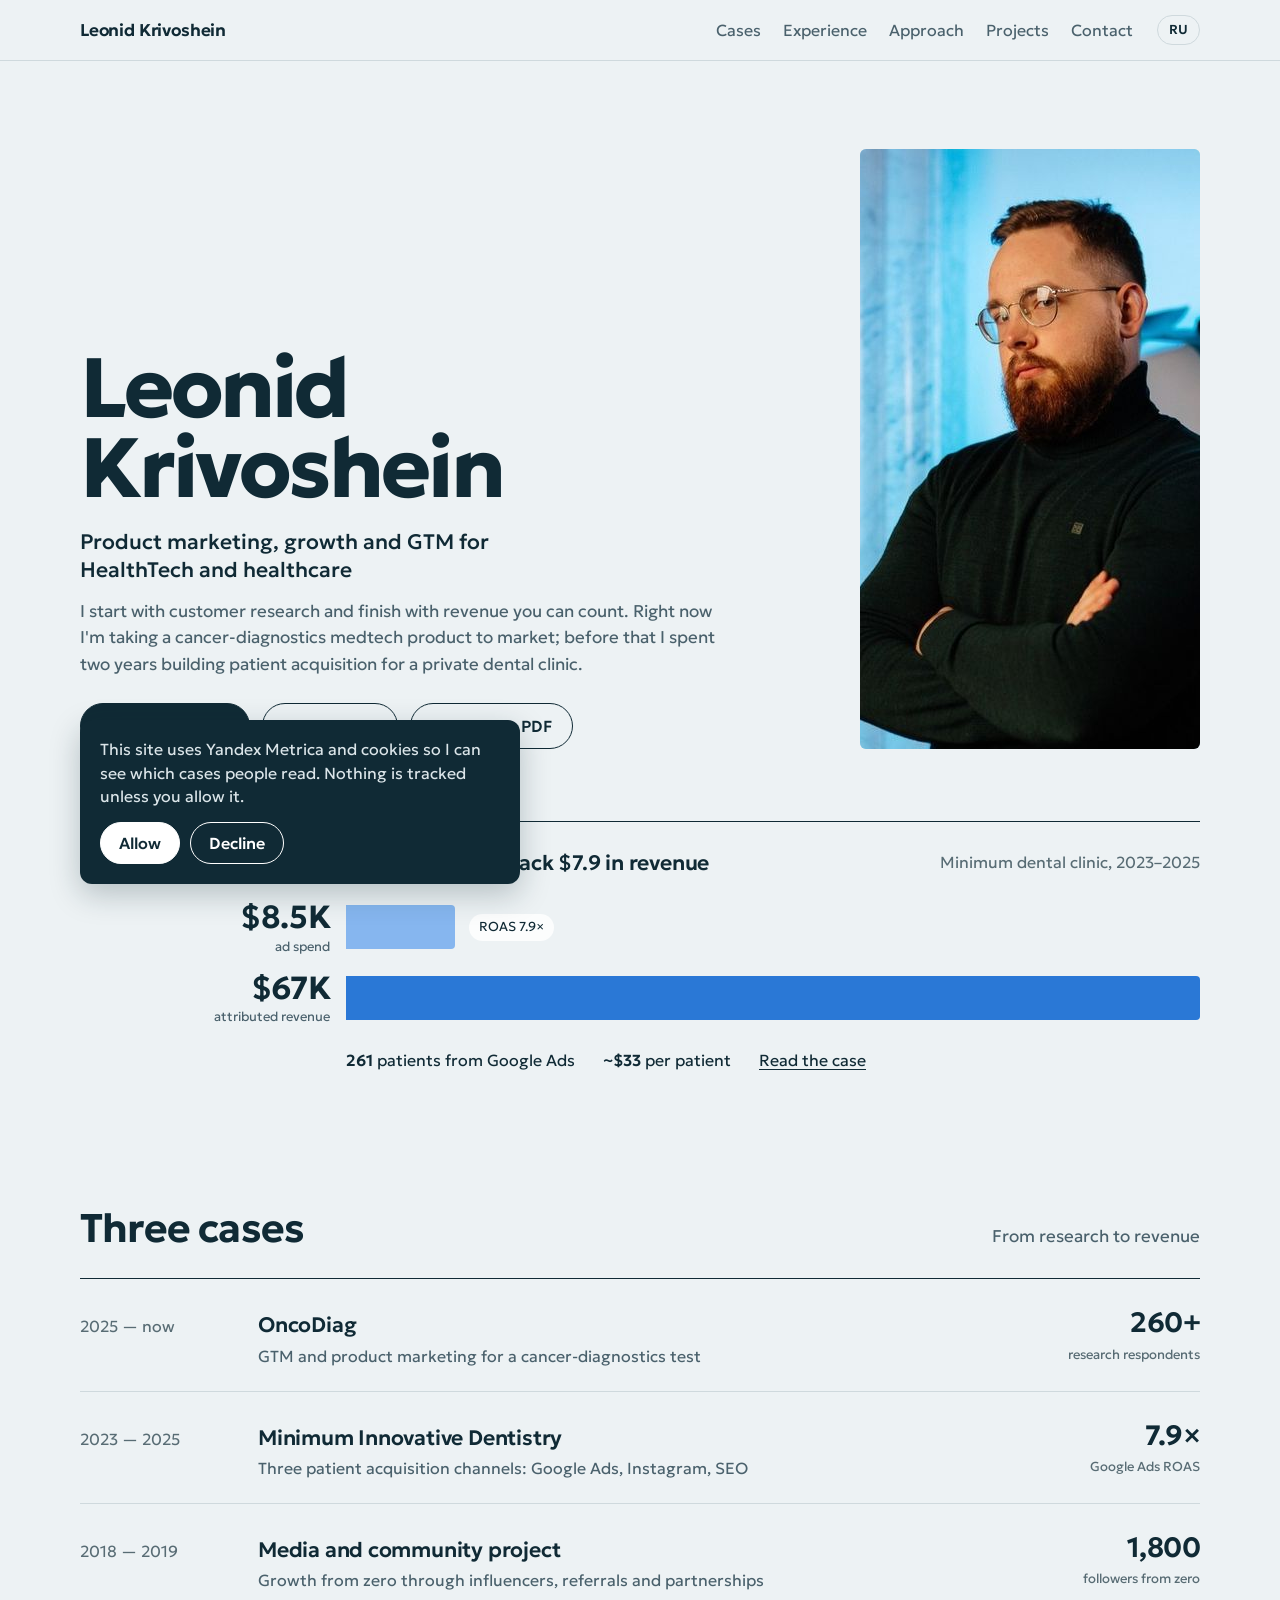
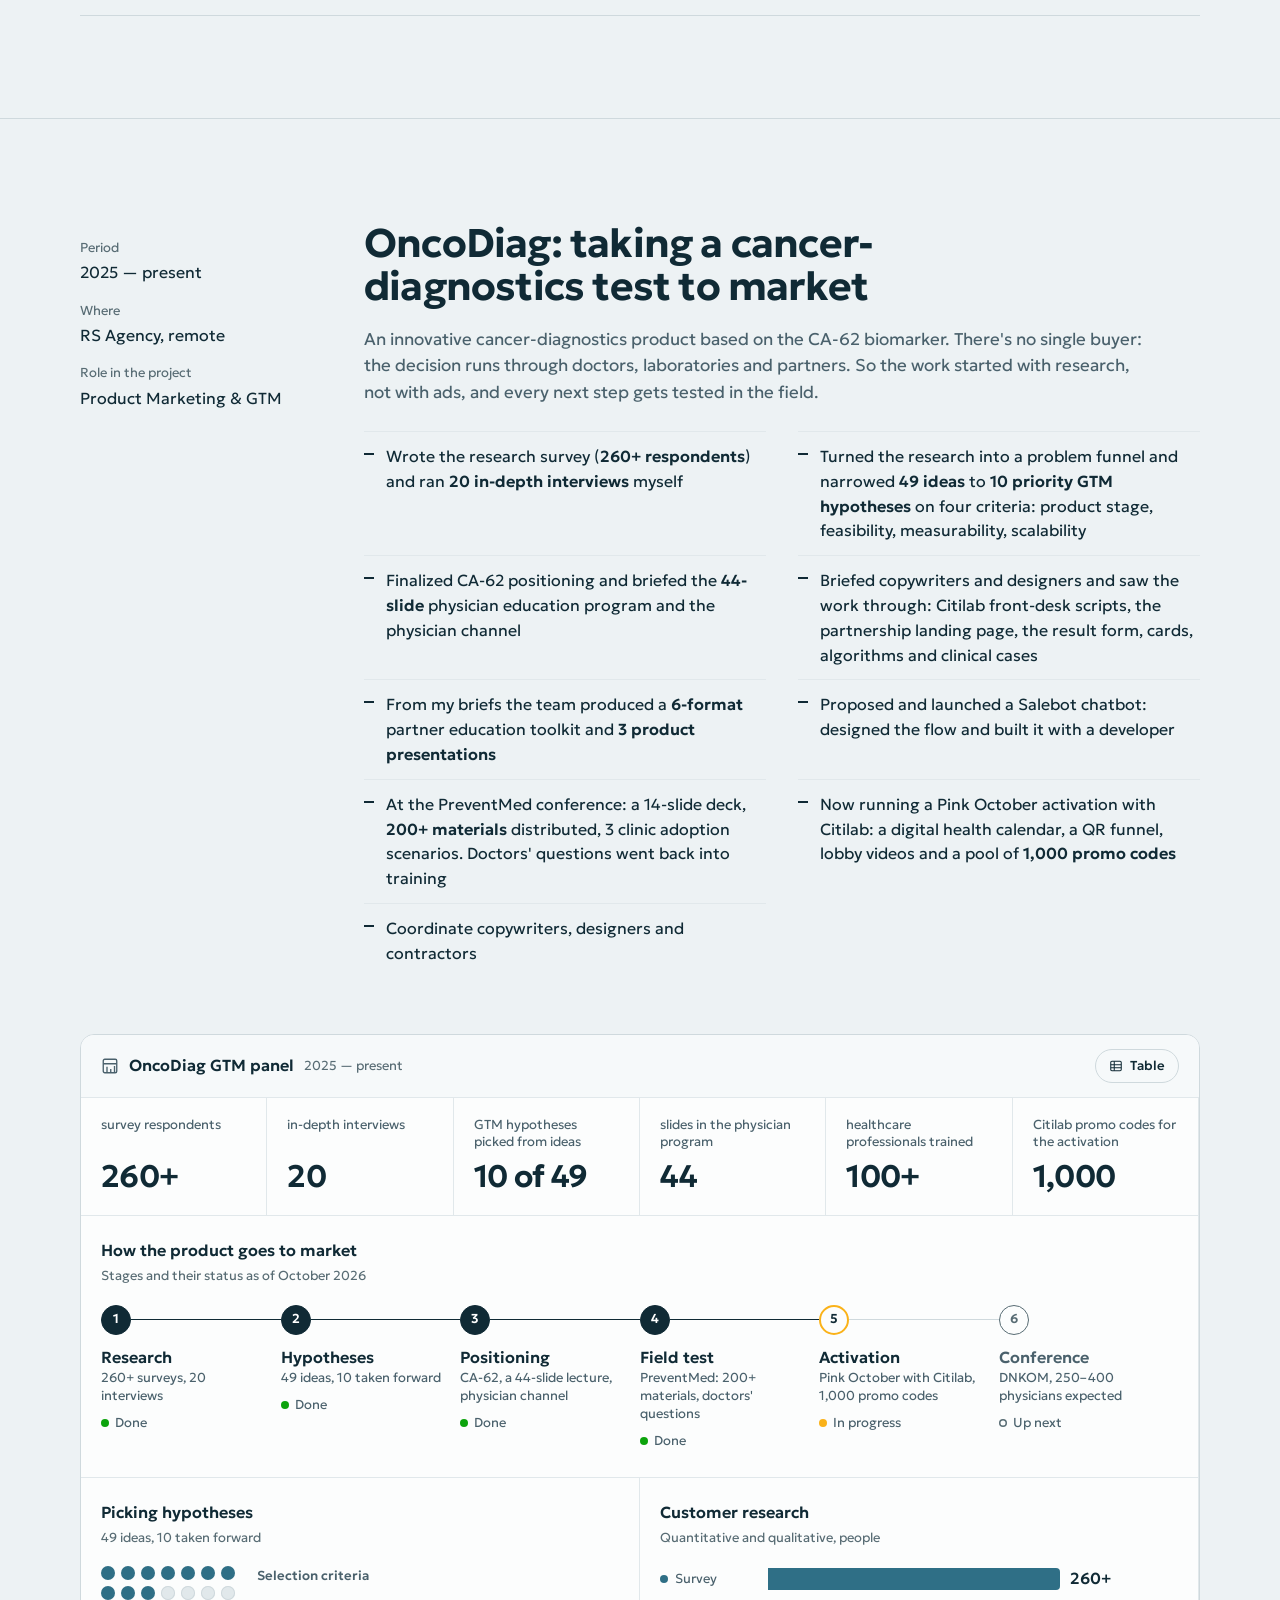
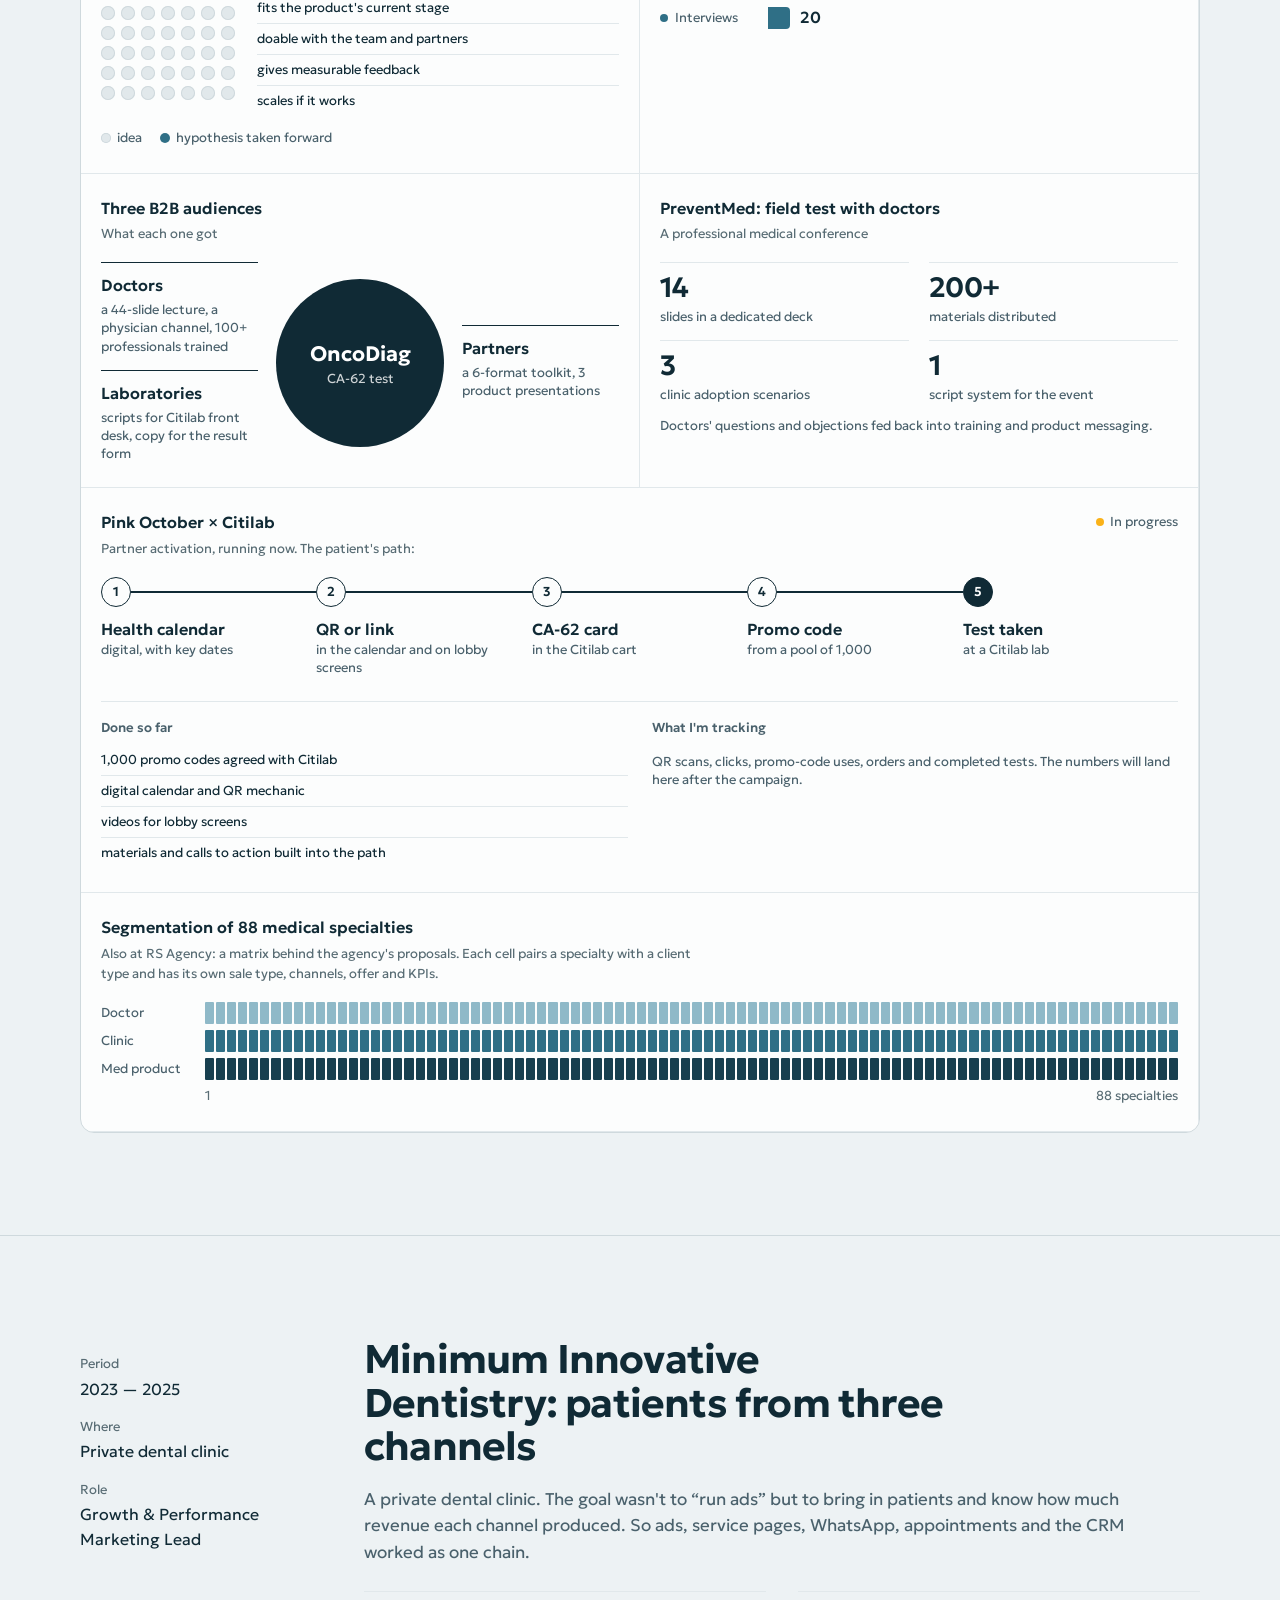
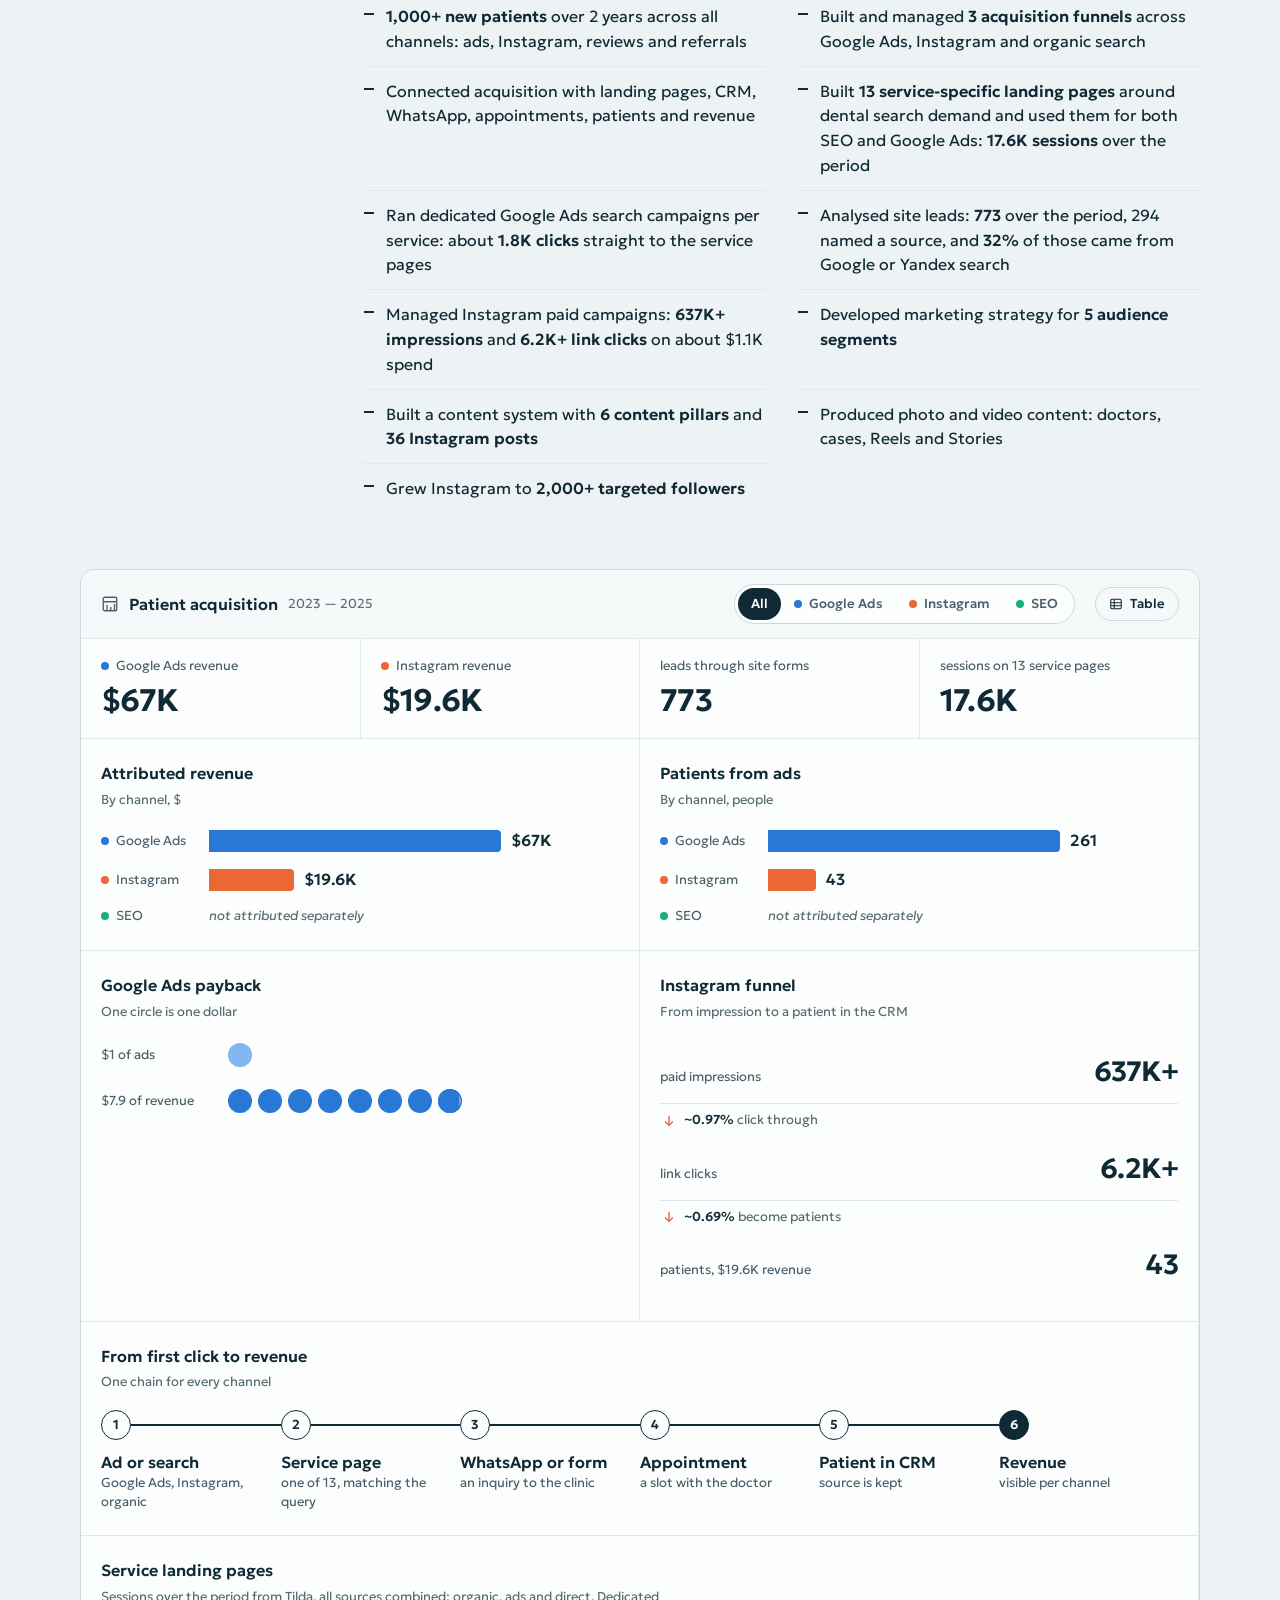
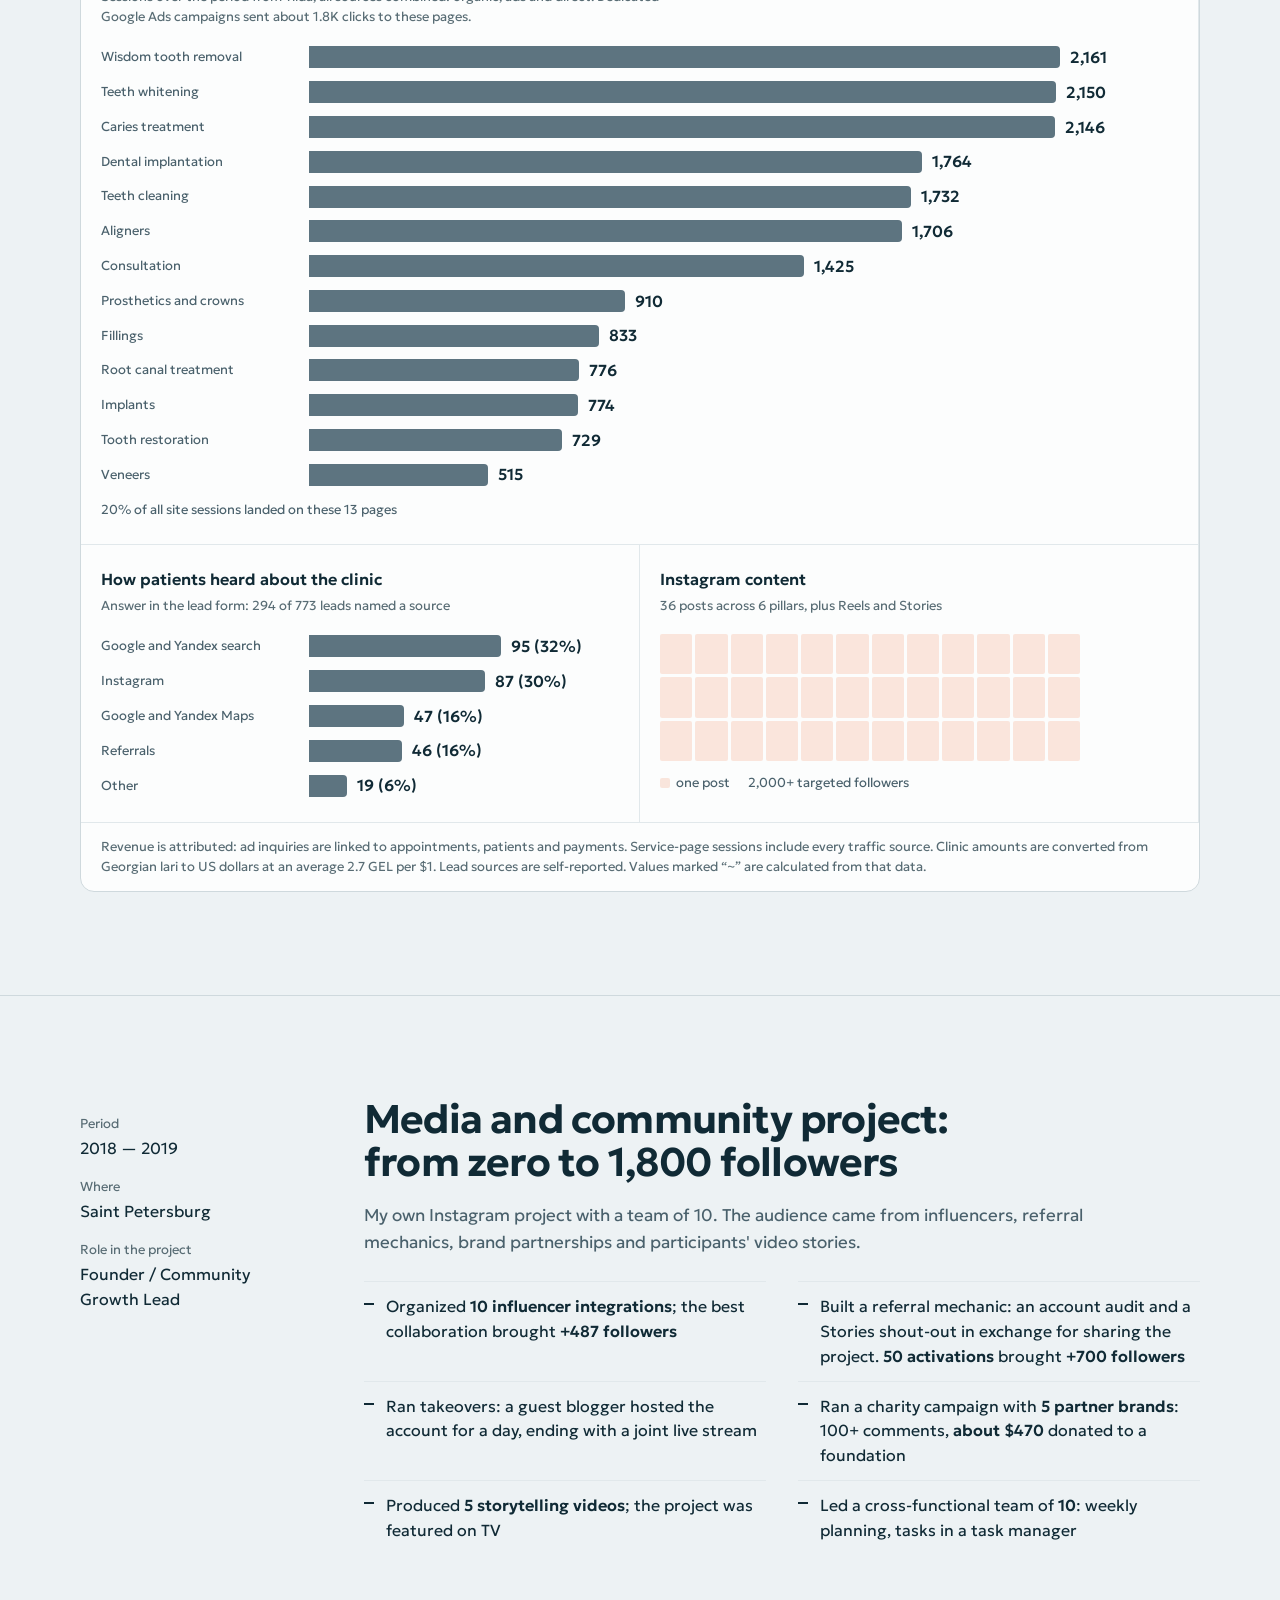
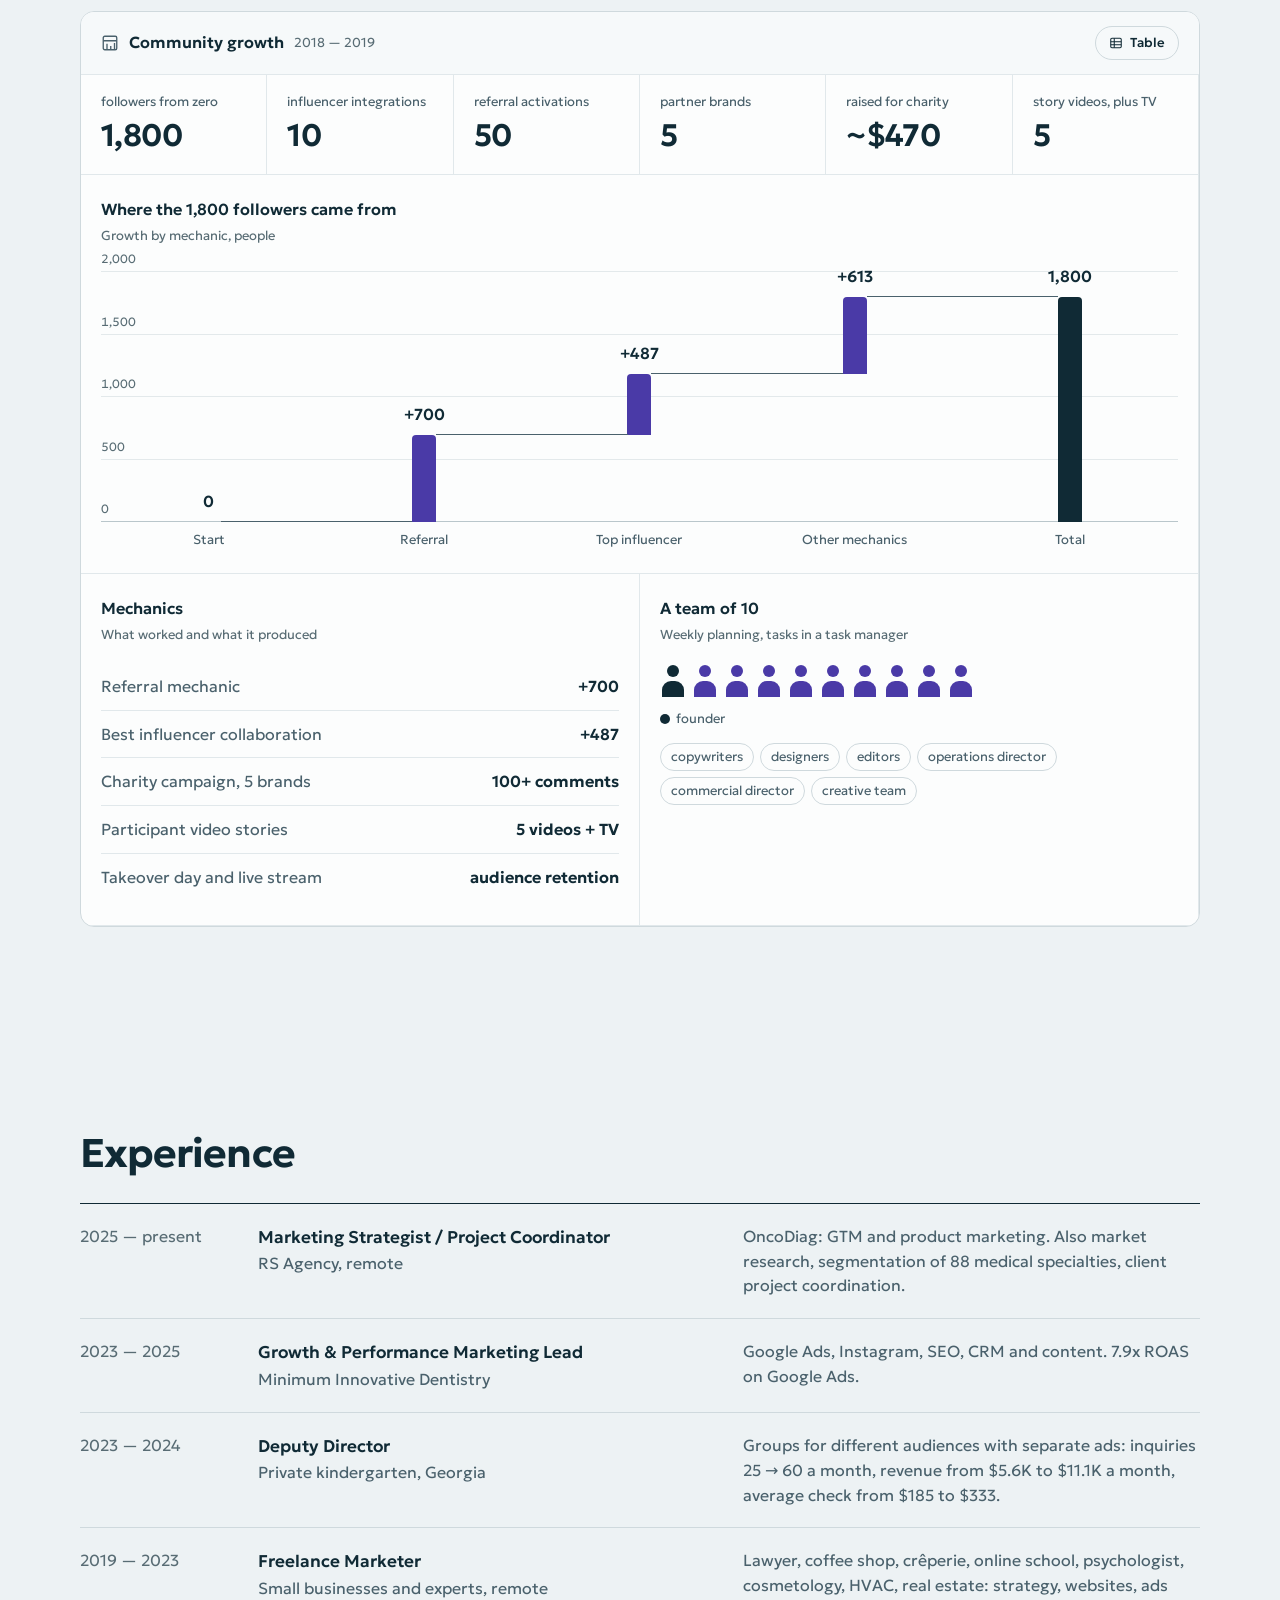
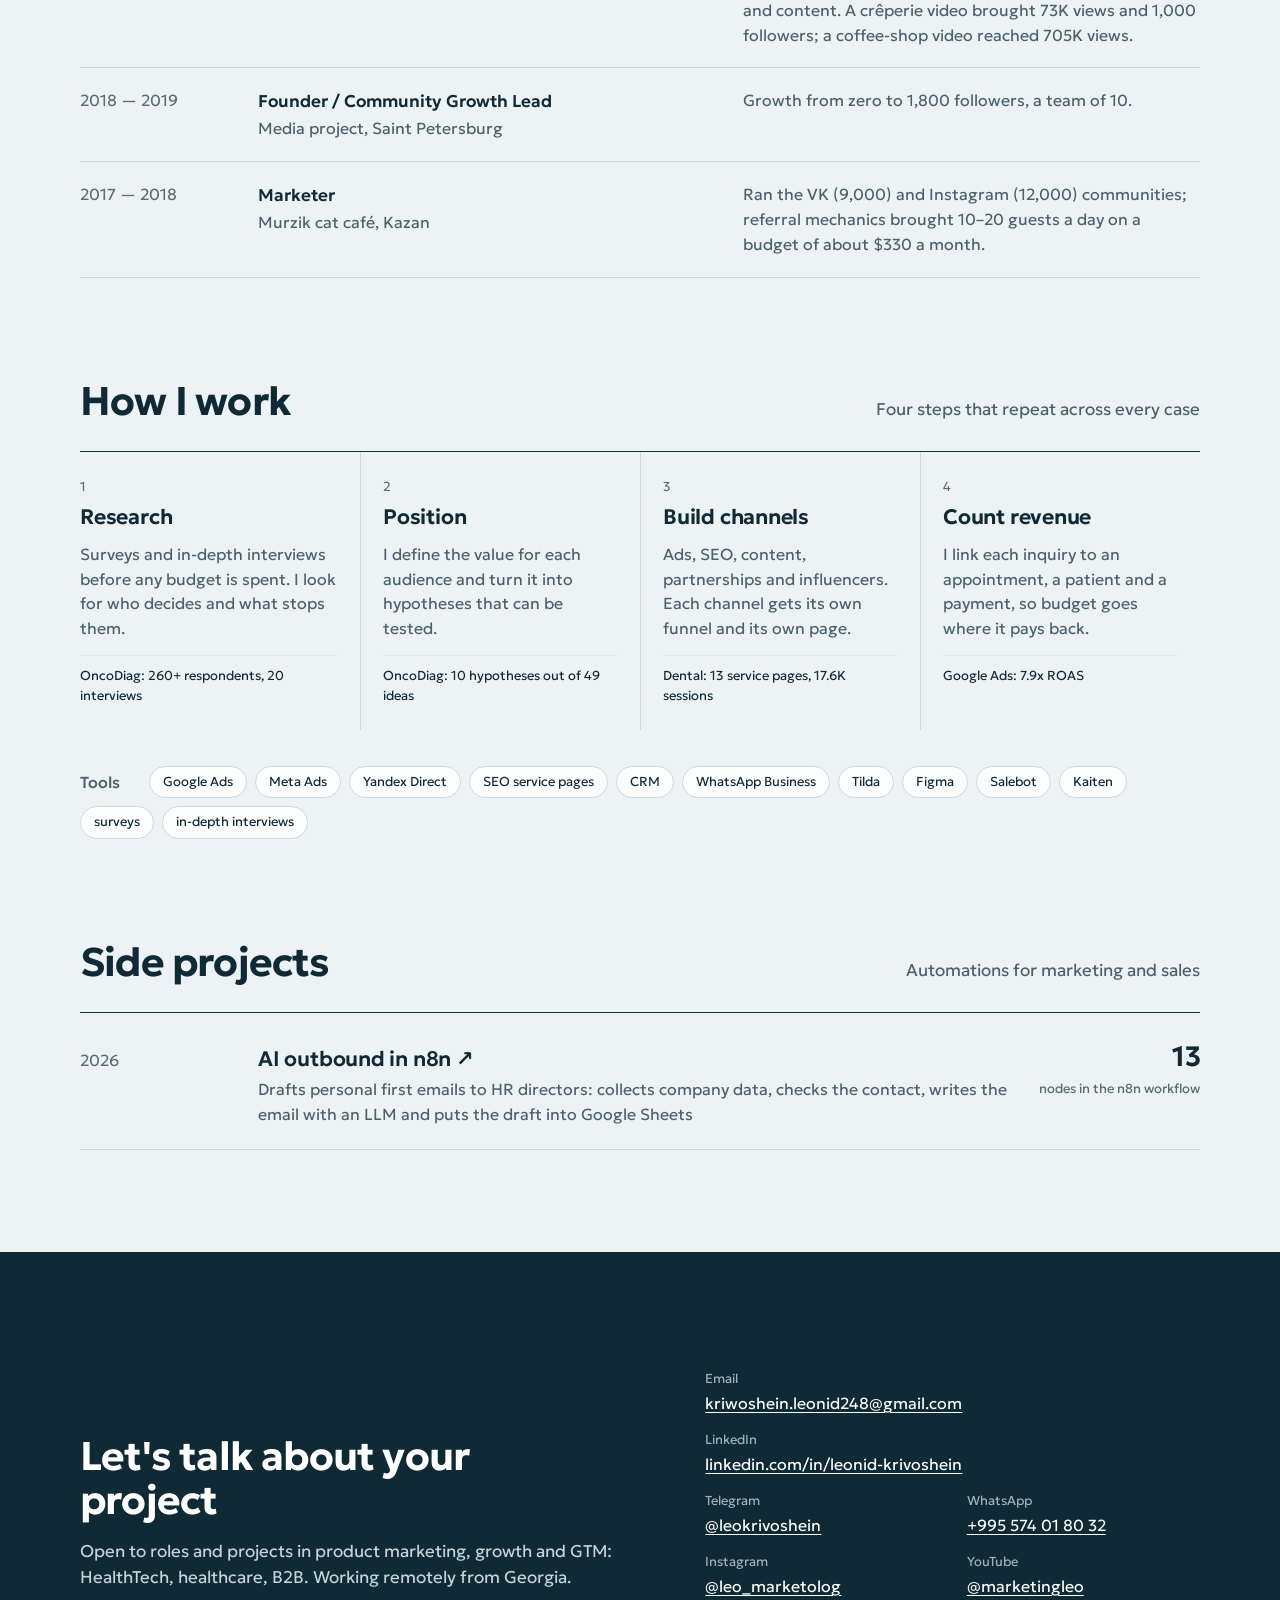
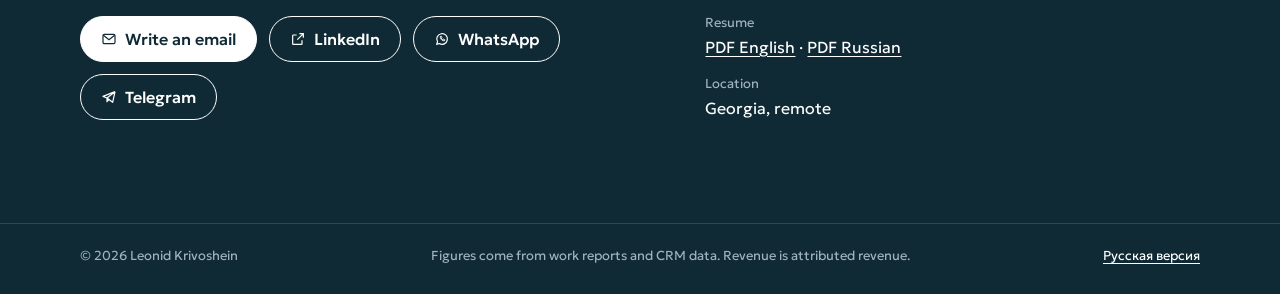
==== commit e93f333d: "CV and site: all money in dollars, crêperie numbers, lawyer Reels result Kindergarten and clinic at " ====
--- a/en/index.html
+++ b/en/index.html
@@ -136,13 +136,13 @@
   <div>
     <h2>Media and community project: from zero to 1,800 followers</h2>
     <p class="context">My own Instagram project with a team of 10. The audience came from influencers, referral mechanics, brand partnerships and participants&#x27; video stories.</p>
-    <ul class="did"><li>Organized <b>10 influencer integrations</b>; the best collaboration brought <b>+487 followers</b></li><li>Built a referral mechanic: an account audit and a Stories shout-out in exchange for sharing the project. <b>50 activations</b> brought <b>+700 followers</b></li><li>Ran takeovers: a guest blogger hosted the account for a day, ending with a joint live stream</li><li>Ran a charity campaign with <b>5 partner brands</b>: 100+ comments, <b>RUB 30,000</b> donated to a foundation</li><li>Produced <b>5 storytelling videos</b>; the project was featured on TV</li><li>Led a cross-functional team of <b>10</b>: weekly planning, tasks in a task manager</li></ul>
+    <ul class="did"><li>Organized <b>10 influencer integrations</b>; the best collaboration brought <b>+487 followers</b></li><li>Built a referral mechanic: an account audit and a Stories shout-out in exchange for sharing the project. <b>50 activations</b> brought <b>+700 followers</b></li><li>Ran takeovers: a guest blogger hosted the account for a day, ending with a joint live stream</li><li>Ran a charity campaign with <b>5 partner brands</b>: 100+ comments, <b>about $470</b> donated to a foundation</li><li>Produced <b>5 storytelling videos</b>; the project was featured on TV</li><li>Led a cross-functional team of <b>10</b>: weekly planning, tasks in a task manager</li></ul>
   </div>
 </div>
   <div class="dash">
   <div class="dash-bar"><div class="dash-title"><svg viewBox="0 0 24 24" fill="none" stroke="currentColor" stroke-width="1.8" aria-hidden="true"><rect x="3" y="3" width="18" height="18" rx="2"/><path d="M3 9h18M8 21v-8M13 21v-5M18 21V12"/></svg><h3>Community growth</h3><span>2018 — 2019</span></div><button class="tbl-toggle" type="button" data-goal="table_open" aria-expanded="false" aria-controls="tbl-comm" data-show="Table" data-hide="Hide table"><svg viewBox="0 0 24 24" fill="none" stroke="currentColor" stroke-width="1.8" aria-hidden="true"><rect x="3" y="4" width="18" height="16" rx="2"/><path d="M3 10h18M3 15h18M9 4v16"/></svg><span>Table</span></button></div>
   <div class="dtable-wrap" id="tbl-comm" hidden><table class="dtable"><caption>Follower growth by mechanic</caption><thead><tr><th scope="col">Source</th><th scope="col" class="num">Followers</th></tr></thead><tbody><tr><th scope="row">Referral mechanic</th><td class="num">+700</td></tr><tr><th scope="row">Best influencer collaboration</th><td class="num">+487</td></tr><tr><th scope="row">Other influencers, live streams, video and campaigns</th><td class="num">+613</td></tr><tr><th scope="row">Total</th><td class="num">1,800</td></tr></tbody></table></div>
-  <div class="kpis"><div class="kpi"><div class="kpi-label">followers from zero</div><div class="kpi-value">1,800</div></div><div class="kpi"><div class="kpi-label">influencer integrations</div><div class="kpi-value">10</div></div><div class="kpi"><div class="kpi-label">referral activations</div><div class="kpi-value">50</div></div><div class="kpi"><div class="kpi-label">partner brands</div><div class="kpi-value">5</div></div><div class="kpi"><div class="kpi-label">raised for charity</div><div class="kpi-value">RUB 30,000</div></div><div class="kpi"><div class="kpi-label">story videos, plus TV</div><div class="kpi-value">5</div></div></div>
+  <div class="kpis"><div class="kpi"><div class="kpi-label">followers from zero</div><div class="kpi-value">1,800</div></div><div class="kpi"><div class="kpi-label">influencer integrations</div><div class="kpi-value">10</div></div><div class="kpi"><div class="kpi-label">referral activations</div><div class="kpi-value">50</div></div><div class="kpi"><div class="kpi-label">partner brands</div><div class="kpi-value">5</div></div><div class="kpi"><div class="kpi-label">raised for charity</div><div class="kpi-value">~$470</div></div><div class="kpi"><div class="kpi-label">story videos, plus TV</div><div class="kpi-value">5</div></div></div>
   <div class="panels">
     <section class="panel wide"><h4>Where the 1,800 followers came from</h4><p class="sub">Growth by mechanic, people</p><div class="wfall" style="--n:5"><div class="wf-grid" aria-hidden="true"><div class="base" style="bottom:0.00%"><span>0</span></div><div class="" style="bottom:25.00%"><span>500</span></div><div class="" style="bottom:50.00%"><span>1,000</span></div><div class="" style="bottom:75.00%"><span>1,500</span></div><div class="" style="bottom:100.00%"><span>2,000</span></div></div><div class="wf-col"><span class="wf-val" style="--top:0%">0</span><span class="wf-link r" style="--y:0%"></span></div><div class="wf-col"><span class="wf-bar" tabindex="0" style="--b:0.00%;--h:35.00%" data-tip="+700" data-tip-label="Referral mechanic" aria-label="Referral mechanic: +700"></span><span class="wf-val" style="--top:35.00%">+700</span><span class="wf-link l" style="--y:0.00%"></span><span class="wf-link r" style="--y:35.00%"></span></div><div class="wf-col"><span class="wf-bar" tabindex="0" style="--b:35.00%;--h:24.35%" data-tip="+487" data-tip-label="Best influencer collaboration" aria-label="Best influencer collaboration: +487"></span><span class="wf-val" style="--top:59.35%">+487</span><span class="wf-link l" style="--y:35.00%"></span><span class="wf-link r" style="--y:59.35%"></span></div><div class="wf-col"><span class="wf-bar" tabindex="0" style="--b:59.35%;--h:30.65%" data-tip="+613" data-tip-label="Other influencers, live streams, video and campaigns" aria-label="Other influencers, live streams, video and campaigns: +613"></span><span class="wf-val" style="--top:90.00%">+613</span><span class="wf-link l" style="--y:59.35%"></span><span class="wf-link r" style="--y:90.00%"></span></div><div class="wf-col"><span class="wf-bar total" tabindex="0" style="--b:0.00%;--h:90.00%" data-tip="1,800" data-tip-label="Total" aria-label="Total: 1,800"></span><span class="wf-val" style="--top:90.00%">1,800</span><span class="wf-link l" style="--y:90.00%"></span></div></div><div class="wf-labels" style="--n:5"><span title="Start">Start</span><span title="Referral mechanic">Referral</span><span title="Best influencer collaboration">Top influencer</span><span title="Other influencers, live streams, video and campaigns">Other mechanics</span><span title="Total">Total</span></div></section>
     <section class="panel"><h4>Mechanics</h4><p class="sub">What worked and what it produced</p><ul class="mech"><li><span>Referral mechanic</span><b>+700</b></li><li><span>Best influencer collaboration</span><b>+487</b></li><li><span>Charity campaign, 5 brands</span><b>100+ comments</b></li><li><span>Participant video stories</span><b>5 videos + TV</b></li><li><span>Takeover day and live stream</span><b>audience retention</b></li></ul></section>
@@ -156,7 +156,7 @@
 
 <section class="section" id="experience"><div class="wrap">
   <div class="section-head"><h2>Experience</h2></div>
-  <ol class="exp"><li><span class="exp-years">2025 — present</span><span><span class="exp-role">Marketing Strategist / Project Coordinator</span><br><span class="exp-org">RS Agency, remote</span></span><span class="exp-what">OncoDiag: GTM and product marketing. Also market research, segmentation of 88 medical specialties, client project coordination.</span></li><li><span class="exp-years">2023 — 2025</span><span><span class="exp-role">Growth &amp; Performance Marketing Lead</span><br><span class="exp-org">Minimum Innovative Dentistry</span></span><span class="exp-what">Google Ads, Instagram, SEO, CRM and content. 7.9x ROAS on Google Ads.</span></li><li><span class="exp-years">2023 — 2024</span><span><span class="exp-role">Deputy Director</span><br><span class="exp-org">Private kindergarten, Georgia</span></span><span class="exp-what">Groups for different audiences with separate ads: inquiries 25 → 60 a month, revenue from GEL 15,000 to GEL 30,000 a month, average check from GEL 500 to GEL 900.</span></li><li><span class="exp-years">2019 — 2023</span><span><span class="exp-role">Freelance Marketer</span><br><span class="exp-org">Small businesses and experts, remote</span></span><span class="exp-what">Lawyer, coffee shop, online school, psychologist, cosmetology, HVAC, real estate: strategy, websites, ads and content. A lawyer&#x27;s webinar brought 130 subscribers in 2 weeks; a coffee-shop video reached 705K views.</span></li><li><span class="exp-years">2018 — 2019</span><span><span class="exp-role">Founder / Community Growth Lead</span><br><span class="exp-org">Media project, Saint Petersburg</span></span><span class="exp-what">Growth from zero to 1,800 followers, a team of 10.</span></li><li><span class="exp-years">2017 — 2018</span><span><span class="exp-role">Marketer</span><br><span class="exp-org">Murzik cat café, Kazan</span></span><span class="exp-what">Ran the VK (9,000) and Instagram (12,000) communities; referral mechanics brought 10–20 guests a day on a budget of about RUB 20,000 a month.</span></li></ol>
+  <ol class="exp"><li><span class="exp-years">2025 — present</span><span><span class="exp-role">Marketing Strategist / Project Coordinator</span><br><span class="exp-org">RS Agency, remote</span></span><span class="exp-what">OncoDiag: GTM and product marketing. Also market research, segmentation of 88 medical specialties, client project coordination.</span></li><li><span class="exp-years">2023 — 2025</span><span><span class="exp-role">Growth &amp; Performance Marketing Lead</span><br><span class="exp-org">Minimum Innovative Dentistry</span></span><span class="exp-what">Google Ads, Instagram, SEO, CRM and content. 7.9x ROAS on Google Ads.</span></li><li><span class="exp-years">2023 — 2024</span><span><span class="exp-role">Deputy Director</span><br><span class="exp-org">Private kindergarten, Georgia</span></span><span class="exp-what">Groups for different audiences with separate ads: inquiries 25 → 60 a month, revenue from $5.6K to $11.1K a month, average check from $185 to $333.</span></li><li><span class="exp-years">2019 — 2023</span><span><span class="exp-role">Freelance Marketer</span><br><span class="exp-org">Small businesses and experts, remote</span></span><span class="exp-what">Lawyer, coffee shop, crêperie, online school, psychologist, cosmetology, HVAC, real estate: strategy, websites, ads and content. A crêperie video brought 73K views and 1,000 followers; a coffee-shop video reached 705K views.</span></li><li><span class="exp-years">2018 — 2019</span><span><span class="exp-role">Founder / Community Growth Lead</span><br><span class="exp-org">Media project, Saint Petersburg</span></span><span class="exp-what">Growth from zero to 1,800 followers, a team of 10.</span></li><li><span class="exp-years">2017 — 2018</span><span><span class="exp-role">Marketer</span><br><span class="exp-org">Murzik cat café, Kazan</span></span><span class="exp-what">Ran the VK (9,000) and Instagram (12,000) communities; referral mechanics brought 10–20 guests a day on a budget of about $330 a month.</span></li></ol>
 </div></section>
 
 <section class="section" id="approach" style="padding-top:0"><div class="wrap">
